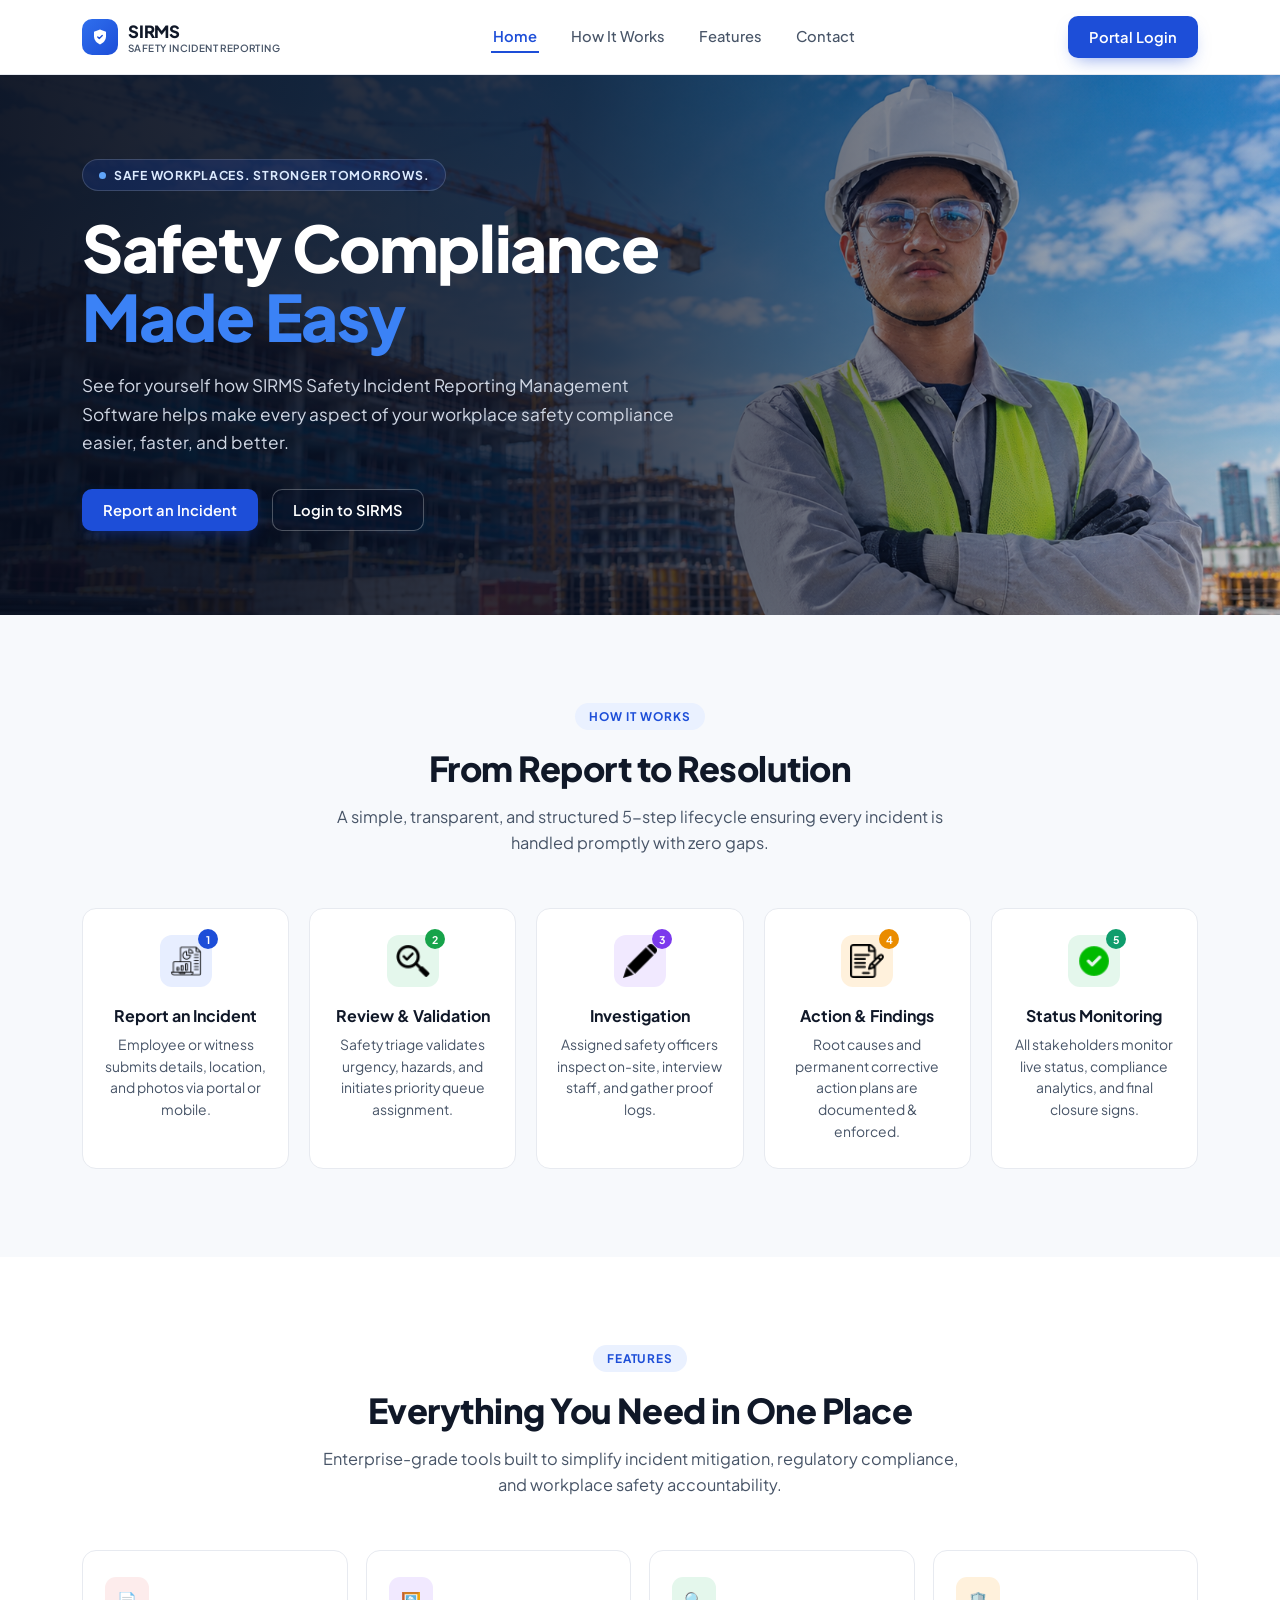
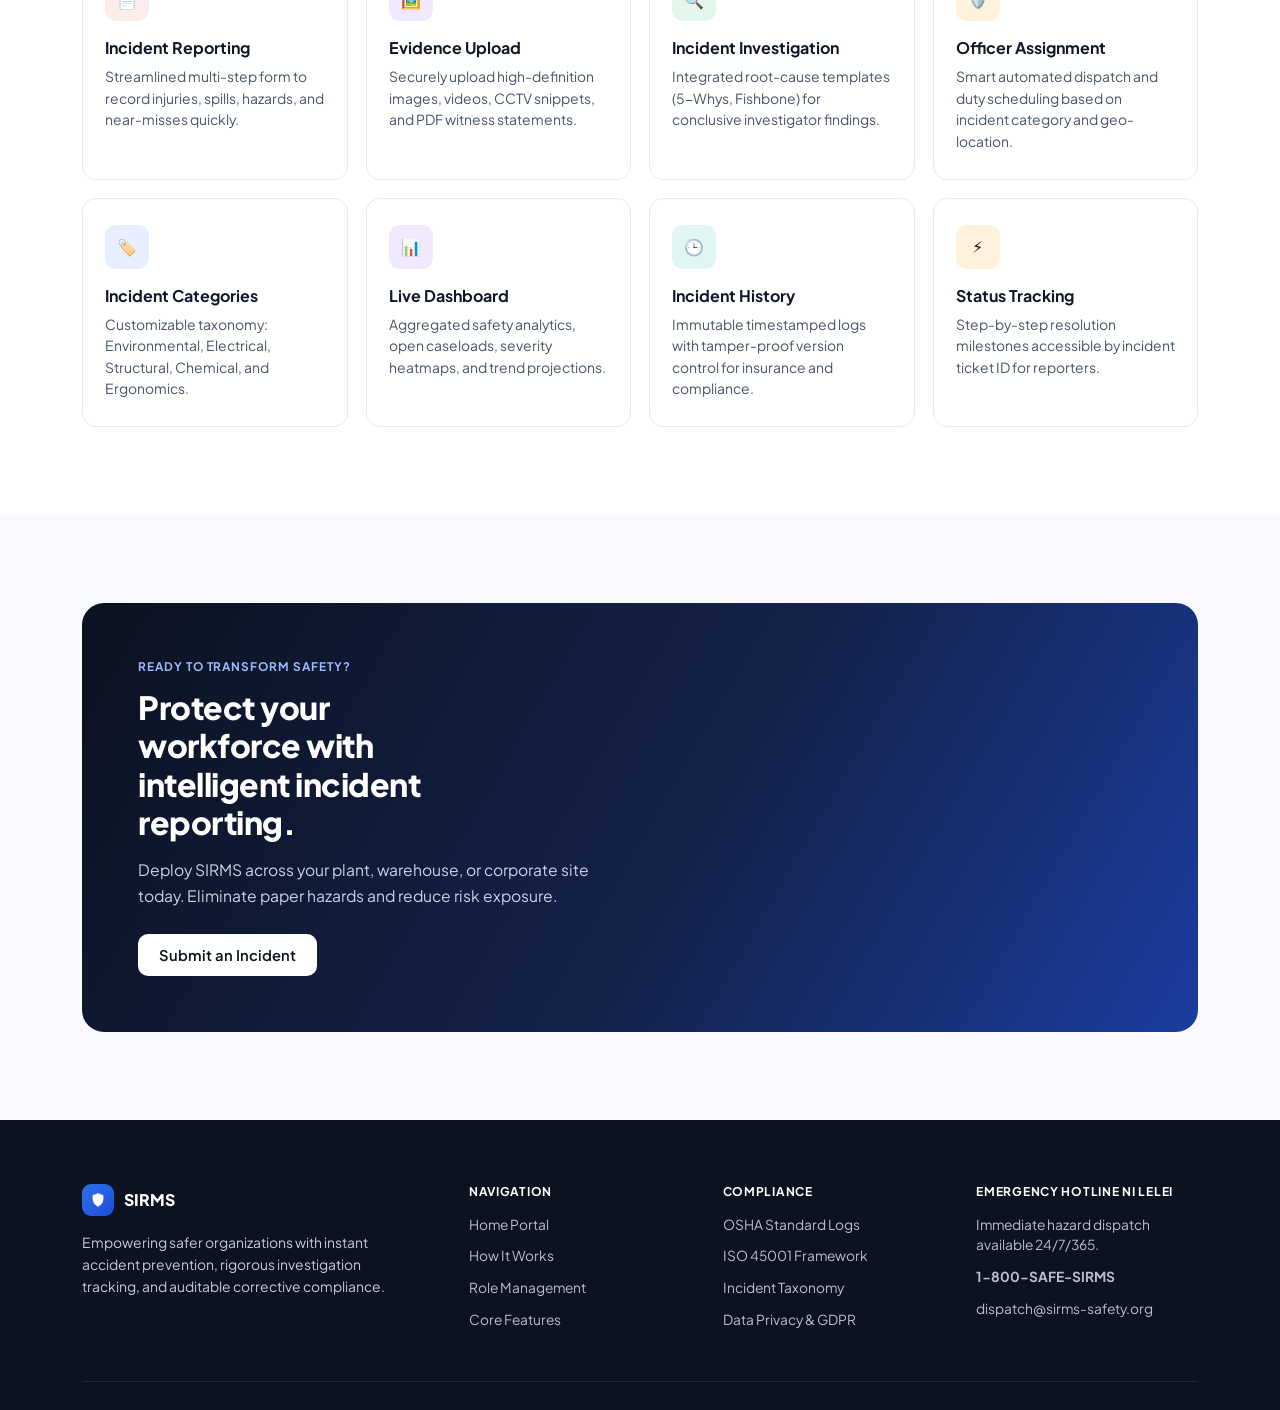
==== frontend/pages/index.html @ 9a95f7da "sdksdasd" ====
﻿<!doctype html>
<html lang="en">
  <head>
    <meta charset="UTF-8" />
    <meta
      name="viewport"
      content="width=device-width, initial-scale=1, viewport-fit=cover"
    />
    <title>SIRMS — Safety Incident Reporting Management System</title>
    <link rel="preconnect" href="https://fonts.googleapis.com" />
    <link rel="preconnect" href="https://fonts.gstatic.com" crossorigin />
    <link
      href="https://fonts.googleapis.com/css2?family=Plus+Jakarta+Sans:wght@400;500;600;700;800&display=swap"
      rel="stylesheet"
    />
    <link rel="stylesheet" href="../assets/css/style.css" />
  </head>

  <body>
    <header class="nav">
      <div class="nav-inner">
        <div class="brand">
          <span class="mark">
            <svg width="18" height="18" viewBox="0 0 24 24" fill="none">
              <path
                d="M12 2L4 5v6c0 5 3.4 9 8 11 4.6-2 8-6 8-11V5l-8-3z"
                fill="#fff"
              />
              <path
                d="M9 12l2 2 4-4"
                stroke="#1D4ED8"
                stroke-width="1.8"
                stroke-linecap="round"
                stroke-linejoin="round"
              />
            </svg>
          </span>
          <span>SIRMS<span class="sub">SAFETY INCIDENT REPORTING</span></span>
        </div>
        <nav class="links">
          <a href="#home" class="active">Home</a>
          <a href="#how">How It Works</a>
          <a href="#features">Features</a>
          <a href="#contact">Contact</a>
        </nav>
        <div class="nav-actions">
          <a class="btn btn-primary" href="login.html">Portal Login</a>
        </div>
      </div>
    </header>

    <section class="hero" id="home">
      <div class="wrap">
        <span class="eyebrow"
          ><span class="dot"></span> SAFE WORKPLACES. STRONGER TOMORROWS.</span
        >
        <h1 class="hero-title">
          Safety Compliance<br /><span class="accent">Made Easy</span>
        </h1>
        <p class="hero-lede">
          See for yourself how SIRMS Safety Incident Reporting Management
          Software helps make every aspect of your workplace safety compliance
          easier, faster, and better.
        </p>
        <div class="hero-ctas">
          <a class="btn btn-primary" href="login.html">Report an Incident</a>
          <a class="btn btn-ghost" href="login.html">Login to SIRMS</a>
        </div>
      </div>
    </section>

    <section class="tinted" id="how">
      <div class="wrap">
        <div class="sec-head">
          <span class="sec-tag">HOW IT WORKS</span>
          <h2 class="sec-title">From Report to Resolution</h2>
          <p class="sec-desc">
            A simple, transparent, and structured 5-step lifecycle ensuring
            every incident is handled promptly with zero gaps.
          </p>
        </div>
        <div class="steps">
          <div class="step">
            <div class="icon-badge ib-1">
              <img
                class="step-icon"
                src="../assets/icons/reporting.png"
                alt=""
              /><span class="num">1</span>
            </div>
            <h3>Report an Incident</h3>
            <p>
              Employee or witness submits details, location, and photos via
              portal or mobile.
            </p>
          </div>
          <div class="step">
            <div class="icon-badge ib-2">
              <img
                class="step-icon"
                src="../assets/icons/quality-control.png"
                alt=""
              /><span class="num">2</span>
            </div>
            <h3>Review &amp; Validation</h3>
            <p>
              Safety triage validates urgency, hazards, and initiates priority
              queue assignment.
            </p>
          </div>
          <div class="step">
            <div class="icon-badge ib-3">
              <img
                class="step-icon"
                src="../assets/icons/pen.png"
                alt=""
              /><span class="num">3</span>
            </div>
            <h3>Investigation</h3>
            <p>
              Assigned safety officers inspect on-site, interview staff, and
              gather proof logs.
            </p>
          </div>
          <div class="step">
            <div class="icon-badge ib-4">
              <img
                class="step-icon"
                src="../assets/icons/contract.png"
                alt=""
              /><span class="num">4</span>
            </div>
            <h3>Action &amp; Findings</h3>
            <p>
              Root causes and permanent corrective action plans are documented
              &amp; enforced.
            </p>
          </div>
          <div class="step">
            <div class="icon-badge ib-5">
              <img
                class="step-icon"
                src="../assets/icons/check.png"
                alt=""
              /><span class="num">5</span>
            </div>
            <h3>Status Monitoring</h3>
            <p>
              All stakeholders monitor live status, compliance analytics, and
              final closure signs.
            </p>
          </div>
        </div>
      </div>
    </section>

    <section id="features">
      <div class="wrap">
        <div class="sec-head">
          <span class="sec-tag">FEATURES</span>
          <h2 class="sec-title">Everything You Need in One Place</h2>
          <p class="sec-desc">
            Enterprise-grade tools built to simplify incident mitigation,
            regulatory compliance, and workplace safety accountability.
          </p>
        </div>
        <div class="feat-grid">
          <div class="feat">
            <div class="fi fi-red">📄</div>
            <h3>Incident Reporting</h3>
            <p>
              Streamlined multi-step form to record injuries, spills, hazards,
              and near-misses quickly.
            </p>
          </div>
          <div class="feat">
            <div class="fi fi-purple">🖼️</div>
            <h3>Evidence Upload</h3>
            <p>
              Securely upload high-definition images, videos, CCTV snippets, and
              PDF witness statements.
            </p>
          </div>
          <div class="feat">
            <div class="fi fi-green">🔍</div>
            <h3>Incident Investigation</h3>
            <p>
              Integrated root-cause templates (5-Whys, Fishbone) for conclusive
              investigator findings.
            </p>
          </div>
          <div class="feat">
            <div class="fi fi-yellow">🛡️</div>
            <h3>Officer Assignment</h3>
            <p>
              Smart automated dispatch and duty scheduling based on incident
              category and geo-location.
            </p>
          </div>
          <div class="feat">
            <div class="fi fi-blue">🏷️</div>
            <h3>Incident Categories</h3>
            <p>
              Customizable taxonomy: Environmental, Electrical, Structural,
              Chemical, and Ergonomics.
            </p>
          </div>
          <div class="feat">
            <div class="fi fi-purple">📊</div>
            <h3>Live Dashboard</h3>
            <p>
              Aggregated safety analytics, open caseloads, severity heatmaps,
              and trend projections.
            </p>
          </div>
          <div class="feat">
            <div class="fi fi-teal">🕒</div>
            <h3>Incident History</h3>
            <p>
              Immutable timestamped logs with tamper-proof version control for
              insurance and compliance.
            </p>
          </div>
          <div class="feat">
            <div class="fi fi-yellow">⚡</div>
            <h3>Status Tracking</h3>
            <p>
              Step-by-step resolution milestones accessible by incident ticket
              ID for reporters.
            </p>
          </div>
        </div>
      </div>
    </section>

    <section class="tinted" id="contact">
      <div class="wrap">
        <div class="cta">
          <div>
            <div class="cta-tag">READY TO TRANSFORM SAFETY?</div>
            <h2>Protect your workforce with intelligent incident reporting.</h2>
            <p>
              Deploy SIRMS across your plant, warehouse, or corporate site
              today. Eliminate paper hazards and reduce risk exposure.
            </p>
            <div class="cta-actions">
              <a class="btn btn-primary" href="login.html"
                >Submit an Incident</a
              >
            </div>
          </div>
        </div>
      </div>
    </section>

    <footer>
      <div class="wrap">
        <div class="foot-grid">
          <div>
            <div class="foot-brand">
              <span class="mark"
                ><svg width="16" height="16" viewBox="0 0 24 24" fill="none">
                  <path
                    d="M12 2L4 5v6c0 5 3.4 9 8 11 4.6-2 8-6 8-11V5l-8-3z"
                    fill="#fff"
                  /></svg
              ></span>
              SIRMS
            </div>
            <p class="foot-desc">
              Empowering safer organizations with instant accident prevention,
              rigorous investigation tracking, and auditable corrective
              compliance.
            </p>
          </div>
          <div class="foot-col">
            <h4>NAVIGATION</h4>
            <a href="#home">Home Portal</a>
            <a href="#how">How It Works</a>
            <a href="#roles">Role Management</a>
            <a href="#features">Core Features</a>
          </div>
          <div class="foot-col">
            <h4>COMPLIANCE</h4>
            <a href="#">OSHA Standard Logs</a>
            <a href="#">ISO 45001 Framework</a>
            <a href="#">Incident Taxonomy</a>
            <a href="#">Data Privacy &amp; GDPR</a>
          </div>
          <div class="foot-col">
            <h4>EMERGENCY HOTLINE NI LELEI</h4>
            <div>Immediate hazard dispatch available 24/7/365.</div>
            <div class="hotline">1-800-SAFE-SIRMS</div>
            <a href="mailto:dispatch@sirms-safety.org"
              >dispatch@sirms-safety.org</a
            >
          </div>
        </div>
      </div>
    </footer>
    <script src="../assets/js/landing.js" defer></script>
  </body>
</html>
---- frontend/assets/css/style.css ----
:root {
    --navy: #0B1220;
    --navy-2: #101A2E;
    --blue: #2F6FED;
    --blue-dark: #1D4ED8;
    --green: #16A34A;
    --ink: #101828;
    --ink-soft: #475467;
    --line: #E7EAF0;
    --bg-soft: #F7F9FC;
    --white: #FFFFFF;
    --radius: 14px;
    --max: 1180px;
}

* {
    box-sizing: border-box;
}

html {
    scroll-padding-top: env(safe-area-inset-top, 0px);
}

body {
    margin: 0;
    font-family: 'Plus Jakarta Sans', system-ui, -apple-system, Segoe UI, Roboto, sans-serif;
    color: var(--ink);
    background: var(--white);
    padding-top: env(safe-area-inset-top, 0px);
    padding-bottom: env(safe-area-inset-bottom, 0px);
    -webkit-font-smoothing: antialiased;
}

img,
svg {
    max-width: 100%;
    display: block;
}

a {
    color: inherit;
    text-decoration: none;
}

.wrap {
    max-width: var(--max);
    margin: 0 auto;
    padding: 0 32px;
}

/* ---------- Nav ---------- */
header.nav {
    position: sticky;
    top: 0;
    top: env(safe-area-inset-top, 0px);
    background: rgba(255, 255, 255, .92);
    backdrop-filter: blur(8px);
    border-bottom: 1px solid var(--line);
    z-index: 50;
}

.nav-inner {
    display: flex;
    align-items: center;
    justify-content: space-between;
    max-width: var(--max);
    margin: 0 auto;
    padding: 16px 32px;
    gap: 24px;
}

.brand {
    display: flex;
    align-items: center;
    gap: 10px;
    font-weight: 800;
    font-size: 1.05rem;
    letter-spacing: -.01em;
}

.brand .mark {
    width: 36px;
    height: 36px;
    border-radius: 10px;
    background: linear-gradient(135deg, var(--blue), var(--blue-dark));
    display: flex;
    align-items: center;
    justify-content: center;
    flex-shrink: 0;
}

.brand .sub {
    display: block;
    font-size: .62rem;
    font-weight: 600;
    color: var(--ink-soft);
    letter-spacing: .04em;
}

nav.links {
    display: flex;
    gap: 30px;
    align-items: center;
}

nav.links a {
    font-size: .92rem;
    font-weight: 500;
    color: var(--ink-soft);
    padding: 6px 2px;
    border-bottom: 2px solid transparent;
    transition: color .15s, border-color .15s, font-weight .15s;
}

nav.links a:hover {
    color: var(--ink);
}

nav.links a.active {
    color: var(--blue-dark);
    border-color: var(--blue-dark);
    font-weight: 600;
}

.nav-actions {
    display: flex;
    align-items: center;
    gap: 18px;
}

.track {
    display: flex;
    align-items: center;
    gap: 6px;
    font-size: .88rem;
    font-weight: 500;
    color: var(--ink-soft);
    white-space: nowrap;
}

.btn {
    display: inline-flex;
    align-items: center;
    gap: 8px;
    padding: 11px 20px;
    border-radius: 10px;
    font-weight: 600;
    font-size: .92rem;
    border: 1px solid transparent;
    cursor: pointer;
    white-space: nowrap;
    transition: transform .15s ease, box-shadow .15s ease, background .15s ease;
}

.btn:active {
    transform: translateY(1px);
}

.btn-primary {
    background: var(--blue-dark);
    color: #fff;
    box-shadow: 0 8px 18px -8px rgba(29, 78, 216, .55);
}

.btn-primary:hover {
    background: #1a45c4;
}

.btn-ghost {
    background: rgba(8, 17, 37, .35);
    color: #fff;
    border-color: rgba(255, 255, 255, .28);
}

.btn-ghost:hover {
    background: rgba(255, 255, 255, .1);
    border-color: rgba(255, 255, 255, .55);
}

.btn-outline-light {
    background: transparent;
    color: #fff;
    border-color: rgba(255, 255, 255, .35);
}

.btn-outline-light:hover {
    background: rgba(255, 255, 255, .08);
}

/* ---------- Hero ---------- */
.hero {
    position: relative;
    isolation: isolate;
    min-height: 540px;
    display: flex;
    align-items: center;
    padding: 64px 0;
    color: #fff;
    background: #101A2E url("../images/lelei_safety.png") center 42% / cover no-repeat;
}

.hero::before {
    content: "";
    position: absolute;
    inset: 0;
    z-index: -1;
    background: linear-gradient(90deg, rgba(6, 13, 29, .94) 0%, rgba(8, 17, 37, .82) 45%, rgba(8, 17, 37, .18) 100%);
}

.hero .wrap {
    width: 100%;
}

.eyebrow {
    display: inline-flex;
    align-items: center;
    gap: 8px;
    background: rgba(29, 78, 216, .18);
    border: 1px solid rgba(255, 255, 255, .16);
    padding: 7px 16px;
    border-radius: 999px;
    font-size: .76rem;
    font-weight: 700;
    letter-spacing: .06em;
    color: #dbeafe;
    box-shadow: none;
}

.eyebrow .dot {
    width: 7px;
    height: 7px;
    border-radius: 50%;
    background: #60a5fa;
}

h1.hero-title {
    font-size: clamp(2.3rem, 4.6vw, 3.6rem);
    line-height: 1.08;
    letter-spacing: -.02em;
    font-weight: 800;
    margin: 22px 0 20px;
    max-width: 15ch;
    font-size: clamp(2.5rem, 5.1vw, 4rem);
}

h1.hero-title .accent {
    color: #3b82f6;
}

p.hero-lede {
    font-size: 1.08rem;
    line-height: 1.65;
    color: #d0d7e4;
    max-width: 46ch;
    margin: 0 0 32px;
}

.hero-ctas {
    display: flex;
    gap: 14px;
    margin-bottom: 0;
    flex-wrap: wrap;
}

.hero-stats {
    display: flex;
    gap: 28px;
    flex-wrap: wrap;
    padding-top: 22px;
    border-top: 1px solid var(--line);
}

.stat {
    display: flex;
    align-items: center;
    gap: 8px;
    font-size: .9rem;
    color: var(--ink-soft);
    font-weight: 500;
}

.stat .ico {
    width: 18px;
    height: 18px;
    flex-shrink: 0;
}

/* ---------- Section shell ---------- */
section {
    padding: 88px 0;
}

section.tinted {
    background: var(--bg-soft);
}

.sec-head {
    text-align: center;
    max-width: 640px;
    margin: 0 auto 52px;
}

.sec-tag {
    display: inline-block;
    font-size: .74rem;
    font-weight: 700;
    letter-spacing: .08em;
    color: var(--blue-dark);
    background: #EAF1FF;
    padding: 6px 14px;
    border-radius: 999px;
    margin-bottom: 16px;
}

h2.sec-title {
    font-size: clamp(1.6rem, 3vw, 2.15rem);
    letter-spacing: -.015em;
    font-weight: 800;
    margin: 0 0 14px;
}

p.sec-desc {
    color: var(--ink-soft);
    font-size: 1.02rem;
    line-height: 1.6;
    margin: 0;
}

/* ---------- How it works ---------- */
.steps {
    display: grid;
    grid-template-columns: repeat(5, 1fr);
    gap: 20px;
}

.step {
    background: #fff;
    border: 1px solid var(--line);
    border-radius: var(--radius);
    padding: 26px 20px;
    text-align: center;
    position: relative;
}

.step .icon-badge {
    width: 52px;
    height: 52px;
    border-radius: 12px;
    margin: 0 auto 18px;
    display: flex;
    align-items: center;
    justify-content: center;
    position: relative;
}

.step .num {
    position: absolute;
    top: -6px;
    right: -6px;
    width: 20px;
    height: 20px;
    border-radius: 50%;
    background: var(--ink);
    color: #fff;
    font-size: .66rem;
    font-weight: 700;
    display: flex;
    align-items: center;
    justify-content: center;
}

.step .step-icon {
    width: 34px;
    height: 34px;
    object-fit: contain;
}

.step h3 {
    font-size: 1rem;
    font-weight: 700;
    margin: 0 0 8px;
}

.step p {
    font-size: .87rem;
    color: var(--ink-soft);
    line-height: 1.55;
    margin: 0;
}

.ib-1 {
    background: #E7EEFF;
}

.ib-1 .num {
    background: var(--blue-dark);
}

.ib-2 {
    background: #E4F7EC;
}

.ib-2 .num {
    background: var(--green);
}

.ib-3 {
    background: #F1E9FF;
}

.ib-3 .num {
    background: #7C3AED;
}

.ib-4 {
    background: #FFF1DC;
}

.ib-4 .num {
    background: #EA8C00;
}

.ib-5 {
    background: #E4F7EC;
}

.ib-5 .num {
    background: #0F9D6C;
}

/* ---------- Features ---------- */
.feat-grid {
    display: grid;
    grid-template-columns: repeat(4, 1fr);
    gap: 18px;
}

.feat {
    background: #fff;
    border: 1px solid var(--line);
    border-radius: var(--radius);
    padding: 26px 22px;
}

.feat .fi {
    width: 44px;
    height: 44px;
    border-radius: 11px;
    margin-bottom: 16px;
    display: flex;
    align-items: center;
    justify-content: center;
}

.feat h3 {
    font-size: 1rem;
    font-weight: 700;
    margin: 0 0 8px;
}

.feat p {
    font-size: .87rem;
    color: var(--ink-soft);
    line-height: 1.55;
    margin: 0;
}

.fi-red {
    background: #FDECEC;
}

.fi-purple {
    background: #F1E9FF;
}

.fi-green {
    background: #E4F7EC;
}

.fi-yellow {
    background: #FFF1DC;
}

.fi-blue {
    background: #E7EEFF;
}

.fi-teal {
    background: #E1F5F3;
}

/* ---------- CTA banner ---------- */
.cta {
    background: linear-gradient(120deg, #0B1220 0%, #14224A 55%, #1D4ED8 130%);
    border-radius: 22px;
    padding: 56px;
    color: #fff;
    display: flex;
    justify-content: space-between;
    align-items: center;
    gap: 40px;
    flex-wrap: wrap;
}

.cta-tag {
    font-size: .74rem;
    font-weight: 700;
    letter-spacing: .08em;
    color: #9DB8FF;
    margin-bottom: 14px;
}

.cta h2 {
    font-size: clamp(1.5rem, 3vw, 2rem);
    font-weight: 800;
    line-height: 1.2;
    letter-spacing: -.015em;
    margin: 0 0 16px;
    max-width: 16ch;
}

.cta p {
    color: #C7D2E8;
    max-width: 42ch;
    line-height: 1.6;
    margin: 0 0 26px;
    font-size: .98rem;
}

.cta-actions {
    display: flex;
    gap: 14px;
    flex-wrap: wrap;
}

.cta .btn-primary {
    background: #fff;
    color: var(--navy);
    box-shadow: none;
}

.cta .btn-primary:hover {
    background: #EDF1FF;
}

/* ---------- Footer ---------- */
footer {
    background: var(--navy);
    color: #C4CBDA;
    padding: 64px 0 28px;
}

.foot-grid {
    display: grid;
    grid-template-columns: 1.6fr 1fr 1fr 1fr;
    gap: 32px;
    padding-bottom: 40px;
    border-bottom: 1px solid rgba(255, 255, 255, .09);
}

.foot-brand {
    display: flex;
    align-items: center;
    gap: 10px;
    color: #fff;
    font-weight: 800;
    margin-bottom: 16px;
}

.foot-brand .mark {
    width: 32px;
    height: 32px;
    border-radius: 9px;
    background: linear-gradient(135deg, var(--blue), var(--blue-dark));
    display: flex;
    align-items: center;
    justify-content: center;
}

.foot-desc {
    font-size: .87rem;
    line-height: 1.6;
    max-width: 32ch;
    margin: 0 0 18px;
}

.status {
    font-size: .8rem;
    font-family: ui-monospace, SFMono-Regular, Menlo, monospace;
}

.status .ok {
    color: #3DD68C;
}

.foot-col h4 {
    color: #fff;
    font-size: .75rem;
    letter-spacing: .06em;
    font-weight: 700;
    margin: 0 0 16px;
}

.foot-col a,
.foot-col div {
    display: block;
    font-size: .86rem;
    color: #B7BFD1;
    margin-bottom: 11px;
    line-height: 1.5;
}

.foot-col a:hover {
    color: #fff;
}

.hotline {
    color: #fff;
    font-weight: 700;
    font-size: .95rem;
}

.foot-bottom {
    display: flex;
    justify-content: space-between;
    align-items: center;
    padding-top: 24px;
    font-size: .82rem;
    color: #8A93A8;
    flex-wrap: wrap;
    gap: 14px;
}

.socials {
    display: flex;
    gap: 14px;
}

.socials a {
    width: 34px;
    height: 34px;
    border-radius: 50%;
    background: rgba(255, 255, 255, .08);
    display: flex;
    align-items: center;
    justify-content: center;
}

.socials a:hover {
    background: rgba(255, 255, 255, .16);
}

/* ---------- Responsive ---------- */
@media (max-width:980px) {
    nav.links {
        display: none;
    }

    .steps {
        grid-template-columns: repeat(3, 1fr);
    }

    .feat-grid {
        grid-template-columns: repeat(2, 1fr);
    }

    .foot-grid {
        grid-template-columns: 1fr 1fr;
    }
}

@media (max-width:640px) {
    .wrap {
        padding: 0 20px;
    }

    .nav-inner {
        padding: 14px 20px;
    }

    .track {
        display: none;
    }

    .hero {
        min-height: 600px;
        padding: 56px 0 48px;
        background-position: 62% center;
    }

    .hero::before {
        background: linear-gradient(90deg, rgba(6, 13, 29, .92) 0%, rgba(8, 17, 37, .76) 65%, rgba(8, 17, 37, .42) 100%);
    }

    .steps {
        grid-template-columns: 1fr 1fr;
    }

    .feat-grid {
        grid-template-columns: 1fr;
    }

    .cta {
        padding: 34px 26px;
        flex-direction: column;
        align-items: flex-start;
    }

    .foot-grid {
        grid-template-columns: 1fr;
        gap: 28px;
    }

    section {
        padding: 60px 0;
    }
}
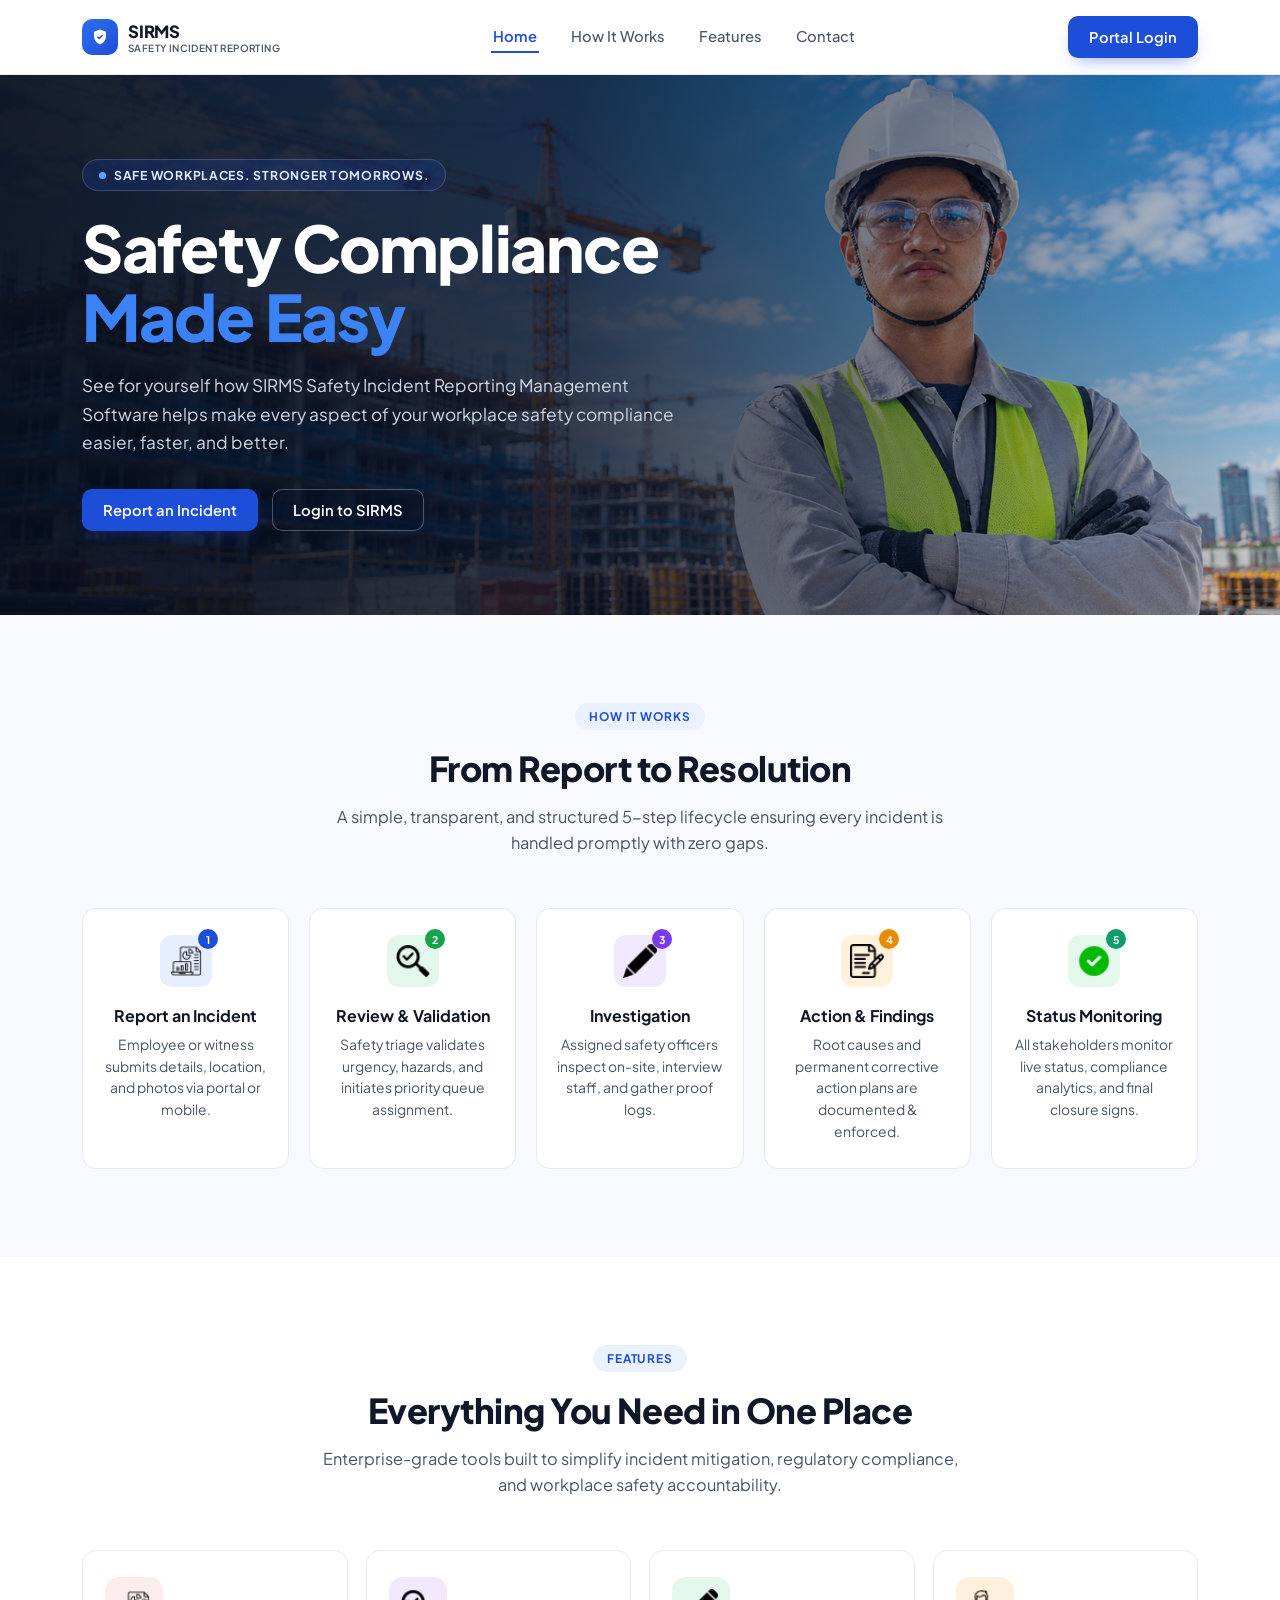
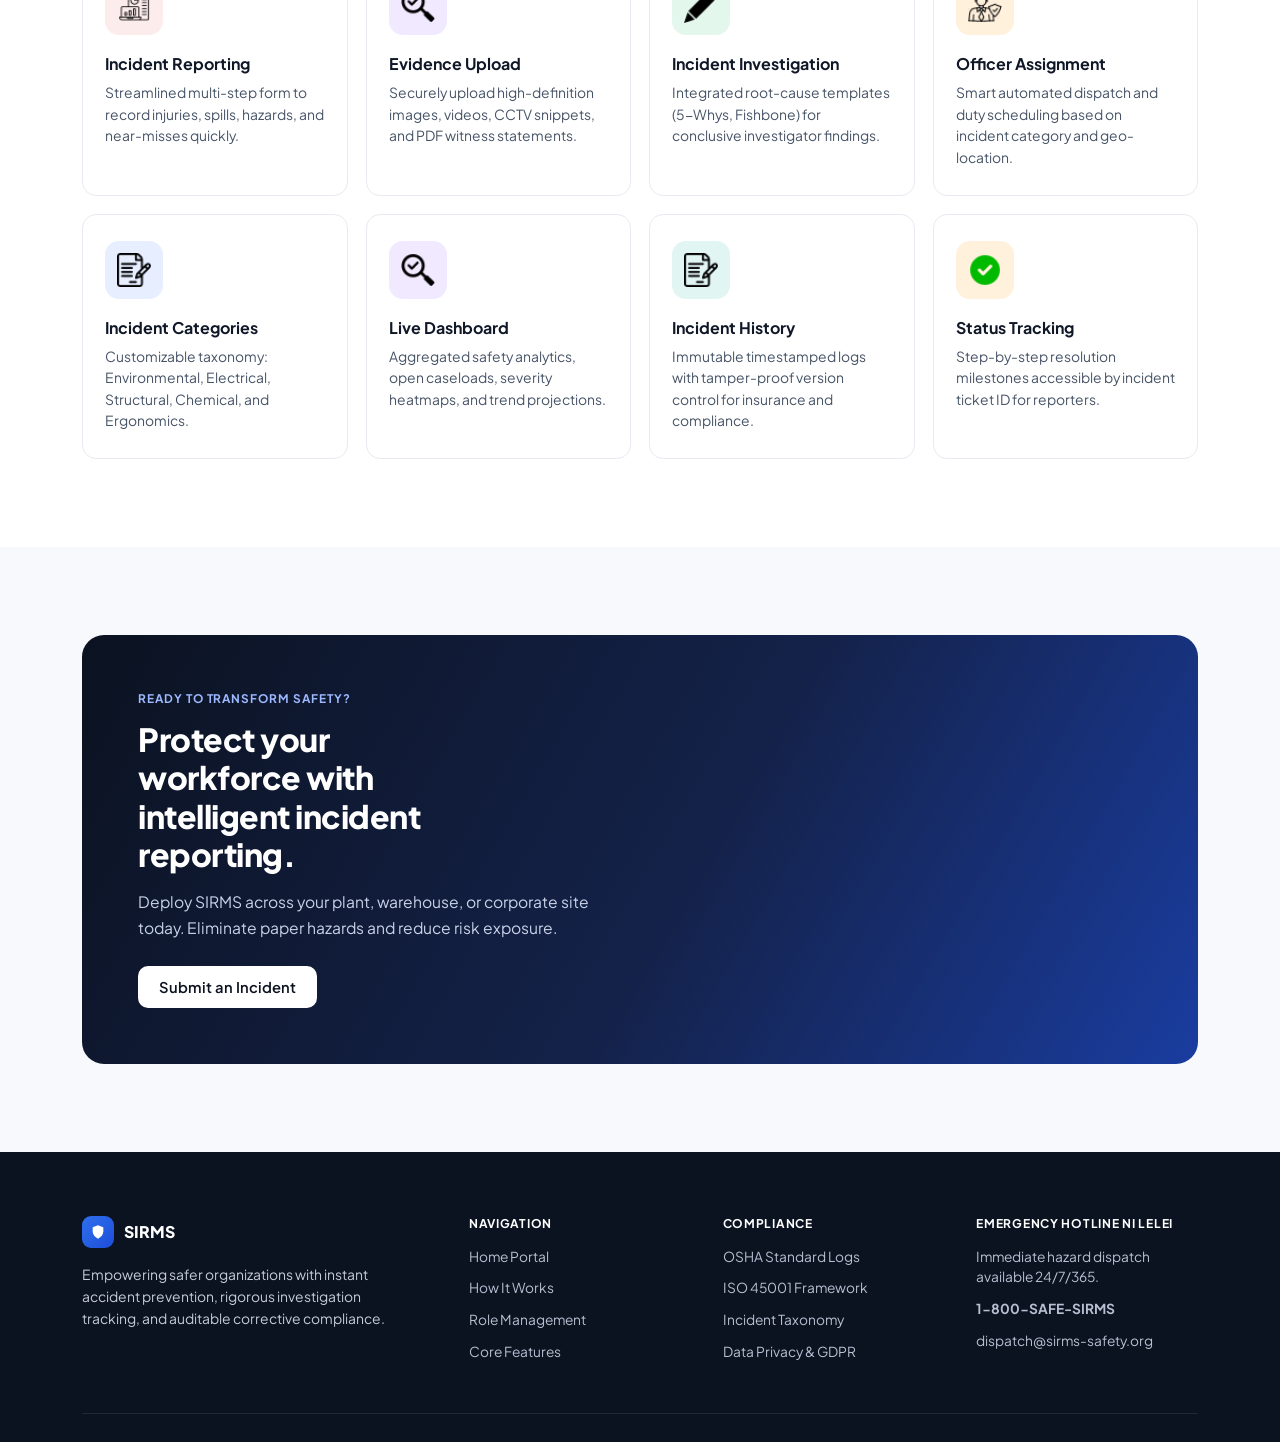
==== commit 6d019a86: "charge muna ako" ====
--- a/frontend/pages/index.html
+++ b/frontend/pages/index.html
@@ -166,7 +166,7 @@
         </div>
         <div class="feat-grid">
           <div class="feat">
-            <div class="fi fi-red">📄</div>
+            <div class="fi fi-red"><img src="../assets/icons/reporting.png" alt="" /></div>
             <h3>Incident Reporting</h3>
             <p>
               Streamlined multi-step form to record injuries, spills, hazards,
@@ -174,7 +174,7 @@
             </p>
           </div>
           <div class="feat">
-            <div class="fi fi-purple">🖼️</div>
+            <div class="fi fi-purple"><img src="../assets/icons/quality-control.png" alt="" /></div>
             <h3>Evidence Upload</h3>
             <p>
               Securely upload high-definition images, videos, CCTV snippets, and
@@ -182,7 +182,7 @@
             </p>
           </div>
           <div class="feat">
-            <div class="fi fi-green">🔍</div>
+            <div class="fi fi-green"><img src="../assets/icons/pen.png" alt="" /></div>
             <h3>Incident Investigation</h3>
             <p>
               Integrated root-cause templates (5-Whys, Fishbone) for conclusive
@@ -190,7 +190,7 @@
             </p>
           </div>
           <div class="feat">
-            <div class="fi fi-yellow">🛡️</div>
+            <div class="fi fi-yellow"><img class="officer-icon" src="../assets/icons/officer.jpg" alt="" /></div>
             <h3>Officer Assignment</h3>
             <p>
               Smart automated dispatch and duty scheduling based on incident
@@ -198,7 +198,7 @@
             </p>
           </div>
           <div class="feat">
-            <div class="fi fi-blue">🏷️</div>
+            <div class="fi fi-blue"><img src="../assets/icons/contract.png" alt="" /></div>
             <h3>Incident Categories</h3>
             <p>
               Customizable taxonomy: Environmental, Electrical, Structural,
@@ -206,7 +206,7 @@
             </p>
           </div>
           <div class="feat">
-            <div class="fi fi-purple">📊</div>
+            <div class="fi fi-purple"><img src="../assets/icons/quality-control.png" alt="" /></div>
             <h3>Live Dashboard</h3>
             <p>
               Aggregated safety analytics, open caseloads, severity heatmaps,
@@ -214,7 +214,7 @@
             </p>
           </div>
           <div class="feat">
-            <div class="fi fi-teal">🕒</div>
+            <div class="fi fi-teal"><img src="../assets/icons/contract.png" alt="" /></div>
             <h3>Incident History</h3>
             <p>
               Immutable timestamped logs with tamper-proof version control for
@@ -222,7 +222,7 @@
             </p>
           </div>
           <div class="feat">
-            <div class="fi fi-yellow">⚡</div>
+            <div class="fi fi-yellow"><img src="../assets/icons/check.png" alt="" /></div>
             <h3>Status Tracking</h3>
             <p>
               Step-by-step resolution milestones accessible by incident ticket
--- a/frontend/assets/css/style.css
+++ b/frontend/assets/css/style.css
@@ -340,6 +340,13 @@
     padding: 26px 20px;
     text-align: center;
     position: relative;
+    transition: transform .22s ease, box-shadow .22s ease, border-color .22s ease;
+}
+
+.step:hover {
+    transform: translateY(-8px);
+    border-color: rgba(29, 78, 216, .22);
+    box-shadow: 0 16px 32px rgba(15, 23, 42, .12);
 }
 
 .step .icon-badge {
@@ -440,16 +447,33 @@
     border: 1px solid var(--line);
     border-radius: var(--radius);
     padding: 26px 22px;
+    transition: transform .22s ease, box-shadow .22s ease, border-color .22s ease;
+}
+
+.feat:hover {
+    transform: translateY(-8px);
+    border-color: rgba(29, 78, 216, .22);
+    box-shadow: 0 16px 32px rgba(15, 23, 42, .12);
 }
 
 .feat .fi {
-    width: 44px;
-    height: 44px;
-    border-radius: 11px;
-    margin-bottom: 16px;
+    width: 58px;
+    height: 58px;
+    border-radius: 14px;
+    margin-bottom: 18px;
     display: flex;
     align-items: center;
     justify-content: center;
+}
+
+.feat .fi img {
+    width: 34px;
+    height: 34px;
+    object-fit: contain;
+}
+
+.feat .fi img.officer-icon {
+    mix-blend-mode: multiply;
 }
 
 .feat h3 {
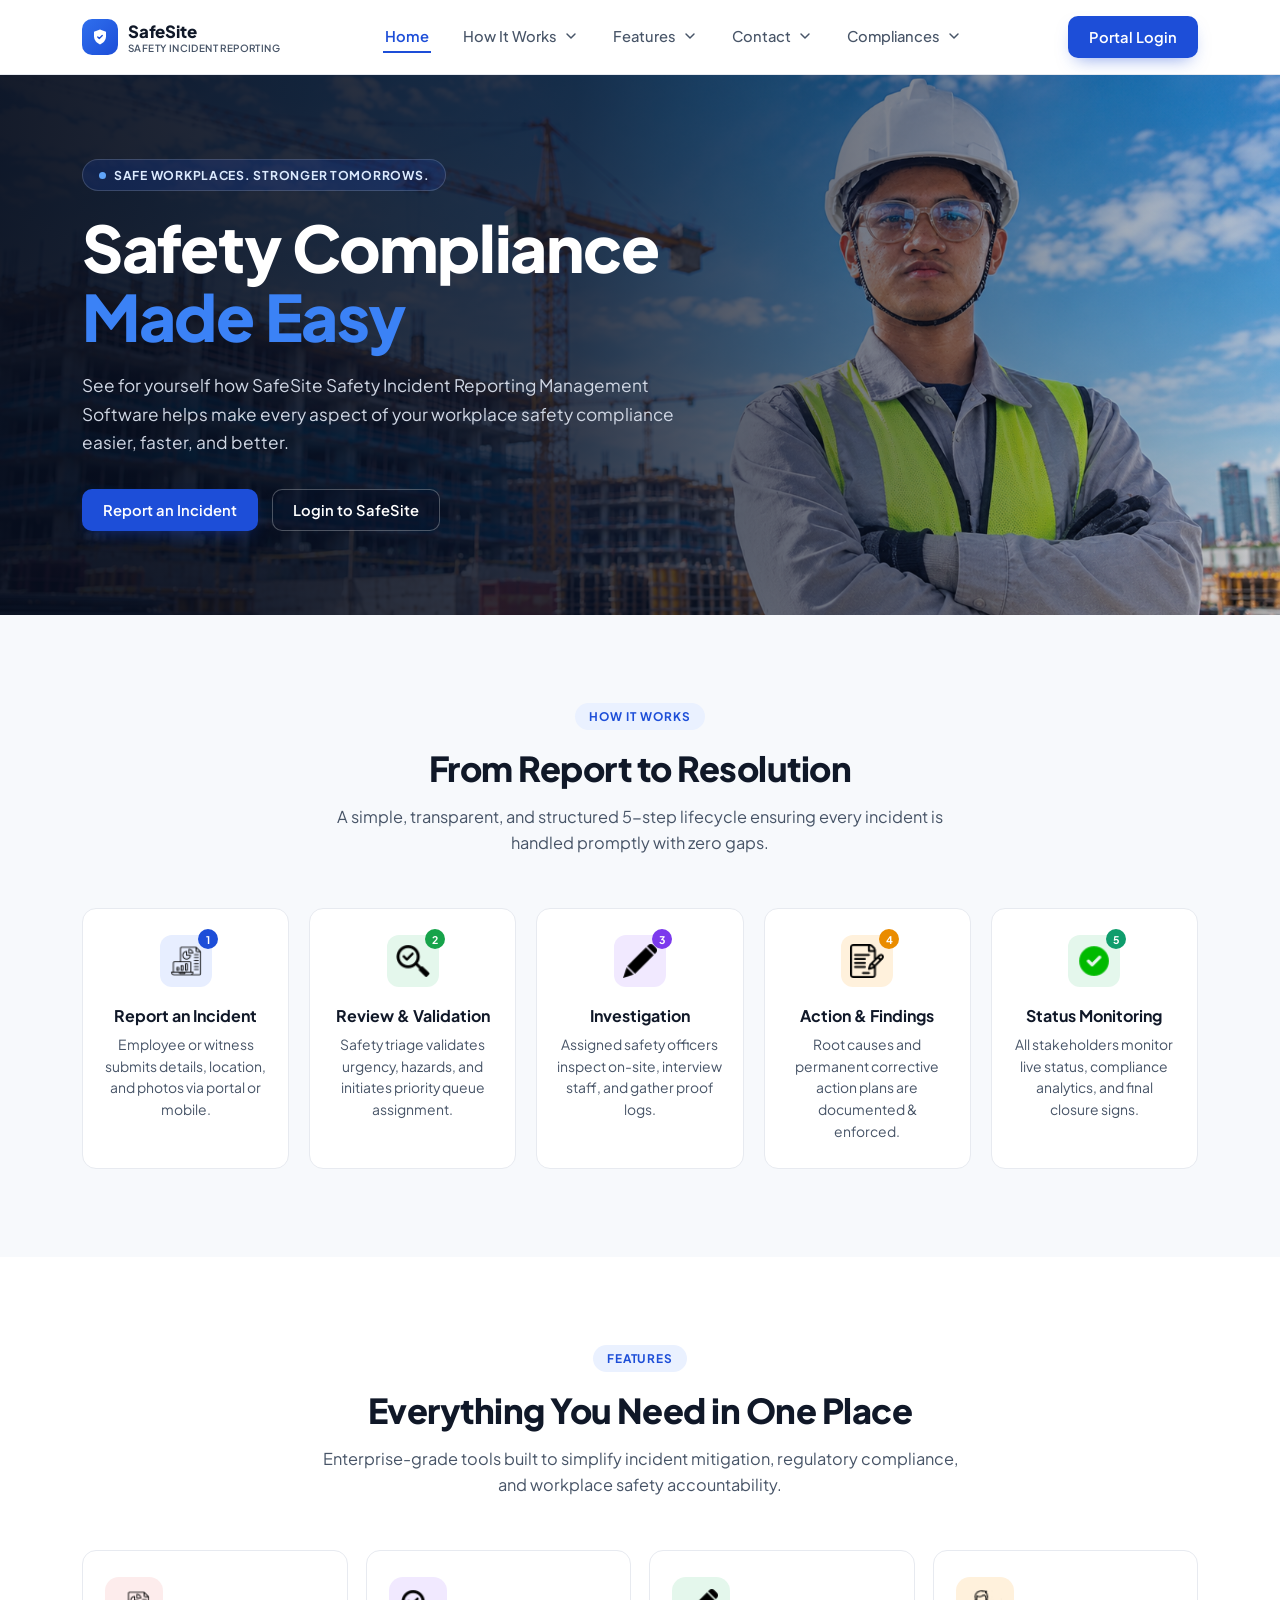
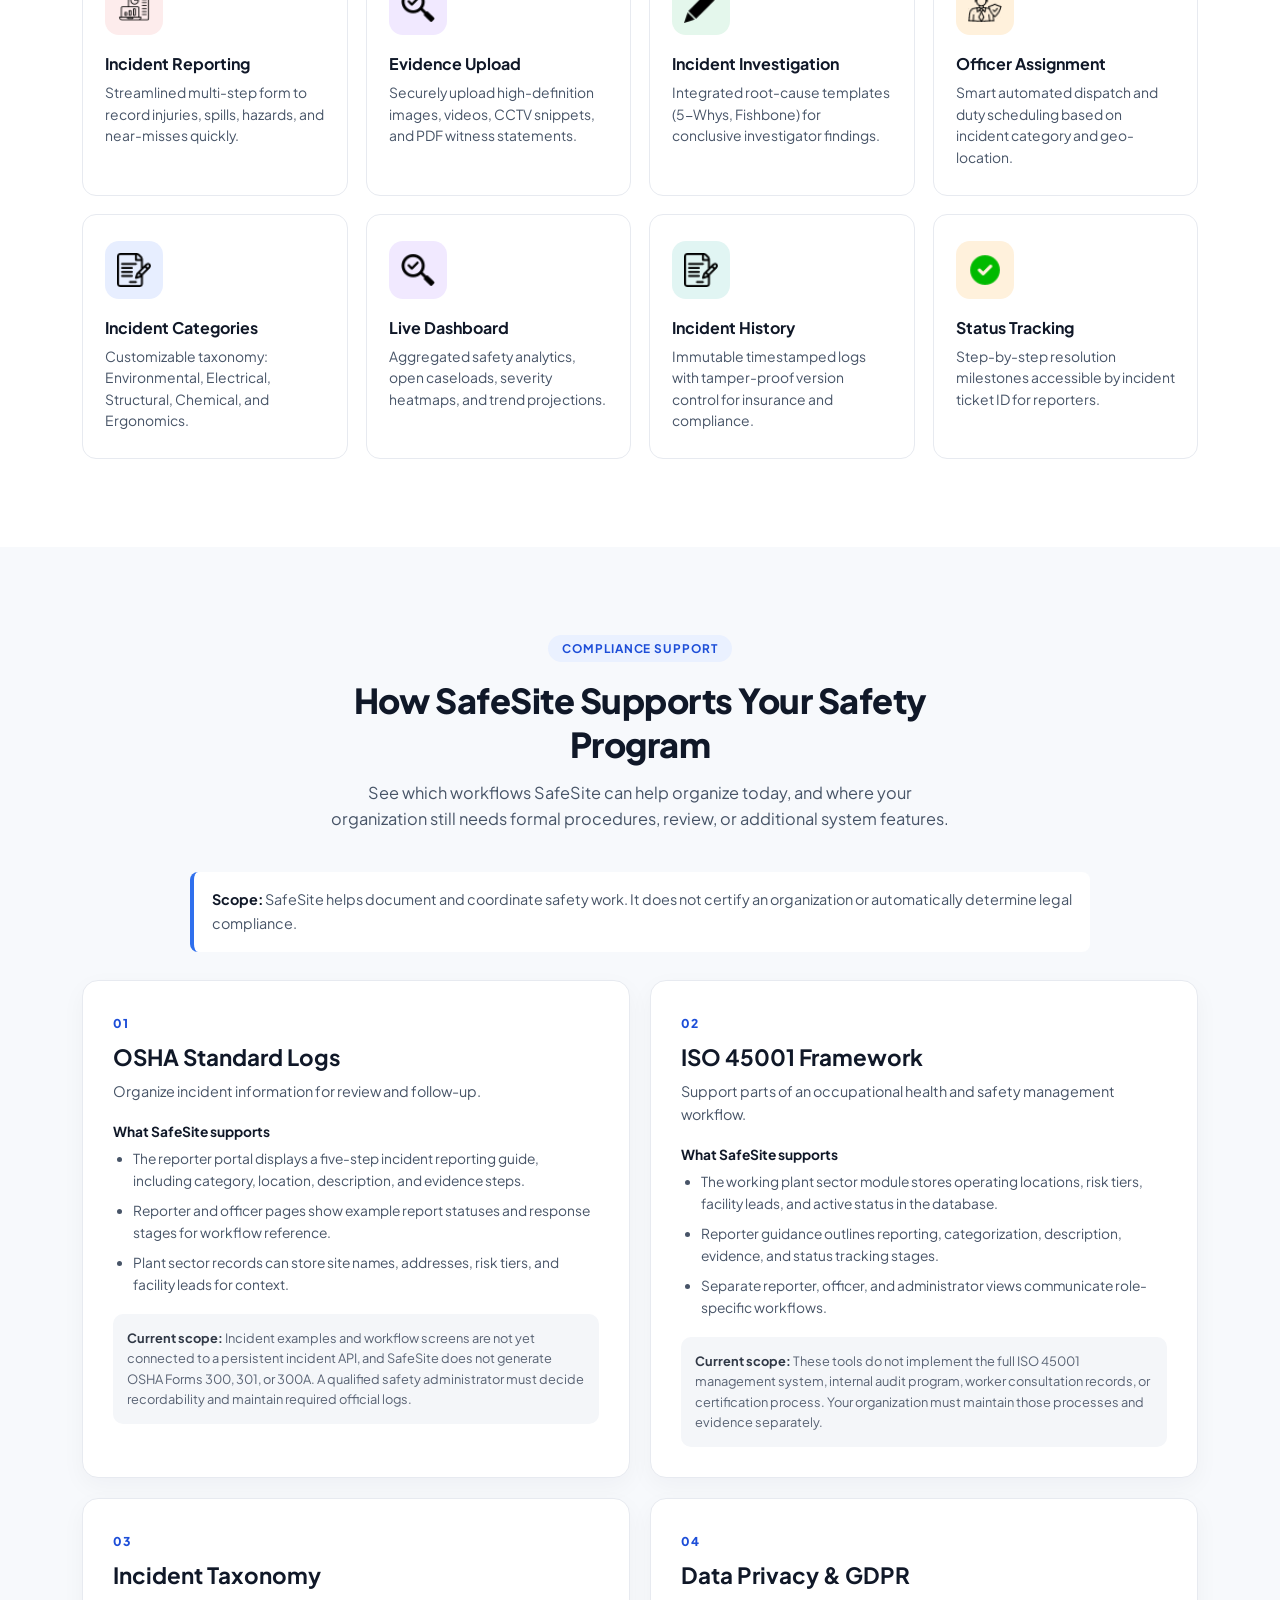
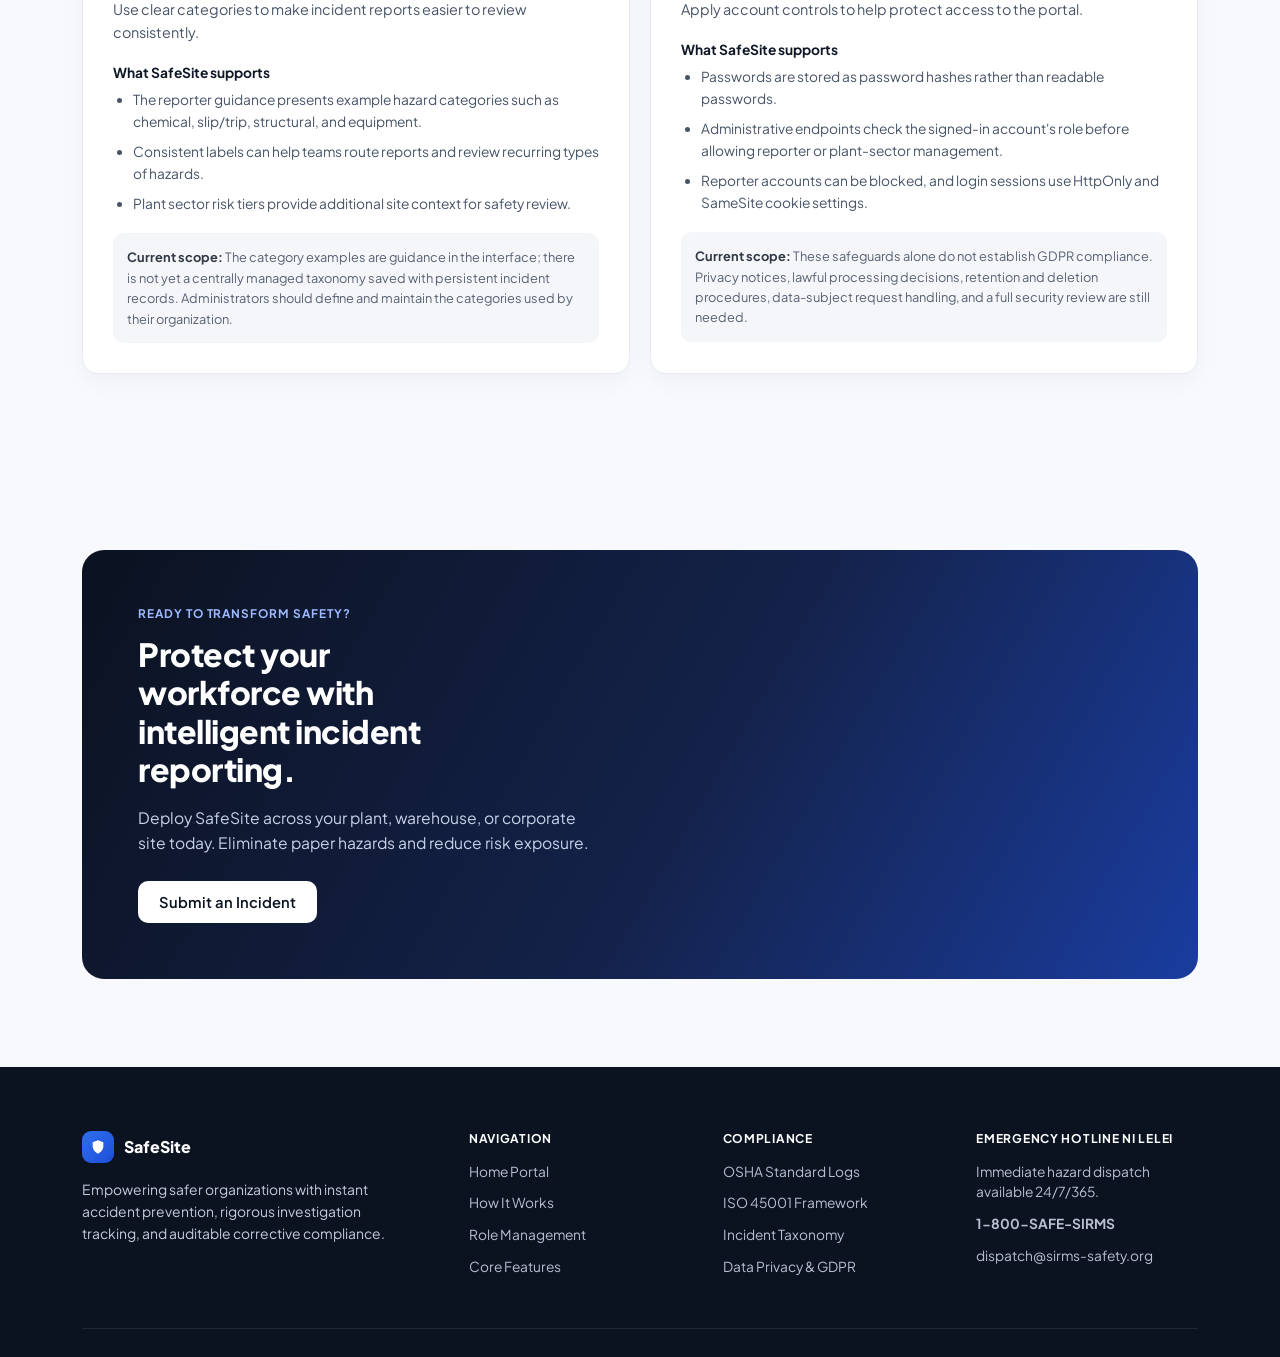
==== commit 759829c0: "pssk" ====
--- a/frontend/pages/index.html
+++ b/frontend/pages/index.html
@@ -6,7 +6,7 @@
       name="viewport"
       content="width=device-width, initial-scale=1, viewport-fit=cover"
     />
-    <title>SIRMS — Safety Incident Reporting Management System</title>
+    <title>SafeSite — Safety Incident Reporting Management System</title>
     <link rel="preconnect" href="https://fonts.googleapis.com" />
     <link rel="preconnect" href="https://fonts.gstatic.com" crossorigin />
     <link
@@ -35,13 +35,53 @@
               />
             </svg>
           </span>
-          <span>SIRMS<span class="sub">SAFETY INCIDENT REPORTING</span></span>
+          <span>SafeSite<span class="sub">SAFETY INCIDENT REPORTING</span></span>
         </div>
         <nav class="links">
           <a href="#home" class="active">Home</a>
-          <a href="#how">How It Works</a>
-          <a href="#features">Features</a>
-          <a href="#contact">Contact</a>
+          <div class="nav-menu">
+            <button class="menu-trigger" type="button" aria-expanded="false" aria-controls="how-menu-panel">
+              How It Works
+              <svg aria-hidden="true" viewBox="0 0 20 20" fill="none"><path d="m5 7.5 5 5 5-5" stroke="currentColor" stroke-width="1.8" stroke-linecap="round" stroke-linejoin="round"/></svg>
+            </button>
+            <div class="mega-menu" id="how-menu-panel" hidden>
+              <div class="mega-grid">
+                <a class="mega-item" href="#how"><span class="mega-icon"><img src="../assets/icons/reporting.png" alt="" /></span><span><strong>Incident Reporting</strong><small>Submit hazards, injuries, and near misses with supporting details.</small></span></a>
+                <a class="mega-item" href="#features"><span class="mega-icon"><img src="../assets/icons/quality-control.png" alt="" /></span><span><strong>Review &amp; Validation</strong><small>Review reports, assess severity, and set response priority.</small></span></a>
+                <a class="mega-item" href="#features"><span class="mega-icon"><img src="../assets/icons/pen.png" alt="" /></span><span><strong>Incident Investigation</strong><small>Assign officers to investigate and document findings.</small></span></a>
+                <a class="mega-item" href="#features"><span class="mega-icon"><img src="../assets/icons/contract.png" alt="" /></span><span><strong>Corrective Actions</strong><small>Record follow-up actions and keep ownership clear.</small></span></a>
+                <a class="mega-item" href="#features"><span class="mega-icon"><img src="../assets/icons/check.png" alt="" /></span><span><strong>Status Tracking</strong><small>Follow each report from submission through closure.</small></span></a>
+                <a class="mega-item" href="#features"><span class="mega-icon"><img src="../assets/icons/security-helmet.png" alt="" /></span><span><strong>Safety Dashboard</strong><small>See incident activity and safety trends in one place.</small></span></a>
+              </div>
+              <div class="mega-footer"><a href="#how">View the 5-step process <span aria-hidden="true">→</span></a><a href="#features">Explore all features <span aria-hidden="true">→</span></a></div>
+            </div>
+          </div>
+          <div class="nav-menu">
+            <button class="menu-trigger" type="button" aria-expanded="false" aria-controls="features-menu-panel">Features <svg aria-hidden="true" viewBox="0 0 20 20" fill="none"><path d="m5 7.5 5 5 5-5" stroke="currentColor" stroke-width="1.8" stroke-linecap="round" stroke-linejoin="round"/></svg></button>
+            <div class="mega-menu" id="features-menu-panel" hidden>
+              <div class="mega-grid">
+                <a class="mega-item" href="#features"><span class="mega-icon"><img src="../assets/icons/reporting.png" alt="" /></span><span><strong>Incident Reporting</strong><small>Capture injuries, hazards, and near misses in one report.</small></span></a>
+                <a class="mega-item" href="#features"><span class="mega-icon"><img src="../assets/icons/quality-control.png" alt="" /></span><span><strong>Evidence &amp; History</strong><small>Keep supporting files and incident records organized.</small></span></a>
+                <a class="mega-item" href="#features"><span class="mega-icon"><img src="../assets/icons/pen.png" alt="" /></span><span><strong>Investigation</strong><small>Document findings, causes, and follow-up actions.</small></span></a>
+                <a class="mega-item" href="#features"><span class="mega-icon"><img src="../assets/icons/businessman.png" alt="" /></span><span><strong>Officer Assignment</strong><small>Coordinate who responds to each incident.</small></span></a>
+                <a class="mega-item" href="#features"><span class="mega-icon"><img src="../assets/icons/check.png" alt="" /></span><span><strong>Status Tracking</strong><small>Monitor progress from report submission to closure.</small></span></a>
+                <a class="mega-item" href="#features"><span class="mega-icon"><img src="../assets/icons/security-helmet.png" alt="" /></span><span><strong>Safety Dashboard</strong><small>Review incident activity and safety trends.</small></span></a>
+              </div>
+              <div class="mega-footer"><a href="#features">See all SafeSite features <span aria-hidden="true">→</span></a></div>
+            </div>
+          </div>
+          <div class="nav-menu">
+            <button class="menu-trigger" type="button" aria-expanded="false" aria-controls="contact-menu-panel">Contact <svg aria-hidden="true" viewBox="0 0 20 20" fill="none"><path d="m5 7.5 5 5 5-5" stroke="currentColor" stroke-width="1.8" stroke-linecap="round" stroke-linejoin="round"/></svg></button>
+            <div class="mega-menu contact-menu" id="contact-menu-panel" hidden>
+              <div class="contact-menu-content"><span class="contact-menu-tag">SAFE SITE SUPPORT</span><h3>How can we help?</h3><p>Contact the SafeSite team for safety reporting and system assistance.</p><a href="mailto:dispatch@sirms-safety.org">dispatch@sirms-safety.org</a><a href="#contact">View contact details <span aria-hidden="true">→</span></a></div>
+            </div>
+          </div>
+          <div class="nav-menu">
+            <button class="menu-trigger" type="button" aria-expanded="false" aria-controls="compliances-menu-panel">Compliances <svg aria-hidden="true" viewBox="0 0 20 20" fill="none"><path d="m5 7.5 5 5 5-5" stroke="currentColor" stroke-width="1.8" stroke-linecap="round" stroke-linejoin="round"/></svg></button>
+            <div class="mega-menu contact-menu compliances-menu" id="compliances-menu-panel" hidden>
+              <div class="contact-menu-content"><span class="contact-menu-tag">SAFETY &amp; RECORD KEEPING</span><h3>Compliances</h3><a href="#osha-standard-logs">OSHA Standard Logs</a><a href="#iso-45001">ISO 45001 Framework</a><a href="#incident-taxonomy">Incident Taxonomy</a><a href="#data-privacy">Data Privacy &amp; GDPR</a></div>
+            </div>
+          </div>
         </nav>
         <div class="nav-actions">
           <a class="btn btn-primary" href="login.html">Portal Login</a>
@@ -58,13 +98,13 @@
           Safety Compliance<br /><span class="accent">Made Easy</span>
         </h1>
         <p class="hero-lede">
-          See for yourself how SIRMS Safety Incident Reporting Management
+          See for yourself how SafeSite Safety Incident Reporting Management
           Software helps make every aspect of your workplace safety compliance
           easier, faster, and better.
         </p>
         <div class="hero-ctas">
           <a class="btn btn-primary" href="login.html">Report an Incident</a>
-          <a class="btn btn-ghost" href="login.html">Login to SIRMS</a>
+          <a class="btn btn-ghost" href="login.html">Login to SafeSite</a>
         </div>
       </div>
     </section>
@@ -233,6 +273,51 @@
       </div>
     </section>
 
+    <section class="tinted compliance-section" id="compliance">
+      <div class="wrap">
+        <div class="sec-head">
+          <span class="sec-tag">COMPLIANCE SUPPORT</span>
+          <h2 class="sec-title">How SafeSite Supports Your Safety Program</h2>
+          <p class="sec-desc">See which workflows SafeSite can help organize today, and where your organization still needs formal procedures, review, or additional system features.</p>
+        </div>
+        <p class="compliance-scope"><strong>Scope:</strong> SafeSite helps document and coordinate safety work. It does not certify an organization or automatically determine legal compliance.</p>
+        <div class="compliance-grid">
+          <article class="compliance-card" id="osha-standard-logs">
+            <span class="compliance-number">01</span>
+            <h3>OSHA Standard Logs</h3>
+            <p class="compliance-summary">Organize incident information for review and follow-up.</p>
+            <h4>What SafeSite supports</h4>
+            <ul><li>The reporter portal displays a five-step incident reporting guide, including category, location, description, and evidence steps.</li><li>Reporter and officer pages show example report statuses and response stages for workflow reference.</li><li>Plant sector records can store site names, addresses, risk tiers, and facility leads for context.</li></ul>
+            <p class="compliance-note"><strong>Current scope:</strong> Incident examples and workflow screens are not yet connected to a persistent incident API, and SafeSite does not generate OSHA Forms 300, 301, or 300A. A qualified safety administrator must decide recordability and maintain required official logs.</p>
+          </article>
+          <article class="compliance-card" id="iso-45001">
+            <span class="compliance-number">02</span>
+            <h3>ISO 45001 Framework</h3>
+            <p class="compliance-summary">Support parts of an occupational health and safety management workflow.</p>
+            <h4>What SafeSite supports</h4>
+            <ul><li>The working plant sector module stores operating locations, risk tiers, facility leads, and active status in the database.</li><li>Reporter guidance outlines reporting, categorization, description, evidence, and status tracking stages.</li><li>Separate reporter, officer, and administrator views communicate role-specific workflows.</li></ul>
+            <p class="compliance-note"><strong>Current scope:</strong> These tools do not implement the full ISO 45001 management system, internal audit program, worker consultation records, or certification process. Your organization must maintain those processes and evidence separately.</p>
+          </article>
+          <article class="compliance-card" id="incident-taxonomy">
+            <span class="compliance-number">03</span>
+            <h3>Incident Taxonomy</h3>
+            <p class="compliance-summary">Use clear categories to make incident reports easier to review consistently.</p>
+            <h4>What SafeSite supports</h4>
+            <ul><li>The reporter guidance presents example hazard categories such as chemical, slip/trip, structural, and equipment.</li><li>Consistent labels can help teams route reports and review recurring types of hazards.</li><li>Plant sector risk tiers provide additional site context for safety review.</li></ul>
+            <p class="compliance-note"><strong>Current scope:</strong> The category examples are guidance in the interface; there is not yet a centrally managed taxonomy saved with persistent incident records. Administrators should define and maintain the categories used by their organization.</p>
+          </article>
+          <article class="compliance-card" id="data-privacy">
+            <span class="compliance-number">04</span>
+            <h3>Data Privacy &amp; GDPR</h3>
+            <p class="compliance-summary">Apply account controls to help protect access to the portal.</p>
+            <h4>What SafeSite supports</h4>
+            <ul><li>Passwords are stored as password hashes rather than readable passwords.</li><li>Administrative endpoints check the signed-in account's role before allowing reporter or plant-sector management.</li><li>Reporter accounts can be blocked, and login sessions use HttpOnly and SameSite cookie settings.</li></ul>
+            <p class="compliance-note"><strong>Current scope:</strong> These safeguards alone do not establish GDPR compliance. Privacy notices, lawful processing decisions, retention and deletion procedures, data-subject request handling, and a full security review are still needed.</p>
+          </article>
+        </div>
+      </div>
+    </section>
+
     <section class="tinted" id="contact">
       <div class="wrap">
         <div class="cta">
@@ -240,7 +325,7 @@
             <div class="cta-tag">READY TO TRANSFORM SAFETY?</div>
             <h2>Protect your workforce with intelligent incident reporting.</h2>
             <p>
-              Deploy SIRMS across your plant, warehouse, or corporate site
+              Deploy SafeSite across your plant, warehouse, or corporate site
               today. Eliminate paper hazards and reduce risk exposure.
             </p>
             <div class="cta-actions">
@@ -265,7 +350,7 @@
                     fill="#fff"
                   /></svg
               ></span>
-              SIRMS
+              SafeSite
             </div>
             <p class="foot-desc">
               Empowering safer organizations with instant accident prevention,
@@ -282,10 +367,10 @@
           </div>
           <div class="foot-col">
             <h4>COMPLIANCE</h4>
-            <a href="#">OSHA Standard Logs</a>
-            <a href="#">ISO 45001 Framework</a>
-            <a href="#">Incident Taxonomy</a>
-            <a href="#">Data Privacy &amp; GDPR</a>
+            <a href="#osha-standard-logs">OSHA Standard Logs</a>
+            <a href="#iso-45001">ISO 45001 Framework</a>
+            <a href="#incident-taxonomy">Incident Taxonomy</a>
+            <a href="#data-privacy">Data Privacy &amp; GDPR</a>
           </div>
           <div class="foot-col">
             <h4>EMERGENCY HOTLINE NI LELEI</h4>
--- a/frontend/assets/css/style.css
+++ b/frontend/assets/css/style.css
@@ -122,6 +122,315 @@
     font-weight: 600;
 }
 
+.nav-menu {
+    position: relative;
+}
+
+.menu-trigger {
+    display: inline-flex;
+    align-items: center;
+    gap: 6px;
+    padding: 6px 2px;
+    border: 0;
+    border-bottom: 2px solid transparent;
+    background: transparent;
+    color: var(--ink-soft);
+    font: inherit;
+    font-size: .92rem;
+    font-weight: 500;
+    cursor: pointer;
+    transition: color .15s ease, border-color .15s ease;
+}
+
+.menu-trigger:hover,
+.menu-trigger[aria-expanded="true"],
+.menu-trigger.active {
+    color: var(--blue-dark);
+}
+
+.menu-trigger.active {
+    border-bottom-color: var(--blue-dark);
+    font-weight: 600;
+}
+
+.menu-trigger svg {
+    width: 16px;
+    transition: transform .18s ease;
+}
+
+.menu-trigger[aria-expanded="true"] svg {
+    transform: rotate(180deg);
+}
+
+.mega-menu {
+    position: absolute;
+    z-index: 60;
+    top: calc(100% + 16px);
+    left: 50%;
+    width: min(920px, calc(100vw - 40px));
+    padding: 28px;
+    transform: translateX(-50%);
+    border: 1px solid var(--line);
+    border-radius: 0 0 16px 16px;
+    background: #fff;
+    box-shadow: 0 22px 55px rgba(16, 24, 40, .18);
+    color: var(--ink);
+}
+
+.mega-menu[hidden] {
+    display: none;
+}
+
+nav.links .mega-menu a {
+    border-bottom: 0;
+}
+
+.mega-grid {
+    display: grid;
+    grid-template-columns: repeat(3, minmax(0, 1fr));
+    gap: clamp(12px, 2vw, 24px) clamp(12px, 2.2vw, 28px);
+}
+
+.mega-item {
+    display: flex;
+    align-items: flex-start;
+    min-width: 0;
+    gap: clamp(8px, 1vw, 12px);
+    padding: 8px;
+    border-radius: 10px;
+    color: inherit;
+    text-decoration: none;
+    transition: background-color .16s ease, transform .16s ease;
+}
+
+.mega-item:hover {
+    background: #f2f6ff;
+    transform: translateY(-1px);
+}
+
+.mega-item:focus-visible,
+.mega-footer a:focus-visible,
+.contact-menu-content a:focus-visible {
+    outline: 2px solid var(--blue-dark);
+    outline-offset: 3px;
+}
+
+.mega-icon {
+    display: grid;
+    width: clamp(24px, 2.4vw, 32px);
+    height: clamp(24px, 2.4vw, 32px);
+    flex: 0 0 clamp(24px, 2.4vw, 32px);
+    place-items: center;
+    overflow: hidden;
+    background: transparent;
+}
+
+.mega-icon img {
+    width: 100%;
+    height: 100%;
+    object-fit: contain;
+    filter: brightness(0) saturate(100%);
+}
+
+.mega-item strong,
+.mega-item small {
+    display: block;
+}
+
+.mega-item strong {
+    margin: 1px 0 5px;
+    color: #202938;
+    font-size: clamp(.82rem, .95vw, .94rem);
+    line-height: 1.35;
+    overflow-wrap: anywhere;
+}
+
+.mega-item small {
+    color: #626d7d;
+    font-size: clamp(.74rem, .82vw, .82rem);
+    line-height: 1.55;
+    overflow-wrap: anywhere;
+}
+
+.mega-footer {
+    display: flex;
+    gap: 12px;
+    margin-top: 24px;
+    padding-top: 20px;
+    border-top: 1px solid var(--line);
+}
+
+.mega-footer a {
+    flex: 1;
+    min-width: 0;
+    padding: 13px 16px;
+    border: 1px solid var(--line);
+    border-radius: 9px;
+    color: var(--ink-soft);
+    font-size: clamp(.78rem, .9vw, .88rem);
+    font-weight: 600;
+    line-height: 1.4;
+    text-align: center;
+    text-decoration: none;
+    overflow-wrap: anywhere;
+    transition: background-color .16s ease, color .16s ease, border-color .16s ease;
+}
+
+.mega-footer a:first-child,
+nav.links .mega-footer a:first-child {
+    border-color: var(--blue-dark);
+    background: var(--blue-dark);
+    color: #fff;
+}
+
+.mega-footer a:hover {
+    border-color: var(--blue-dark);
+    background: #eff4ff;
+    color: var(--blue-dark);
+}
+
+.mega-footer a:first-child:hover,
+nav.links .mega-footer a:first-child:hover {
+    background: #173eb8;
+    color: #fff;
+}
+
+.contact-menu {
+    left: auto;
+    right: -36px;
+    width: min(360px, calc(100vw - 40px));
+    transform: none;
+}
+
+.contact-menu-content h3 {
+    margin: 8px 0;
+    font-size: 1.2rem;
+}
+
+.contact-menu-content p {
+    margin: 0 0 16px;
+    color: var(--ink-soft);
+    font-size: .88rem;
+    line-height: 1.5;
+}
+
+.contact-menu-content > a {
+    display: block;
+    margin-top: 10px;
+    color: var(--blue-dark);
+    font-size: .9rem;
+    font-weight: 600;
+}
+
+.contact-menu-content > a:hover {
+    color: #173eb8;
+    text-decoration: underline;
+    text-underline-offset: 3px;
+}
+
+.contact-menu-tag {
+    color: var(--blue-dark);
+    font-size: .72rem;
+    font-weight: 700;
+    letter-spacing: .07em;
+}
+
+.compliance-section {
+    scroll-margin-top: 90px;
+}
+
+.compliance-scope {
+    max-width: 900px;
+    margin: -12px auto 28px;
+    padding: 16px 18px;
+    border-left: 4px solid var(--blue);
+    border-radius: 8px;
+    background: #fff;
+    color: var(--ink-soft);
+    font-size: .9rem;
+    line-height: 1.65;
+}
+
+.compliance-scope strong {
+    color: var(--ink);
+}
+
+.compliance-grid {
+    display: grid;
+    grid-template-columns: repeat(2, minmax(0, 1fr));
+    gap: 20px;
+}
+
+.compliance-card {
+    min-width: 0;
+    padding: clamp(20px, 3vw, 30px);
+    border: 1px solid var(--line);
+    border-radius: 16px;
+    background: #fff;
+    box-shadow: 0 8px 24px rgba(16, 24, 40, .04);
+    scroll-margin-top: 100px;
+    transition: transform .18s ease, box-shadow .18s ease, border-color .18s ease;
+}
+
+.compliance-card:hover {
+    transform: translateY(-3px);
+    border-color: #c8d7ff;
+    box-shadow: 0 16px 32px rgba(16, 24, 40, .09);
+}
+
+.compliance-number {
+    display: inline-flex;
+    margin-bottom: 12px;
+    color: var(--blue-dark);
+    font-size: .76rem;
+    font-weight: 800;
+    letter-spacing: .08em;
+}
+
+.compliance-card h3 {
+    margin: 0 0 8px;
+    color: var(--ink);
+    font-size: clamp(1.1rem, 2vw, 1.4rem);
+    line-height: 1.3;
+}
+
+.compliance-summary {
+    margin: 0 0 20px;
+    color: var(--ink-soft);
+    font-size: .9rem;
+    line-height: 1.6;
+}
+
+.compliance-card h4 {
+    margin: 0 0 8px;
+    color: var(--ink);
+    font-size: .86rem;
+}
+
+.compliance-card ul {
+    display: grid;
+    gap: 8px;
+    margin: 0;
+    padding-left: 20px;
+    color: var(--ink-soft);
+    font-size: .86rem;
+    line-height: 1.6;
+}
+
+.compliance-note {
+    margin: 18px 0 0;
+    padding: 14px;
+    border-radius: 10px;
+    background: #f4f6f9;
+    color: #586273;
+    font-size: .8rem;
+    line-height: 1.6;
+}
+
+.compliance-note strong {
+    color: #303846;
+}
+
 .nav-actions {
     display: flex;
     align-items: center;
@@ -677,7 +986,28 @@
 /* ---------- Responsive ---------- */
 @media (max-width:980px) {
     nav.links {
-        display: none;
+        gap: 12px;
+    }
+
+    nav.links > a:not([href="#home"]) { display: none; }
+
+    .mega-menu {
+        position: fixed;
+        top: calc(env(safe-area-inset-top, 0px) + 68px);
+        left: 50%;
+        max-height: calc(100dvh - 90px);
+        overflow-y: auto;
+        border-radius: 14px;
+    }
+
+    .mega-grid {
+        grid-template-columns: repeat(2, minmax(0, 1fr));
+    }
+
+    .contact-menu {
+        left: 50%;
+        right: auto;
+        transform: translateX(-50%);
     }
 
     .steps {
@@ -690,6 +1020,10 @@
 
     .foot-grid {
         grid-template-columns: 1fr 1fr;
+    }
+
+    .compliance-grid {
+        grid-template-columns: 1fr;
     }
 }
 
@@ -699,7 +1033,65 @@
     }
 
     .nav-inner {
+        flex-wrap: wrap;
         padding: 14px 20px;
+        gap: 10px;
+    }
+
+    nav.links {
+        order: 3;
+        width: 100%;
+        justify-content: space-between;
+        gap: 8px;
+    }
+
+    nav.links > a[href="#home"] {
+        display: none;
+    }
+
+    .brand {
+        font-size: .9rem;
+    }
+
+    .brand .sub {
+        font-size: .52rem;
+    }
+
+    .nav-actions .btn {
+        padding: 9px 11px;
+        font-size: .78rem;
+    }
+
+    .menu-trigger {
+        font-size: .82rem;
+        white-space: nowrap;
+    }
+
+    .menu-trigger svg {
+        width: 12px;
+    }
+
+    .mega-menu {
+        width: calc(100vw - 24px);
+        top: calc(env(safe-area-inset-top, 0px) + 112px);
+        padding: 18px;
+    }
+
+    .mega-grid {
+        grid-template-columns: 1fr;
+        gap: 12px;
+    }
+
+    .mega-item strong {
+        font-size: .88rem;
+    }
+
+    .mega-item small {
+        font-size: .78rem;
+    }
+
+    .mega-footer {
+        flex-direction: column;
     }
 
     .track {
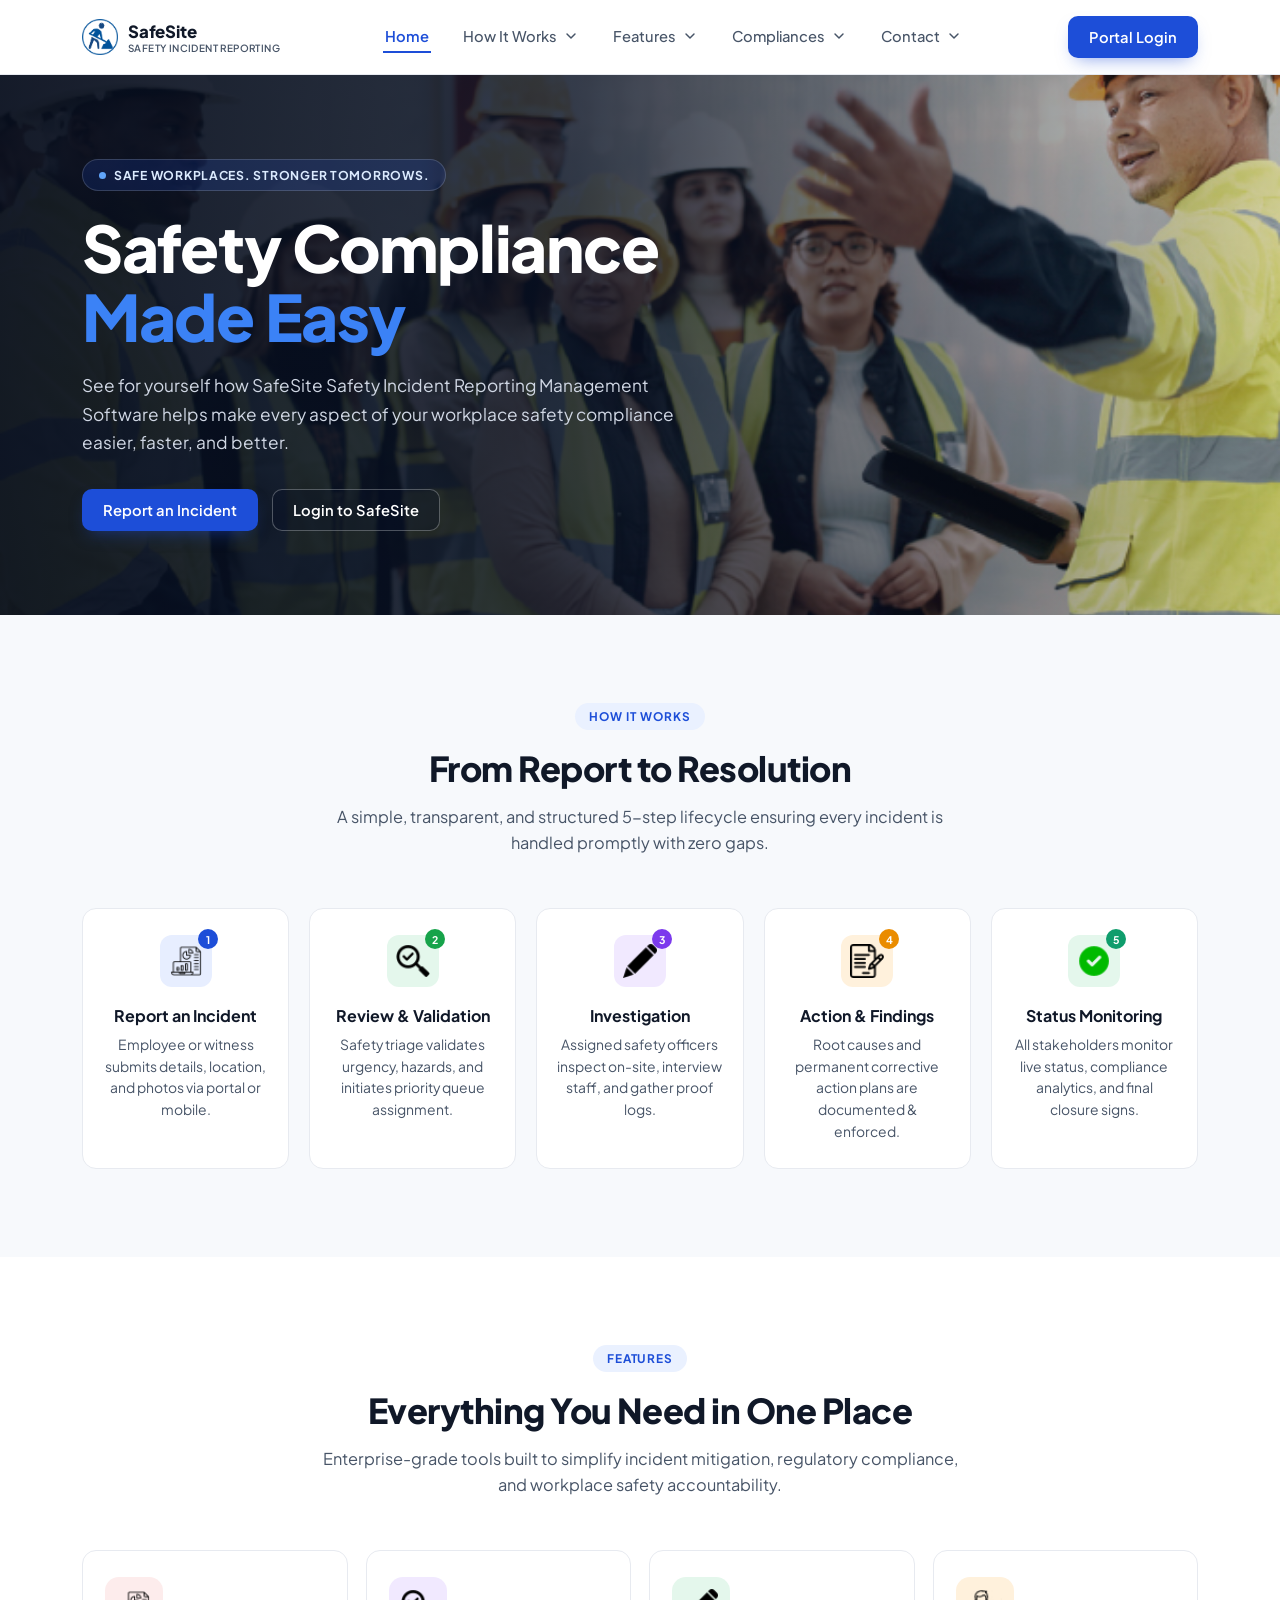
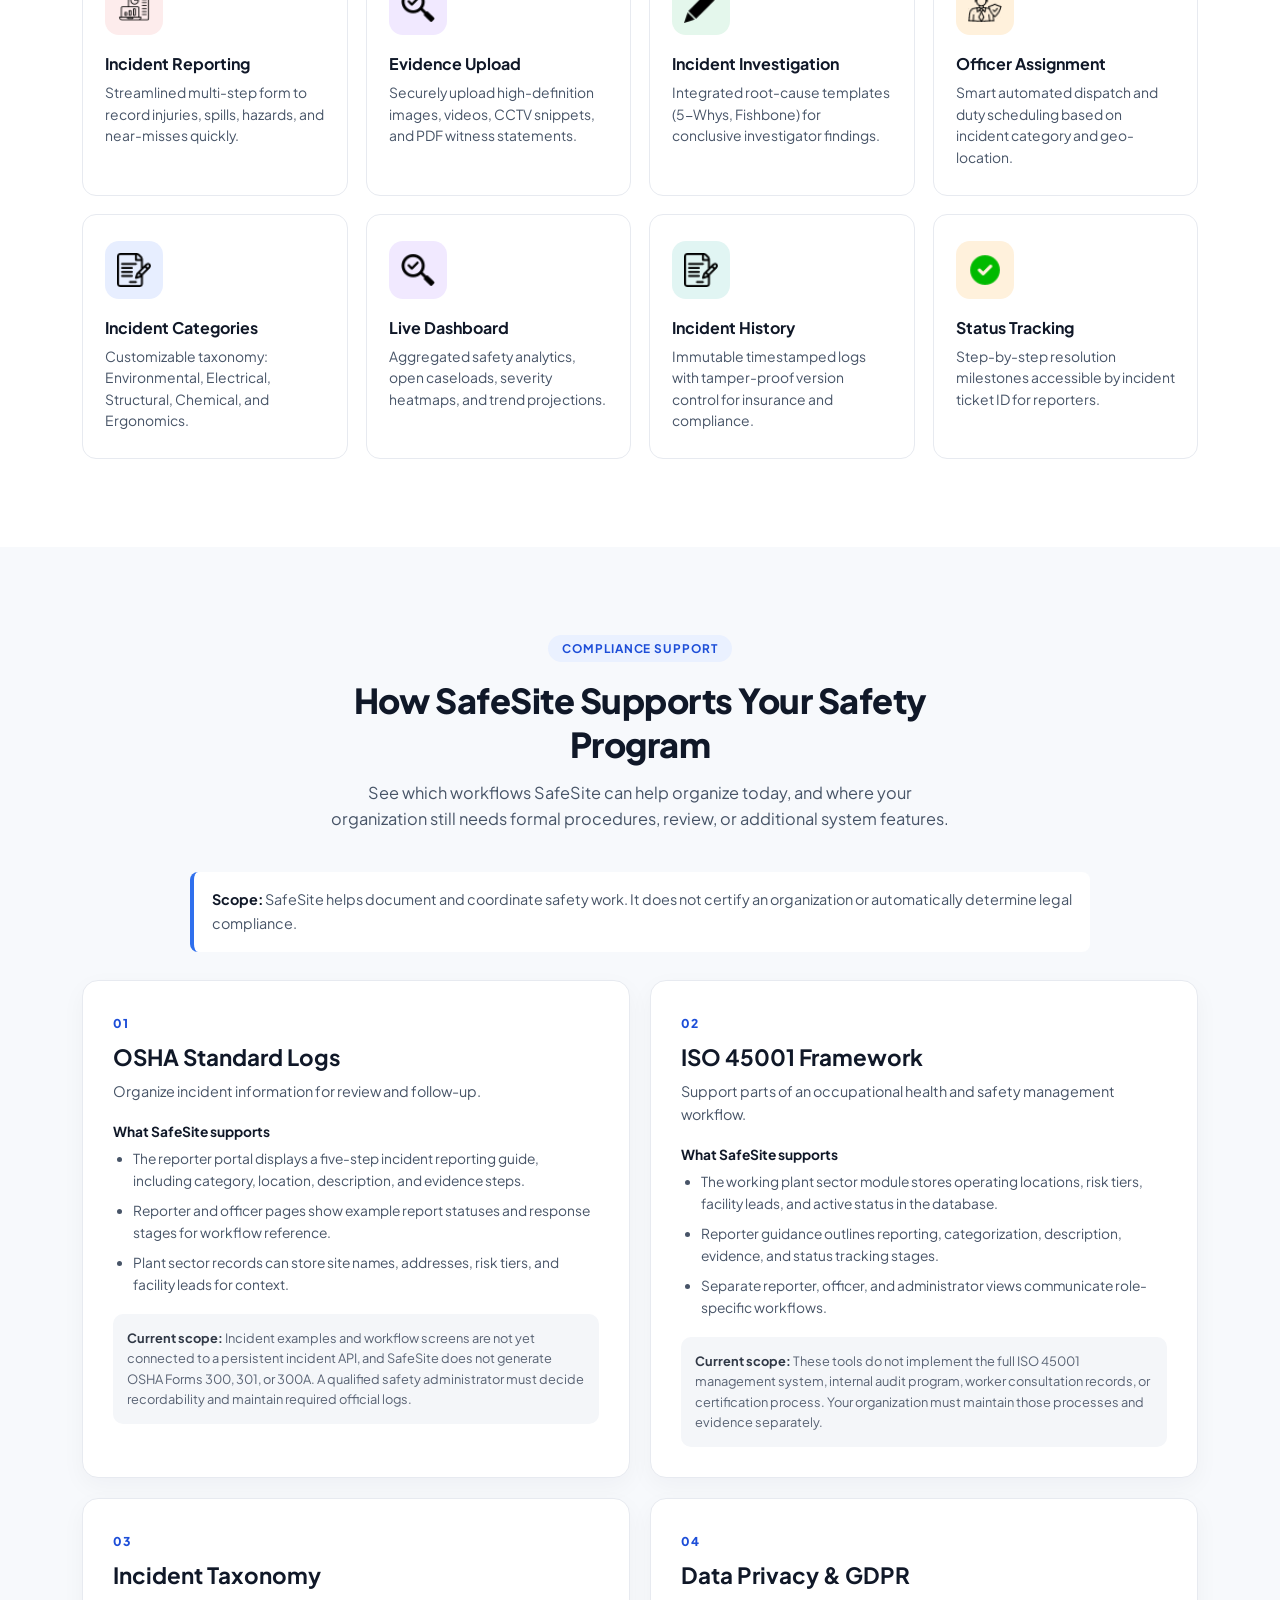
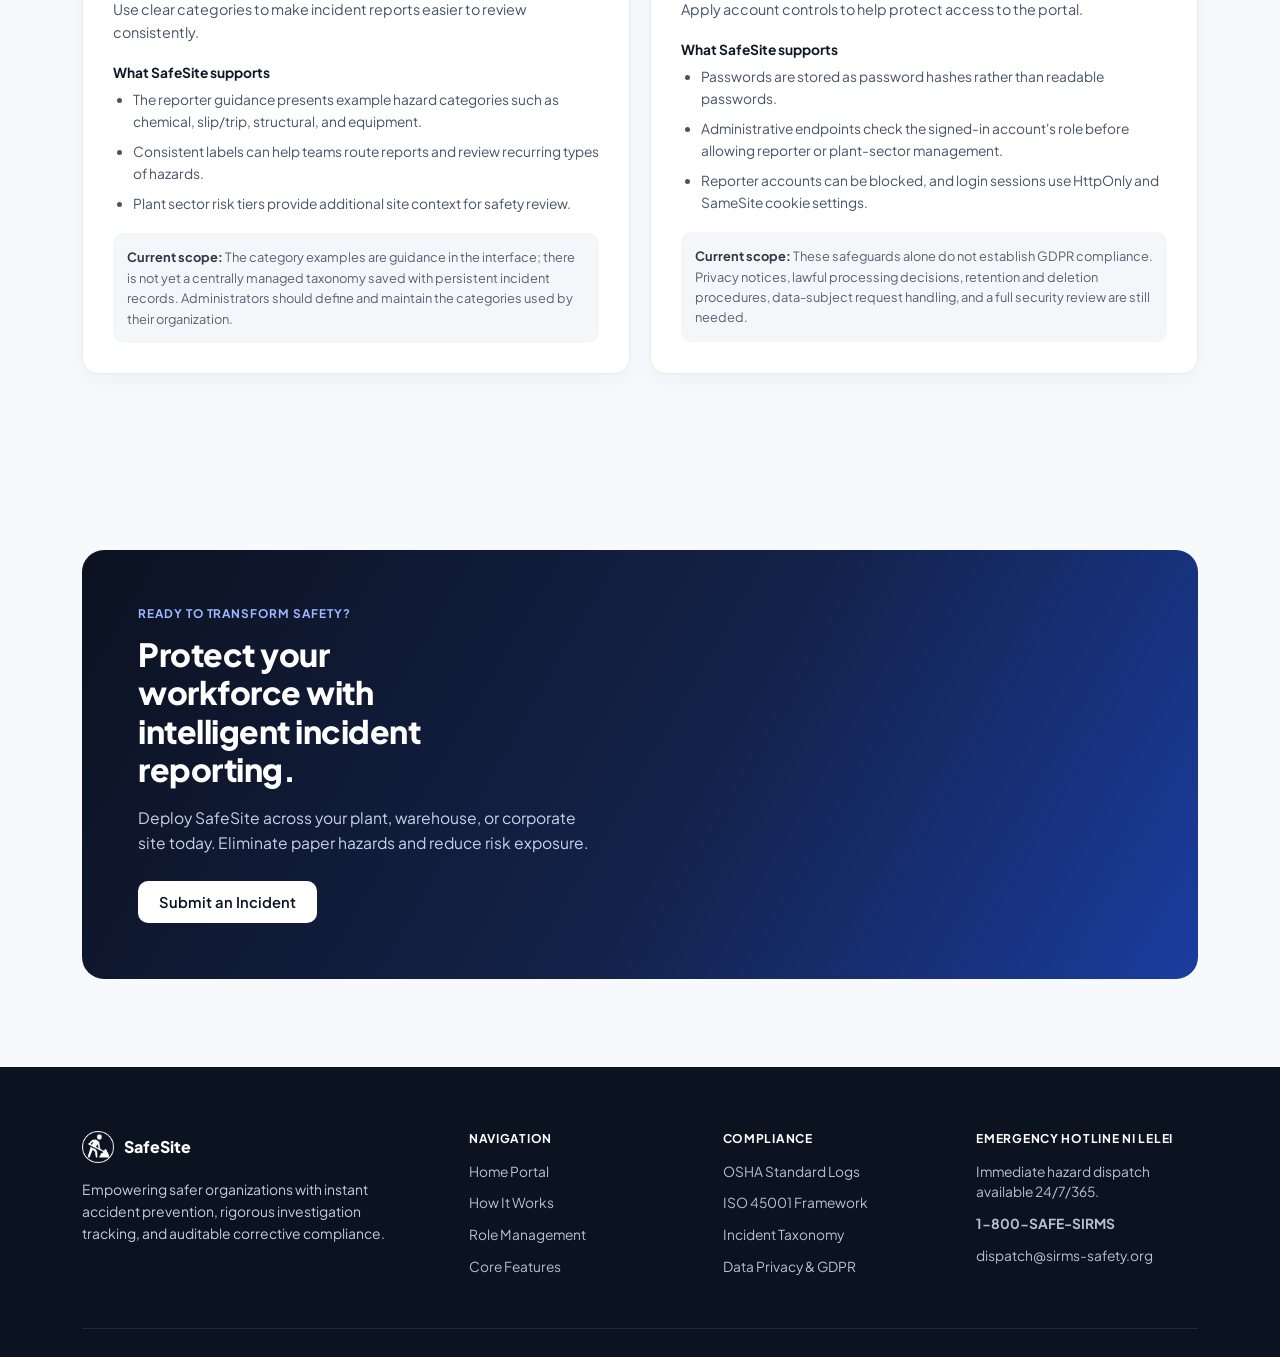
==== commit b49c158c: "lelei" ====
--- a/frontend/pages/index.html
+++ b/frontend/pages/index.html
@@ -20,66 +20,277 @@
     <header class="nav">
       <div class="nav-inner">
         <div class="brand">
-          <span class="mark">
-            <svg width="18" height="18" viewBox="0 0 24 24" fill="none">
-              <path
-                d="M12 2L4 5v6c0 5 3.4 9 8 11 4.6-2 8-6 8-11V5l-8-3z"
-                fill="#fff"
-              />
-              <path
-                d="M9 12l2 2 4-4"
-                stroke="#1D4ED8"
-                stroke-width="1.8"
-                stroke-linecap="round"
-                stroke-linejoin="round"
-              />
-            </svg>
+          <span class="mark"
+            ><img src="../assets/icons/icon_cons.png" alt="" />
           </span>
-          <span>SafeSite<span class="sub">SAFETY INCIDENT REPORTING</span></span>
+          <span
+            >SafeSite<span class="sub">SAFETY INCIDENT REPORTING</span></span
+          >
         </div>
         <nav class="links">
           <a href="#home" class="active">Home</a>
           <div class="nav-menu">
-            <button class="menu-trigger" type="button" aria-expanded="false" aria-controls="how-menu-panel">
+            <button
+              class="menu-trigger"
+              type="button"
+              aria-expanded="false"
+              aria-controls="how-menu-panel"
+            >
               How It Works
-              <svg aria-hidden="true" viewBox="0 0 20 20" fill="none"><path d="m5 7.5 5 5 5-5" stroke="currentColor" stroke-width="1.8" stroke-linecap="round" stroke-linejoin="round"/></svg>
+              <svg aria-hidden="true" viewBox="0 0 20 20" fill="none">
+                <path
+                  d="m5 7.5 5 5 5-5"
+                  stroke="currentColor"
+                  stroke-width="1.8"
+                  stroke-linecap="round"
+                  stroke-linejoin="round"
+                />
+              </svg>
             </button>
             <div class="mega-menu" id="how-menu-panel" hidden>
               <div class="mega-grid">
-                <a class="mega-item" href="#how"><span class="mega-icon"><img src="../assets/icons/reporting.png" alt="" /></span><span><strong>Incident Reporting</strong><small>Submit hazards, injuries, and near misses with supporting details.</small></span></a>
-                <a class="mega-item" href="#features"><span class="mega-icon"><img src="../assets/icons/quality-control.png" alt="" /></span><span><strong>Review &amp; Validation</strong><small>Review reports, assess severity, and set response priority.</small></span></a>
-                <a class="mega-item" href="#features"><span class="mega-icon"><img src="../assets/icons/pen.png" alt="" /></span><span><strong>Incident Investigation</strong><small>Assign officers to investigate and document findings.</small></span></a>
-                <a class="mega-item" href="#features"><span class="mega-icon"><img src="../assets/icons/contract.png" alt="" /></span><span><strong>Corrective Actions</strong><small>Record follow-up actions and keep ownership clear.</small></span></a>
-                <a class="mega-item" href="#features"><span class="mega-icon"><img src="../assets/icons/check.png" alt="" /></span><span><strong>Status Tracking</strong><small>Follow each report from submission through closure.</small></span></a>
-                <a class="mega-item" href="#features"><span class="mega-icon"><img src="../assets/icons/security-helmet.png" alt="" /></span><span><strong>Safety Dashboard</strong><small>See incident activity and safety trends in one place.</small></span></a>
+                <a class="mega-item" href="#how"
+                  ><span class="mega-icon"
+                    ><img src="../assets/icons/reporting.png" alt="" /></span
+                  ><span
+                    ><strong>Incident Reporting</strong
+                    ><small
+                      >Submit hazards, injuries, and near misses with supporting
+                      details.</small
+                    ></span
+                  ></a
+                >
+                <a class="mega-item" href="#features"
+                  ><span class="mega-icon"
+                    ><img
+                      src="../assets/icons/quality-control.png"
+                      alt="" /></span
+                  ><span
+                    ><strong>Review &amp; Validation</strong
+                    ><small
+                      >Review reports, assess severity, and set response
+                      priority.</small
+                    ></span
+                  ></a
+                >
+                <a class="mega-item" href="#features"
+                  ><span class="mega-icon"
+                    ><img src="../assets/icons/pen.png" alt="" /></span
+                  ><span
+                    ><strong>Incident Investigation</strong
+                    ><small
+                      >Assign officers to investigate and document
+                      findings.</small
+                    ></span
+                  ></a
+                >
+                <a class="mega-item" href="#features"
+                  ><span class="mega-icon"
+                    ><img src="../assets/icons/contract.png" alt="" /></span
+                  ><span
+                    ><strong>Corrective Actions</strong
+                    ><small
+                      >Record follow-up actions and keep ownership clear.</small
+                    ></span
+                  ></a
+                >
+                <a class="mega-item" href="#features"
+                  ><span class="mega-icon"
+                    ><img src="../assets/icons/check.png" alt="" /></span
+                  ><span
+                    ><strong>Status Tracking</strong
+                    ><small
+                      >Follow each report from submission through
+                      closure.</small
+                    ></span
+                  ></a
+                >
+                <a class="mega-item" href="#features"
+                  ><span class="mega-icon"
+                    ><img
+                      src="../assets/icons/security-helmet.png"
+                      alt="" /></span
+                  ><span
+                    ><strong>Safety Dashboard</strong
+                    ><small
+                      >See incident activity and safety trends in one
+                      place.</small
+                    ></span
+                  ></a
+                >
               </div>
-              <div class="mega-footer"><a href="#how">View the 5-step process <span aria-hidden="true">→</span></a><a href="#features">Explore all features <span aria-hidden="true">→</span></a></div>
+              <div class="mega-footer">
+                <a href="#how"
+                  >View the 5-step process <span aria-hidden="true">→</span></a
+                ><a href="#features"
+                  >Explore all features <span aria-hidden="true">→</span></a
+                >
+              </div>
             </div>
           </div>
           <div class="nav-menu">
-            <button class="menu-trigger" type="button" aria-expanded="false" aria-controls="features-menu-panel">Features <svg aria-hidden="true" viewBox="0 0 20 20" fill="none"><path d="m5 7.5 5 5 5-5" stroke="currentColor" stroke-width="1.8" stroke-linecap="round" stroke-linejoin="round"/></svg></button>
+            <button
+              class="menu-trigger"
+              type="button"
+              aria-expanded="false"
+              aria-controls="features-menu-panel"
+            >
+              Features
+              <svg aria-hidden="true" viewBox="0 0 20 20" fill="none">
+                <path
+                  d="m5 7.5 5 5 5-5"
+                  stroke="currentColor"
+                  stroke-width="1.8"
+                  stroke-linecap="round"
+                  stroke-linejoin="round"
+                />
+              </svg>
+            </button>
             <div class="mega-menu" id="features-menu-panel" hidden>
               <div class="mega-grid">
-                <a class="mega-item" href="#features"><span class="mega-icon"><img src="../assets/icons/reporting.png" alt="" /></span><span><strong>Incident Reporting</strong><small>Capture injuries, hazards, and near misses in one report.</small></span></a>
-                <a class="mega-item" href="#features"><span class="mega-icon"><img src="../assets/icons/quality-control.png" alt="" /></span><span><strong>Evidence &amp; History</strong><small>Keep supporting files and incident records organized.</small></span></a>
-                <a class="mega-item" href="#features"><span class="mega-icon"><img src="../assets/icons/pen.png" alt="" /></span><span><strong>Investigation</strong><small>Document findings, causes, and follow-up actions.</small></span></a>
-                <a class="mega-item" href="#features"><span class="mega-icon"><img src="../assets/icons/businessman.png" alt="" /></span><span><strong>Officer Assignment</strong><small>Coordinate who responds to each incident.</small></span></a>
-                <a class="mega-item" href="#features"><span class="mega-icon"><img src="../assets/icons/check.png" alt="" /></span><span><strong>Status Tracking</strong><small>Monitor progress from report submission to closure.</small></span></a>
-                <a class="mega-item" href="#features"><span class="mega-icon"><img src="../assets/icons/security-helmet.png" alt="" /></span><span><strong>Safety Dashboard</strong><small>Review incident activity and safety trends.</small></span></a>
+                <a class="mega-item" href="#features"
+                  ><span class="mega-icon"
+                    ><img src="../assets/icons/reporting.png" alt="" /></span
+                  ><span
+                    ><strong>Incident Reporting</strong
+                    ><small
+                      >Capture injuries, hazards, and near misses in one
+                      report.</small
+                    ></span
+                  ></a
+                >
+                <a class="mega-item" href="#features"
+                  ><span class="mega-icon"
+                    ><img
+                      src="../assets/icons/quality-control.png"
+                      alt="" /></span
+                  ><span
+                    ><strong>Evidence &amp; History</strong
+                    ><small
+                      >Keep supporting files and incident records
+                      organized.</small
+                    ></span
+                  ></a
+                >
+                <a class="mega-item" href="#features"
+                  ><span class="mega-icon"
+                    ><img src="../assets/icons/pen.png" alt="" /></span
+                  ><span
+                    ><strong>Investigation</strong
+                    ><small
+                      >Document findings, causes, and follow-up actions.</small
+                    ></span
+                  ></a
+                >
+                <a class="mega-item" href="#features"
+                  ><span class="mega-icon"
+                    ><img src="../assets/icons/businessman.png" alt="" /></span
+                  ><span
+                    ><strong>Officer Assignment</strong
+                    ><small
+                      >Coordinate who responds to each incident.</small
+                    ></span
+                  ></a
+                >
+                <a class="mega-item" href="#features"
+                  ><span class="mega-icon"
+                    ><img src="../assets/icons/check.png" alt="" /></span
+                  ><span
+                    ><strong>Status Tracking</strong
+                    ><small
+                      >Monitor progress from report submission to
+                      closure.</small
+                    ></span
+                  ></a
+                >
+                <a class="mega-item" href="#features"
+                  ><span class="mega-icon"
+                    ><img
+                      src="../assets/icons/security-helmet.png"
+                      alt="" /></span
+                  ><span
+                    ><strong>Safety Dashboard</strong
+                    ><small
+                      >Review incident activity and safety trends.</small
+                    ></span
+                  ></a
+                >
               </div>
-              <div class="mega-footer"><a href="#features">See all SafeSite features <span aria-hidden="true">→</span></a></div>
+              <div class="mega-footer">
+                <a href="#features"
+                  >See all SafeSite features
+                  <span aria-hidden="true">→</span></a
+                >
+              </div>
             </div>
           </div>
           <div class="nav-menu">
-            <button class="menu-trigger" type="button" aria-expanded="false" aria-controls="contact-menu-panel">Contact <svg aria-hidden="true" viewBox="0 0 20 20" fill="none"><path d="m5 7.5 5 5 5-5" stroke="currentColor" stroke-width="1.8" stroke-linecap="round" stroke-linejoin="round"/></svg></button>
+            <button
+              class="menu-trigger"
+              type="button"
+              aria-expanded="false"
+              aria-controls="compliances-menu-panel"
+            >
+              Compliances
+              <svg aria-hidden="true" viewBox="0 0 20 20" fill="none">
+                <path
+                  d="m5 7.5 5 5 5-5"
+                  stroke="currentColor"
+                  stroke-width="1.8"
+                  stroke-linecap="round"
+                  stroke-linejoin="round"
+                />
+              </svg>
+            </button>
+            <div
+              class="mega-menu contact-menu compliances-menu"
+              id="compliances-menu-panel"
+              hidden
+            >
+              <div class="contact-menu-content">
+                <span class="contact-menu-tag"
+                  >SAFETY &amp; RECORD KEEPING</span
+                >
+                <h3>Compliances</h3>
+                <a href="#osha-standard-logs">OSHA Standard Logs</a
+                ><a href="#iso-45001">ISO 45001 Framework</a
+                ><a href="#incident-taxonomy">Incident Taxonomy</a
+                ><a href="#data-privacy">Data Privacy &amp; GDPR</a>
+              </div>
+            </div>
+          </div>
+          <div class="nav-menu">
+            <button
+              class="menu-trigger"
+              type="button"
+              aria-expanded="false"
+              aria-controls="contact-menu-panel"
+            >
+              Contact
+              <svg aria-hidden="true" viewBox="0 0 20 20" fill="none">
+                <path
+                  d="m5 7.5 5 5 5-5"
+                  stroke="currentColor"
+                  stroke-width="1.8"
+                  stroke-linecap="round"
+                  stroke-linejoin="round"
+                />
+              </svg>
+            </button>
             <div class="mega-menu contact-menu" id="contact-menu-panel" hidden>
-              <div class="contact-menu-content"><span class="contact-menu-tag">SAFE SITE SUPPORT</span><h3>How can we help?</h3><p>Contact the SafeSite team for safety reporting and system assistance.</p><a href="mailto:dispatch@sirms-safety.org">dispatch@sirms-safety.org</a><a href="#contact">View contact details <span aria-hidden="true">→</span></a></div>
-            </div>
-          </div>
-          <div class="nav-menu">
-            <button class="menu-trigger" type="button" aria-expanded="false" aria-controls="compliances-menu-panel">Compliances <svg aria-hidden="true" viewBox="0 0 20 20" fill="none"><path d="m5 7.5 5 5 5-5" stroke="currentColor" stroke-width="1.8" stroke-linecap="round" stroke-linejoin="round"/></svg></button>
-            <div class="mega-menu contact-menu compliances-menu" id="compliances-menu-panel" hidden>
-              <div class="contact-menu-content"><span class="contact-menu-tag">SAFETY &amp; RECORD KEEPING</span><h3>Compliances</h3><a href="#osha-standard-logs">OSHA Standard Logs</a><a href="#iso-45001">ISO 45001 Framework</a><a href="#incident-taxonomy">Incident Taxonomy</a><a href="#data-privacy">Data Privacy &amp; GDPR</a></div>
+              <div class="contact-menu-content">
+                <span class="contact-menu-tag">SAFE SITE SUPPORT</span>
+                <h3>How can we help?</h3>
+                <p>
+                  Contact the SafeSite team for safety reporting and system
+                  assistance.
+                </p>
+                <a href="mailto:dispatch@sirms-safety.org"
+                  >dispatch@sirms-safety.org</a
+                ><a href="#contact"
+                  >View contact details <span aria-hidden="true">→</span></a
+                >
+              </div>
             </div>
           </div>
         </nav>
@@ -206,7 +417,9 @@
         </div>
         <div class="feat-grid">
           <div class="feat">
-            <div class="fi fi-red"><img src="../assets/icons/reporting.png" alt="" /></div>
+            <div class="fi fi-red">
+              <img src="../assets/icons/reporting.png" alt="" />
+            </div>
             <h3>Incident Reporting</h3>
             <p>
               Streamlined multi-step form to record injuries, spills, hazards,
@@ -214,7 +427,9 @@
             </p>
           </div>
           <div class="feat">
-            <div class="fi fi-purple"><img src="../assets/icons/quality-control.png" alt="" /></div>
+            <div class="fi fi-purple">
+              <img src="../assets/icons/quality-control.png" alt="" />
+            </div>
             <h3>Evidence Upload</h3>
             <p>
               Securely upload high-definition images, videos, CCTV snippets, and
@@ -222,7 +437,9 @@
             </p>
           </div>
           <div class="feat">
-            <div class="fi fi-green"><img src="../assets/icons/pen.png" alt="" /></div>
+            <div class="fi fi-green">
+              <img src="../assets/icons/pen.png" alt="" />
+            </div>
             <h3>Incident Investigation</h3>
             <p>
               Integrated root-cause templates (5-Whys, Fishbone) for conclusive
@@ -230,7 +447,13 @@
             </p>
           </div>
           <div class="feat">
-            <div class="fi fi-yellow"><img class="officer-icon" src="../assets/icons/officer.jpg" alt="" /></div>
+            <div class="fi fi-yellow">
+              <img
+                class="officer-icon"
+                src="../assets/icons/officer.jpg"
+                alt=""
+              />
+            </div>
             <h3>Officer Assignment</h3>
             <p>
               Smart automated dispatch and duty scheduling based on incident
@@ -238,7 +461,9 @@
             </p>
           </div>
           <div class="feat">
-            <div class="fi fi-blue"><img src="../assets/icons/contract.png" alt="" /></div>
+            <div class="fi fi-blue">
+              <img src="../assets/icons/contract.png" alt="" />
+            </div>
             <h3>Incident Categories</h3>
             <p>
               Customizable taxonomy: Environmental, Electrical, Structural,
@@ -246,7 +471,9 @@
             </p>
           </div>
           <div class="feat">
-            <div class="fi fi-purple"><img src="../assets/icons/quality-control.png" alt="" /></div>
+            <div class="fi fi-purple">
+              <img src="../assets/icons/quality-control.png" alt="" />
+            </div>
             <h3>Live Dashboard</h3>
             <p>
               Aggregated safety analytics, open caseloads, severity heatmaps,
@@ -254,7 +481,9 @@
             </p>
           </div>
           <div class="feat">
-            <div class="fi fi-teal"><img src="../assets/icons/contract.png" alt="" /></div>
+            <div class="fi fi-teal">
+              <img src="../assets/icons/contract.png" alt="" />
+            </div>
             <h3>Incident History</h3>
             <p>
               Immutable timestamped logs with tamper-proof version control for
@@ -262,7 +491,9 @@
             </p>
           </div>
           <div class="feat">
-            <div class="fi fi-yellow"><img src="../assets/icons/check.png" alt="" /></div>
+            <div class="fi fi-yellow">
+              <img src="../assets/icons/check.png" alt="" />
+            </div>
             <h3>Status Tracking</h3>
             <p>
               Step-by-step resolution milestones accessible by incident ticket
@@ -278,41 +509,133 @@
         <div class="sec-head">
           <span class="sec-tag">COMPLIANCE SUPPORT</span>
           <h2 class="sec-title">How SafeSite Supports Your Safety Program</h2>
-          <p class="sec-desc">See which workflows SafeSite can help organize today, and where your organization still needs formal procedures, review, or additional system features.</p>
-        </div>
-        <p class="compliance-scope"><strong>Scope:</strong> SafeSite helps document and coordinate safety work. It does not certify an organization or automatically determine legal compliance.</p>
+          <p class="sec-desc">
+            See which workflows SafeSite can help organize today, and where your
+            organization still needs formal procedures, review, or additional
+            system features.
+          </p>
+        </div>
+        <p class="compliance-scope">
+          <strong>Scope:</strong> SafeSite helps document and coordinate safety
+          work. It does not certify an organization or automatically determine
+          legal compliance.
+        </p>
         <div class="compliance-grid">
           <article class="compliance-card" id="osha-standard-logs">
             <span class="compliance-number">01</span>
             <h3>OSHA Standard Logs</h3>
-            <p class="compliance-summary">Organize incident information for review and follow-up.</p>
+            <p class="compliance-summary">
+              Organize incident information for review and follow-up.
+            </p>
             <h4>What SafeSite supports</h4>
-            <ul><li>The reporter portal displays a five-step incident reporting guide, including category, location, description, and evidence steps.</li><li>Reporter and officer pages show example report statuses and response stages for workflow reference.</li><li>Plant sector records can store site names, addresses, risk tiers, and facility leads for context.</li></ul>
-            <p class="compliance-note"><strong>Current scope:</strong> Incident examples and workflow screens are not yet connected to a persistent incident API, and SafeSite does not generate OSHA Forms 300, 301, or 300A. A qualified safety administrator must decide recordability and maintain required official logs.</p>
+            <ul>
+              <li>
+                The reporter portal displays a five-step incident reporting
+                guide, including category, location, description, and evidence
+                steps.
+              </li>
+              <li>
+                Reporter and officer pages show example report statuses and
+                response stages for workflow reference.
+              </li>
+              <li>
+                Plant sector records can store site names, addresses, risk
+                tiers, and facility leads for context.
+              </li>
+            </ul>
+            <p class="compliance-note">
+              <strong>Current scope:</strong> Incident examples and workflow
+              screens are not yet connected to a persistent incident API, and
+              SafeSite does not generate OSHA Forms 300, 301, or 300A. A
+              qualified safety administrator must decide recordability and
+              maintain required official logs.
+            </p>
           </article>
           <article class="compliance-card" id="iso-45001">
             <span class="compliance-number">02</span>
             <h3>ISO 45001 Framework</h3>
-            <p class="compliance-summary">Support parts of an occupational health and safety management workflow.</p>
+            <p class="compliance-summary">
+              Support parts of an occupational health and safety management
+              workflow.
+            </p>
             <h4>What SafeSite supports</h4>
-            <ul><li>The working plant sector module stores operating locations, risk tiers, facility leads, and active status in the database.</li><li>Reporter guidance outlines reporting, categorization, description, evidence, and status tracking stages.</li><li>Separate reporter, officer, and administrator views communicate role-specific workflows.</li></ul>
-            <p class="compliance-note"><strong>Current scope:</strong> These tools do not implement the full ISO 45001 management system, internal audit program, worker consultation records, or certification process. Your organization must maintain those processes and evidence separately.</p>
+            <ul>
+              <li>
+                The working plant sector module stores operating locations, risk
+                tiers, facility leads, and active status in the database.
+              </li>
+              <li>
+                Reporter guidance outlines reporting, categorization,
+                description, evidence, and status tracking stages.
+              </li>
+              <li>
+                Separate reporter, officer, and administrator views communicate
+                role-specific workflows.
+              </li>
+            </ul>
+            <p class="compliance-note">
+              <strong>Current scope:</strong> These tools do not implement the
+              full ISO 45001 management system, internal audit program, worker
+              consultation records, or certification process. Your organization
+              must maintain those processes and evidence separately.
+            </p>
           </article>
           <article class="compliance-card" id="incident-taxonomy">
             <span class="compliance-number">03</span>
             <h3>Incident Taxonomy</h3>
-            <p class="compliance-summary">Use clear categories to make incident reports easier to review consistently.</p>
+            <p class="compliance-summary">
+              Use clear categories to make incident reports easier to review
+              consistently.
+            </p>
             <h4>What SafeSite supports</h4>
-            <ul><li>The reporter guidance presents example hazard categories such as chemical, slip/trip, structural, and equipment.</li><li>Consistent labels can help teams route reports and review recurring types of hazards.</li><li>Plant sector risk tiers provide additional site context for safety review.</li></ul>
-            <p class="compliance-note"><strong>Current scope:</strong> The category examples are guidance in the interface; there is not yet a centrally managed taxonomy saved with persistent incident records. Administrators should define and maintain the categories used by their organization.</p>
+            <ul>
+              <li>
+                The reporter guidance presents example hazard categories such as
+                chemical, slip/trip, structural, and equipment.
+              </li>
+              <li>
+                Consistent labels can help teams route reports and review
+                recurring types of hazards.
+              </li>
+              <li>
+                Plant sector risk tiers provide additional site context for
+                safety review.
+              </li>
+            </ul>
+            <p class="compliance-note">
+              <strong>Current scope:</strong> The category examples are guidance
+              in the interface; there is not yet a centrally managed taxonomy
+              saved with persistent incident records. Administrators should
+              define and maintain the categories used by their organization.
+            </p>
           </article>
           <article class="compliance-card" id="data-privacy">
             <span class="compliance-number">04</span>
             <h3>Data Privacy &amp; GDPR</h3>
-            <p class="compliance-summary">Apply account controls to help protect access to the portal.</p>
+            <p class="compliance-summary">
+              Apply account controls to help protect access to the portal.
+            </p>
             <h4>What SafeSite supports</h4>
-            <ul><li>Passwords are stored as password hashes rather than readable passwords.</li><li>Administrative endpoints check the signed-in account's role before allowing reporter or plant-sector management.</li><li>Reporter accounts can be blocked, and login sessions use HttpOnly and SameSite cookie settings.</li></ul>
-            <p class="compliance-note"><strong>Current scope:</strong> These safeguards alone do not establish GDPR compliance. Privacy notices, lawful processing decisions, retention and deletion procedures, data-subject request handling, and a full security review are still needed.</p>
+            <ul>
+              <li>
+                Passwords are stored as password hashes rather than readable
+                passwords.
+              </li>
+              <li>
+                Administrative endpoints check the signed-in account's role
+                before allowing reporter or plant-sector management.
+              </li>
+              <li>
+                Reporter accounts can be blocked, and login sessions use
+                HttpOnly and SameSite cookie settings.
+              </li>
+            </ul>
+            <p class="compliance-note">
+              <strong>Current scope:</strong> These safeguards alone do not
+              establish GDPR compliance. Privacy notices, lawful processing
+              decisions, retention and deletion procedures, data-subject request
+              handling, and a full security review are still needed.
+            </p>
           </article>
         </div>
       </div>
@@ -344,12 +667,8 @@
           <div>
             <div class="foot-brand">
               <span class="mark"
-                ><svg width="16" height="16" viewBox="0 0 24 24" fill="none">
-                  <path
-                    d="M12 2L4 5v6c0 5 3.4 9 8 11 4.6-2 8-6 8-11V5l-8-3z"
-                    fill="#fff"
-                  /></svg
-              ></span>
+                ><img src="../assets/icons/icon_cons.png" alt=""
+              /></span>
               SafeSite
             </div>
             <p class="foot-desc">
--- a/frontend/assets/css/style.css
+++ b/frontend/assets/css/style.css
@@ -53,8 +53,8 @@
     position: sticky;
     top: 0;
     top: env(safe-area-inset-top, 0px);
-    background: rgba(255, 255, 255, .92);
-    backdrop-filter: blur(8px);
+    background: #fff;
+    backdrop-filter: none;
     border-bottom: 1px solid var(--line);
     z-index: 50;
 }
@@ -82,11 +82,16 @@
     width: 36px;
     height: 36px;
     border-radius: 10px;
-    background: linear-gradient(135deg, var(--blue), var(--blue-dark));
+    background: #fff;
     display: flex;
     align-items: center;
     justify-content: center;
     flex-shrink: 0;
+}
+.brand .mark img {
+    width: 100%;
+    height: 100%;
+    object-fit: contain;
 }
 
 .brand .sub {
@@ -505,7 +510,7 @@
     align-items: center;
     padding: 64px 0;
     color: #fff;
-    background: #101A2E url("../images/lelei_safety.png") center 42% / cover no-repeat;
+    background: #101A2E url("../images/MGT_Training_01.jpg") center / cover no-repeat;
 }
 
 .hero::before {
@@ -904,10 +909,16 @@
     width: 32px;
     height: 32px;
     border-radius: 9px;
-    background: linear-gradient(135deg, var(--blue), var(--blue-dark));
+    background: transparent;
     display: flex;
     align-items: center;
     justify-content: center;
+}
+.foot-brand .mark img {
+    width: 100%;
+    height: 100%;
+    object-fit: contain;
+    filter: brightness(0) invert(1);
 }
 
 .foot-desc {
@@ -1101,7 +1112,7 @@
     .hero {
         min-height: 600px;
         padding: 56px 0 48px;
-        background-position: 62% center;
+        background-size: cover;
     }
 
     .hero::before {
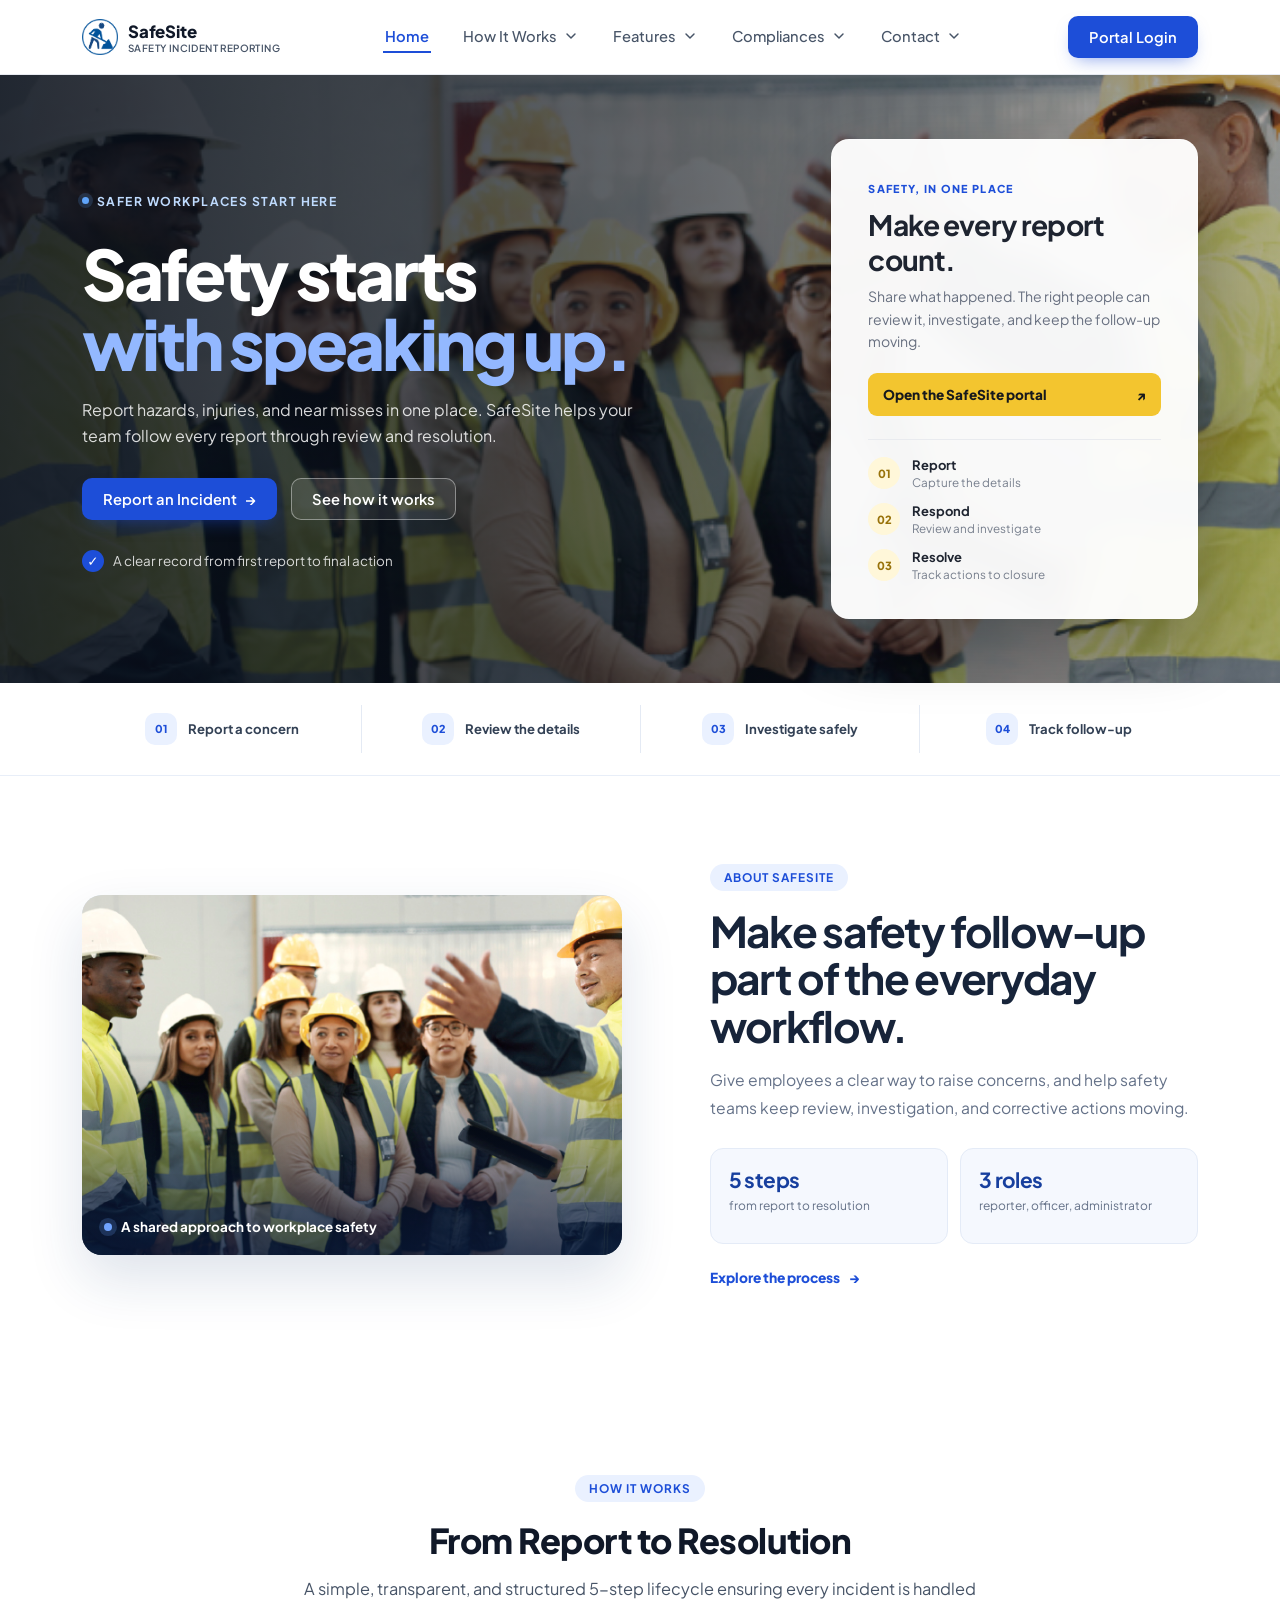
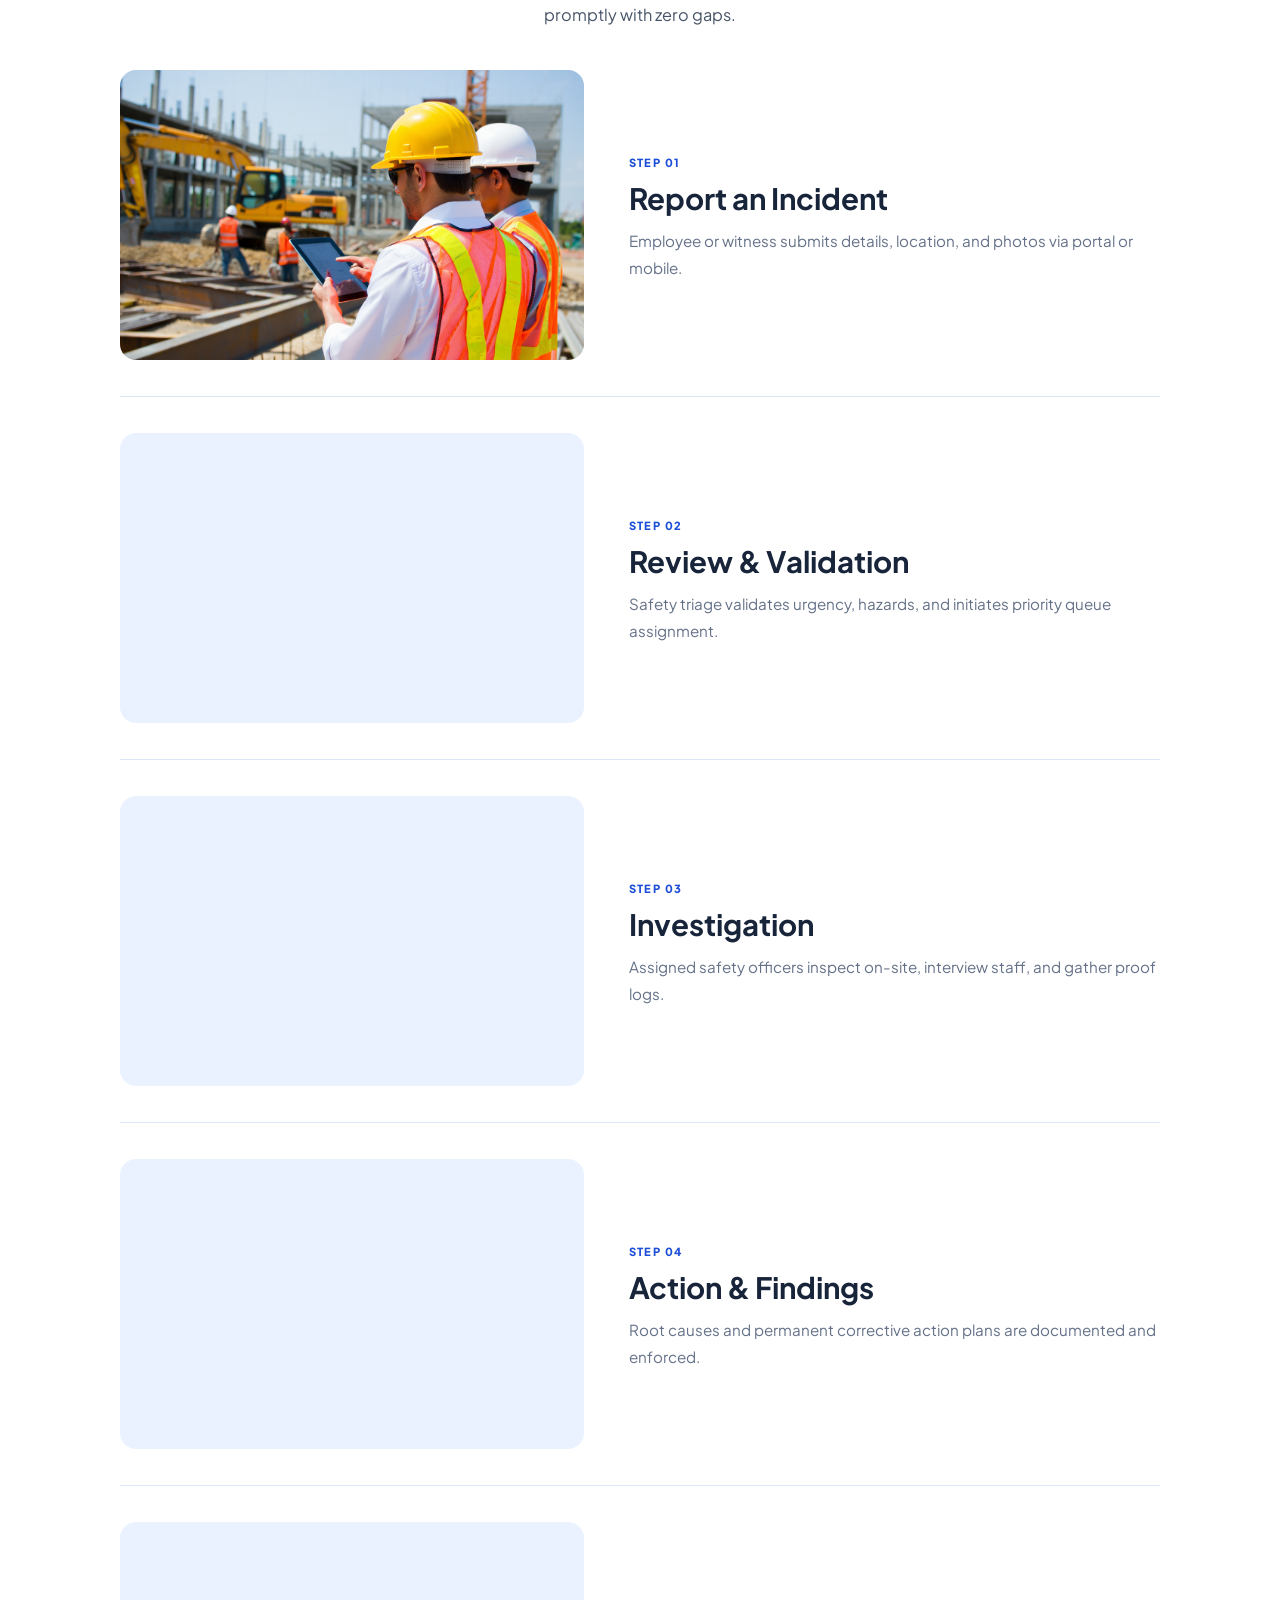
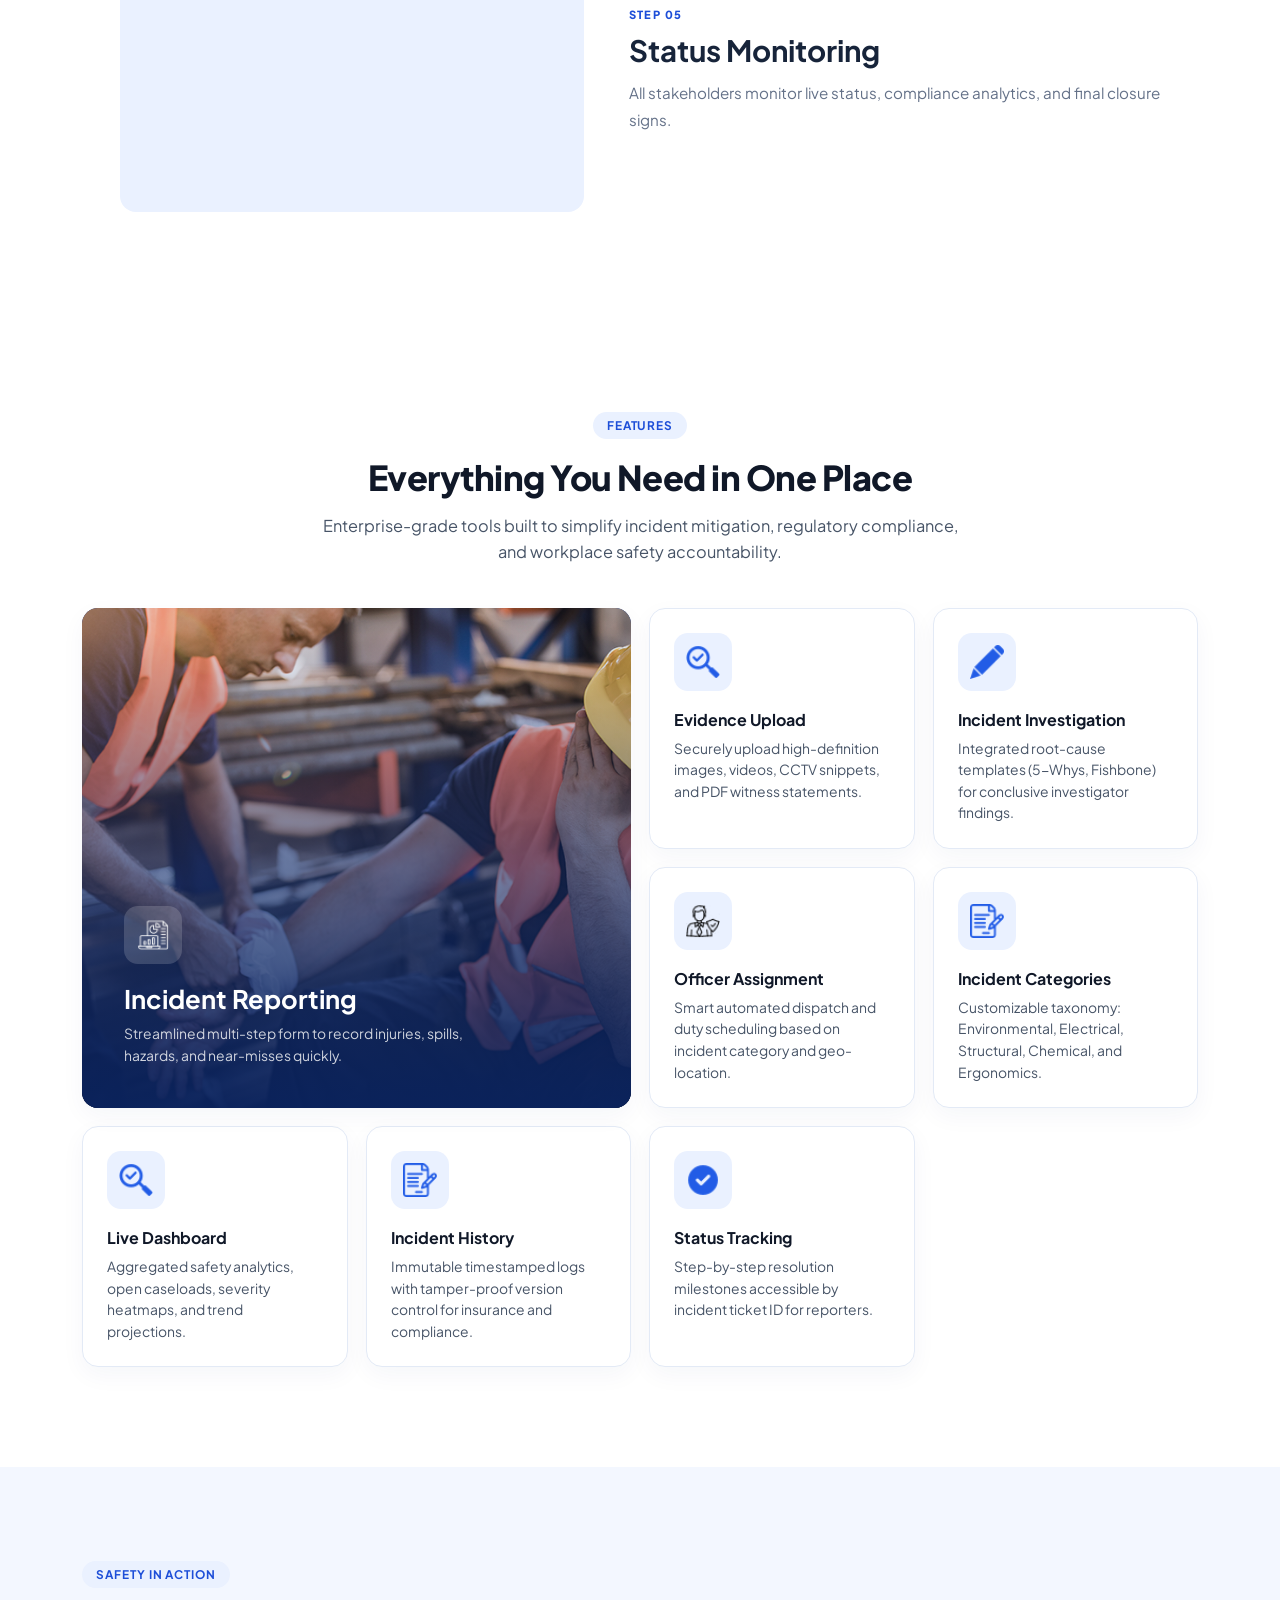
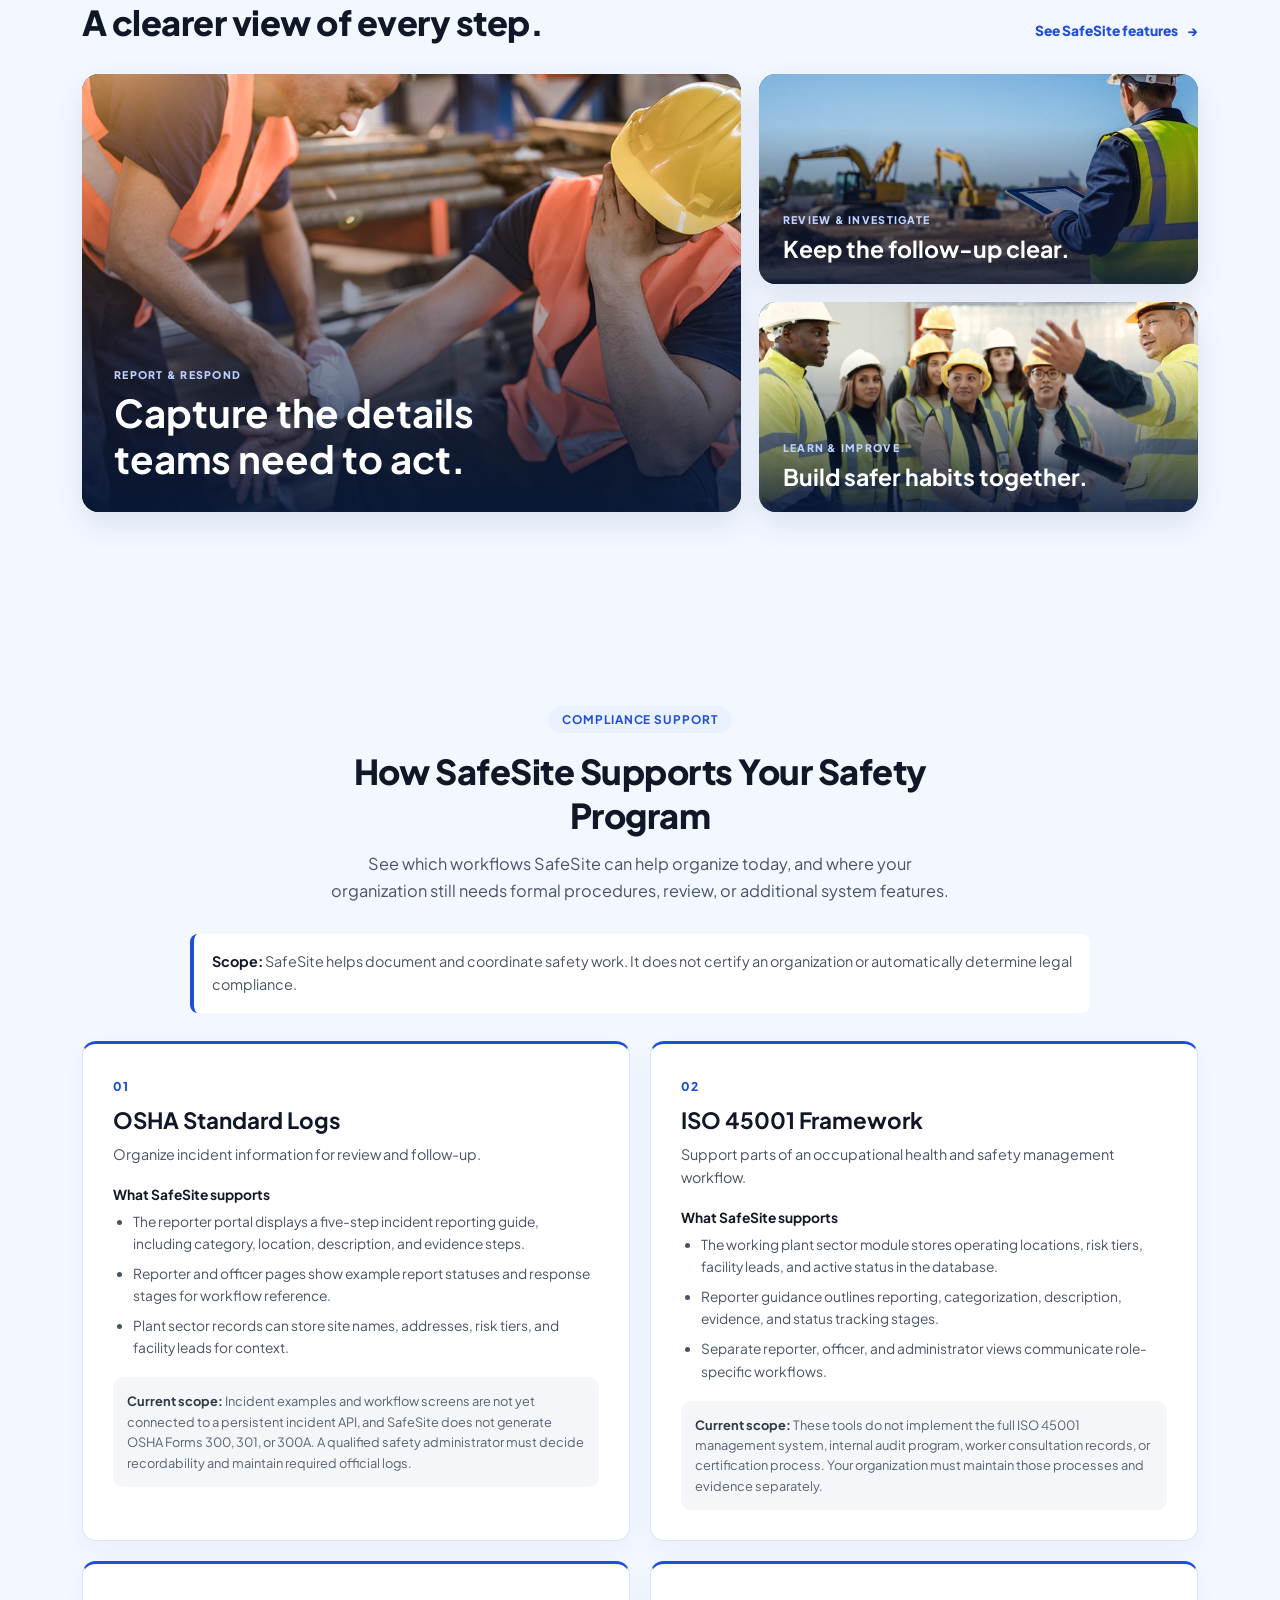
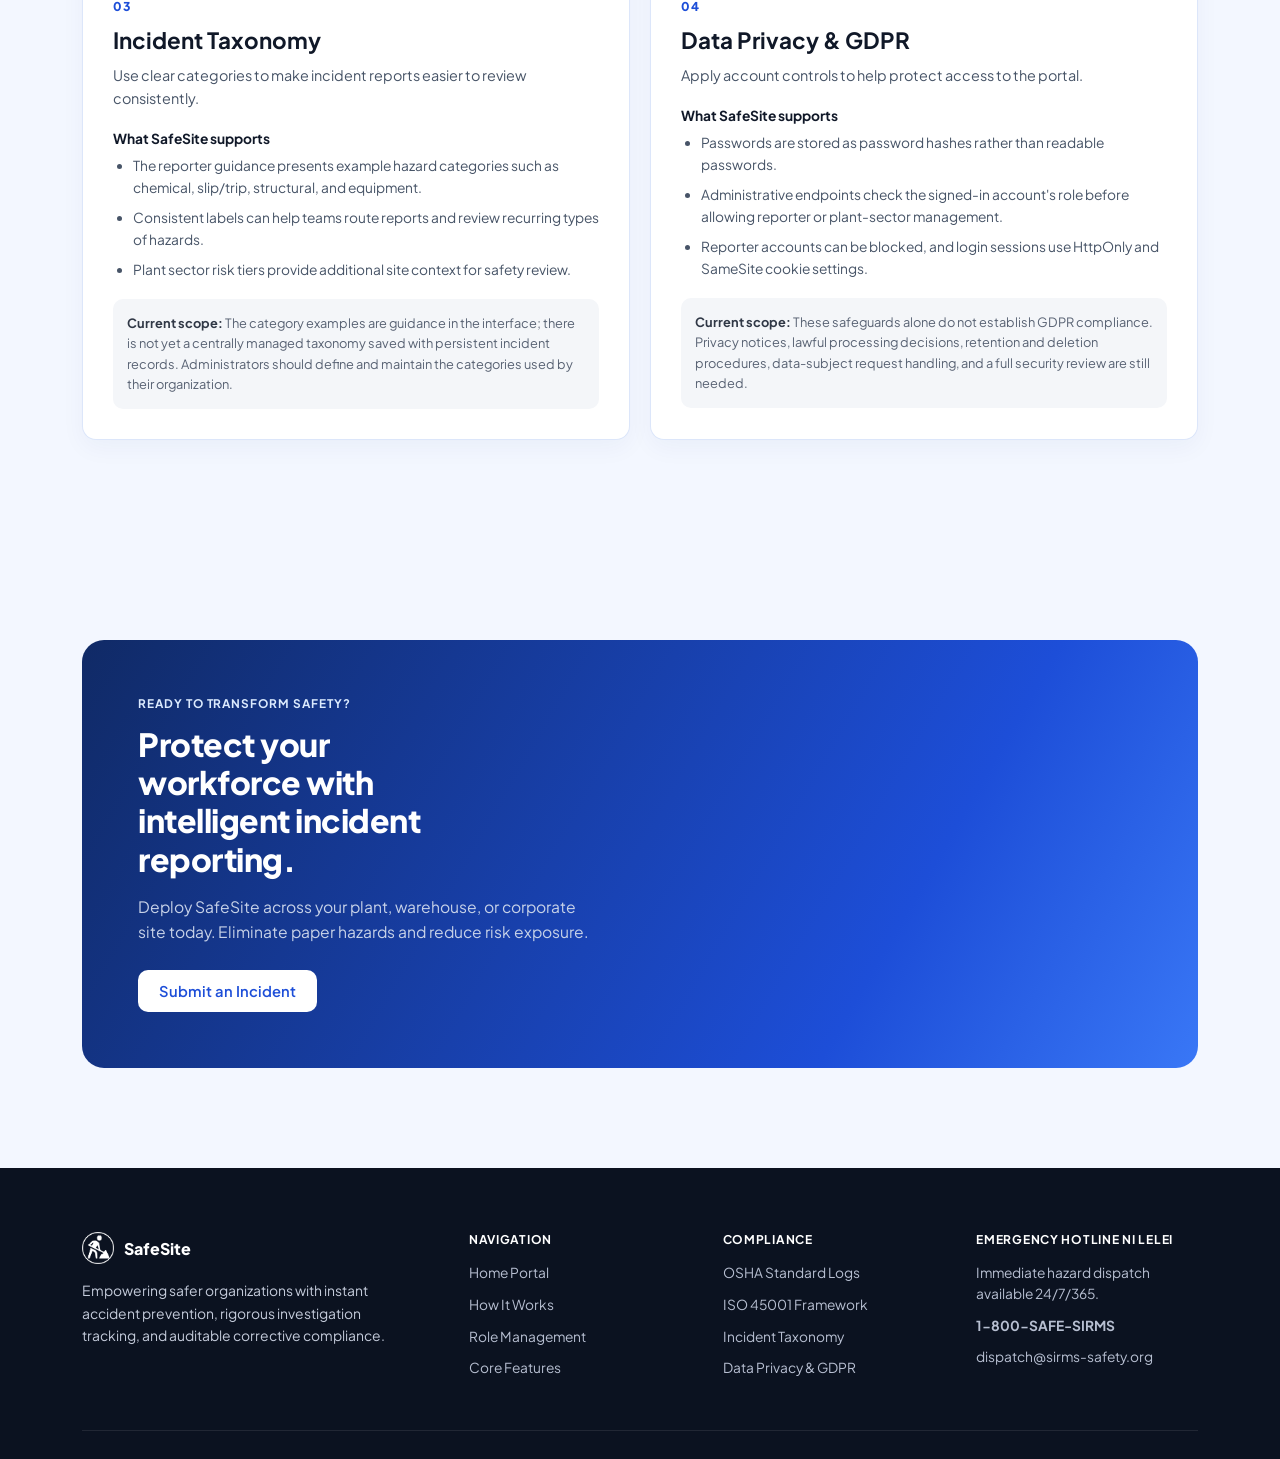
==== commit 2458a4dc: "leleisda" ====
--- a/frontend/pages/index.html
+++ b/frontend/pages/index.html
@@ -302,27 +302,69 @@
 
     <section class="hero" id="home">
       <div class="wrap">
-        <span class="eyebrow"
-          ><span class="dot"></span> SAFE WORKPLACES. STRONGER TOMORROWS.</span
-        >
-        <h1 class="hero-title">
-          Safety Compliance<br /><span class="accent">Made Easy</span>
-        </h1>
-        <p class="hero-lede">
-          See for yourself how SafeSite Safety Incident Reporting Management
-          Software helps make every aspect of your workplace safety compliance
-          easier, faster, and better.
-        </p>
-        <div class="hero-ctas">
-          <a class="btn btn-primary" href="login.html">Report an Incident</a>
-          <a class="btn btn-ghost" href="login.html">Login to SafeSite</a>
+        <div class="hero-copy">
+          <span class="eyebrow"
+            ><span class="dot"></span> SAFER WORKPLACES START HERE</span
+          >
+          <h1 class="hero-title">
+            Safety starts<br /><span class="accent">with speaking up.</span>
+          </h1>
+          <p class="hero-lede">
+            Report hazards, injuries, and near misses in one place. SafeSite
+            helps your team follow every report through review and resolution.
+          </p>
+          <div class="hero-ctas">
+            <a class="btn btn-primary" href="login.html">Report an Incident <span aria-hidden="true">→</span></a>
+            <a class="btn btn-ghost" href="#how">See how it works</a>
+          </div>
+          <div class="hero-proof"><span class="proof-check" aria-hidden="true">✓</span> A clear record from first report to final action</div>
+        </div>
+        <aside class="hero-portal" aria-label="SafeSite portal access">
+          <span class="portal-kicker">SAFETY, IN ONE PLACE</span>
+          <h2>Make every report count.</h2>
+          <p>Share what happened. The right people can review it, investigate, and keep the follow-up moving.</p>
+          <a class="portal-link" href="login.html">Open the SafeSite portal <span aria-hidden="true">↗</span></a>
+          <div class="portal-divider"></div>
+          <div class="portal-points">
+            <div><span class="portal-number">01</span><span><strong>Report</strong><small>Capture the details</small></span></div>
+            <div><span class="portal-number">02</span><span><strong>Respond</strong><small>Review and investigate</small></span></div>
+            <div><span class="portal-number">03</span><span><strong>Resolve</strong><small>Track actions to closure</small></span></div>
+          </div>
+        </div>
+      </div>
+    </section>
+
+    <section class="capability-strip" aria-label="SafeSite capabilities">
+      <div class="wrap capability-list">
+        <div><span class="capability-icon">01</span><span>Report a concern</span></div>
+        <div><span class="capability-icon">02</span><span>Review the details</span></div>
+        <div><span class="capability-icon">03</span><span>Investigate safely</span></div>
+        <div><span class="capability-icon">04</span><span>Track follow-up</span></div>
+      </div>
+    </section>
+
+    <section class="about-showcase" id="about">
+      <div class="wrap about-layout">
+        <div class="about-photo">
+          <img src="../assets/images/MGT_Training_01.jpg" alt="Safety team taking part in a workplace training session" />
+          <span class="photo-caption"><span class="caption-dot"></span> A shared approach to workplace safety</span>
+        </div>
+        <div class="about-copy">
+          <span class="sec-tag">ABOUT SAFESITE</span>
+          <h2>Make safety follow-up part of the everyday workflow.</h2>
+          <p>Give employees a clear way to raise concerns, and help safety teams keep review, investigation, and corrective actions moving.</p>
+          <div class="about-stats">
+            <div><strong>5 steps</strong><span>from report to resolution</span></div>
+            <div><strong>3 roles</strong><span>reporter, officer, administrator</span></div>
+          </div>
+          <a class="text-link" href="#how">Explore the process <span aria-hidden="true">→</span></a>
         </div>
       </div>
     </section>
 
     <section class="tinted" id="how">
       <div class="wrap">
-        <div class="sec-head">
+        <div class="sec-head how-section-head">
           <span class="sec-tag">HOW IT WORKS</span>
           <h2 class="sec-title">From Report to Resolution</h2>
           <p class="sec-desc">
@@ -330,77 +372,27 @@
             every incident is handled promptly with zero gaps.
           </p>
         </div>
-        <div class="steps">
-          <div class="step">
-            <div class="icon-badge ib-1">
-              <img
-                class="step-icon"
-                src="../assets/icons/reporting.png"
-                alt=""
-              /><span class="num">1</span>
-            </div>
-            <h3>Report an Incident</h3>
-            <p>
-              Employee or witness submits details, location, and photos via
-              portal or mobile.
-            </p>
-          </div>
-          <div class="step">
-            <div class="icon-badge ib-2">
-              <img
-                class="step-icon"
-                src="../assets/icons/quality-control.png"
-                alt=""
-              /><span class="num">2</span>
-            </div>
-            <h3>Review &amp; Validation</h3>
-            <p>
-              Safety triage validates urgency, hazards, and initiates priority
-              queue assignment.
-            </p>
-          </div>
-          <div class="step">
-            <div class="icon-badge ib-3">
-              <img
-                class="step-icon"
-                src="../assets/icons/pen.png"
-                alt=""
-              /><span class="num">3</span>
-            </div>
-            <h3>Investigation</h3>
-            <p>
-              Assigned safety officers inspect on-site, interview staff, and
-              gather proof logs.
-            </p>
-          </div>
-          <div class="step">
-            <div class="icon-badge ib-4">
-              <img
-                class="step-icon"
-                src="../assets/icons/contract.png"
-                alt=""
-              /><span class="num">4</span>
-            </div>
-            <h3>Action &amp; Findings</h3>
-            <p>
-              Root causes and permanent corrective action plans are documented
-              &amp; enforced.
-            </p>
-          </div>
-          <div class="step">
-            <div class="icon-badge ib-5">
-              <img
-                class="step-icon"
-                src="../assets/icons/check.png"
-                alt=""
-              /><span class="num">5</span>
-            </div>
-            <h3>Status Monitoring</h3>
-            <p>
-              All stakeholders monitor live status, compliance analytics, and
-              final closure signs.
-            </p>
-          </div>
+        <div class="how-steps">
+          <article class="how-step">
+            <div class="how-step-image"><img src="../assets/images/image.png" alt="Safety officers reviewing a worksite report" loading="lazy" /></div>
+            <div class="how-step-copy"><span class="step-label">STEP 01</span><h3>Report an Incident</h3><p>Employee or witness submits details, location, and photos via portal or mobile.</p></div>
+          </article>
+          <article class="how-step">
+            <div class="how-step-image" aria-hidden="true"></div>
+            <div class="how-step-copy"><span class="step-label">STEP 02</span><h3>Review &amp; Validation</h3><p>Safety triage validates urgency, hazards, and initiates priority queue assignment.</p></div>
+          </article>
+          <article class="how-step">
+            <div class="how-step-image" aria-hidden="true"></div>
+            <div class="how-step-copy"><span class="step-label">STEP 03</span><h3>Investigation</h3><p>Assigned safety officers inspect on-site, interview staff, and gather proof logs.</p></div>
+          </article>
+          <article class="how-step">
+            <div class="how-step-image" aria-hidden="true"></div>
+            <div class="how-step-copy"><span class="step-label">STEP 04</span><h3>Action &amp; Findings</h3><p>Root causes and permanent corrective action plans are documented and enforced.</p></div>
+          </article>
+          <article class="how-step">
+            <div class="how-step-image" aria-hidden="true"></div>
+            <div class="how-step-copy"><span class="step-label">STEP 05</span><h3>Status Monitoring</h3><p>All stakeholders monitor live status, compliance analytics, and final closure signs.</p></div>
+          </article>
         </div>
       </div>
     </section>
@@ -417,6 +409,11 @@
         </div>
         <div class="feat-grid">
           <div class="feat">
+            <img
+              class="feat-image"
+              src="../assets/images/incident.webp"
+              alt="Workplace incident report being reviewed"
+            />
             <div class="fi fi-red">
               <img src="../assets/icons/reporting.png" alt="" />
             </div>
@@ -500,6 +497,32 @@
               ID for reporters.
             </p>
           </div>
+        </div>
+      </div>
+    </section>
+
+    <section class="work-showcase" aria-labelledby="work-showcase-title">
+      <div class="wrap">
+        <div class="showcase-heading">
+          <div>
+            <span class="sec-tag">SAFETY IN ACTION</span>
+            <h2 class="sec-title" id="work-showcase-title">A clearer view of every step.</h2>
+          </div>
+          <a class="text-link" href="#features">See SafeSite features <span aria-hidden="true">→</span></a>
+        </div>
+        <div class="showcase-grid">
+          <article class="showcase-card showcase-card-large">
+            <img src="../assets/images/incident.webp" alt="A worker receives help after a workplace incident" loading="lazy" />
+            <div class="showcase-overlay"><span>REPORT &amp; RESPOND</span><h3>Capture the details teams need to act.</h3></div>
+          </article>
+          <article class="showcase-card">
+            <img src="../assets/images/hero-header.png" alt="A safety officer reviewing a worksite" loading="lazy" />
+            <div class="showcase-overlay"><span>REVIEW &amp; INVESTIGATE</span><h3>Keep the follow-up clear.</h3></div>
+          </article>
+          <article class="showcase-card">
+            <img src="../assets/images/MGT_Training_01.jpg" alt="Colleagues learning about workplace safety" loading="lazy" />
+            <div class="showcase-overlay"><span>LEARN &amp; IMPROVE</span><h3>Build safer habits together.</h3></div>
+          </article>
         </div>
       </div>
     </section>
--- a/frontend/assets/css/style.css
+++ b/frontend/assets/css/style.css
@@ -1142,3 +1142,1184 @@
         padding: 60px 0;
     }
 }
+
+/* ---------- Landing page refresh ---------- */
+
+.capability-strip {
+    padding: 22px 0;
+    border-bottom: 1px solid #e8eef8;
+    background: #fff;
+}
+
+.step-image-slot {
+    position: relative;
+    width: 100%;
+    aspect-ratio: 4 / 3;
+    overflow: hidden;
+    border: 1px dashed #b8c9e8;
+    border-radius: 12px;
+    background: linear-gradient(135deg, #f5f8fe, #eaf1ff);
+}
+
+.step-image-slot > img {
+    position: absolute;
+    inset: 0;
+    width: 100%;
+    height: 100%;
+    object-fit: cover;
+}
+
+.steps {
+    grid-template-columns: repeat(5, minmax(0, 1fr));
+    gap: 16px;
+}
+
+.step {
+    min-width: 0;
+    padding: 14px;
+    border: 1px solid #e1e9f6;
+    border-radius: 16px;
+    background: #93b8ff;
+    text-align: left;
+    box-shadow: 0 10px 26px rgba(20, 56, 115, .12);
+}
+
+.step + .step {
+    border-left: 1px solid #e1e9f6;
+}
+
+.step:hover {
+    transform: translateY(-5px);
+    border-color: #6f9ff5;
+    border-radius: 16px;
+    background: #a9c8ff;
+    box-shadow: 0 18px 34px rgba(29, 78, 216, .11);
+}
+
+.step-label {
+    display: block;
+    margin: 16px 0 7px;
+    color: #12358e;
+    font-size: .65rem;
+    font-weight: 800;
+    letter-spacing: .1em;
+}
+
+.step h3 {
+    min-height: 2.5em;
+    margin-bottom: 8px;
+    color: #102a66;
+    font-size: .95rem;
+    line-height: 1.3;
+}
+
+.step p {
+    color: #173f78;
+    font-size: .79rem;
+    line-height: 1.55;
+}
+
+#how .steps > .step {
+    padding: 16px;
+    border: 1px solid rgba(29, 78, 216, .12);
+    border-radius: 16px;
+    background: #93b8ff;
+    box-shadow: 0 10px 24px rgba(29, 78, 216, .1);
+}
+
+#how .steps > .step:hover {
+    background: #a9c8ff;
+    border-color: #6f9ff5;
+}
+
+#how .steps {
+    gap: 22px;
+}
+
+#how .step-image-slot {
+    margin-bottom: 18px;
+    border-color: rgba(18, 53, 142, .16);
+}
+
+#how .step-label {
+    margin-top: 0;
+}
+
+@media (max-width: 980px) {
+    #how .steps {
+        gap: 18px;
+    }
+}
+
+@media (max-width: 640px) {
+    #how .steps {
+        gap: 16px;
+    }
+
+    #how .steps > .step {
+        padding: 12px;
+    }
+}
+
+.capability-list {
+    display: grid;
+    grid-template-columns: repeat(4, minmax(0, 1fr));
+    align-items: center;
+}
+
+.capability-list > div {
+    display: flex;
+    align-items: center;
+    justify-content: center;
+    gap: 11px;
+    padding: 8px 14px;
+    color: #334155;
+    font-size: .82rem;
+    font-weight: 700;
+}
+
+.capability-list > div + div {
+    border-left: 1px solid #e4eaf4;
+}
+
+.capability-icon {
+    display: grid;
+    width: 32px;
+    height: 32px;
+    place-items: center;
+    flex: 0 0 32px;
+    border-radius: 10px;
+    background: #eaf1ff;
+    color: #1d4ed8;
+    font-size: .68rem;
+    font-weight: 800;
+}
+
+.about-showcase {
+    padding: clamp(58px, 7vw, 88px) 0;
+    background: #fff;
+}
+
+.about-layout {
+    display: grid;
+    grid-template-columns: minmax(0, 1.05fr) minmax(0, .95fr);
+    align-items: center;
+    gap: clamp(38px, 7vw, 88px);
+}
+
+.about-photo {
+    position: relative;
+    min-height: 360px;
+    overflow: hidden;
+    border-radius: 20px;
+    background: #dce8f8;
+    box-shadow: 0 24px 55px rgba(20, 56, 115, .14);
+}
+
+.about-photo::after {
+    content: "";
+    position: absolute;
+    inset: 42% 0 0;
+    background: linear-gradient(transparent, rgba(8, 25, 58, .78));
+}
+
+.about-photo > img {
+    position: absolute;
+    inset: 0;
+    width: 100%;
+    height: 100%;
+    object-fit: cover;
+}
+
+.photo-caption {
+    position: absolute;
+    z-index: 1;
+    right: 22px;
+    bottom: 20px;
+    left: 22px;
+    display: flex;
+    align-items: center;
+    gap: 9px;
+    color: #fff;
+    font-size: .84rem;
+    font-weight: 700;
+}
+
+.caption-dot {
+    width: 8px;
+    height: 8px;
+    border-radius: 50%;
+    background: #70a3ff;
+    box-shadow: 0 0 0 5px rgba(112, 163, 255, .2);
+}
+
+.about-copy .sec-tag {
+    margin-bottom: 16px;
+}
+
+.about-copy h2 {
+    max-width: 17ch;
+    margin: 0 0 16px;
+    color: #17243a;
+    font-size: clamp(1.9rem, 3.4vw, 2.65rem);
+    line-height: 1.13;
+    letter-spacing: -.04em;
+}
+
+.about-copy > p {
+    max-width: 52ch;
+    margin: 0;
+    color: #647188;
+    font-size: .98rem;
+    line-height: 1.75;
+}
+
+.about-stats {
+    display: grid;
+    grid-template-columns: repeat(2, minmax(0, 1fr));
+    gap: 12px;
+    margin: 27px 0 22px;
+}
+
+.about-stats > div {
+    min-height: 96px;
+    padding: 17px 18px;
+    border: 1px solid #e4ebf7;
+    border-radius: 13px;
+    background: #f5f8fe;
+}
+
+.about-stats strong,
+.about-stats span {
+    display: block;
+}
+
+.about-stats strong {
+    color: #173f9e;
+    font-size: 1.3rem;
+    letter-spacing: -.03em;
+}
+
+.about-stats span {
+    margin-top: 5px;
+    color: #647188;
+    font-size: .75rem;
+    line-height: 1.4;
+}
+
+.text-link {
+    display: inline-flex;
+    align-items: center;
+    gap: 9px;
+    color: #1d4ed8;
+    font-size: .86rem;
+    font-weight: 800;
+}
+
+.text-link:hover {
+    color: #12358e;
+    text-decoration: underline;
+    text-underline-offset: 4px;
+}
+
+.work-showcase {
+    padding: clamp(62px, 8vw, 94px) 0;
+    background: #f3f7ff;
+}
+
+.showcase-heading {
+    display: flex;
+    align-items: end;
+    justify-content: space-between;
+    gap: 24px;
+    margin-bottom: 30px;
+}
+
+.showcase-heading .sec-tag {
+    margin-bottom: 12px;
+}
+
+.showcase-heading .sec-title {
+    margin-bottom: 0;
+    text-align: left;
+}
+
+.showcase-heading > .text-link {
+    flex: 0 0 auto;
+    margin-bottom: 5px;
+}
+
+.showcase-grid {
+    display: grid;
+    grid-template-columns: 1.2fr .8fr;
+    grid-template-rows: repeat(2, minmax(190px, 1fr));
+    gap: 18px;
+}
+
+.showcase-card {
+    position: relative;
+    min-height: 210px;
+    overflow: hidden;
+    border-radius: 17px;
+    background: #173f9e;
+    box-shadow: 0 12px 30px rgba(20, 56, 115, .1);
+}
+
+.showcase-card-large {
+    grid-row: span 2;
+    min-height: 430px;
+}
+
+.showcase-card > img {
+    position: absolute;
+    inset: 0;
+    width: 100%;
+    height: 100%;
+    object-fit: cover;
+    transition: transform .45s ease;
+}
+
+.showcase-card:hover > img {
+    transform: scale(1.045);
+}
+
+.showcase-card::after {
+    content: "";
+    position: absolute;
+    inset: 25% 0 0;
+    background: linear-gradient(transparent, rgba(8, 25, 58, .88));
+}
+
+.showcase-overlay {
+    position: absolute;
+    z-index: 1;
+    right: 24px;
+    bottom: 22px;
+    left: 24px;
+    color: #fff;
+}
+
+.showcase-overlay > span {
+    color: #bed3ff;
+    font-size: .66rem;
+    font-weight: 800;
+    letter-spacing: .12em;
+}
+
+.showcase-overlay h3 {
+    max-width: 25ch;
+    margin: 7px 0 0;
+    font-size: clamp(1.05rem, 1.8vw, 1.45rem);
+    line-height: 1.2;
+}
+
+.showcase-card-large .showcase-overlay {
+    right: 32px;
+    bottom: 30px;
+    left: 32px;
+}
+
+.showcase-card-large .showcase-overlay h3 {
+    max-width: 17ch;
+    font-size: clamp(1.6rem, 3.3vw, 2.4rem);
+}
+
+.hero {
+    min-height: 570px;
+    padding: 64px 0;
+    background-position: center 42%;
+}
+
+.hero::before {
+    background: linear-gradient(90deg, rgba(8, 15, 27, .88), rgba(8, 15, 27, .63) 53%, rgba(8, 15, 27, .32));
+}
+
+.hero .wrap {
+    display: grid;
+    grid-template-columns: minmax(0, 1.2fr) minmax(280px, .68fr);
+    align-items: center;
+    gap: clamp(36px, 8vw, 108px);
+}
+
+.hero-copy {
+    max-width: 650px;
+}
+
+.hero .eyebrow,
+.hero .eyebrow .dot {
+    color: #bfdbfe;
+}
+
+.hero .eyebrow .dot {
+    background: #60a5fa;
+    box-shadow: 0 0 0 4px rgba(96, 165, 250, .18);
+}
+
+.hero h1.hero-title .accent {
+    color: #93b8ff;
+}
+
+.hero-ctas .btn-primary {
+    background: #1d4ed8;
+    color: #fff;
+}
+
+.hero-ctas .btn-primary:hover {
+    background: #173eb8;
+}
+
+.eyebrow {
+    padding: 7px 0;
+    border: 0;
+    background: transparent;
+    color: #f4c431;
+    letter-spacing: .12em;
+}
+
+.eyebrow .dot {
+    background: #f4c431;
+    box-shadow: 0 0 0 4px rgba(244, 196, 49, .16);
+}
+
+h1.hero-title {
+    max-width: 12ch;
+    margin: 22px 0 18px;
+    font-size: clamp(2.8rem, 5.4vw, 5rem);
+    line-height: 1.02;
+    letter-spacing: -.045em;
+}
+
+h1.hero-title .accent {
+    color: #f4c431;
+}
+
+p.hero-lede {
+    max-width: 47ch;
+    margin-bottom: 28px;
+    color: rgba(255,255,255,.84);
+    font-size: 1rem;
+}
+
+.hero-ctas .btn-ghost {
+    border-color: rgba(255,255,255,.4);
+    background: rgba(255,255,255,.09);
+}
+
+.hero-proof {
+    display: flex;
+    align-items: center;
+    gap: 9px;
+    margin-top: 30px;
+    color: rgba(255,255,255,.82);
+    font-size: .84rem;
+}
+
+.hero-portal .portal-kicker { color: #1d4ed8; }
+.portal-link { background: #1d4ed8; color: #fff; }
+.portal-link:hover { background: #173eb8; }
+.portal-number { background: #eaf1ff; color: #1d4ed8; }
+
+.proof-check {
+    display: grid;
+    width: 22px;
+    height: 22px;
+    place-items: center;
+    border-radius: 50%;
+    background: #1d4ed8;
+    color: #fff;
+    font-weight: 800;
+}
+
+.hero-portal {
+    padding: clamp(24px, 3vw, 36px);
+    border: 1px solid rgba(255,255,255,.28);
+    border-radius: 18px;
+    background: rgba(255,255,255,.96);
+    color: #1e2430;
+    box-shadow: 0 24px 70px rgba(0,0,0,.24);
+    backdrop-filter: blur(12px);
+}
+
+.portal-kicker {
+    color: #9a7410;
+    font-size: .68rem;
+    font-weight: 800;
+    letter-spacing: .12em;
+}
+
+.hero-portal h2 {
+    margin: 10px 0 8px;
+    font-size: clamp(1.45rem, 2.2vw, 1.8rem);
+    letter-spacing: -.03em;
+}
+
+.hero-portal > p {
+    margin: 0;
+    color: #687080;
+    font-size: .88rem;
+    line-height: 1.6;
+}
+
+.portal-link {
+    display: flex;
+    justify-content: space-between;
+    align-items: center;
+    gap: 12px;
+    margin-top: 20px;
+    padding: 13px 15px;
+    border-radius: 9px;
+    background: #f3c52f;
+    color: #17191d;
+    font-size: .85rem;
+    font-weight: 800;
+}
+
+.portal-link:hover {
+    background: #ffda52;
+}
+
+.portal-divider {
+    height: 1px;
+    margin: 23px 0 17px;
+    background: #e9ebef;
+}
+
+.portal-points {
+    display: grid;
+    gap: 13px;
+}
+
+.portal-points > div {
+    display: flex;
+    align-items: center;
+    gap: 12px;
+}
+
+.portal-number {
+    display: grid;
+    width: 32px;
+    height: 32px;
+    place-items: center;
+    flex: 0 0 32px;
+    border-radius: 50%;
+    background: #fff7d9;
+    color: #98720a;
+    font-size: .7rem;
+    font-weight: 800;
+}
+
+.portal-points strong,
+.portal-points small {
+    display: block;
+}
+
+.portal-points strong {
+    font-size: .81rem;
+}
+
+.portal-points small {
+    margin-top: 2px;
+    color: #777f8d;
+    font-size: .73rem;
+}
+
+section {
+    padding: clamp(64px, 8vw, 100px) 0;
+}
+
+section.tinted {
+    background: #f3f7ff;
+}
+
+.sec-head {
+    margin-bottom: 42px;
+}
+
+.sec-tag {
+    color: #1d4ed8;
+    background: #eaf1ff;
+}
+
+/* Process cards form a connected sequence instead of a row of matching tiles. */
+.steps {
+    gap: 0;
+    align-items: stretch;
+}
+
+.step {
+    padding: 26px 20px 24px;
+    border: 0;
+    border-radius: 0;
+    background: transparent;
+    text-align: left;
+    box-shadow: none;
+}
+
+.step + .step {
+    border-left: 1px solid #dce6fa;
+}
+
+.step:hover {
+    transform: translateY(-4px);
+    border-color: #dce6fa;
+    border-radius: 14px;
+    background: #fff;
+    box-shadow: 0 14px 34px rgba(29, 78, 216, .09);
+}
+
+.step .icon-badge {
+    width: 48px;
+    height: 48px;
+    margin: 0 0 20px;
+    border-radius: 14px;
+    background: #eaf1ff;
+}
+
+.step .num,
+.ib-1 .num,
+.ib-2 .num,
+.ib-3 .num,
+.ib-4 .num,
+.ib-5 .num {
+    background: #1d4ed8;
+    color: #fff;
+}
+
+.ib-1, .ib-2, .ib-3, .ib-4, .ib-5 {
+    background: #eaf1ff;
+}
+
+/* Feature cards use an offset bento layout with blue emphasis. */
+.feat-grid {
+    grid-template-columns: repeat(4, minmax(0, 1fr));
+    grid-auto-rows: minmax(150px, auto);
+    gap: 18px;
+}
+
+.feat {
+    padding: 24px;
+    border: 1px solid #e3eaf6;
+    border-radius: 16px;
+    background: #fff;
+    box-shadow: 0 8px 24px rgba(20, 56, 115, .045);
+}
+
+.feat:hover {
+    transform: translateY(-5px);
+    border-color: #a9c2f4;
+    box-shadow: 0 18px 36px rgba(29, 78, 216, .12);
+}
+
+.feat:first-child {
+    position: relative;
+    isolation: isolate;
+    overflow: hidden;
+    grid-column: span 2;
+    grid-row: span 2;
+    display: flex;
+    flex-direction: column;
+    justify-content: flex-end;
+    min-height: 320px;
+    padding: clamp(28px, 4vw, 42px);
+    border: 0;
+    background: #12358e;
+    color: #fff;
+}
+
+.feat-image {
+    position: absolute;
+    inset: 0;
+    z-index: -2;
+    width: 100%;
+    height: 100%;
+    object-fit: cover;
+    object-position: center;
+}
+
+.feat:first-child::before {
+    content: "";
+    position: absolute;
+    inset: 0;
+    z-index: -1;
+    background: linear-gradient(180deg, rgba(13, 43, 112, .08) 5%, rgba(13, 43, 112, .54) 48%, rgba(10, 35, 94, .96) 100%);
+}
+
+.feat:first-child .fi {
+    background: rgba(255,255,255,.16);
+}
+
+.feat:first-child .fi img {
+    filter: brightness(0) invert(1);
+}
+
+.feat:first-child h3 {
+    font-size: clamp(1.25rem, 2vw, 1.6rem);
+}
+
+.feat:first-child p {
+    max-width: 36ch;
+    color: rgba(255,255,255,.8);
+}
+
+.feat .fi,
+.fi-red, .fi-purple, .fi-green, .fi-yellow, .fi-blue, .fi-teal {
+    background: #eaf1ff;
+}
+
+.feat .fi img {
+    filter: brightness(0) saturate(100%) invert(26%) sepia(94%) saturate(2572%) hue-rotate(218deg) brightness(92%) contrast(96%);
+}
+
+.feat .fi img.officer-icon {
+    filter: none;
+    mix-blend-mode: multiply;
+}
+
+.compliance-card {
+    border: 1px solid #dce6fa;
+    border-top: 3px solid #1d4ed8;
+    border-radius: 14px;
+    background: #fff;
+    box-shadow: 0 8px 24px rgba(20, 56, 115, .045);
+}
+
+.compliance-card:hover {
+    transform: translateY(-4px);
+    border-color: #a9c2f4;
+    box-shadow: 0 16px 34px rgba(29, 78, 216, .1);
+}
+
+.compliance-number {
+    color: #1d4ed8;
+}
+
+.compliance-scope {
+    border-left-color: #1d4ed8;
+    background: #fff;
+}
+
+.cta {
+    background: linear-gradient(120deg, #102a66, #1d4ed8 72%, #3977f6);
+}
+
+.cta-tag,
+.cta .btn-primary {
+    color: #dbeafe;
+}
+
+.cta .btn-primary {
+    background: #fff;
+    color: #1d4ed8;
+}
+
+.cta .btn-primary:hover {
+    background: #eaf1ff;
+}
+
+@media (max-width: 980px) {
+    .steps { grid-template-columns: repeat(3, minmax(0, 1fr)); }
+    .step + .step { border-left: 0; }
+    .feat-grid { grid-template-columns: repeat(2, minmax(0, 1fr)); }
+}
+
+@media (max-width: 640px) {
+    .steps { grid-template-columns: repeat(2, minmax(0, 1fr)); gap: 12px; }
+    .step {
+        padding: 11px;
+    }
+    .step-image-slot { border-radius: 9px; }
+    .step h3 { min-height: 0; font-size: .88rem; }
+    .step p { font-size: .75rem; }
+    .feat-grid { grid-template-columns: 1fr; grid-auto-rows: auto; }
+    .feat:first-child { grid-column: auto; grid-row: auto; min-height: 250px; }
+}
+
+@media (max-width: 760px) {
+    .about-layout { grid-template-columns: 1fr; }
+    .about-photo { min-height: 300px; }
+
+    .hero {
+        min-height: auto;
+        padding: 54px 0;
+    }
+
+    .hero .wrap {
+        grid-template-columns: 1fr;
+        gap: 32px;
+    }
+
+    .hero-portal {
+        max-width: 520px;
+    }
+}
+
+@media (max-width: 640px) {
+    .capability-list { grid-template-columns: repeat(2, minmax(0, 1fr)); }
+    .capability-list > div { justify-content: flex-start; padding: 8px 4px; }
+    .capability-list > div + div { border-left: 0; }
+    .showcase-heading { align-items: flex-start; flex-direction: column; }
+    .showcase-grid { grid-template-columns: 1fr; grid-template-rows: auto; }
+    .showcase-card, .showcase-card-large { grid-row: auto; min-height: 260px; }
+    .about-stats { gap: 9px; }
+
+    .hero {
+        padding: 44px 0;
+        background-position: 58% center;
+    }
+
+    .hero::before {
+        background: linear-gradient(90deg, rgba(8,15,27,.9), rgba(8,15,27,.66));
+    }
+
+    h1.hero-title {
+        font-size: clamp(2.55rem, 13vw, 3.5rem);
+    }
+
+    .hero-proof {
+        align-items: flex-start;
+    }
+}
+
+/* How It Works: stacked image and description rows */
+#how .steps {
+    display: grid;
+    grid-template-columns: minmax(0, 1fr);
+    gap: 0;
+    max-width: 1040px;
+    margin: 0 auto;
+}
+
+#how .steps > .step {
+    display: grid;
+    grid-template-columns: minmax(320px, 44%) minmax(0, 1fr);
+    grid-template-rows: auto auto 1fr;
+    align-items: start;
+    column-gap: clamp(30px, 5vw, 64px);
+    min-height: 250px;
+    padding: 30px 0;
+    border: 1px solid rgba(29, 78, 216, .12);
+    border-radius: 18px;
+    background: #93b8ff;
+    text-align: left;
+    box-shadow: 0 10px 24px rgba(29, 78, 216, .1);
+}
+
+#how .step-image-slot {
+    grid-column: 1;
+    grid-row: 1 / 4;
+    height: 100%;
+    min-height: 220px;
+    margin: 0;
+    aspect-ratio: auto;
+    border: 0;
+    border-radius: 12px;
+    background: rgba(255,255,255,.35);
+}
+
+#how .step-label {
+    grid-column: 2;
+    margin: 7px 0 9px;
+}
+
+#how .step h3 {
+    grid-column: 2;
+    min-height: 0;
+    margin: 0 0 10px;
+    color: #102a66;
+    font-size: clamp(1.1rem, 2vw, 1.4rem);
+}
+
+#how .step p {
+    grid-column: 2;
+    margin: 0;
+    color: #173f78;
+    font-size: .9rem;
+    line-height: 1.7;
+}
+
+#how .steps > .step:hover {
+    background: #a9c8ff;
+    border-color: #6f9ff5;
+    transform: translateY(-2px);
+}
+
+@media (max-width: 640px) {
+    #how .steps { gap: 14px; }
+
+    #how .steps > .step {
+        grid-template-columns: minmax(96px, 34%) minmax(0, 1fr);
+        column-gap: 15px;
+        min-height: 148px;
+        padding: 12px;
+    }
+
+    #how .step-image-slot {
+        min-height: 122px;
+        border-radius: 9px;
+    }
+
+    #how .step-label { margin-top: 2px; }
+    #how .step h3 { font-size: 1rem; }
+    #how .step p { font-size: .78rem; line-height: 1.5; }
+}
+
+/* Open list layout: keep the image and copy, remove the card treatment. */
+#how .steps > .step {
+    padding: 22px 0;
+    border: 0;
+    border-bottom: 1px solid #dce6f6;
+    border-radius: 0;
+    background: transparent;
+    box-shadow: none;
+    transform: none;
+}
+
+#how .steps > .step:first-child {
+    padding-top: 0;
+}
+
+#how .steps > .step:last-child {
+    padding-bottom: 0;
+    border-bottom: 0;
+}
+
+#how .steps > .step:hover {
+    border-color: #dce6f6;
+    border-radius: 0;
+    background: transparent;
+    box-shadow: none;
+    transform: none;
+}
+
+#how .step-image-slot {
+    min-height: 240px;
+    border-radius: 12px;
+    background: #eef4ff;
+}
+
+@media (max-width: 760px) {
+    #how .steps > .step {
+        grid-template-columns: minmax(230px, 38%) minmax(0, 1fr);
+        column-gap: 24px;
+        min-height: 220px;
+    }
+
+    #how .step-image-slot { min-height: 200px; }
+}
+
+@media (max-width: 640px) {
+    #how .steps > .step,
+    #how .steps > .step:first-child,
+    #how .steps > .step:last-child {
+        padding: 18px 0;
+    }
+
+    #how .steps > .step {
+        grid-template-columns: minmax(130px, 42%) minmax(0, 1fr);
+        column-gap: 18px;
+        min-height: 170px;
+    }
+
+    #how .step-image-slot {
+        min-height: 150px;
+    }
+
+    #how .steps > .step:first-child { padding-top: 0; }
+    #how .steps > .step:last-child { padding-bottom: 0; }
+}
+
+/* How It Works: one large photo beside a compact, open step list. */
+#how {
+    background: #fff;
+}
+
+#how .how-layout {
+    display: grid;
+    grid-template-columns: minmax(0, .95fr) minmax(0, 1.05fr);
+    align-items: center;
+    gap: clamp(38px, 6vw, 76px);
+}
+
+.how-photo {
+    min-height: 520px;
+    overflow: hidden;
+    border-radius: 20px;
+    background: #eaf1ff;
+}
+
+.how-photo img {
+    display: block;
+    width: 100%;
+    height: 100%;
+    min-height: 520px;
+    object-fit: cover;
+}
+
+.how-copy .sec-tag {
+    margin-bottom: 14px;
+}
+
+.how-copy .sec-title {
+    margin: 0 0 12px;
+    color: #17243a;
+    font-size: clamp(1.8rem, 3vw, 2.5rem);
+    line-height: 1.12;
+    text-align: left;
+}
+
+.how-copy > .sec-desc {
+    max-width: 52ch;
+    margin-bottom: 24px;
+    color: #647188;
+    font-size: .9rem;
+    line-height: 1.65;
+    text-align: left;
+}
+
+.how-steps {
+    display: grid;
+}
+
+.how-step {
+    display: grid;
+    grid-template-columns: 34px minmax(0, 1fr);
+    gap: 13px;
+    padding: 13px 0;
+    border-bottom: 1px solid #e7edf7;
+}
+
+.how-step:last-child {
+    border-bottom: 0;
+}
+
+.how-step .step-label {
+    display: grid;
+    width: 30px;
+    height: 30px;
+    place-items: center;
+    margin: 1px 0 0;
+    border-radius: 50%;
+    background: #eaf1ff;
+    color: #1d4ed8;
+    font-size: .68rem;
+    letter-spacing: 0;
+}
+
+.how-step h3 {
+    margin: 0 0 4px;
+    color: #17243a;
+    font-size: .94rem;
+    line-height: 1.35;
+}
+
+.how-step p {
+    margin: 0;
+    color: #647188;
+    font-size: .78rem;
+    line-height: 1.5;
+}
+
+@media (max-width: 760px) {
+    #how .how-layout {
+        grid-template-columns: 1fr;
+        gap: 30px;
+    }
+
+    .how-photo,
+    .how-photo img {
+        min-height: 0;
+        height: auto;
+        aspect-ratio: 16 / 10;
+    }
+}
+
+/* Each How It Works step is its own wide row, stacked down the page. */
+#how .how-section-head {
+    max-width: 700px;
+    margin-bottom: 42px;
+}
+
+#how .how-steps {
+    display: grid;
+    max-width: 1040px;
+    margin: 0 auto;
+}
+
+#how .how-step {
+    display: grid;
+    grid-template-columns: minmax(0, 42%) minmax(0, 1fr);
+    align-items: center;
+    gap: clamp(32px, 6vw, 72px);
+    padding: 36px 0;
+    border-bottom: 1px solid #dce6f6;
+}
+
+#how .how-step:first-child { padding-top: 0; }
+#how .how-step:last-child { padding-bottom: 0; border-bottom: 0; }
+
+#how .how-step-image {
+    position: relative;
+    min-height: 290px;
+    overflow: hidden;
+    aspect-ratio: 16 / 10;
+    border-radius: 16px;
+    background: #eaf1ff;
+}
+
+#how .how-step-image img {
+    position: absolute;
+    inset: 0;
+    width: 100%;
+    height: 100%;
+    object-fit: cover;
+}
+
+#how .how-step-copy .step-label {
+    display: inline-block;
+    width: auto;
+    height: auto;
+    margin: 0 0 12px;
+    padding: 0;
+    border-radius: 0;
+    background: transparent;
+    color: #1d4ed8;
+    font-size: .7rem;
+    font-weight: 800;
+    letter-spacing: .12em;
+}
+
+#how .how-step-copy h3 {
+    margin: 0 0 12px;
+    color: #17243a;
+    font-size: clamp(1.35rem, 2.3vw, 1.85rem);
+    line-height: 1.2;
+}
+
+#how .how-step-copy p {
+    max-width: 52ch;
+    margin: 0;
+    color: #647188;
+    font-size: .95rem;
+    line-height: 1.75;
+}
+
+@media (max-width: 760px) {
+    #how .how-step {
+        grid-template-columns: minmax(0, 40%) minmax(0, 1fr);
+        gap: 22px;
+        padding: 26px 0;
+    }
+
+    #how .how-step-image { min-height: 190px; }
+}
+
+@media (max-width: 560px) {
+    #how .how-step {
+        grid-template-columns: 1fr;
+        gap: 18px;
+        padding: 24px 0;
+    }
+
+    #how .how-step-image { min-height: 0; aspect-ratio: 16 / 10; }
+    #how .how-step-copy h3 { font-size: 1.25rem; }
+}
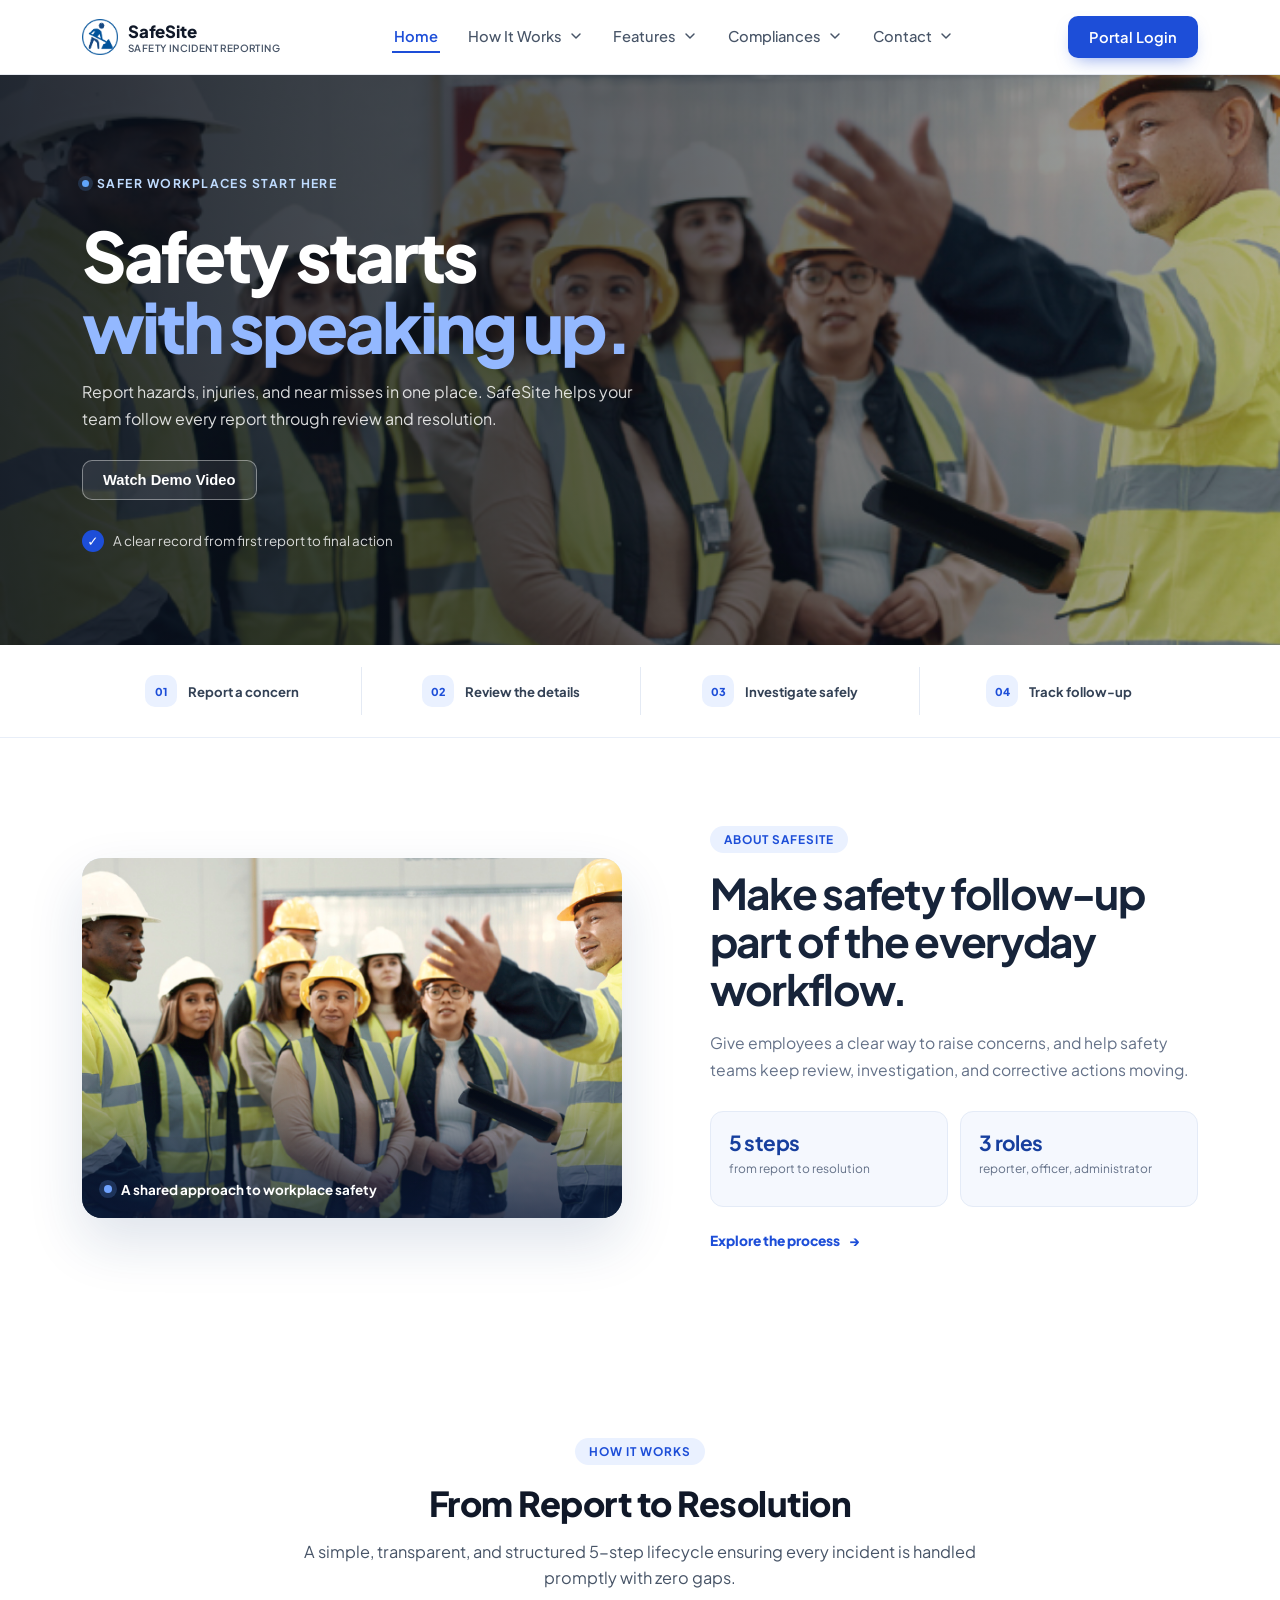
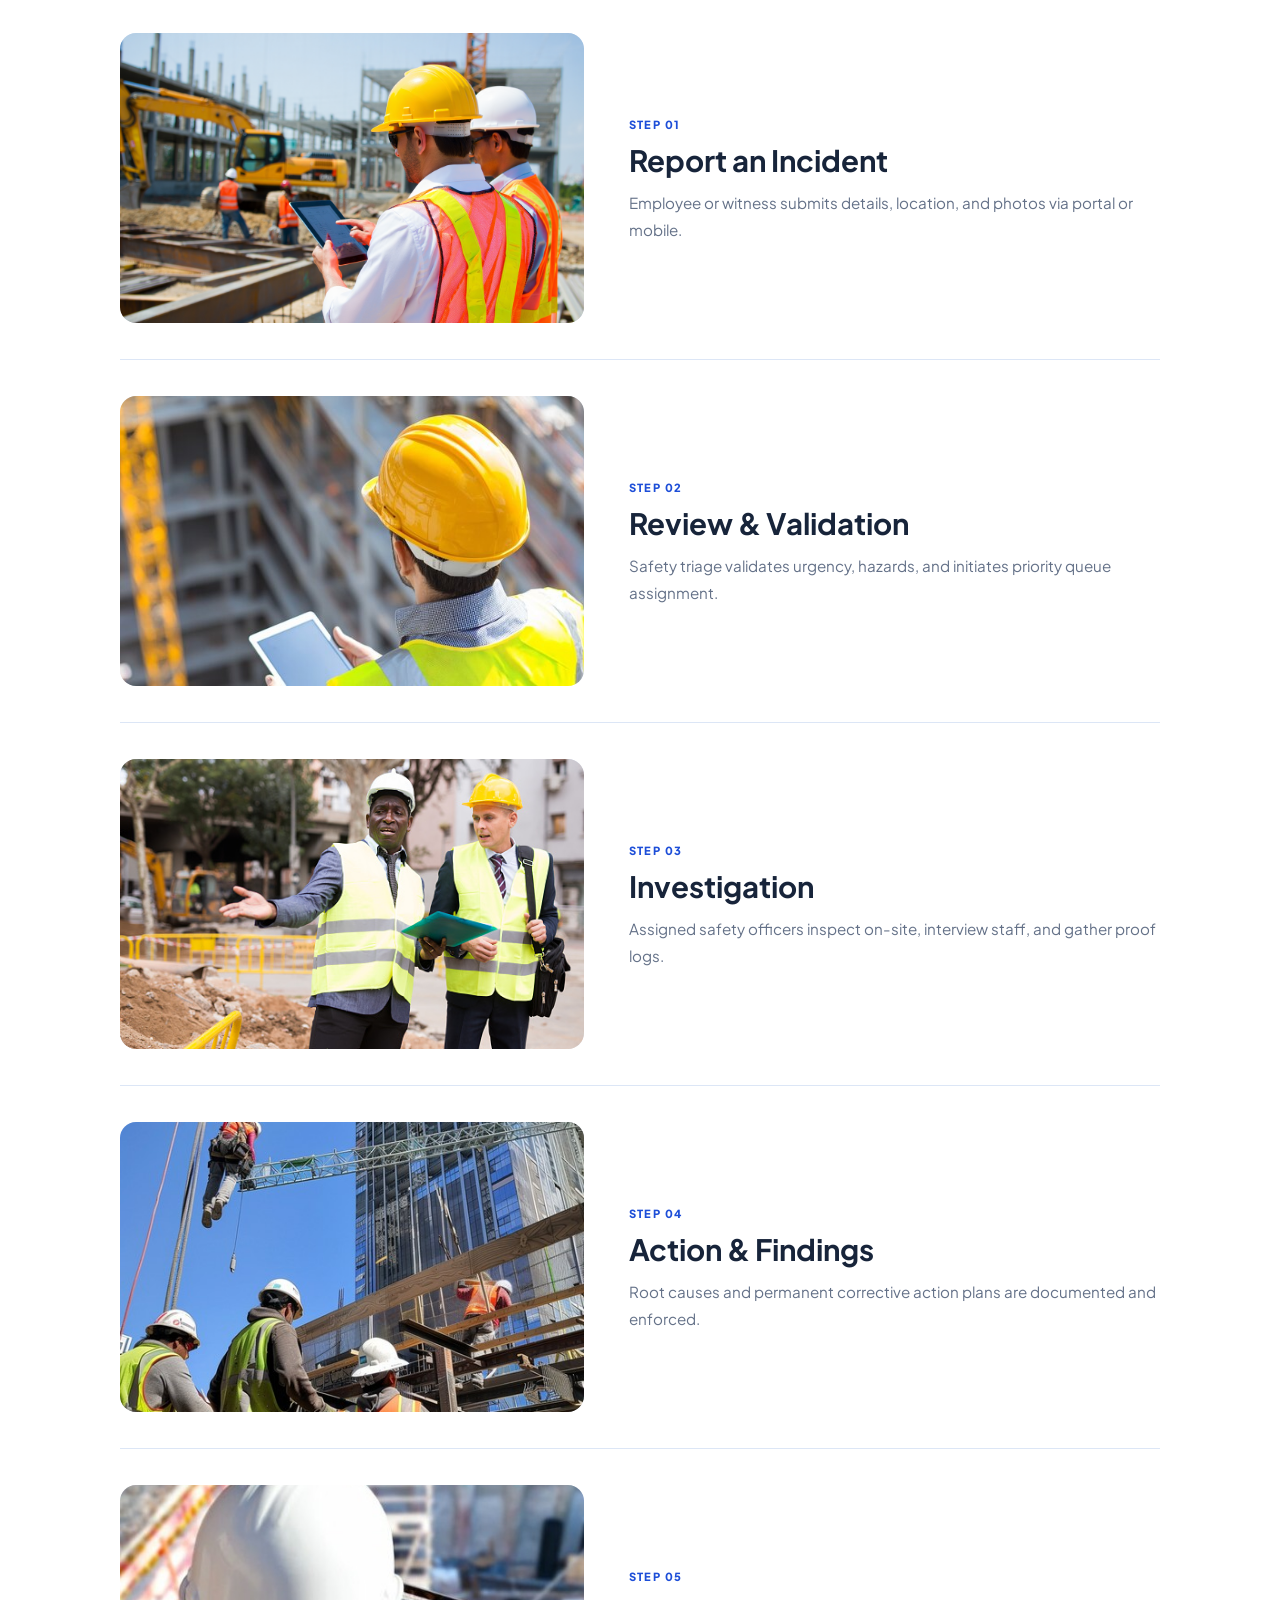
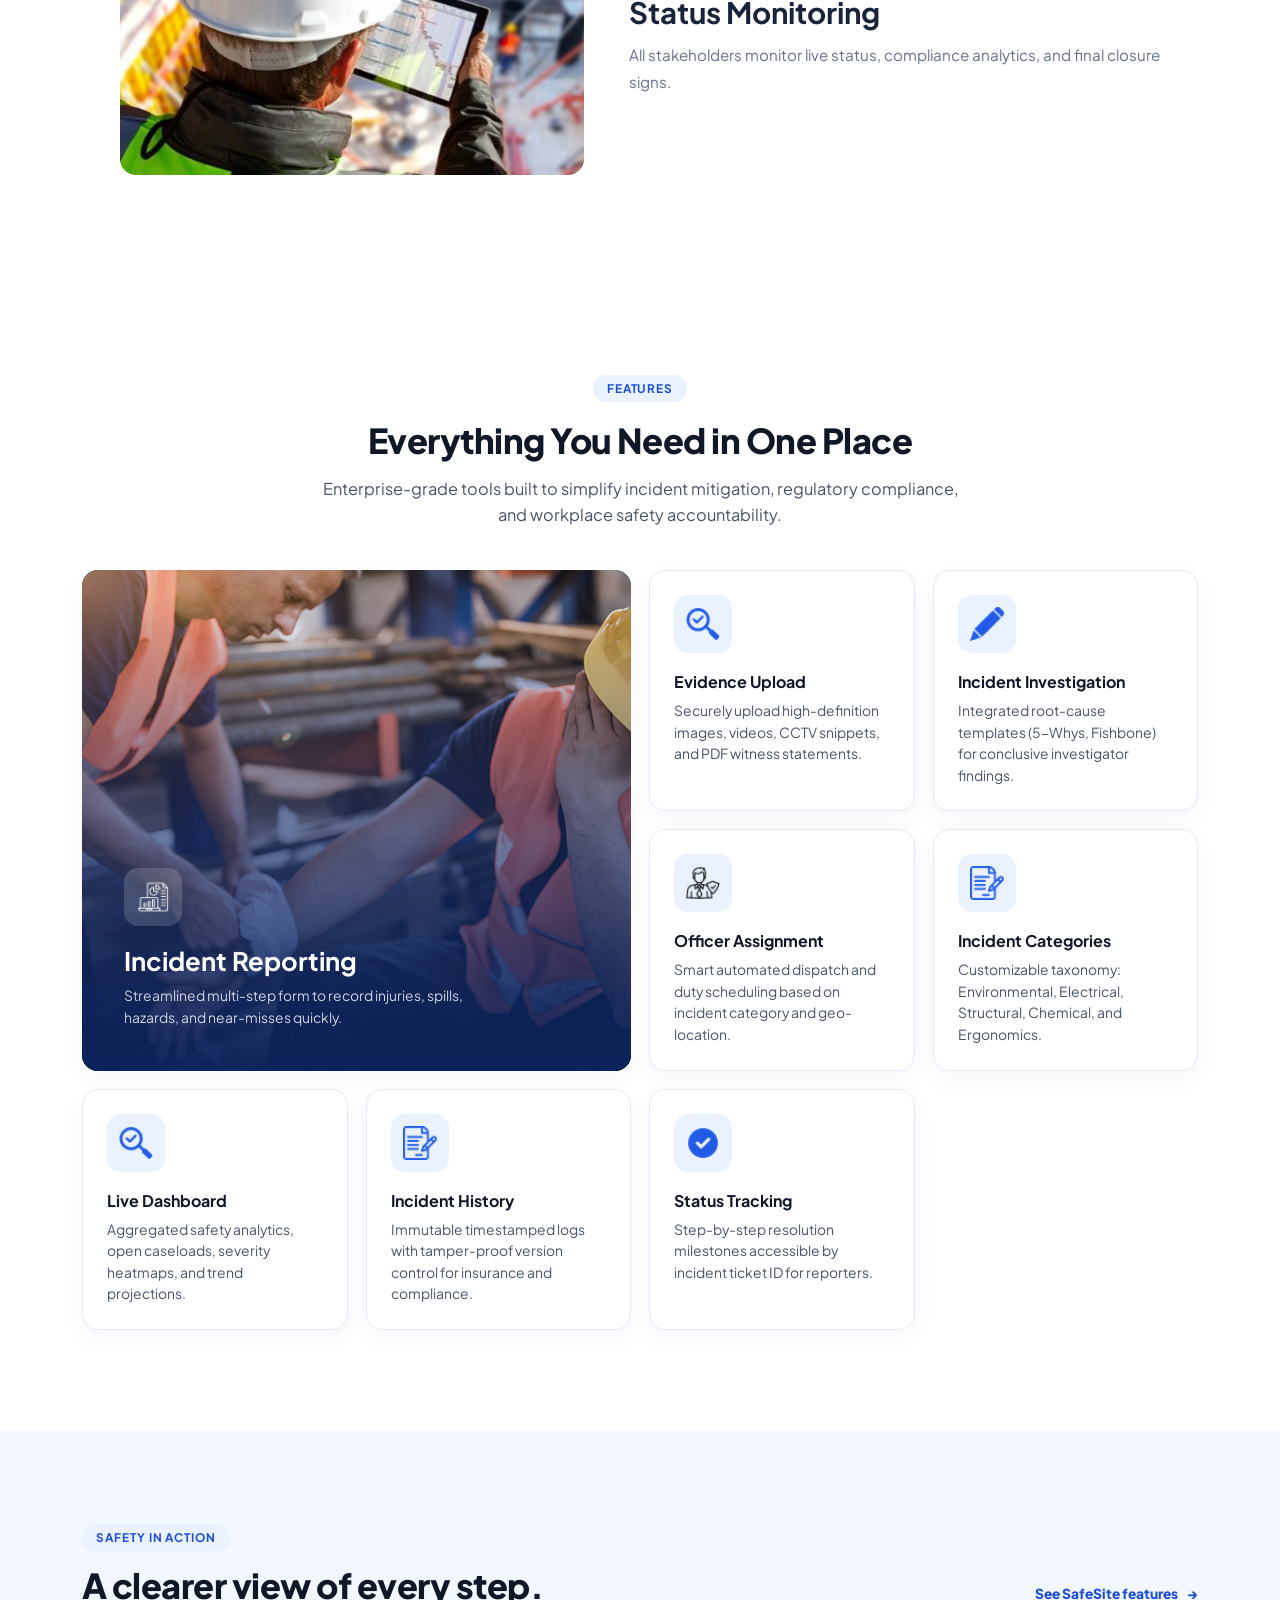
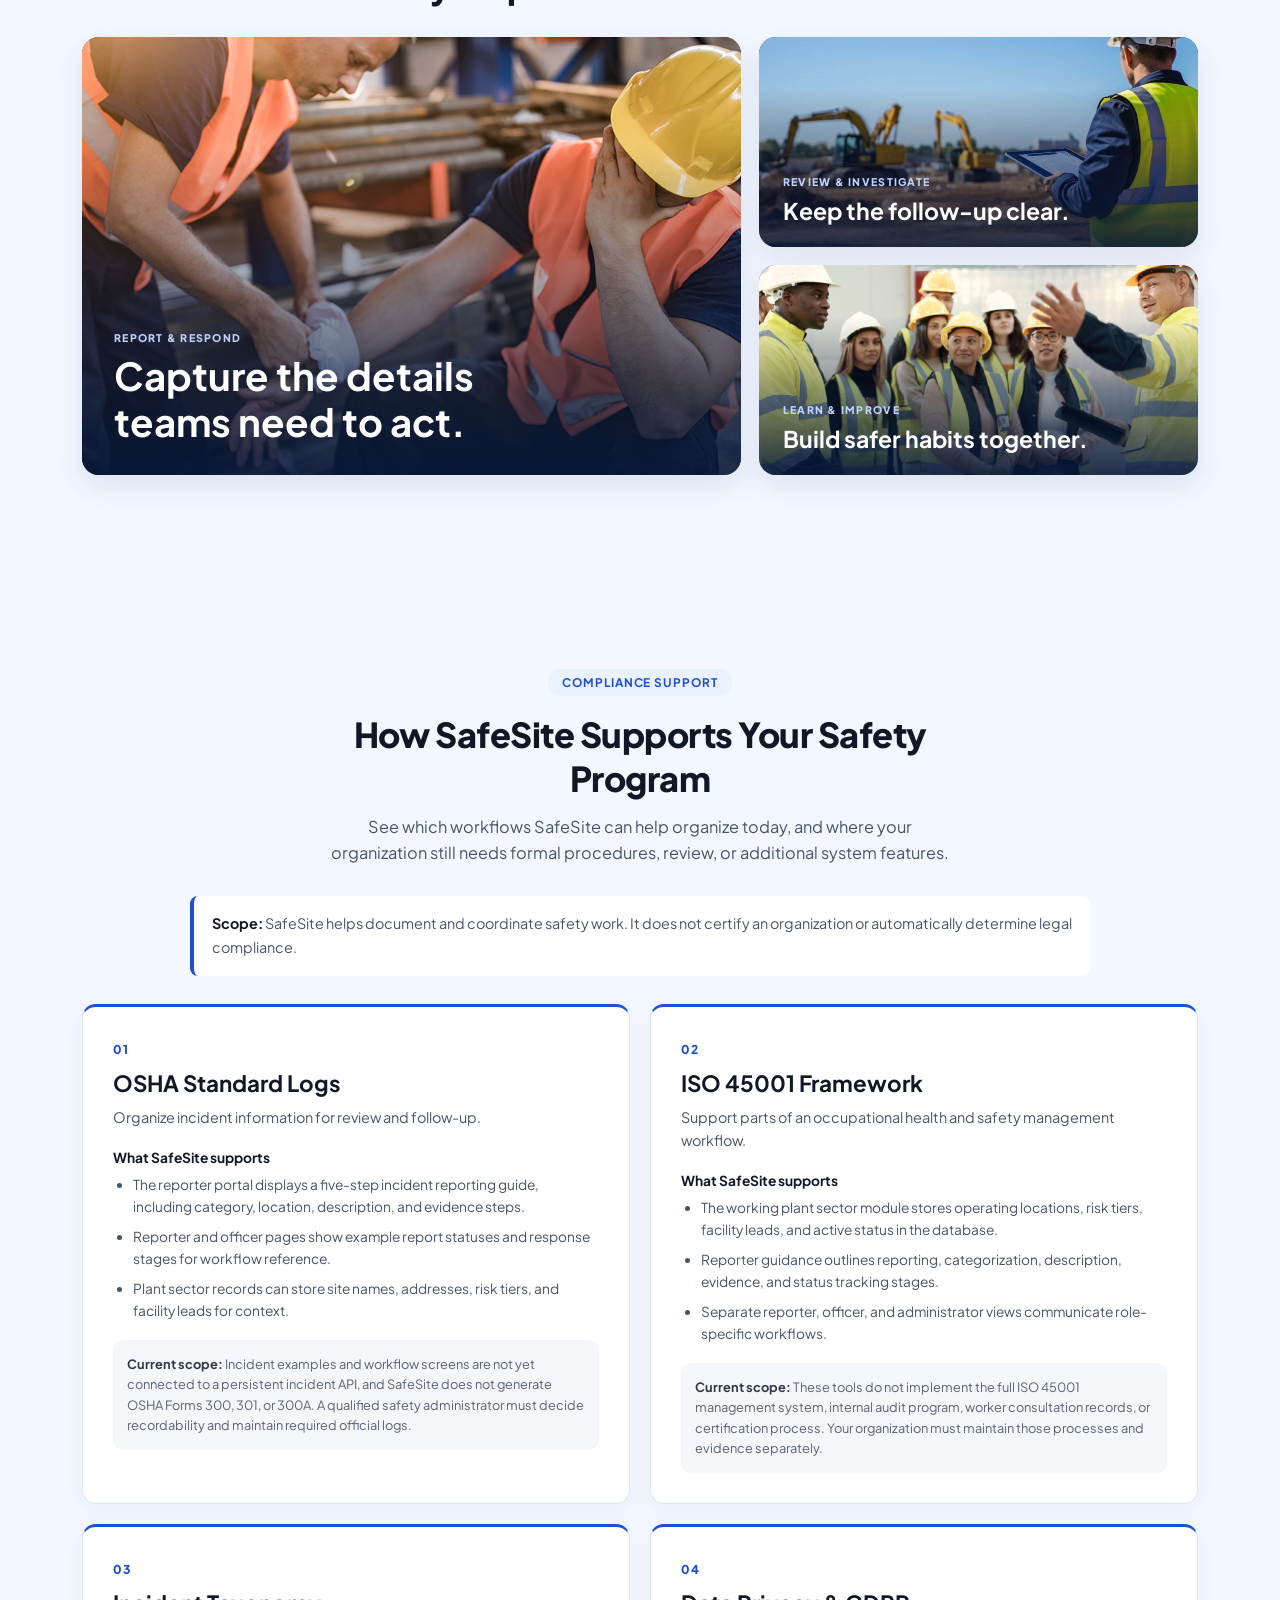
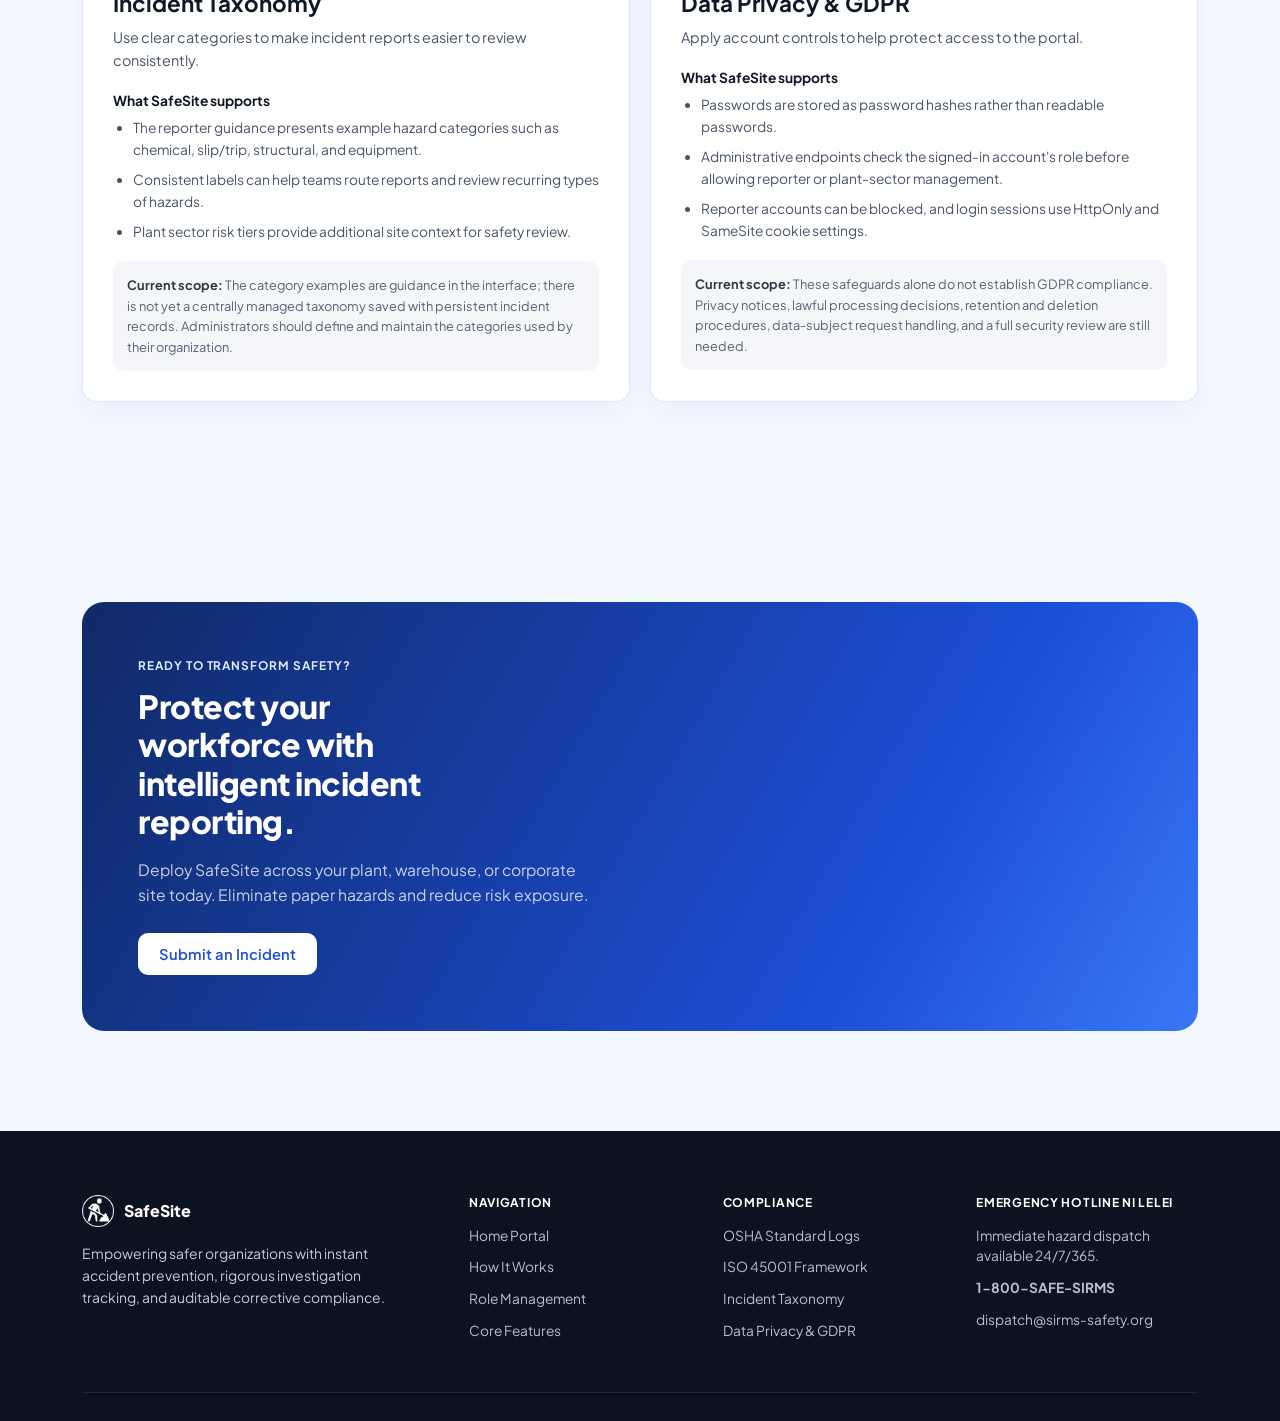
==== commit 640b6d33: "lelei" ====
--- a/frontend/pages/index.html
+++ b/frontend/pages/index.html
@@ -49,18 +49,18 @@
             </button>
             <div class="mega-menu" id="how-menu-panel" hidden>
               <div class="mega-grid">
-                <a class="mega-item" href="#how"
+                <a class="mega-item" href="#process-report"
                   ><span class="mega-icon"
                     ><img src="../assets/icons/reporting.png" alt="" /></span
                   ><span
-                    ><strong>Incident Reporting</strong
+                    ><strong>Report an Incident</strong
                     ><small
                       >Submit hazards, injuries, and near misses with supporting
                       details.</small
                     ></span
                   ></a
                 >
-                <a class="mega-item" href="#features"
+                <a class="mega-item" href="#process-review"
                   ><span class="mega-icon"
                     ><img
                       src="../assets/icons/quality-control.png"
@@ -73,48 +73,35 @@
                     ></span
                   ></a
                 >
-                <a class="mega-item" href="#features"
+                <a class="mega-item" href="#process-investigation"
                   ><span class="mega-icon"
                     ><img src="../assets/icons/pen.png" alt="" /></span
                   ><span
-                    ><strong>Incident Investigation</strong
+                    ><strong>Investigation</strong
                     ><small
                       >Assign officers to investigate and document
                       findings.</small
                     ></span
                   ></a
                 >
-                <a class="mega-item" href="#features"
+                <a class="mega-item" href="#process-actions"
                   ><span class="mega-icon"
                     ><img src="../assets/icons/contract.png" alt="" /></span
                   ><span
-                    ><strong>Corrective Actions</strong
+                    ><strong>Action &amp; Findings</strong
                     ><small
                       >Record follow-up actions and keep ownership clear.</small
                     ></span
                   ></a
                 >
-                <a class="mega-item" href="#features"
+                <a class="mega-item" href="#process-status"
                   ><span class="mega-icon"
                     ><img src="../assets/icons/check.png" alt="" /></span
                   ><span
-                    ><strong>Status Tracking</strong
+                    ><strong>Status Monitoring</strong
                     ><small
                       >Follow each report from submission through
                       closure.</small
-                    ></span
-                  ></a
-                >
-                <a class="mega-item" href="#features"
-                  ><span class="mega-icon"
-                    ><img
-                      src="../assets/icons/security-helmet.png"
-                      alt="" /></span
-                  ><span
-                    ><strong>Safety Dashboard</strong
-                    ><small
-                      >See incident activity and safety trends in one
-                      place.</small
                     ></span
                   ></a
                 >
@@ -148,7 +135,7 @@
             </button>
             <div class="mega-menu" id="features-menu-panel" hidden>
               <div class="mega-grid">
-                <a class="mega-item" href="#features"
+                <a class="mega-item" href="#feature-reporting"
                   ><span class="mega-icon"
                     ><img src="../assets/icons/reporting.png" alt="" /></span
                   ><span
@@ -159,30 +146,30 @@
                     ></span
                   ></a
                 >
-                <a class="mega-item" href="#features"
+                <a class="mega-item" href="#feature-evidence"
                   ><span class="mega-icon"
                     ><img
                       src="../assets/icons/quality-control.png"
                       alt="" /></span
                   ><span
-                    ><strong>Evidence &amp; History</strong
+                    ><strong>Evidence Upload</strong
                     ><small
                       >Keep supporting files and incident records
                       organized.</small
                     ></span
                   ></a
                 >
-                <a class="mega-item" href="#features"
+                <a class="mega-item" href="#feature-investigation"
                   ><span class="mega-icon"
                     ><img src="../assets/icons/pen.png" alt="" /></span
                   ><span
-                    ><strong>Investigation</strong
+                    ><strong>Incident Investigation</strong
                     ><small
                       >Document findings, causes, and follow-up actions.</small
                     ></span
                   ></a
                 >
-                <a class="mega-item" href="#features"
+                <a class="mega-item" href="#feature-assignment"
                   ><span class="mega-icon"
                     ><img src="../assets/icons/businessman.png" alt="" /></span
                   ><span
@@ -192,7 +179,17 @@
                     ></span
                   ></a
                 >
-                <a class="mega-item" href="#features"
+                <a class="mega-item" href="#feature-categories"
+                  ><span class="mega-icon"
+                    ><img src="../assets/icons/contract.png" alt="" /></span
+                  ><span
+                    ><strong>Incident Categories</strong
+                    ><small
+                      >Browse the hazard categories shown in the feature overview.</small
+                    ></span
+                  ></a
+                >
+                <a class="mega-item" href="#feature-status"
                   ><span class="mega-icon"
                     ><img src="../assets/icons/check.png" alt="" /></span
                   ><span
@@ -203,13 +200,23 @@
                     ></span
                   ></a
                 >
-                <a class="mega-item" href="#features"
+                <a class="mega-item" href="#feature-history"
+                  ><span class="mega-icon"
+                    ><img src="../assets/icons/contract.png" alt="" /></span
+                  ><span
+                    ><strong>Incident History</strong
+                    ><small
+                      >Review the incident history feature in the overview.</small
+                    ></span
+                  ></a
+                >
+                <a class="mega-item" href="#feature-dashboard"
                   ><span class="mega-icon"
                     ><img
                       src="../assets/icons/security-helmet.png"
                       alt="" /></span
                   ><span
-                    ><strong>Safety Dashboard</strong
+                    ><strong>Live Dashboard</strong
                     ><small
                       >Review incident activity and safety trends.</small
                     ></span
@@ -314,25 +321,23 @@
             helps your team follow every report through review and resolution.
           </p>
           <div class="hero-ctas">
-            <a class="btn btn-primary" href="login.html">Report an Incident <span aria-hidden="true">→</span></a>
-            <a class="btn btn-ghost" href="#how">See how it works</a>
+            <button class="btn btn-ghost" id="demo-open" type="button" aria-haspopup="dialog">Watch Demo Video</button>
           </div>
           <div class="hero-proof"><span class="proof-check" aria-hidden="true">✓</span> A clear record from first report to final action</div>
         </div>
-        <aside class="hero-portal" aria-label="SafeSite portal access">
-          <span class="portal-kicker">SAFETY, IN ONE PLACE</span>
-          <h2>Make every report count.</h2>
-          <p>Share what happened. The right people can review it, investigate, and keep the follow-up moving.</p>
-          <a class="portal-link" href="login.html">Open the SafeSite portal <span aria-hidden="true">↗</span></a>
-          <div class="portal-divider"></div>
-          <div class="portal-points">
-            <div><span class="portal-number">01</span><span><strong>Report</strong><small>Capture the details</small></span></div>
-            <div><span class="portal-number">02</span><span><strong>Respond</strong><small>Review and investigate</small></span></div>
-            <div><span class="portal-number">03</span><span><strong>Resolve</strong><small>Track actions to closure</small></span></div>
-          </div>
-        </div>
       </div>
     </section>
+
+    <dialog class="demo-dialog" id="demo-dialog" aria-labelledby="demo-dialog-title">
+      <div class="demo-dialog-header">
+        <h2 id="demo-dialog-title">SafeSite Demo Video</h2>
+        <button class="demo-dialog-close" id="demo-close" type="button" aria-label="Close demo">&times;</button>
+      </div>
+      <video id="demo-video" controls playsinline preload="metadata">
+        <source src="../video/SafeSite_Product_Demo_with_voiceover.mp4" type="video/mp4" />
+        Your browser does not support the video player.
+      </video>
+    </dialog>
 
     <section class="capability-strip" aria-label="SafeSite capabilities">
       <div class="wrap capability-list">
@@ -373,24 +378,24 @@
           </p>
         </div>
         <div class="how-steps">
-          <article class="how-step">
+          <article class="how-step" id="process-report">
             <div class="how-step-image"><img src="../assets/images/image.png" alt="Safety officers reviewing a worksite report" loading="lazy" /></div>
             <div class="how-step-copy"><span class="step-label">STEP 01</span><h3>Report an Incident</h3><p>Employee or witness submits details, location, and photos via portal or mobile.</p></div>
           </article>
-          <article class="how-step">
-            <div class="how-step-image" aria-hidden="true"></div>
+          <article class="how-step" id="process-review">
+            <div class="how-step-image"><img src="../assets/images/reviewimg.jpg" alt="Safety worker reviewing a report on a tablet" loading="lazy" /></div>
             <div class="how-step-copy"><span class="step-label">STEP 02</span><h3>Review &amp; Validation</h3><p>Safety triage validates urgency, hazards, and initiates priority queue assignment.</p></div>
           </article>
-          <article class="how-step">
-            <div class="how-step-image" aria-hidden="true"></div>
+          <article class="how-step" id="process-investigation">
+            <div class="how-step-image"><img src="../assets/images/investigateimg.jpg" alt="Safety officers discussing an investigation at a worksite" loading="lazy" /></div>
             <div class="how-step-copy"><span class="step-label">STEP 03</span><h3>Investigation</h3><p>Assigned safety officers inspect on-site, interview staff, and gather proof logs.</p></div>
           </article>
-          <article class="how-step">
-            <div class="how-step-image" aria-hidden="true"></div>
+          <article class="how-step" id="process-actions">
+            <div class="how-step-image"><img src="../assets/images/construction-site-activity-stockcake.jpg" alt="Workers coordinating a safety action at a construction site" loading="lazy" /></div>
             <div class="how-step-copy"><span class="step-label">STEP 04</span><h3>Action &amp; Findings</h3><p>Root causes and permanent corrective action plans are documented and enforced.</p></div>
           </article>
-          <article class="how-step">
-            <div class="how-step-image" aria-hidden="true"></div>
+          <article class="how-step" id="process-status">
+            <div class="how-step-image"><img src="../assets/images/monitoring.jpg" alt="Safety officer monitoring site information on a tablet" loading="lazy" /></div>
             <div class="how-step-copy"><span class="step-label">STEP 05</span><h3>Status Monitoring</h3><p>All stakeholders monitor live status, compliance analytics, and final closure signs.</p></div>
           </article>
         </div>
@@ -417,7 +422,7 @@
             <div class="fi fi-red">
               <img src="../assets/icons/reporting.png" alt="" />
             </div>
-            <h3>Incident Reporting</h3>
+            <h3 id="feature-reporting">Incident Reporting</h3>
             <p>
               Streamlined multi-step form to record injuries, spills, hazards,
               and near-misses quickly.
@@ -427,7 +432,7 @@
             <div class="fi fi-purple">
               <img src="../assets/icons/quality-control.png" alt="" />
             </div>
-            <h3>Evidence Upload</h3>
+            <h3 id="feature-evidence">Evidence Upload</h3>
             <p>
               Securely upload high-definition images, videos, CCTV snippets, and
               PDF witness statements.
@@ -437,7 +442,7 @@
             <div class="fi fi-green">
               <img src="../assets/icons/pen.png" alt="" />
             </div>
-            <h3>Incident Investigation</h3>
+            <h3 id="feature-investigation">Incident Investigation</h3>
             <p>
               Integrated root-cause templates (5-Whys, Fishbone) for conclusive
               investigator findings.
@@ -451,7 +456,7 @@
                 alt=""
               />
             </div>
-            <h3>Officer Assignment</h3>
+            <h3 id="feature-assignment">Officer Assignment</h3>
             <p>
               Smart automated dispatch and duty scheduling based on incident
               category and geo-location.
@@ -461,7 +466,7 @@
             <div class="fi fi-blue">
               <img src="../assets/icons/contract.png" alt="" />
             </div>
-            <h3>Incident Categories</h3>
+            <h3 id="feature-categories">Incident Categories</h3>
             <p>
               Customizable taxonomy: Environmental, Electrical, Structural,
               Chemical, and Ergonomics.
@@ -471,7 +476,7 @@
             <div class="fi fi-purple">
               <img src="../assets/icons/quality-control.png" alt="" />
             </div>
-            <h3>Live Dashboard</h3>
+            <h3 id="feature-dashboard">Live Dashboard</h3>
             <p>
               Aggregated safety analytics, open caseloads, severity heatmaps,
               and trend projections.
@@ -481,7 +486,7 @@
             <div class="fi fi-teal">
               <img src="../assets/icons/contract.png" alt="" />
             </div>
-            <h3>Incident History</h3>
+            <h3 id="feature-history">Incident History</h3>
             <p>
               Immutable timestamped logs with tamper-proof version control for
               insurance and compliance.
@@ -491,7 +496,7 @@
             <div class="fi fi-yellow">
               <img src="../assets/icons/check.png" alt="" />
             </div>
-            <h3>Status Tracking</h3>
+            <h3 id="feature-status">Status Tracking</h3>
             <p>
               Step-by-step resolution milestones accessible by incident ticket
               ID for reporters.
--- a/frontend/assets/css/style.css
+++ b/frontend/assets/css/style.css
@@ -104,7 +104,10 @@
 
 nav.links {
     display: flex;
-    gap: 30px;
+    flex: 1;
+    justify-content: center;
+    min-width: 0;
+    gap: clamp(12px, 2vw, 30px);
     align-items: center;
 }
 
@@ -440,6 +443,7 @@
     display: flex;
     align-items: center;
     gap: 18px;
+    flex-shrink: 0;
 }
 
 .track {
@@ -1038,6 +1042,40 @@
     }
 }
 
+@media (max-width:760px) {
+    .nav-inner {
+        flex-wrap: wrap;
+        padding: 14px 24px;
+        gap: 10px;
+    }
+
+    nav.links {
+        order: 3;
+        width: 100%;
+        flex: 0 0 100%;
+        justify-content: space-between;
+        gap: clamp(2px, .8vw, 8px);
+    }
+
+    nav.links > a[href="#home"] { display: none; }
+
+    .nav-actions .btn {
+        padding: 9px 11px;
+        font-size: .78rem;
+    }
+
+    .menu-trigger {
+        gap: 4px;
+        font-size: clamp(.62rem, 2.1vw, .82rem);
+    }
+
+    .menu-trigger svg { width: 12px; }
+
+    .mega-menu {
+        top: calc(env(safe-area-inset-top, 0px) + 112px);
+    }
+}
+
 @media (max-width:640px) {
     .wrap {
         padding: 0 20px;
@@ -1053,7 +1091,7 @@
         order: 3;
         width: 100%;
         justify-content: space-between;
-        gap: 8px;
+        gap: clamp(2px, .8vw, 6px);
     }
 
     nav.links > a[href="#home"] {
@@ -1074,7 +1112,8 @@
     }
 
     .menu-trigger {
-        font-size: .82rem;
+        gap: 4px;
+        font-size: clamp(.62rem, 2.1vw, .78rem);
         white-space: nowrap;
     }
 
@@ -1536,9 +1575,8 @@
 
 .hero .wrap {
     display: grid;
-    grid-template-columns: minmax(0, 1.2fr) minmax(280px, .68fr);
-    align-items: center;
-    gap: clamp(36px, 8vw, 108px);
+    grid-template-columns: minmax(0, 1fr);
+    align-items: center;
 }
 
 .hero-copy {
@@ -1605,6 +1643,62 @@
     background: rgba(255,255,255,.09);
 }
 
+.demo-dialog {
+    width: min(900px, calc(100% - 32px));
+    max-width: none;
+    padding: 0;
+    overflow: hidden;
+    border: 1px solid rgba(255, 255, 255, .16);
+    border-radius: 18px;
+    background: #0b1220;
+    color: #fff;
+    box-shadow: 0 24px 80px rgba(0, 0, 0, .45);
+}
+
+.demo-dialog::backdrop {
+    background: rgba(4, 10, 20, .78);
+    backdrop-filter: blur(4px);
+}
+
+.demo-dialog-header {
+    display: flex;
+    align-items: center;
+    justify-content: space-between;
+    gap: 16px;
+    padding: 16px 20px;
+}
+
+.demo-dialog-header h2 {
+    margin: 0;
+    color: #fff;
+    font-size: 1.05rem;
+}
+
+.demo-dialog-close {
+    display: grid;
+    width: 36px;
+    height: 36px;
+    place-items: center;
+    border: 1px solid rgba(255, 255, 255, .22);
+    border-radius: 50%;
+    background: transparent;
+    color: #fff;
+    font-size: 1.5rem;
+    line-height: 1;
+    cursor: pointer;
+}
+
+.demo-dialog-close:hover {
+    background: rgba(255, 255, 255, .12);
+}
+
+.demo-dialog video {
+    display: block;
+    width: 100%;
+    max-height: calc(100vh - 110px);
+    background: #000;
+}
+
 .hero-proof {
     display: flex;
     align-items: center;
@@ -1613,11 +1707,6 @@
     color: rgba(255,255,255,.82);
     font-size: .84rem;
 }
-
-.hero-portal .portal-kicker { color: #1d4ed8; }
-.portal-link { background: #1d4ed8; color: #fff; }
-.portal-link:hover { background: #173eb8; }
-.portal-number { background: #eaf1ff; color: #1d4ed8; }
 
 .proof-check {
     display: grid;
@@ -1630,99 +1719,6 @@
     font-weight: 800;
 }
 
-.hero-portal {
-    padding: clamp(24px, 3vw, 36px);
-    border: 1px solid rgba(255,255,255,.28);
-    border-radius: 18px;
-    background: rgba(255,255,255,.96);
-    color: #1e2430;
-    box-shadow: 0 24px 70px rgba(0,0,0,.24);
-    backdrop-filter: blur(12px);
-}
-
-.portal-kicker {
-    color: #9a7410;
-    font-size: .68rem;
-    font-weight: 800;
-    letter-spacing: .12em;
-}
-
-.hero-portal h2 {
-    margin: 10px 0 8px;
-    font-size: clamp(1.45rem, 2.2vw, 1.8rem);
-    letter-spacing: -.03em;
-}
-
-.hero-portal > p {
-    margin: 0;
-    color: #687080;
-    font-size: .88rem;
-    line-height: 1.6;
-}
-
-.portal-link {
-    display: flex;
-    justify-content: space-between;
-    align-items: center;
-    gap: 12px;
-    margin-top: 20px;
-    padding: 13px 15px;
-    border-radius: 9px;
-    background: #f3c52f;
-    color: #17191d;
-    font-size: .85rem;
-    font-weight: 800;
-}
-
-.portal-link:hover {
-    background: #ffda52;
-}
-
-.portal-divider {
-    height: 1px;
-    margin: 23px 0 17px;
-    background: #e9ebef;
-}
-
-.portal-points {
-    display: grid;
-    gap: 13px;
-}
-
-.portal-points > div {
-    display: flex;
-    align-items: center;
-    gap: 12px;
-}
-
-.portal-number {
-    display: grid;
-    width: 32px;
-    height: 32px;
-    place-items: center;
-    flex: 0 0 32px;
-    border-radius: 50%;
-    background: #fff7d9;
-    color: #98720a;
-    font-size: .7rem;
-    font-weight: 800;
-}
-
-.portal-points strong,
-.portal-points small {
-    display: block;
-}
-
-.portal-points strong {
-    font-size: .81rem;
-}
-
-.portal-points small {
-    margin-top: 2px;
-    color: #777f8d;
-    font-size: .73rem;
-}
-
 section {
     padding: clamp(64px, 8vw, 100px) 0;
 }
@@ -1943,14 +1939,7 @@
         padding: 54px 0;
     }
 
-    .hero .wrap {
-        grid-template-columns: 1fr;
-        gap: 32px;
-    }
-
-    .hero-portal {
-        max-width: 520px;
-    }
+    .hero .wrap { grid-template-columns: 1fr; }
 }
 
 @media (max-width: 640px) {
@@ -2245,6 +2234,11 @@
     margin: 0 auto;
 }
 
+#how .how-step[id],
+#features .feat h3[id^="feature-"] {
+    scroll-margin-top: 130px;
+}
+
 #how .how-step {
     display: grid;
     grid-template-columns: minmax(0, 42%) minmax(0, 1fr);
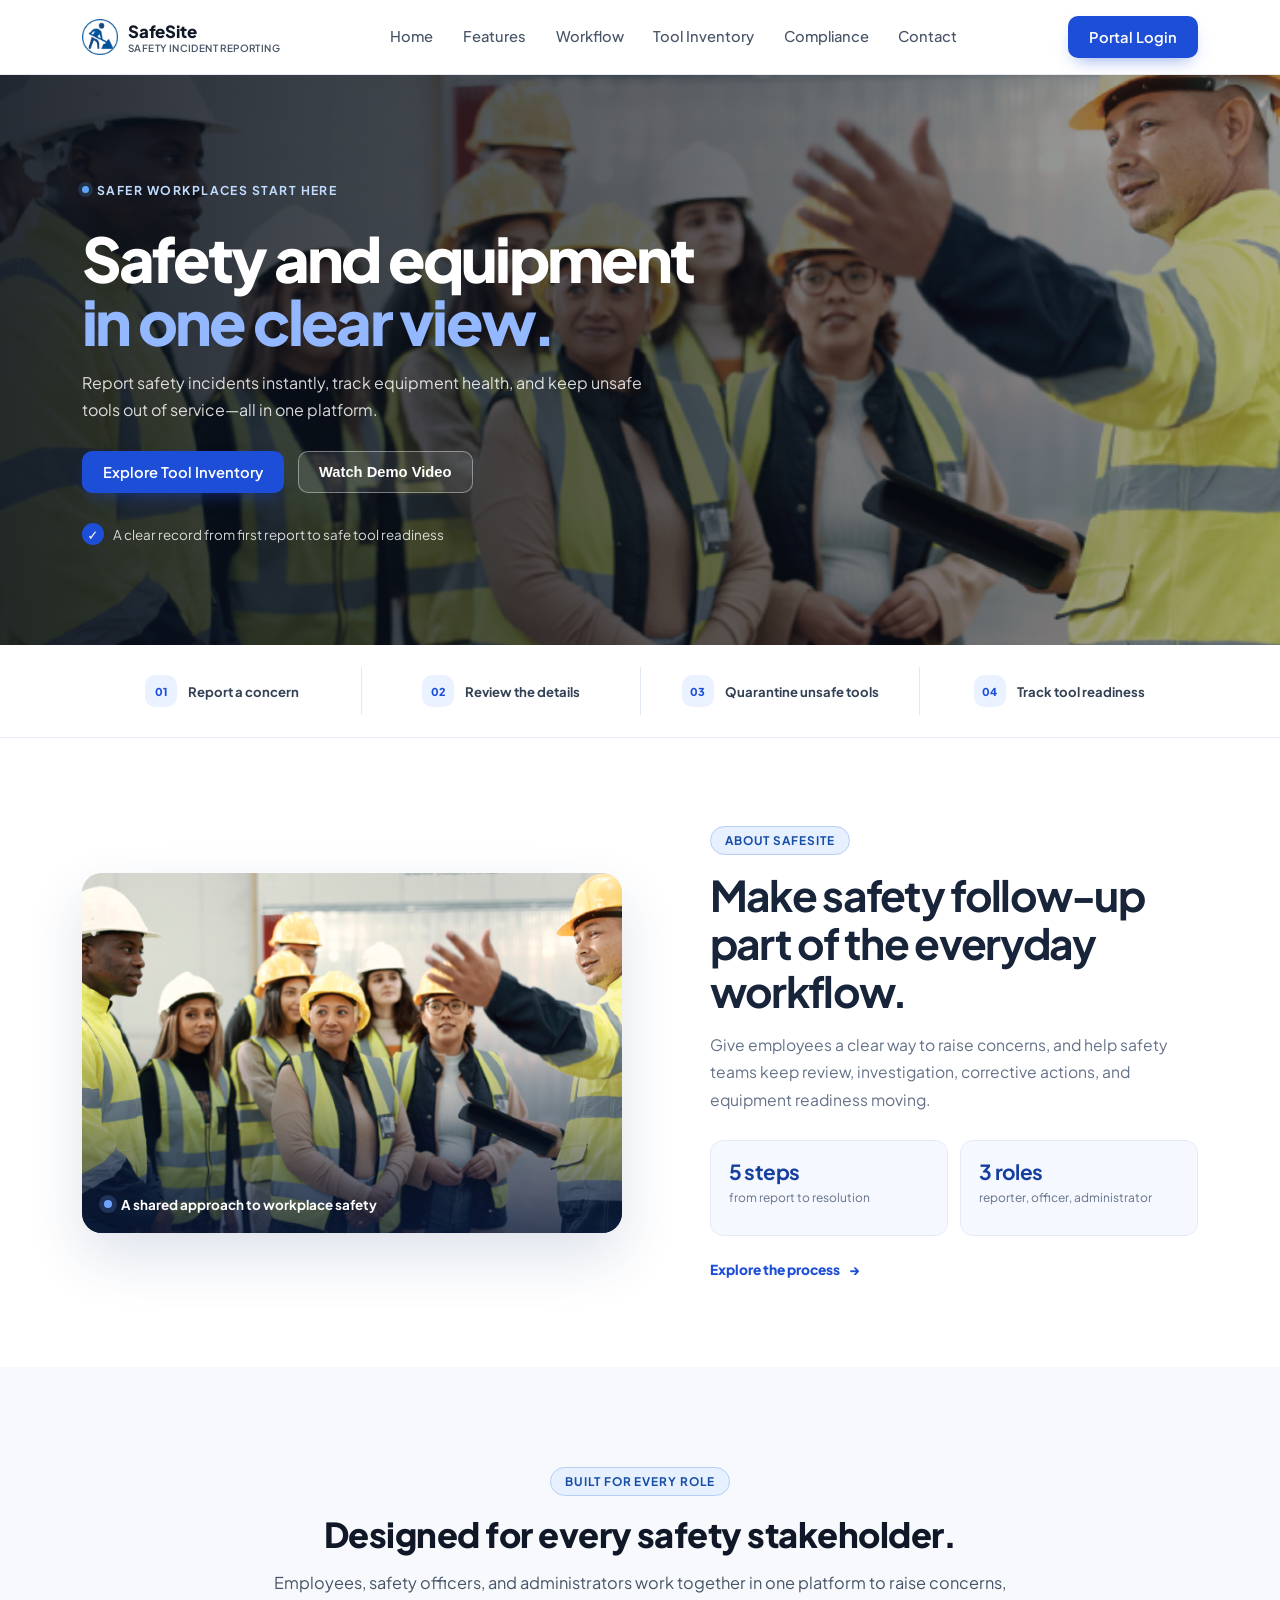
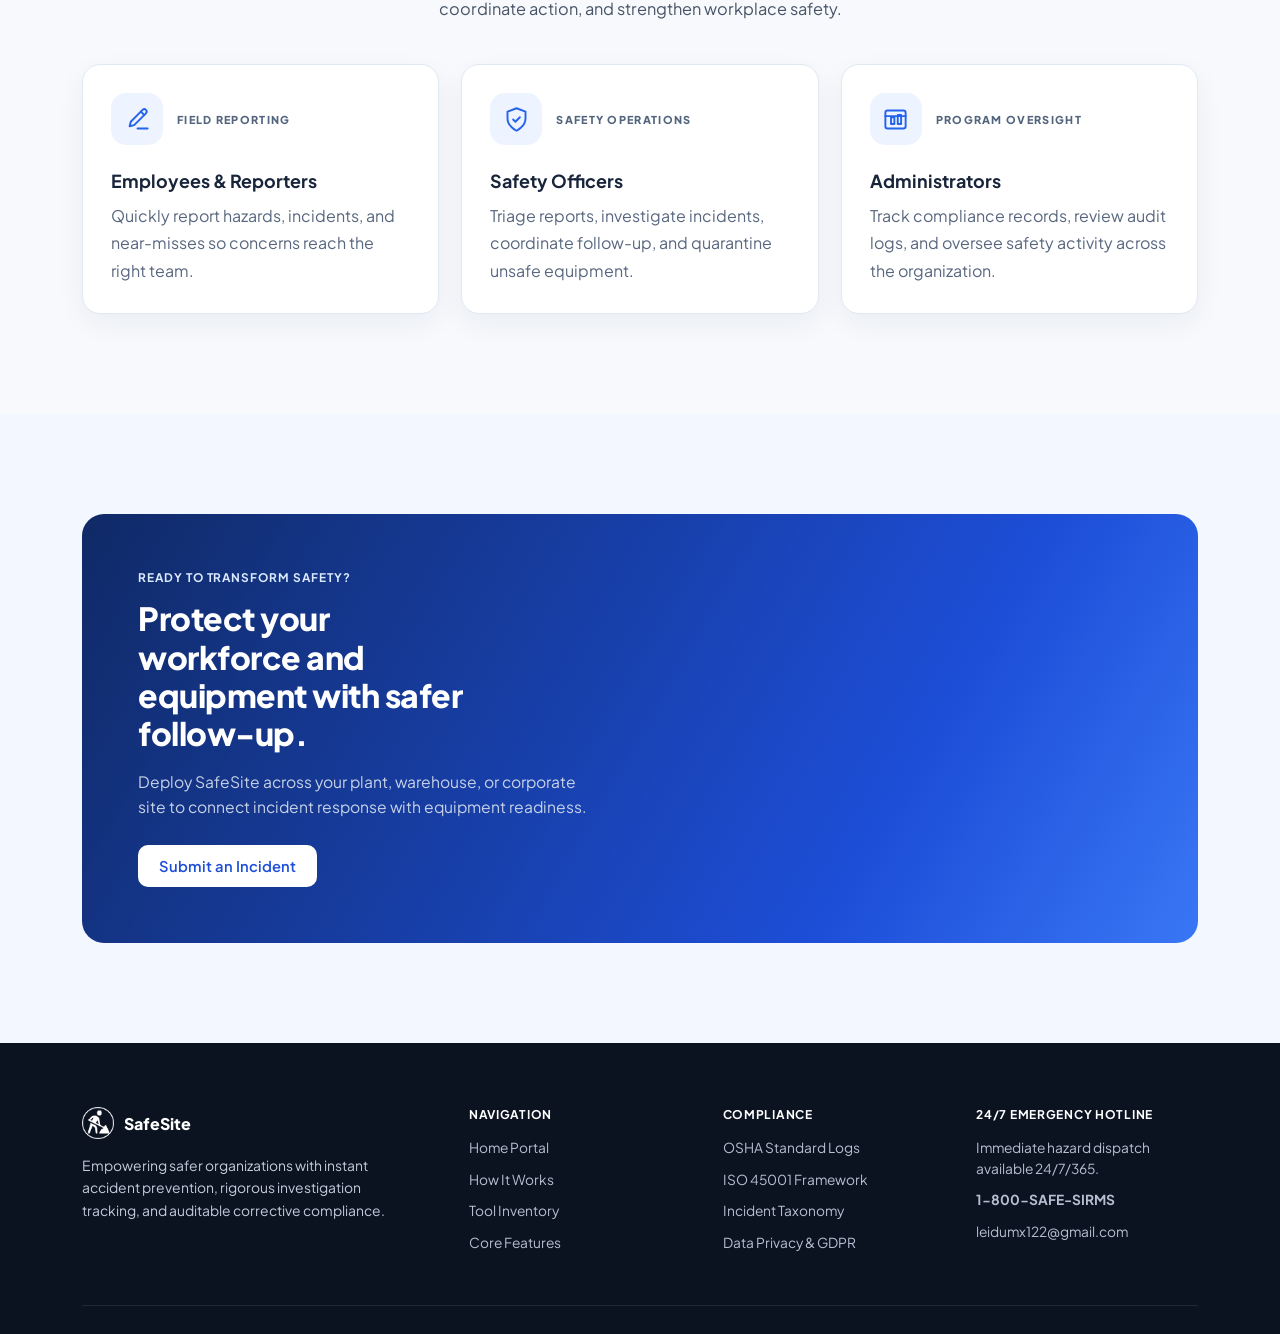
==== commit 413a4e8f: "lelei" ====
--- a/frontend/pages/index.html
+++ b/frontend/pages/index.html
@@ -27,7 +27,18 @@
             >SafeSite<span class="sub">SAFETY INCIDENT REPORTING</span></span
           >
         </div>
-        <nav class="links">
+        <button
+          class="nav-toggle"
+          type="button"
+          aria-expanded="false"
+          aria-controls="primary-navigation"
+        >
+          <span class="sr-only">Toggle navigation</span>
+          <span aria-hidden="true"></span>
+          <span aria-hidden="true"></span>
+          <span aria-hidden="true"></span>
+        </button>
+        <nav class="links legacy-navigation" hidden>
           <a href="#home" class="active">Home</a>
           <div class="nav-menu">
             <button
@@ -49,7 +60,7 @@
             </button>
             <div class="mega-menu" id="how-menu-panel" hidden>
               <div class="mega-grid">
-                <a class="mega-item" href="#process-report"
+                <a class="mega-item" href="workflow.html#process-report"
                   ><span class="mega-icon"
                     ><img src="../assets/icons/reporting.png" alt="" /></span
                   ><span
@@ -60,7 +71,7 @@
                     ></span
                   ></a
                 >
-                <a class="mega-item" href="#process-review"
+                <a class="mega-item" href="workflow.html#process-review"
                   ><span class="mega-icon"
                     ><img
                       src="../assets/icons/quality-control.png"
@@ -73,43 +84,43 @@
                     ></span
                   ></a
                 >
-                <a class="mega-item" href="#process-investigation"
+                <a class="mega-item" href="workflow.html#process-quarantine"
+                  ><span class="mega-icon"
+                    ><img src="../assets/icons/warning.png" alt="" /></span
+                  ><span
+                    ><strong>Link &amp; Quarantine Equipment</strong
+                    ><small
+                      >Tag affected tools and remove unsafe equipment from
+                      service.</small
+                    ></span
+                  ></a
+                >
+                <a class="mega-item" href="workflow.html#process-investigation"
                   ><span class="mega-icon"
                     ><img src="../assets/icons/pen.png" alt="" /></span
                   ><span
-                    ><strong>Investigation</strong
-                    ><small
-                      >Assign officers to investigate and document
-                      findings.</small
-                    ></span
-                  ></a
-                >
-                <a class="mega-item" href="#process-actions"
-                  ><span class="mega-icon"
-                    ><img src="../assets/icons/contract.png" alt="" /></span
-                  ><span
-                    ><strong>Action &amp; Findings</strong
-                    ><small
-                      >Record follow-up actions and keep ownership clear.</small
-                    ></span
-                  ></a
-                >
-                <a class="mega-item" href="#process-status"
+                    ><strong>Investigate &amp; Correct</strong
+                    ><small
+                      >Inspect the details and record corrective actions.</small
+                    ></span
+                  ></a
+                >
+                <a class="mega-item" href="workflow.html#process-status"
                   ><span class="mega-icon"
                     ><img src="../assets/icons/check.png" alt="" /></span
                   ><span
-                    ><strong>Status Monitoring</strong
-                    ><small
-                      >Follow each report from submission through
-                      closure.</small
+                    ><strong>Monitor Resolution &amp; Readiness</strong
+                    ><small
+                      >Follow the report and tool status through safe
+                      clearance.</small
                     ></span
                   ></a
                 >
               </div>
               <div class="mega-footer">
-                <a href="#how"
+                <a href="workflow.html"
                   >View the 5-step process <span aria-hidden="true">→</span></a
-                ><a href="#features"
+                ><a href="features.html"
                   >Explore all features <span aria-hidden="true">→</span></a
                 >
               </div>
@@ -135,7 +146,7 @@
             </button>
             <div class="mega-menu" id="features-menu-panel" hidden>
               <div class="mega-grid">
-                <a class="mega-item" href="#feature-reporting"
+                <a class="mega-item" href="features.html"
                   ><span class="mega-icon"
                     ><img src="../assets/icons/reporting.png" alt="" /></span
                   ><span
@@ -146,7 +157,7 @@
                     ></span
                   ></a
                 >
-                <a class="mega-item" href="#feature-evidence"
+                <a class="mega-item" href="features.html"
                   ><span class="mega-icon"
                     ><img
                       src="../assets/icons/quality-control.png"
@@ -159,7 +170,7 @@
                     ></span
                   ></a
                 >
-                <a class="mega-item" href="#feature-investigation"
+                <a class="mega-item" href="features.html"
                   ><span class="mega-icon"
                     ><img src="../assets/icons/pen.png" alt="" /></span
                   ><span
@@ -169,7 +180,7 @@
                     ></span
                   ></a
                 >
-                <a class="mega-item" href="#feature-assignment"
+                <a class="mega-item" href="features.html"
                   ><span class="mega-icon"
                     ><img src="../assets/icons/businessman.png" alt="" /></span
                   ><span
@@ -179,17 +190,18 @@
                     ></span
                   ></a
                 >
-                <a class="mega-item" href="#feature-categories"
+                <a class="mega-item" href="features.html"
                   ><span class="mega-icon"
                     ><img src="../assets/icons/contract.png" alt="" /></span
                   ><span
                     ><strong>Incident Categories</strong
                     ><small
-                      >Browse the hazard categories shown in the feature overview.</small
-                    ></span
-                  ></a
-                >
-                <a class="mega-item" href="#feature-status"
+                      >Browse the hazard categories shown in the feature
+                      overview.</small
+                    ></span
+                  ></a
+                >
+                <a class="mega-item" href="features.html"
                   ><span class="mega-icon"
                     ><img src="../assets/icons/check.png" alt="" /></span
                   ><span
@@ -200,17 +212,18 @@
                     ></span
                   ></a
                 >
-                <a class="mega-item" href="#feature-history"
+                <a class="mega-item" href="features.html"
                   ><span class="mega-icon"
                     ><img src="../assets/icons/contract.png" alt="" /></span
                   ><span
                     ><strong>Incident History</strong
                     ><small
-                      >Review the incident history feature in the overview.</small
-                    ></span
-                  ></a
-                >
-                <a class="mega-item" href="#feature-dashboard"
+                      >Review the incident history feature in the
+                      overview.</small
+                    ></span
+                  ></a
+                >
+                <a class="mega-item" href="features.html"
                   ><span class="mega-icon"
                     ><img
                       src="../assets/icons/security-helmet.png"
@@ -224,9 +237,12 @@
                 >
               </div>
               <div class="mega-footer">
-                <a href="#features"
+                <a href="features.html"
                   >See all SafeSite features
                   <span aria-hidden="true">→</span></a
+                >
+                <a href="inventory.html"
+                  >Explore tool inventory <span aria-hidden="true">→</span></a
                 >
               </div>
             </div>
@@ -259,47 +275,21 @@
                   >SAFETY &amp; RECORD KEEPING</span
                 >
                 <h3>Compliances</h3>
-                <a href="#osha-standard-logs">OSHA Standard Logs</a
-                ><a href="#iso-45001">ISO 45001 Framework</a
-                ><a href="#incident-taxonomy">Incident Taxonomy</a
-                ><a href="#data-privacy">Data Privacy &amp; GDPR</a>
+              <a href="compliance.html">OSHA Standard Logs</a
+              ><a href="compliance.html">ISO 45001 Framework</a
+              ><a href="compliance.html">Incident Taxonomy</a
+              ><a href="compliance.html">Data Privacy &amp; GDPR</a>
               </div>
             </div>
           </div>
-          <div class="nav-menu">
-            <button
-              class="menu-trigger"
-              type="button"
-              aria-expanded="false"
-              aria-controls="contact-menu-panel"
-            >
-              Contact
-              <svg aria-hidden="true" viewBox="0 0 20 20" fill="none">
-                <path
-                  d="m5 7.5 5 5 5-5"
-                  stroke="currentColor"
-                  stroke-width="1.8"
-                  stroke-linecap="round"
-                  stroke-linejoin="round"
-                />
-              </svg>
-            </button>
-            <div class="mega-menu contact-menu" id="contact-menu-panel" hidden>
-              <div class="contact-menu-content">
-                <span class="contact-menu-tag">SAFE SITE SUPPORT</span>
-                <h3>How can we help?</h3>
-                <p>
-                  Contact the SafeSite team for safety reporting and system
-                  assistance.
-                </p>
-                <a href="mailto:dispatch@sirms-safety.org"
-                  >dispatch@sirms-safety.org</a
-                ><a href="#contact"
-                  >View contact details <span aria-hidden="true">→</span></a
-                >
-              </div>
-            </div>
-          </div>
+        </nav>
+        <nav class="links page-nav landing-page-nav" id="primary-navigation" aria-label="Primary navigation">
+          <a href="#home" class="active">Home</a>
+          <a href="features.html">Features</a>
+          <a href="workflow.html">Workflow</a>
+          <a href="inventory.html">Tool Inventory</a>
+          <a href="compliance.html">Compliance</a>
+          <a href="contact.html">Contact</a>
         </nav>
         <div class="nav-actions">
           <a class="btn btn-primary" href="login.html">Portal Login</a>
@@ -314,225 +304,301 @@
             ><span class="dot"></span> SAFER WORKPLACES START HERE</span
           >
           <h1 class="hero-title">
-            Safety starts<br /><span class="accent">with speaking up.</span>
+            Safety and equipment<br /><span class="accent">in one clear view.</span>
           </h1>
           <p class="hero-lede">
-            Report hazards, injuries, and near misses in one place. SafeSite
-            helps your team follow every report through review and resolution.
+            Report safety incidents instantly, track equipment health, and keep
+            unsafe tools out of service—all in one platform.
           </p>
           <div class="hero-ctas">
-            <button class="btn btn-ghost" id="demo-open" type="button" aria-haspopup="dialog">Watch Demo Video</button>
-          </div>
-          <div class="hero-proof"><span class="proof-check" aria-hidden="true">✓</span> A clear record from first report to final action</div>
+            <a class="btn btn-primary" href="inventory.html">Explore Tool Inventory</a>
+            <button
+              class="btn btn-ghost"
+              id="demo-open"
+              type="button"
+              aria-haspopup="dialog"
+            >
+              Watch Demo Video
+            </button>
+          </div>
+          <div class="hero-proof">
+            <span class="proof-check" aria-hidden="true">✓</span> A clear record
+            from first report to safe tool readiness
+          </div>
         </div>
       </div>
     </section>
 
-    <dialog class="demo-dialog" id="demo-dialog" aria-labelledby="demo-dialog-title">
+    <dialog
+      class="demo-dialog"
+      id="demo-dialog"
+      aria-labelledby="demo-dialog-title"
+    >
       <div class="demo-dialog-header">
         <h2 id="demo-dialog-title">SafeSite Demo Video</h2>
-        <button class="demo-dialog-close" id="demo-close" type="button" aria-label="Close demo">&times;</button>
+        <button
+          class="demo-dialog-close"
+          id="demo-close"
+          type="button"
+          aria-label="Close demo"
+        >
+          &times;
+        </button>
       </div>
       <video id="demo-video" controls playsinline preload="metadata">
-        <source src="../video/SafeSite_Product_Demo_with_voiceover.mp4" type="video/mp4" />
+        <source
+          src="../video/SafeSite_Product_Demo_with_voiceover.mp4"
+          type="video/mp4"
+        />
         Your browser does not support the video player.
       </video>
     </dialog>
 
     <section class="capability-strip" aria-label="SafeSite capabilities">
       <div class="wrap capability-list">
-        <div><span class="capability-icon">01</span><span>Report a concern</span></div>
-        <div><span class="capability-icon">02</span><span>Review the details</span></div>
-        <div><span class="capability-icon">03</span><span>Investigate safely</span></div>
-        <div><span class="capability-icon">04</span><span>Track follow-up</span></div>
+        <div>
+          <span class="capability-icon">01</span><span>Report a concern</span>
+        </div>
+        <div>
+          <span class="capability-icon">02</span><span>Review the details</span>
+        </div>
+        <div>
+          <span class="capability-icon">03</span><span>Quarantine unsafe tools</span>
+        </div>
+        <div>
+          <span class="capability-icon">04</span><span>Track tool readiness</span>
+        </div>
       </div>
     </section>
 
     <section class="about-showcase" id="about">
       <div class="wrap about-layout">
         <div class="about-photo">
-          <img src="../assets/images/MGT_Training_01.jpg" alt="Safety team taking part in a workplace training session" />
-          <span class="photo-caption"><span class="caption-dot"></span> A shared approach to workplace safety</span>
+          <img
+            src="../assets/images/MGT_Training_01.jpg"
+            alt="Safety team taking part in a workplace training session"
+          />
+          <span class="photo-caption"
+            ><span class="caption-dot"></span> A shared approach to workplace
+            safety</span
+          >
         </div>
         <div class="about-copy">
           <span class="sec-tag">ABOUT SAFESITE</span>
           <h2>Make safety follow-up part of the everyday workflow.</h2>
-          <p>Give employees a clear way to raise concerns, and help safety teams keep review, investigation, and corrective actions moving.</p>
+          <p>
+            Give employees a clear way to raise concerns, and help safety teams
+            keep review, investigation, corrective actions, and equipment
+            readiness moving.
+          </p>
           <div class="about-stats">
-            <div><strong>5 steps</strong><span>from report to resolution</span></div>
-            <div><strong>3 roles</strong><span>reporter, officer, administrator</span></div>
-          </div>
-          <a class="text-link" href="#how">Explore the process <span aria-hidden="true">→</span></a>
+            <div>
+              <strong>5 steps</strong><span>from report to resolution</span>
+            </div>
+            <div>
+              <strong>3 roles</strong
+              ><span>reporter, officer, administrator</span>
+            </div>
+          </div>
+          <a class="text-link" href="workflow.html"
+            >Explore the process <span aria-hidden="true">→</span></a
+          >
         </div>
       </div>
     </section>
 
-    <section class="tinted" id="how">
+    <section class="tinted" id="how" hidden>
       <div class="wrap">
         <div class="sec-head how-section-head">
           <span class="sec-tag">HOW IT WORKS</span>
           <h2 class="sec-title">From Report to Resolution</h2>
           <p class="sec-desc">
-            A simple, transparent, and structured 5-step lifecycle ensuring
-            every incident is handled promptly with zero gaps.
+            A simple, transparent, and structured 5-step lifecycle that keeps
+            every incident and affected tool moving toward safe resolution.
           </p>
         </div>
         <div class="how-steps">
           <article class="how-step" id="process-report">
-            <div class="how-step-image"><img src="../assets/images/image.png" alt="Safety officers reviewing a worksite report" loading="lazy" /></div>
-            <div class="how-step-copy"><span class="step-label">STEP 01</span><h3>Report an Incident</h3><p>Employee or witness submits details, location, and photos via portal or mobile.</p></div>
+            <div class="how-step-image">
+              <img
+                src="../assets/images/image.png"
+                alt="Safety officers reviewing a worksite report"
+                loading="lazy"
+              />
+            </div>
+            <div class="how-step-copy">
+              <span class="step-label">STEP 01</span>
+              <h3>Report an Incident</h3>
+              <p>
+                Employee or witness submits details, location, and photos via
+                portal or mobile.
+              </p>
+            </div>
           </article>
           <article class="how-step" id="process-review">
-            <div class="how-step-image"><img src="../assets/images/reviewimg.jpg" alt="Safety worker reviewing a report on a tablet" loading="lazy" /></div>
-            <div class="how-step-copy"><span class="step-label">STEP 02</span><h3>Review &amp; Validation</h3><p>Safety triage validates urgency, hazards, and initiates priority queue assignment.</p></div>
+            <div class="how-step-image">
+              <img
+                src="../assets/images/reviewimg.jpg"
+                alt="Safety worker reviewing a report on a tablet"
+                loading="lazy"
+              />
+            </div>
+            <div class="how-step-copy">
+              <span class="step-label">STEP 02</span>
+              <h3>Review &amp; Validation</h3>
+              <p>
+                Safety triage validates urgency, hazards, and initiates priority
+                queue assignment.
+              </p>
+            </div>
+          </article>
+          <article class="how-step" id="process-quarantine">
+            <div class="how-step-image">
+              <img
+                src="../assets/images/construction-site-activity-stockcake.jpg"
+                alt="Workers coordinating a safety action at a construction site"
+                loading="lazy"
+              />
+            </div>
+            <div class="how-step-copy">
+              <span class="step-label">STEP 03</span>
+              <h3>Link &amp; Quarantine Equipment</h3>
+              <p>
+                Tag the affected Tool ID or serial number, then flag defective
+                equipment for quarantine or maintenance.
+              </p>
+            </div>
           </article>
           <article class="how-step" id="process-investigation">
-            <div class="how-step-image"><img src="../assets/images/investigateimg.jpg" alt="Safety officers discussing an investigation at a worksite" loading="lazy" /></div>
-            <div class="how-step-copy"><span class="step-label">STEP 03</span><h3>Investigation</h3><p>Assigned safety officers inspect on-site, interview staff, and gather proof logs.</p></div>
-          </article>
-          <article class="how-step" id="process-actions">
-            <div class="how-step-image"><img src="../assets/images/construction-site-activity-stockcake.jpg" alt="Workers coordinating a safety action at a construction site" loading="lazy" /></div>
-            <div class="how-step-copy"><span class="step-label">STEP 04</span><h3>Action &amp; Findings</h3><p>Root causes and permanent corrective action plans are documented and enforced.</p></div>
+            <div class="how-step-image">
+              <img
+                src="../assets/images/investigateimg.jpg"
+                alt="Safety officers discussing an investigation at a worksite"
+                loading="lazy"
+              />
+            </div>
+            <div class="how-step-copy">
+              <span class="step-label">STEP 04</span>
+              <h3>Investigate &amp; Correct</h3>
+              <p>
+                Assigned safety officers inspect the worksite, document root
+                causes, and record corrective action plans.
+              </p>
+            </div>
           </article>
           <article class="how-step" id="process-status">
-            <div class="how-step-image"><img src="../assets/images/monitoring.jpg" alt="Safety officer monitoring site information on a tablet" loading="lazy" /></div>
-            <div class="how-step-copy"><span class="step-label">STEP 05</span><h3>Status Monitoring</h3><p>All stakeholders monitor live status, compliance analytics, and final closure signs.</p></div>
+            <div class="how-step-image">
+              <img
+                src="../assets/images/monitoring.jpg"
+                alt="Safety officer monitoring site information on a tablet"
+                loading="lazy"
+              />
+            </div>
+            <div class="how-step-copy">
+              <span class="step-label">STEP 05</span>
+              <h3>Monitor Resolution &amp; Readiness</h3>
+              <p>
+                Track incident closure and equipment status until the tool is
+                cleared for safe use.
+              </p>
+            </div>
           </article>
         </div>
       </div>
     </section>
 
-    <section id="features">
+    <section id="roles" class="role-section">
       <div class="wrap">
         <div class="sec-head">
-          <span class="sec-tag">FEATURES</span>
-          <h2 class="sec-title">Everything You Need in One Place</h2>
+          <span class="sec-tag">BUILT FOR EVERY ROLE</span>
+          <h2 class="sec-title">Designed for every safety stakeholder.</h2>
           <p class="sec-desc">
-            Enterprise-grade tools built to simplify incident mitigation,
-            regulatory compliance, and workplace safety accountability.
+            Employees, safety officers, and administrators work together in one
+            platform to raise concerns, coordinate action, and strengthen
+            workplace safety.
           </p>
         </div>
-        <div class="feat-grid">
-          <div class="feat">
-            <img
-              class="feat-image"
-              src="../assets/images/incident.webp"
-              alt="Workplace incident report being reviewed"
-            />
-            <div class="fi fi-red">
-              <img src="../assets/icons/reporting.png" alt="" />
-            </div>
-            <h3 id="feature-reporting">Incident Reporting</h3>
-            <p>
-              Streamlined multi-step form to record injuries, spills, hazards,
-              and near-misses quickly.
-            </p>
-          </div>
-          <div class="feat">
-            <div class="fi fi-purple">
-              <img src="../assets/icons/quality-control.png" alt="" />
-            </div>
-            <h3 id="feature-evidence">Evidence Upload</h3>
-            <p>
-              Securely upload high-definition images, videos, CCTV snippets, and
-              PDF witness statements.
-            </p>
-          </div>
-          <div class="feat">
-            <div class="fi fi-green">
-              <img src="../assets/icons/pen.png" alt="" />
-            </div>
-            <h3 id="feature-investigation">Incident Investigation</h3>
-            <p>
-              Integrated root-cause templates (5-Whys, Fishbone) for conclusive
-              investigator findings.
-            </p>
-          </div>
-          <div class="feat">
-            <div class="fi fi-yellow">
-              <img
-                class="officer-icon"
-                src="../assets/icons/officer.jpg"
-                alt=""
-              />
-            </div>
-            <h3 id="feature-assignment">Officer Assignment</h3>
-            <p>
-              Smart automated dispatch and duty scheduling based on incident
-              category and geo-location.
-            </p>
-          </div>
-          <div class="feat">
-            <div class="fi fi-blue">
-              <img src="../assets/icons/contract.png" alt="" />
-            </div>
-            <h3 id="feature-categories">Incident Categories</h3>
-            <p>
-              Customizable taxonomy: Environmental, Electrical, Structural,
-              Chemical, and Ergonomics.
-            </p>
-          </div>
-          <div class="feat">
-            <div class="fi fi-purple">
-              <img src="../assets/icons/quality-control.png" alt="" />
-            </div>
-            <h3 id="feature-dashboard">Live Dashboard</h3>
-            <p>
-              Aggregated safety analytics, open caseloads, severity heatmaps,
-              and trend projections.
-            </p>
-          </div>
-          <div class="feat">
-            <div class="fi fi-teal">
-              <img src="../assets/icons/contract.png" alt="" />
-            </div>
-            <h3 id="feature-history">Incident History</h3>
-            <p>
-              Immutable timestamped logs with tamper-proof version control for
-              insurance and compliance.
-            </p>
-          </div>
-          <div class="feat">
-            <div class="fi fi-yellow">
-              <img src="../assets/icons/check.png" alt="" />
-            </div>
-            <h3 id="feature-status">Status Tracking</h3>
-            <p>
-              Step-by-step resolution milestones accessible by incident ticket
-              ID for reporters.
-            </p>
-          </div>
+        <div class="role-grid">
+          <article class="role-card">
+            <div class="role-card-top">
+              <span class="role-icon" aria-hidden="true"><svg viewBox="0 0 24 24" fill="none"><path d="M12 20h9" /><path d="M16.5 3.5a2.12 2.12 0 0 1 3 3L9 17l-4 1 1-4Z" /><path d="M15 5l3 3" /></svg></span>
+              <span class="role-label">FIELD REPORTING</span>
+            </div>
+            <h3>Employees &amp; Reporters</h3>
+            <p>Quickly report hazards, incidents, and near-misses so concerns reach the right team.</p>
+          </article>
+          <article class="role-card">
+            <div class="role-card-top">
+              <span class="role-icon" aria-hidden="true"><svg viewBox="0 0 24 24" fill="none"><path d="M12 22s8-4 8-11V5l-8-3-8 3v6c0 7 8 11 8 11Z" /><path d="m9 12 2 2 4-4" /></svg></span>
+              <span class="role-label">SAFETY OPERATIONS</span>
+            </div>
+            <h3>Safety Officers</h3>
+            <p>Triage reports, investigate incidents, coordinate follow-up, and quarantine unsafe equipment.</p>
+          </article>
+          <article class="role-card">
+            <div class="role-card-top">
+              <span class="role-icon" aria-hidden="true"><svg viewBox="0 0 24 24" fill="none"><rect x="3" y="4" width="18" height="16" rx="2" /><path d="M8 10h3v6H8zM14 8h3v8h-3zM3 9h18" /></svg></span>
+              <span class="role-label">PROGRAM OVERSIGHT</span>
+            </div>
+            <h3>Administrators</h3>
+            <p>Track compliance records, review audit logs, and oversee safety activity across the organization.</p>
+          </article>
         </div>
       </div>
     </section>
 
-    <section class="work-showcase" aria-labelledby="work-showcase-title">
+    <section class="work-showcase" aria-labelledby="work-showcase-title" hidden>
       <div class="wrap">
         <div class="showcase-heading">
           <div>
             <span class="sec-tag">SAFETY IN ACTION</span>
-            <h2 class="sec-title" id="work-showcase-title">A clearer view of every step.</h2>
-          </div>
-          <a class="text-link" href="#features">See SafeSite features <span aria-hidden="true">→</span></a>
+            <h2 class="sec-title" id="work-showcase-title">
+              A clearer view of every step.
+            </h2>
+          </div>
+          <a class="text-link" href="features.html"
+            >See SafeSite features <span aria-hidden="true">→</span></a
+          >
         </div>
         <div class="showcase-grid">
           <article class="showcase-card showcase-card-large">
-            <img src="../assets/images/incident.webp" alt="A worker receives help after a workplace incident" loading="lazy" />
-            <div class="showcase-overlay"><span>REPORT &amp; RESPOND</span><h3>Capture the details teams need to act.</h3></div>
+            <img
+              src="../assets/images/incident.webp"
+              alt="A worker receives help after a workplace incident"
+              loading="lazy"
+            />
+            <div class="showcase-overlay">
+              <span>REPORT &amp; RESPOND</span>
+              <h3>Capture the details teams need to act.</h3>
+            </div>
           </article>
           <article class="showcase-card">
-            <img src="../assets/images/hero-header.png" alt="A safety officer reviewing a worksite" loading="lazy" />
-            <div class="showcase-overlay"><span>REVIEW &amp; INVESTIGATE</span><h3>Keep the follow-up clear.</h3></div>
+            <img
+              src="../assets/images/hero-header.png"
+              alt="A safety officer reviewing a worksite"
+              loading="lazy"
+            />
+            <div class="showcase-overlay">
+              <span>REVIEW &amp; INVESTIGATE</span>
+              <h3>Keep the follow-up clear.</h3>
+            </div>
           </article>
           <article class="showcase-card">
-            <img src="../assets/images/MGT_Training_01.jpg" alt="Colleagues learning about workplace safety" loading="lazy" />
-            <div class="showcase-overlay"><span>LEARN &amp; IMPROVE</span><h3>Build safer habits together.</h3></div>
+            <img
+              src="../assets/images/MGT_Training_01.jpg"
+              alt="Colleagues learning about workplace safety"
+              loading="lazy"
+            />
+            <div class="showcase-overlay">
+              <span>LEARN &amp; IMPROVE</span>
+              <h3>Build safer habits together.</h3>
+            </div>
           </article>
         </div>
       </div>
     </section>
 
-    <section class="tinted compliance-section" id="compliance">
+    <section class="tinted compliance-section" id="compliance" hidden>
       <div class="wrap">
         <div class="sec-head">
           <span class="sec-tag">COMPLIANCE SUPPORT</span>
@@ -674,10 +740,10 @@
         <div class="cta">
           <div>
             <div class="cta-tag">READY TO TRANSFORM SAFETY?</div>
-            <h2>Protect your workforce with intelligent incident reporting.</h2>
+            <h2>Protect your workforce and equipment with safer follow-up.</h2>
             <p>
               Deploy SafeSite across your plant, warehouse, or corporate site
-              today. Eliminate paper hazards and reduce risk exposure.
+              to connect incident response with equipment readiness.
             </p>
             <div class="cta-actions">
               <a class="btn btn-primary" href="login.html"
@@ -708,23 +774,23 @@
           <div class="foot-col">
             <h4>NAVIGATION</h4>
             <a href="#home">Home Portal</a>
-            <a href="#how">How It Works</a>
-            <a href="#roles">Role Management</a>
-            <a href="#features">Core Features</a>
+            <a href="workflow.html">How It Works</a>
+            <a href="inventory.html">Tool Inventory</a>
+            <a href="features.html">Core Features</a>
           </div>
           <div class="foot-col">
             <h4>COMPLIANCE</h4>
-            <a href="#osha-standard-logs">OSHA Standard Logs</a>
-            <a href="#iso-45001">ISO 45001 Framework</a>
-            <a href="#incident-taxonomy">Incident Taxonomy</a>
-            <a href="#data-privacy">Data Privacy &amp; GDPR</a>
+            <a href="compliance.html">OSHA Standard Logs</a>
+            <a href="compliance.html">ISO 45001 Framework</a>
+            <a href="compliance.html">Incident Taxonomy</a>
+            <a href="compliance.html">Data Privacy &amp; GDPR</a>
           </div>
           <div class="foot-col">
-            <h4>EMERGENCY HOTLINE NI LELEI</h4>
+            <h4>24/7 EMERGENCY HOTLINE</h4>
             <div>Immediate hazard dispatch available 24/7/365.</div>
             <div class="hotline">1-800-SAFE-SIRMS</div>
             <a href="mailto:dispatch@sirms-safety.org"
-              >dispatch@sirms-safety.org</a
+              >leidumx122@gmail.com</a
             >
           </div>
         </div>
--- a/frontend/assets/css/style.css
+++ b/frontend/assets/css/style.css
@@ -1,1774 +1,1986 @@
 :root {
-    --navy: #0B1220;
-    --navy-2: #101A2E;
-    --blue: #2F6FED;
-    --blue-dark: #1D4ED8;
-    --green: #16A34A;
-    --ink: #101828;
-    --ink-soft: #475467;
-    --line: #E7EAF0;
-    --bg-soft: #F7F9FC;
-    --white: #FFFFFF;
-    --radius: 14px;
-    --max: 1180px;
+  --navy: #0b1220;
+  --navy-2: #101a2e;
+  --blue: #2f6fed;
+  --blue-dark: #1d4ed8;
+  --green: #16a34a;
+  --ink: #101828;
+  --ink-soft: #475467;
+  --line: #e7eaf0;
+  --bg-soft: #f7f9fc;
+  --white: #ffffff;
+  --radius: 14px;
+  --max: 1180px;
 }
 
 * {
-    box-sizing: border-box;
+  box-sizing: border-box;
 }
 
 html {
-    scroll-padding-top: env(safe-area-inset-top, 0px);
+  scroll-padding-top: env(safe-area-inset-top, 0px);
 }
 
 body {
-    margin: 0;
-    font-family: 'Plus Jakarta Sans', system-ui, -apple-system, Segoe UI, Roboto, sans-serif;
-    color: var(--ink);
-    background: var(--white);
-    padding-top: env(safe-area-inset-top, 0px);
-    padding-bottom: env(safe-area-inset-bottom, 0px);
-    -webkit-font-smoothing: antialiased;
+  margin: 0;
+  font-family:
+    "Plus Jakarta Sans",
+    system-ui,
+    -apple-system,
+    Segoe UI,
+    Roboto,
+    sans-serif;
+  color: var(--ink);
+  background: var(--white);
+  padding-top: env(safe-area-inset-top, 0px);
+  padding-bottom: env(safe-area-inset-bottom, 0px);
+  -webkit-font-smoothing: antialiased;
 }
 
 img,
 svg {
-    max-width: 100%;
-    display: block;
+  max-width: 100%;
+  display: block;
 }
 
 a {
-    color: inherit;
-    text-decoration: none;
+  color: inherit;
+  text-decoration: none;
 }
 
 .wrap {
-    max-width: var(--max);
-    margin: 0 auto;
-    padding: 0 32px;
+  max-width: var(--max);
+  margin: 0 auto;
+  padding: 0 32px;
 }
 
 /* ---------- Nav ---------- */
 header.nav {
-    position: sticky;
-    top: 0;
-    top: env(safe-area-inset-top, 0px);
-    background: #fff;
-    backdrop-filter: none;
-    border-bottom: 1px solid var(--line);
-    z-index: 50;
+  position: sticky;
+  top: 0;
+  top: env(safe-area-inset-top, 0px);
+  background: #fff;
+  backdrop-filter: none;
+  border-bottom: 1px solid var(--line);
+  z-index: 50;
 }
 
 .nav-inner {
-    display: flex;
-    align-items: center;
-    justify-content: space-between;
-    max-width: var(--max);
-    margin: 0 auto;
-    padding: 16px 32px;
-    gap: 24px;
+  display: flex;
+  align-items: center;
+  justify-content: space-between;
+  max-width: var(--max);
+  margin: 0 auto;
+  padding: 16px 32px;
+  gap: 24px;
 }
 
 .brand {
-    display: flex;
-    align-items: center;
-    gap: 10px;
-    font-weight: 800;
-    font-size: 1.05rem;
-    letter-spacing: -.01em;
+  display: flex;
+  align-items: center;
+  gap: 10px;
+  font-weight: 800;
+  font-size: 1.05rem;
+  letter-spacing: -0.01em;
 }
 
 .brand .mark {
-    width: 36px;
-    height: 36px;
-    border-radius: 10px;
-    background: #fff;
-    display: flex;
-    align-items: center;
-    justify-content: center;
-    flex-shrink: 0;
+  width: 36px;
+  height: 36px;
+  border-radius: 10px;
+  background: #fff;
+  display: flex;
+  align-items: center;
+  justify-content: center;
+  flex-shrink: 0;
 }
 .brand .mark img {
-    width: 100%;
-    height: 100%;
-    object-fit: contain;
+  width: 100%;
+  height: 100%;
+  object-fit: contain;
 }
 
 .brand .sub {
-    display: block;
-    font-size: .62rem;
-    font-weight: 600;
-    color: var(--ink-soft);
-    letter-spacing: .04em;
+  display: block;
+  font-size: 0.62rem;
+  font-weight: 600;
+  color: var(--ink-soft);
+  letter-spacing: 0.04em;
 }
 
 nav.links {
-    display: flex;
-    flex: 1;
-    justify-content: center;
-    min-width: 0;
-    gap: clamp(12px, 2vw, 30px);
-    align-items: center;
+  display: flex;
+  flex: 1;
+  justify-content: center;
+  min-width: 0;
+  gap: clamp(12px, 2vw, 30px);
+  align-items: center;
 }
 
 nav.links a {
-    font-size: .92rem;
-    font-weight: 500;
-    color: var(--ink-soft);
-    padding: 6px 2px;
-    border-bottom: 2px solid transparent;
-    transition: color .15s, border-color .15s, font-weight .15s;
+  font-size: 0.92rem;
+  font-weight: 500;
+  color: var(--ink-soft);
+  padding: 6px 2px;
+  border-bottom: 2px solid transparent;
+  transition:
+    color 0.15s,
+    border-color 0.15s,
+    font-weight 0.15s;
 }
 
 nav.links a:hover {
-    color: var(--ink);
+  color: var(--ink);
 }
 
 nav.links a.active {
-    color: var(--blue-dark);
-    border-color: var(--blue-dark);
-    font-weight: 600;
+  color: var(--blue-dark);
+  border-color: var(--blue-dark);
+  font-weight: 600;
 }
 
 .nav-menu {
-    position: relative;
+  position: relative;
 }
 
 .menu-trigger {
-    display: inline-flex;
-    align-items: center;
-    gap: 6px;
-    padding: 6px 2px;
-    border: 0;
-    border-bottom: 2px solid transparent;
-    background: transparent;
-    color: var(--ink-soft);
-    font: inherit;
-    font-size: .92rem;
-    font-weight: 500;
-    cursor: pointer;
-    transition: color .15s ease, border-color .15s ease;
+  display: inline-flex;
+  align-items: center;
+  gap: 6px;
+  padding: 6px 2px;
+  border: 0;
+  border-bottom: 2px solid transparent;
+  background: transparent;
+  color: var(--ink-soft);
+  font: inherit;
+  font-size: 0.92rem;
+  font-weight: 500;
+  cursor: pointer;
+  transition:
+    color 0.15s ease,
+    border-color 0.15s ease;
 }
 
 .menu-trigger:hover,
 .menu-trigger[aria-expanded="true"],
 .menu-trigger.active {
-    color: var(--blue-dark);
+  color: var(--blue-dark);
 }
 
 .menu-trigger.active {
-    border-bottom-color: var(--blue-dark);
-    font-weight: 600;
+  border-bottom-color: var(--blue-dark);
+  font-weight: 600;
 }
 
 .menu-trigger svg {
-    width: 16px;
-    transition: transform .18s ease;
+  width: 16px;
+  transition: transform 0.18s ease;
 }
 
 .menu-trigger[aria-expanded="true"] svg {
-    transform: rotate(180deg);
+  transform: rotate(180deg);
 }
 
 .mega-menu {
-    position: absolute;
-    z-index: 60;
-    top: calc(100% + 16px);
-    left: 50%;
-    width: min(920px, calc(100vw - 40px));
-    padding: 28px;
-    transform: translateX(-50%);
-    border: 1px solid var(--line);
-    border-radius: 0 0 16px 16px;
-    background: #fff;
-    box-shadow: 0 22px 55px rgba(16, 24, 40, .18);
-    color: var(--ink);
+  position: absolute;
+  z-index: 60;
+  top: calc(100% + 16px);
+  left: 50%;
+  width: min(920px, calc(100vw - 40px));
+  padding: 28px;
+  transform: translateX(-50%);
+  border: 1px solid var(--line);
+  border-radius: 0 0 16px 16px;
+  background: #fff;
+  box-shadow: 0 22px 55px rgba(16, 24, 40, 0.18);
+  color: var(--ink);
 }
 
 .mega-menu[hidden] {
-    display: none;
+  display: none;
 }
 
 nav.links .mega-menu a {
-    border-bottom: 0;
+  border-bottom: 0;
 }
 
 .mega-grid {
-    display: grid;
-    grid-template-columns: repeat(3, minmax(0, 1fr));
-    gap: clamp(12px, 2vw, 24px) clamp(12px, 2.2vw, 28px);
+  display: grid;
+  grid-template-columns: repeat(3, minmax(0, 1fr));
+  gap: clamp(12px, 2vw, 24px) clamp(12px, 2.2vw, 28px);
 }
 
 .mega-item {
-    display: flex;
-    align-items: flex-start;
-    min-width: 0;
-    gap: clamp(8px, 1vw, 12px);
-    padding: 8px;
-    border-radius: 10px;
-    color: inherit;
-    text-decoration: none;
-    transition: background-color .16s ease, transform .16s ease;
+  display: flex;
+  align-items: flex-start;
+  min-width: 0;
+  gap: clamp(8px, 1vw, 12px);
+  padding: 8px;
+  border-radius: 10px;
+  color: inherit;
+  text-decoration: none;
+  transition:
+    background-color 0.16s ease,
+    transform 0.16s ease;
 }
 
 .mega-item:hover {
-    background: #f2f6ff;
-    transform: translateY(-1px);
+  background: #f2f6ff;
+  transform: translateY(-1px);
 }
 
 .mega-item:focus-visible,
 .mega-footer a:focus-visible,
 .contact-menu-content a:focus-visible {
-    outline: 2px solid var(--blue-dark);
-    outline-offset: 3px;
+  outline: 2px solid var(--blue-dark);
+  outline-offset: 3px;
 }
 
 .mega-icon {
-    display: grid;
-    width: clamp(24px, 2.4vw, 32px);
-    height: clamp(24px, 2.4vw, 32px);
-    flex: 0 0 clamp(24px, 2.4vw, 32px);
-    place-items: center;
-    overflow: hidden;
-    background: transparent;
+  display: grid;
+  width: clamp(24px, 2.4vw, 32px);
+  height: clamp(24px, 2.4vw, 32px);
+  flex: 0 0 clamp(24px, 2.4vw, 32px);
+  place-items: center;
+  overflow: hidden;
+  background: transparent;
 }
 
 .mega-icon img {
-    width: 100%;
-    height: 100%;
-    object-fit: contain;
-    filter: brightness(0) saturate(100%);
+  width: 100%;
+  height: 100%;
+  object-fit: contain;
+  filter: brightness(0) saturate(100%);
 }
 
 .mega-item strong,
 .mega-item small {
-    display: block;
+  display: block;
 }
 
 .mega-item strong {
-    margin: 1px 0 5px;
-    color: #202938;
-    font-size: clamp(.82rem, .95vw, .94rem);
-    line-height: 1.35;
-    overflow-wrap: anywhere;
+  margin: 1px 0 5px;
+  color: #202938;
+  font-size: clamp(0.82rem, 0.95vw, 0.94rem);
+  line-height: 1.35;
+  overflow-wrap: anywhere;
 }
 
 .mega-item small {
-    color: #626d7d;
-    font-size: clamp(.74rem, .82vw, .82rem);
-    line-height: 1.55;
-    overflow-wrap: anywhere;
+  color: #626d7d;
+  font-size: clamp(0.74rem, 0.82vw, 0.82rem);
+  line-height: 1.55;
+  overflow-wrap: anywhere;
 }
 
 .mega-footer {
-    display: flex;
-    gap: 12px;
-    margin-top: 24px;
-    padding-top: 20px;
-    border-top: 1px solid var(--line);
+  display: flex;
+  gap: 12px;
+  margin-top: 24px;
+  padding-top: 20px;
+  border-top: 1px solid var(--line);
 }
 
 .mega-footer a {
-    flex: 1;
-    min-width: 0;
-    padding: 13px 16px;
-    border: 1px solid var(--line);
-    border-radius: 9px;
-    color: var(--ink-soft);
-    font-size: clamp(.78rem, .9vw, .88rem);
-    font-weight: 600;
-    line-height: 1.4;
-    text-align: center;
-    text-decoration: none;
-    overflow-wrap: anywhere;
-    transition: background-color .16s ease, color .16s ease, border-color .16s ease;
+  flex: 1;
+  min-width: 0;
+  padding: 13px 16px;
+  border: 1px solid var(--line);
+  border-radius: 9px;
+  color: var(--ink-soft);
+  font-size: clamp(0.78rem, 0.9vw, 0.88rem);
+  font-weight: 600;
+  line-height: 1.4;
+  text-align: center;
+  text-decoration: none;
+  overflow-wrap: anywhere;
+  transition:
+    background-color 0.16s ease,
+    color 0.16s ease,
+    border-color 0.16s ease;
 }
 
 .mega-footer a:first-child,
 nav.links .mega-footer a:first-child {
-    border-color: var(--blue-dark);
-    background: var(--blue-dark);
-    color: #fff;
+  border-color: var(--blue-dark);
+  background: var(--blue-dark);
+  color: #fff;
 }
 
 .mega-footer a:hover {
-    border-color: var(--blue-dark);
-    background: #eff4ff;
-    color: var(--blue-dark);
+  border-color: var(--blue-dark);
+  background: #eff4ff;
+  color: var(--blue-dark);
 }
 
 .mega-footer a:first-child:hover,
 nav.links .mega-footer a:first-child:hover {
-    background: #173eb8;
-    color: #fff;
+  background: #173eb8;
+  color: #fff;
 }
 
 .contact-menu {
-    left: auto;
-    right: -36px;
-    width: min(360px, calc(100vw - 40px));
-    transform: none;
+  left: auto;
+  right: -36px;
+  width: min(360px, calc(100vw - 40px));
+  transform: none;
 }
 
 .contact-menu-content h3 {
-    margin: 8px 0;
-    font-size: 1.2rem;
+  margin: 8px 0;
+  font-size: 1.2rem;
 }
 
 .contact-menu-content p {
-    margin: 0 0 16px;
-    color: var(--ink-soft);
-    font-size: .88rem;
-    line-height: 1.5;
+  margin: 0 0 16px;
+  color: var(--ink-soft);
+  font-size: 0.88rem;
+  line-height: 1.5;
 }
 
 .contact-menu-content > a {
-    display: block;
-    margin-top: 10px;
-    color: var(--blue-dark);
-    font-size: .9rem;
-    font-weight: 600;
+  display: block;
+  margin-top: 10px;
+  color: var(--blue-dark);
+  font-size: 0.9rem;
+  font-weight: 600;
 }
 
 .contact-menu-content > a:hover {
-    color: #173eb8;
-    text-decoration: underline;
-    text-underline-offset: 3px;
+  color: #173eb8;
+  text-decoration: underline;
+  text-underline-offset: 3px;
 }
 
 .contact-menu-tag {
-    color: var(--blue-dark);
-    font-size: .72rem;
-    font-weight: 700;
-    letter-spacing: .07em;
+  color: var(--blue-dark);
+  font-size: 0.72rem;
+  font-weight: 700;
+  letter-spacing: 0.07em;
 }
 
 .compliance-section {
-    scroll-margin-top: 90px;
+  scroll-margin-top: 90px;
 }
 
 .compliance-scope {
-    max-width: 900px;
-    margin: -12px auto 28px;
-    padding: 16px 18px;
-    border-left: 4px solid var(--blue);
-    border-radius: 8px;
-    background: #fff;
-    color: var(--ink-soft);
-    font-size: .9rem;
-    line-height: 1.65;
+  max-width: 900px;
+  margin: -12px auto 28px;
+  padding: 16px 18px;
+  border: 1px solid #cddcf9;
+  border-left: 4px solid var(--blue);
+  border-radius: 8px;
+  background: #fff;
+  color: var(--ink-soft);
+  font-size: 0.9rem;
+  line-height: 1.65;
 }
 
 .compliance-scope strong {
-    color: var(--ink);
+  color: var(--ink);
 }
 
 .compliance-grid {
-    display: grid;
-    grid-template-columns: repeat(2, minmax(0, 1fr));
-    gap: 20px;
+  display: grid;
+  grid-template-columns: repeat(2, minmax(0, 1fr));
+  gap: 20px;
 }
 
 .compliance-card {
-    min-width: 0;
-    padding: clamp(20px, 3vw, 30px);
-    border: 1px solid var(--line);
-    border-radius: 16px;
-    background: #fff;
-    box-shadow: 0 8px 24px rgba(16, 24, 40, .04);
-    scroll-margin-top: 100px;
-    transition: transform .18s ease, box-shadow .18s ease, border-color .18s ease;
+  min-width: 0;
+  padding: clamp(20px, 3vw, 30px);
+  border: 1px solid var(--line);
+  border-radius: 16px;
+  background: #fff;
+  box-shadow: 0 8px 24px rgba(16, 24, 40, 0.04);
+  scroll-margin-top: 100px;
+  transition:
+    transform 0.18s ease,
+    box-shadow 0.18s ease,
+    border-color 0.18s ease;
 }
 
 .compliance-card:hover {
-    transform: translateY(-3px);
-    border-color: #c8d7ff;
-    box-shadow: 0 16px 32px rgba(16, 24, 40, .09);
+  transform: translateY(-3px);
+  border-color: #c8d7ff;
+  box-shadow: 0 16px 32px rgba(16, 24, 40, 0.09);
 }
 
 .compliance-number {
-    display: inline-flex;
-    margin-bottom: 12px;
-    color: var(--blue-dark);
-    font-size: .76rem;
-    font-weight: 800;
-    letter-spacing: .08em;
+  display: inline-flex;
+  margin-bottom: 12px;
+  color: var(--blue-dark);
+  font-size: 0.76rem;
+  font-weight: 800;
+  letter-spacing: 0.08em;
 }
 
 .compliance-card h3 {
-    margin: 0 0 8px;
-    color: var(--ink);
-    font-size: clamp(1.1rem, 2vw, 1.4rem);
-    line-height: 1.3;
+  margin: 0 0 8px;
+  color: var(--ink);
+  font-size: clamp(1.1rem, 2vw, 1.4rem);
+  line-height: 1.3;
 }
 
 .compliance-summary {
-    margin: 0 0 20px;
-    color: var(--ink-soft);
-    font-size: .9rem;
-    line-height: 1.6;
+  margin: 0 0 20px;
+  color: var(--ink-soft);
+  font-size: 0.9rem;
+  line-height: 1.6;
 }
 
 .compliance-card h4 {
-    margin: 0 0 8px;
-    color: var(--ink);
-    font-size: .86rem;
+  margin: 0 0 8px;
+  color: var(--ink);
+  font-size: 0.86rem;
 }
 
 .compliance-card ul {
-    display: grid;
-    gap: 8px;
-    margin: 0;
-    padding-left: 20px;
-    color: var(--ink-soft);
-    font-size: .86rem;
-    line-height: 1.6;
+  display: grid;
+  gap: 8px;
+  margin: 0;
+  padding-left: 20px;
+  color: var(--ink-soft);
+  font-size: 0.86rem;
+  line-height: 1.6;
 }
 
 .compliance-note {
-    margin: 18px 0 0;
-    padding: 14px;
-    border-radius: 10px;
-    background: #f4f6f9;
-    color: #586273;
-    font-size: .8rem;
-    line-height: 1.6;
+  margin: 18px 0 0;
+  padding: 14px;
+  border-radius: 10px;
+  border: 1px solid #dbe5f5;
+  border-left: 3px solid #7aa2ea;
+  background: #f7faff;
+  color: #586273;
+  font-size: 0.8rem;
+  line-height: 1.6;
 }
 
 .compliance-note strong {
-    color: #303846;
+  color: #1e4292;
 }
 
 .nav-actions {
-    display: flex;
-    align-items: center;
-    gap: 18px;
-    flex-shrink: 0;
+  display: flex;
+  align-items: center;
+  gap: 18px;
+  flex-shrink: 0;
 }
 
 .track {
-    display: flex;
-    align-items: center;
-    gap: 6px;
-    font-size: .88rem;
-    font-weight: 500;
-    color: var(--ink-soft);
-    white-space: nowrap;
+  display: flex;
+  align-items: center;
+  gap: 6px;
+  font-size: 0.88rem;
+  font-weight: 500;
+  color: var(--ink-soft);
+  white-space: nowrap;
 }
 
 .btn {
-    display: inline-flex;
-    align-items: center;
-    gap: 8px;
-    padding: 11px 20px;
-    border-radius: 10px;
-    font-weight: 600;
-    font-size: .92rem;
-    border: 1px solid transparent;
-    cursor: pointer;
-    white-space: nowrap;
-    transition: transform .15s ease, box-shadow .15s ease, background .15s ease;
+  display: inline-flex;
+  align-items: center;
+  gap: 8px;
+  padding: 11px 20px;
+  border-radius: 10px;
+  font-weight: 600;
+  font-size: 0.92rem;
+  border: 1px solid transparent;
+  cursor: pointer;
+  white-space: nowrap;
+  transition:
+    transform 0.15s ease,
+    box-shadow 0.15s ease,
+    background 0.15s ease;
 }
 
 .btn:active {
-    transform: translateY(1px);
+  transform: translateY(1px);
 }
 
 .btn-primary {
-    background: var(--blue-dark);
-    color: #fff;
-    box-shadow: 0 8px 18px -8px rgba(29, 78, 216, .55);
+  background: var(--blue-dark);
+  color: #fff;
+  box-shadow: 0 8px 18px -8px rgba(29, 78, 216, 0.55);
 }
 
 .btn-primary:hover {
-    background: #1a45c4;
+  background: #1a45c4;
 }
 
 .btn-ghost {
-    background: rgba(8, 17, 37, .35);
-    color: #fff;
-    border-color: rgba(255, 255, 255, .28);
+  background: rgba(8, 17, 37, 0.35);
+  color: #fff;
+  border-color: rgba(255, 255, 255, 0.28);
 }
 
 .btn-ghost:hover {
-    background: rgba(255, 255, 255, .1);
-    border-color: rgba(255, 255, 255, .55);
+  background: rgba(255, 255, 255, 0.1);
+  border-color: rgba(255, 255, 255, 0.55);
 }
 
 .btn-outline-light {
-    background: transparent;
-    color: #fff;
-    border-color: rgba(255, 255, 255, .35);
+  background: transparent;
+  color: #fff;
+  border-color: rgba(255, 255, 255, 0.35);
 }
 
 .btn-outline-light:hover {
-    background: rgba(255, 255, 255, .08);
+  background: rgba(255, 255, 255, 0.08);
 }
 
 /* ---------- Hero ---------- */
 .hero {
-    position: relative;
-    isolation: isolate;
-    min-height: 540px;
-    display: flex;
-    align-items: center;
-    padding: 64px 0;
-    color: #fff;
-    background: #101A2E url("../images/MGT_Training_01.jpg") center / cover no-repeat;
+  position: relative;
+  isolation: isolate;
+  min-height: 540px;
+  display: flex;
+  align-items: center;
+  padding: 64px 0;
+  color: #fff;
+  background: #101a2e url("../images/MGT_Training_01.jpg") center / cover
+    no-repeat;
 }
 
 .hero::before {
-    content: "";
-    position: absolute;
-    inset: 0;
-    z-index: -1;
-    background: linear-gradient(90deg, rgba(6, 13, 29, .94) 0%, rgba(8, 17, 37, .82) 45%, rgba(8, 17, 37, .18) 100%);
+  content: "";
+  position: absolute;
+  inset: 0;
+  z-index: -1;
+  background: linear-gradient(
+    90deg,
+    rgba(6, 13, 29, 0.94) 0%,
+    rgba(8, 17, 37, 0.82) 45%,
+    rgba(8, 17, 37, 0.18) 100%
+  );
 }
 
 .hero .wrap {
-    width: 100%;
+  width: 100%;
+}
+
+.landing-page-nav {
+  gap: clamp(14px, 1.8vw, 26px);
+}
+
+.legacy-navigation[hidden] {
+  display: none !important;
+}
+
+.landing-page-nav > a {
+  white-space: nowrap;
+}
+
+.page-nav > a[aria-current="page"],
+.landing-page-nav > a.active {
+  position: relative;
+  color: #1d4ed8;
+  font-weight: 700;
+}
+
+.page-nav > a[aria-current="page"]::after,
+.landing-page-nav > a.active::after {
+  content: "";
+  position: absolute;
+  right: 0;
+  bottom: -7px;
+  left: 0;
+  height: 2px;
+  border-radius: 999px;
+  background: #2563eb;
+  box-shadow: 0 0 10px rgba(37, 99, 235, 0.65);
 }
 
 .eyebrow {
-    display: inline-flex;
-    align-items: center;
-    gap: 8px;
-    background: rgba(29, 78, 216, .18);
-    border: 1px solid rgba(255, 255, 255, .16);
-    padding: 7px 16px;
-    border-radius: 999px;
-    font-size: .76rem;
-    font-weight: 700;
-    letter-spacing: .06em;
-    color: #dbeafe;
-    box-shadow: none;
+  display: inline-flex;
+  align-items: center;
+  gap: 8px;
+  background: rgba(29, 78, 216, 0.18);
+  border: 1px solid rgba(255, 255, 255, 0.16);
+  padding: 7px 16px;
+  border-radius: 999px;
+  font-size: 0.76rem;
+  font-weight: 700;
+  letter-spacing: 0.06em;
+  color: #dbeafe;
+  box-shadow: none;
 }
 
 .eyebrow .dot {
-    width: 7px;
-    height: 7px;
-    border-radius: 50%;
-    background: #60a5fa;
+  width: 7px;
+  height: 7px;
+  border-radius: 50%;
+  background: #60a5fa;
 }
 
 h1.hero-title {
-    font-size: clamp(2.3rem, 4.6vw, 3.6rem);
-    line-height: 1.08;
-    letter-spacing: -.02em;
-    font-weight: 800;
-    margin: 22px 0 20px;
-    max-width: 15ch;
-    font-size: clamp(2.5rem, 5.1vw, 4rem);
+  font-size: clamp(2.3rem, 4.6vw, 3.6rem);
+  line-height: 1.08;
+  letter-spacing: -0.02em;
+  font-weight: 800;
+  margin: 22px 0 20px;
+  max-width: 15ch;
+  font-size: clamp(2.5rem, 5.1vw, 4rem);
 }
 
 h1.hero-title .accent {
-    color: #3b82f6;
+  color: #3b82f6;
 }
 
 p.hero-lede {
-    font-size: 1.08rem;
-    line-height: 1.65;
-    color: #d0d7e4;
-    max-width: 46ch;
-    margin: 0 0 32px;
+  font-size: 1.08rem;
+  line-height: 1.65;
+  color: #d0d7e4;
+  max-width: 46ch;
+  margin: 0 0 32px;
 }
 
 .hero-ctas {
-    display: flex;
-    gap: 14px;
-    margin-bottom: 0;
-    flex-wrap: wrap;
+  display: flex;
+  gap: 14px;
+  margin-bottom: 0;
+  flex-wrap: wrap;
 }
 
 .hero-stats {
-    display: flex;
-    gap: 28px;
-    flex-wrap: wrap;
-    padding-top: 22px;
-    border-top: 1px solid var(--line);
+  display: flex;
+  gap: 28px;
+  flex-wrap: wrap;
+  padding-top: 22px;
+  border-top: 1px solid var(--line);
 }
 
 .stat {
-    display: flex;
-    align-items: center;
-    gap: 8px;
-    font-size: .9rem;
-    color: var(--ink-soft);
-    font-weight: 500;
+  display: flex;
+  align-items: center;
+  gap: 8px;
+  font-size: 0.9rem;
+  color: var(--ink-soft);
+  font-weight: 500;
 }
 
 .stat .ico {
-    width: 18px;
-    height: 18px;
-    flex-shrink: 0;
+  width: 18px;
+  height: 18px;
+  flex-shrink: 0;
 }
 
 /* ---------- Section shell ---------- */
 section {
-    padding: 88px 0;
+  padding: 88px 0;
 }
 
 section.tinted {
-    background: var(--bg-soft);
+  background: var(--bg-soft);
 }
 
 .sec-head {
-    text-align: center;
-    max-width: 640px;
-    margin: 0 auto 52px;
+  text-align: center;
+  max-width: 640px;
+  margin: 0 auto 52px;
 }
 
 .sec-tag {
-    display: inline-block;
-    font-size: .74rem;
-    font-weight: 700;
-    letter-spacing: .08em;
-    color: var(--blue-dark);
-    background: #EAF1FF;
-    padding: 6px 14px;
-    border-radius: 999px;
-    margin-bottom: 16px;
+  display: inline-block;
+  font-size: 0.74rem;
+  font-weight: 700;
+  letter-spacing: 0.08em;
+  color: #174ea6;
+  background: #e7f0ff;
+  border: 1px solid #b7cef7;
+  padding: 6px 14px;
+  border-radius: 999px;
+  margin-bottom: 16px;
 }
 
 h2.sec-title {
-    font-size: clamp(1.6rem, 3vw, 2.15rem);
-    letter-spacing: -.015em;
-    font-weight: 800;
-    margin: 0 0 14px;
+  font-size: clamp(1.6rem, 3vw, 2.15rem);
+  letter-spacing: -0.015em;
+  font-weight: 800;
+  margin: 0 0 14px;
 }
 
 p.sec-desc {
-    color: var(--ink-soft);
-    font-size: 1.02rem;
-    line-height: 1.6;
-    margin: 0;
+  color: var(--ink-soft);
+  font-size: 1.02rem;
+  line-height: 1.6;
+  margin: 0;
 }
 
 /* ---------- How it works ---------- */
 .steps {
-    display: grid;
-    grid-template-columns: repeat(5, 1fr);
-    gap: 20px;
+  display: grid;
+  grid-template-columns: repeat(5, 1fr);
+  gap: 20px;
 }
 
 .step {
-    background: #fff;
-    border: 1px solid var(--line);
-    border-radius: var(--radius);
-    padding: 26px 20px;
-    text-align: center;
-    position: relative;
-    transition: transform .22s ease, box-shadow .22s ease, border-color .22s ease;
+  background: #fff;
+  border: 1px solid var(--line);
+  border-radius: var(--radius);
+  padding: 26px 20px;
+  text-align: center;
+  position: relative;
+  transition:
+    transform 0.22s ease,
+    box-shadow 0.22s ease,
+    border-color 0.22s ease;
 }
 
 .step:hover {
-    transform: translateY(-8px);
-    border-color: rgba(29, 78, 216, .22);
-    box-shadow: 0 16px 32px rgba(15, 23, 42, .12);
+  transform: translateY(-8px);
+  border-color: rgba(29, 78, 216, 0.22);
+  box-shadow: 0 16px 32px rgba(15, 23, 42, 0.12);
 }
 
 .step .icon-badge {
-    width: 52px;
-    height: 52px;
-    border-radius: 12px;
-    margin: 0 auto 18px;
-    display: flex;
-    align-items: center;
-    justify-content: center;
-    position: relative;
+  width: 52px;
+  height: 52px;
+  border-radius: 12px;
+  margin: 0 auto 18px;
+  display: flex;
+  align-items: center;
+  justify-content: center;
+  position: relative;
 }
 
 .step .num {
-    position: absolute;
-    top: -6px;
-    right: -6px;
-    width: 20px;
-    height: 20px;
-    border-radius: 50%;
-    background: var(--ink);
-    color: #fff;
-    font-size: .66rem;
-    font-weight: 700;
-    display: flex;
-    align-items: center;
-    justify-content: center;
+  position: absolute;
+  top: -6px;
+  right: -6px;
+  width: 20px;
+  height: 20px;
+  border-radius: 50%;
+  background: var(--ink);
+  color: #fff;
+  font-size: 0.66rem;
+  font-weight: 700;
+  display: flex;
+  align-items: center;
+  justify-content: center;
 }
 
 .step .step-icon {
-    width: 34px;
-    height: 34px;
-    object-fit: contain;
+  width: 34px;
+  height: 34px;
+  object-fit: contain;
 }
 
 .step h3 {
-    font-size: 1rem;
-    font-weight: 700;
-    margin: 0 0 8px;
+  font-size: 1rem;
+  font-weight: 700;
+  margin: 0 0 8px;
 }
 
 .step p {
-    font-size: .87rem;
-    color: var(--ink-soft);
-    line-height: 1.55;
-    margin: 0;
+  font-size: 0.87rem;
+  color: var(--ink-soft);
+  line-height: 1.55;
+  margin: 0;
 }
 
 .ib-1 {
-    background: #E7EEFF;
+  background: #e7eeff;
 }
 
 .ib-1 .num {
-    background: var(--blue-dark);
+  background: var(--blue-dark);
 }
 
 .ib-2 {
-    background: #E4F7EC;
+  background: #e4f7ec;
 }
 
 .ib-2 .num {
-    background: var(--green);
+  background: var(--green);
 }
 
 .ib-3 {
-    background: #F1E9FF;
+  background: #f1e9ff;
 }
 
 .ib-3 .num {
-    background: #7C3AED;
+  background: #7c3aed;
 }
 
 .ib-4 {
-    background: #FFF1DC;
+  background: #fff1dc;
 }
 
 .ib-4 .num {
-    background: #EA8C00;
+  background: #ea8c00;
 }
 
 .ib-5 {
-    background: #E4F7EC;
+  background: #e4f7ec;
 }
 
 .ib-5 .num {
-    background: #0F9D6C;
+  background: #0f9d6c;
 }
 
 /* ---------- Features ---------- */
 .feat-grid {
-    display: grid;
-    grid-template-columns: repeat(4, 1fr);
-    gap: 18px;
+  display: grid;
+  grid-template-columns: repeat(4, 1fr);
+  gap: 18px;
 }
 
 .feat {
-    background: #fff;
-    border: 1px solid var(--line);
-    border-radius: var(--radius);
-    padding: 26px 22px;
-    transition: transform .22s ease, box-shadow .22s ease, border-color .22s ease;
+  background: #fff;
+  border: 1px solid var(--line);
+  border-radius: var(--radius);
+  padding: 26px 22px;
+  transition:
+    transform 0.22s ease,
+    box-shadow 0.22s ease,
+    border-color 0.22s ease;
 }
 
 .feat:hover {
-    transform: translateY(-8px);
-    border-color: rgba(29, 78, 216, .22);
-    box-shadow: 0 16px 32px rgba(15, 23, 42, .12);
+  transform: translateY(-8px);
+  border-color: rgba(29, 78, 216, 0.22);
+  box-shadow: 0 16px 32px rgba(15, 23, 42, 0.12);
 }
 
 .feat .fi {
-    width: 58px;
-    height: 58px;
-    border-radius: 14px;
-    margin-bottom: 18px;
-    display: flex;
-    align-items: center;
-    justify-content: center;
+  width: 58px;
+  height: 58px;
+  border-radius: 14px;
+  margin-bottom: 18px;
+  display: flex;
+  align-items: center;
+  justify-content: center;
 }
 
 .feat .fi img {
-    width: 34px;
-    height: 34px;
-    object-fit: contain;
+  width: 34px;
+  height: 34px;
+  object-fit: contain;
 }
 
 .feat .fi img.officer-icon {
-    mix-blend-mode: multiply;
+  mix-blend-mode: multiply;
 }
 
 .feat h3 {
-    font-size: 1rem;
-    font-weight: 700;
-    margin: 0 0 8px;
+  font-size: 1rem;
+  font-weight: 700;
+  margin: 0 0 8px;
 }
 
 .feat p {
-    font-size: .87rem;
-    color: var(--ink-soft);
-    line-height: 1.55;
-    margin: 0;
+  font-size: 0.87rem;
+  color: var(--ink-soft);
+  line-height: 1.55;
+  margin: 0;
 }
 
 .fi-red {
-    background: #FDECEC;
+  background: #fdecec;
 }
 
 .fi-purple {
-    background: #F1E9FF;
+  background: #f1e9ff;
 }
 
 .fi-green {
-    background: #E4F7EC;
+  background: #e4f7ec;
 }
 
 .fi-yellow {
-    background: #FFF1DC;
+  background: #fff1dc;
 }
 
 .fi-blue {
-    background: #E7EEFF;
+  background: #e7eeff;
 }
 
 .fi-teal {
-    background: #E1F5F3;
+  background: #e1f5f3;
 }
 
 /* ---------- CTA banner ---------- */
 .cta {
-    background: linear-gradient(120deg, #0B1220 0%, #14224A 55%, #1D4ED8 130%);
-    border-radius: 22px;
-    padding: 56px;
-    color: #fff;
-    display: flex;
-    justify-content: space-between;
-    align-items: center;
-    gap: 40px;
-    flex-wrap: wrap;
+  background: linear-gradient(120deg, #0b1220 0%, #14224a 55%, #1d4ed8 130%);
+  border-radius: 22px;
+  padding: 56px;
+  color: #fff;
+  display: flex;
+  justify-content: space-between;
+  align-items: center;
+  gap: 40px;
+  flex-wrap: wrap;
 }
 
 .cta-tag {
-    font-size: .74rem;
-    font-weight: 700;
-    letter-spacing: .08em;
-    color: #9DB8FF;
-    margin-bottom: 14px;
+  font-size: 0.74rem;
+  font-weight: 700;
+  letter-spacing: 0.08em;
+  color: #9db8ff;
+  margin-bottom: 14px;
 }
 
 .cta h2 {
-    font-size: clamp(1.5rem, 3vw, 2rem);
-    font-weight: 800;
-    line-height: 1.2;
-    letter-spacing: -.015em;
-    margin: 0 0 16px;
-    max-width: 16ch;
+  font-size: clamp(1.5rem, 3vw, 2rem);
+  font-weight: 800;
+  line-height: 1.2;
+  letter-spacing: -0.015em;
+  margin: 0 0 16px;
+  max-width: 16ch;
 }
 
 .cta p {
-    color: #C7D2E8;
-    max-width: 42ch;
-    line-height: 1.6;
-    margin: 0 0 26px;
-    font-size: .98rem;
+  color: #c7d2e8;
+  max-width: 42ch;
+  line-height: 1.6;
+  margin: 0 0 26px;
+  font-size: 0.98rem;
 }
 
 .cta-actions {
-    display: flex;
-    gap: 14px;
-    flex-wrap: wrap;
+  display: flex;
+  gap: 14px;
+  flex-wrap: wrap;
 }
 
 .cta .btn-primary {
-    background: #fff;
-    color: var(--navy);
-    box-shadow: none;
+  background: #fff;
+  color: var(--navy);
+  box-shadow: none;
 }
 
 .cta .btn-primary:hover {
-    background: #EDF1FF;
+  background: #edf1ff;
 }
 
 /* ---------- Footer ---------- */
 footer {
-    background: var(--navy);
-    color: #C4CBDA;
-    padding: 64px 0 28px;
+  background: var(--navy);
+  color: #c4cbda;
+  padding: 64px 0 28px;
 }
 
 .foot-grid {
-    display: grid;
-    grid-template-columns: 1.6fr 1fr 1fr 1fr;
-    gap: 32px;
-    padding-bottom: 40px;
-    border-bottom: 1px solid rgba(255, 255, 255, .09);
+  display: grid;
+  grid-template-columns: 1.6fr 1fr 1fr 1fr;
+  gap: 32px;
+  padding-bottom: 40px;
+  border-bottom: 1px solid rgba(255, 255, 255, 0.09);
 }
 
 .foot-brand {
-    display: flex;
-    align-items: center;
-    gap: 10px;
-    color: #fff;
-    font-weight: 800;
-    margin-bottom: 16px;
+  display: flex;
+  align-items: center;
+  gap: 10px;
+  color: #fff;
+  font-weight: 800;
+  margin-bottom: 16px;
 }
 
 .foot-brand .mark {
-    width: 32px;
-    height: 32px;
-    border-radius: 9px;
-    background: transparent;
-    display: flex;
-    align-items: center;
-    justify-content: center;
+  width: 32px;
+  height: 32px;
+  border-radius: 9px;
+  background: transparent;
+  display: flex;
+  align-items: center;
+  justify-content: center;
 }
 .foot-brand .mark img {
-    width: 100%;
-    height: 100%;
-    object-fit: contain;
-    filter: brightness(0) invert(1);
+  width: 100%;
+  height: 100%;
+  object-fit: contain;
+  filter: brightness(0) invert(1);
 }
 
 .foot-desc {
-    font-size: .87rem;
-    line-height: 1.6;
-    max-width: 32ch;
-    margin: 0 0 18px;
+  font-size: 0.87rem;
+  line-height: 1.6;
+  max-width: 32ch;
+  margin: 0 0 18px;
 }
 
 .status {
-    font-size: .8rem;
-    font-family: ui-monospace, SFMono-Regular, Menlo, monospace;
+  font-size: 0.8rem;
+  font-family: ui-monospace, SFMono-Regular, Menlo, monospace;
 }
 
 .status .ok {
-    color: #3DD68C;
+  color: #3dd68c;
 }
 
 .foot-col h4 {
-    color: #fff;
-    font-size: .75rem;
-    letter-spacing: .06em;
-    font-weight: 700;
-    margin: 0 0 16px;
+  color: #fff;
+  font-size: 0.75rem;
+  letter-spacing: 0.06em;
+  font-weight: 700;
+  margin: 0 0 16px;
 }
 
 .foot-col a,
 .foot-col div {
-    display: block;
-    font-size: .86rem;
-    color: #B7BFD1;
-    margin-bottom: 11px;
-    line-height: 1.5;
+  display: block;
+  font-size: 0.86rem;
+  color: #b7bfd1;
+  margin-bottom: 11px;
+  line-height: 1.5;
 }
 
 .foot-col a:hover {
-    color: #fff;
+  color: #fff;
 }
 
 .hotline {
-    color: #fff;
-    font-weight: 700;
-    font-size: .95rem;
+  color: #fff;
+  font-weight: 700;
+  font-size: 0.95rem;
 }
 
 .foot-bottom {
-    display: flex;
+  display: flex;
+  justify-content: space-between;
+  align-items: center;
+  padding-top: 24px;
+  font-size: 0.82rem;
+  color: #8a93a8;
+  flex-wrap: wrap;
+  gap: 14px;
+}
+
+.socials {
+  display: flex;
+  gap: 14px;
+}
+
+.socials a {
+  width: 34px;
+  height: 34px;
+  border-radius: 50%;
+  background: rgba(255, 255, 255, 0.08);
+  display: flex;
+  align-items: center;
+  justify-content: center;
+}
+
+.socials a:hover {
+  background: rgba(255, 255, 255, 0.16);
+}
+
+/* ---------- Responsive ---------- */
+@media (max-width: 980px) {
+  nav.links {
+    gap: 12px;
+  }
+
+  nav.links > a:not([href="#home"]) {
+    display: none;
+  }
+
+  .mega-menu {
+    position: fixed;
+    top: calc(env(safe-area-inset-top, 0px) + 68px);
+    left: 50%;
+    max-height: calc(100dvh - 90px);
+    overflow-y: auto;
+    border-radius: 14px;
+  }
+
+  .mega-grid {
+    grid-template-columns: repeat(2, minmax(0, 1fr));
+  }
+
+  .contact-menu {
+    left: 50%;
+    right: auto;
+    transform: translateX(-50%);
+  }
+
+  .steps {
+    grid-template-columns: repeat(3, 1fr);
+  }
+
+  .feat-grid {
+    grid-template-columns: repeat(2, 1fr);
+  }
+
+  .foot-grid {
+    grid-template-columns: 1fr 1fr;
+  }
+
+  .compliance-grid {
+    grid-template-columns: 1fr;
+  }
+}
+
+@media (max-width: 760px) {
+  .nav-inner {
+    flex-wrap: wrap;
+    padding: 14px 24px;
+    gap: 10px;
+  }
+
+  nav.links {
+    order: 3;
+    width: 100%;
+    flex: 0 0 100%;
     justify-content: space-between;
-    align-items: center;
-    padding-top: 24px;
-    font-size: .82rem;
-    color: #8A93A8;
+    gap: clamp(2px, 0.8vw, 8px);
+  }
+
+  nav.links > a[href="#home"] {
+    display: none;
+  }
+
+  .nav-actions .btn {
+    padding: 9px 11px;
+    font-size: 0.78rem;
+  }
+
+  .menu-trigger {
+    gap: 4px;
+    font-size: clamp(0.62rem, 2.1vw, 0.82rem);
+  }
+
+  .menu-trigger svg {
+    width: 12px;
+  }
+
+  .mega-menu {
+    top: calc(env(safe-area-inset-top, 0px) + 112px);
+  }
+}
+
+/* Two-column feature page hero and dashboard illustration. */
+.features-page .feature-page-hero {
+  position: relative;
+  isolation: isolate;
+  overflow: hidden;
+  padding: clamp(68px, 8vw, 104px) 0;
+  background: linear-gradient(125deg, #081323 0%, #103563 58%, #174b80 100%);
+}
+
+.features-page .feature-page-hero::before {
+  position: absolute;
+  z-index: -1;
+  top: -220px;
+  right: -90px;
+  width: 680px;
+  height: 680px;
+  border-radius: 50%;
+  background: radial-gradient(circle, rgba(59, 130, 246, .25), transparent 68%);
+  content: "";
+}
+
+.hero-container {
+  display: grid;
+  grid-template-columns: minmax(0, .9fr) minmax(0, 1.1fr);
+  align-items: center;
+  gap: clamp(38px, 6vw, 78px);
+}
+
+.features-hero-copy .sec-title {
+  max-width: 14ch;
+  margin: 17px 0 18px;
+  color: #fff;
+  font-size: clamp(2.35rem, 4.5vw, 4rem);
+  letter-spacing: -.045em;
+  line-height: 1.08;
+}
+
+.features-hero-copy p {
+  max-width: 54ch;
+  margin: 0;
+  color: #d7e4ff;
+  font-size: 1rem;
+  line-height: 1.75;
+}
+
+.hero-image-wrapper {
+  min-width: 0;
+  padding: 10px;
+  border: 1px solid rgba(219, 234, 254, .3);
+  border-radius: 23px;
+  background: rgba(255, 255, 255, .09);
+  box-shadow: 0 28px 76px rgba(0, 0, 0, .34), 0 0 42px rgba(59, 130, 246, .13);
+  backdrop-filter: blur(12px);
+}
+
+.hero-dashboard {
+  overflow: hidden;
+  border: 1px solid rgba(226, 232, 240, .9);
+  border-radius: 15px;
+  background: #fff;
+  color: #17243a;
+  box-shadow: 0 12px 34px rgba(5, 20, 44, .18);
+}
+
+.hero-dashboard-topbar { display: flex; min-height: 58px; align-items: center; justify-content: space-between; gap: 16px; padding: 10px 18px; border-bottom: 1px solid #e9eef5; }
+.hero-dashboard-brand { display: flex; align-items: center; gap: 9px; font-size: .78rem; font-weight: 800; }
+.hero-dashboard-brand > span:last-child { display: flex; flex-direction: column; gap: 2px; }
+.hero-dashboard-brand small { color: #8190a4; font-size: .48rem; font-weight: 700; letter-spacing: .1em; }
+.hero-dashboard-mark { display: grid; width: 28px; height: 28px; place-items: center; border-radius: 8px; background: #eaf1ff; color: #2563eb; font-size: .78rem; }
+.hero-dashboard-sample { padding: 6px 9px; border: 1px solid #dce7f8; border-radius: 999px; background: #f5f8ff; color: #5270a1; font-size: .52rem; font-weight: 800; letter-spacing: .08em; }
+.hero-dashboard-body { display: grid; grid-template-columns: 130px minmax(0, 1fr); min-height: 288px; }
+.hero-dashboard-sidebar { display: flex; flex-direction: column; gap: 7px; padding: 18px 10px; border-right: 1px solid #edf1f6; background: #fbfcfe; }
+.hero-dashboard-sidebar > span { display: flex; min-height: 32px; align-items: center; gap: 8px; padding: 0 9px; border-radius: 7px; color: #75839a; font-size: .57rem; white-space: nowrap; }
+.hero-dashboard-sidebar i { width: 7px; height: 7px; border: 1.5px solid #9aa8ba; border-radius: 2px; }
+.hero-dashboard-sidebar .hero-sidebar-active { background: #edf3ff; color: #2453a6; font-weight: 700; }
+.hero-dashboard-sidebar .hero-sidebar-active i { border-color: #3478f6; background: #3478f6; }
+.hero-dashboard-main { min-width: 0; padding: 20px; }
+.hero-dashboard-title { display: flex; align-items: end; justify-content: space-between; gap: 12px; margin-bottom: 16px; }
+.hero-dashboard-title small { color: #8a98ac; font-size: .48rem; font-weight: 800; letter-spacing: .1em; }
+.hero-dashboard-title h2 { margin: 5px 0 0; color: #1b2a41; font-size: .96rem; letter-spacing: -.02em; }
+.hero-dashboard-date { padding: 6px 8px; border: 1px solid #e4eaf2; border-radius: 6px; color: #65748b; font-size: .52rem; white-space: nowrap; }
+.hero-dashboard-stats { display: grid; grid-template-columns: 1fr 1fr; gap: 10px; }
+.hero-dashboard-stats > div { display: flex; min-width: 0; flex-direction: column; gap: 4px; padding: 11px 12px; border: 1px solid #e9eef5; border-radius: 9px; background: #fff; }
+.hero-dashboard-stats > div > span { color: #8491a4; font-size: .48rem; font-weight: 800; letter-spacing: .07em; }
+.hero-dashboard-stats strong { color: #182b47; font-size: 1.32rem; line-height: 1.1; }
+.hero-dashboard-stats small { display: flex; align-items: center; gap: 5px; color: #718097; font-size: .52rem; }
+.stat-dot { width: 6px; height: 6px; border-radius: 50%; }
+.stat-dot-blue { background: #3478f6; }
+.stat-dot-amber { background: #e9a52b; }
+.hero-dashboard-activity { margin-top: 13px; padding: 12px; border: 1px solid #e9eef5; border-radius: 9px; }
+.hero-activity-heading { display: flex; align-items: center; justify-content: space-between; gap: 8px; margin-bottom: 7px; }
+.hero-activity-heading strong { color: #314159; font-size: .62rem; }
+.hero-activity-heading > span { color: #3478f6; font-size: .52rem; font-weight: 700; white-space: nowrap; }
+.hero-activity-row { display: flex; align-items: center; gap: 8px; padding: 8px 0; }
+.hero-activity-row + .hero-activity-row { border-top: 1px solid #f0f3f7; }
+.activity-icon { width: 23px; height: 23px; flex: 0 0 23px; border-radius: 7px; }
+.activity-icon-blue { background: #eaf1ff; }
+.activity-icon-amber { background: #fff4df; }
+.hero-activity-row > span { display: flex; min-width: 0; flex: 1; flex-direction: column; gap: 3px; }
+.hero-activity-row b { overflow: hidden; color: #35455d; font-size: .54rem; text-overflow: ellipsis; white-space: nowrap; }
+.hero-activity-row small { color: #8794a7; font-size: .48rem; }
+.hero-activity-row em { padding: 4px 6px; border-radius: 5px; background: #edf3ff; color: #3267bc; font-size: .47rem; font-style: normal; font-weight: 700; }
+
+@media (max-width: 980px) {
+  .hero-container { grid-template-columns: minmax(0, .85fr) minmax(0, 1.15fr); gap: 30px; }
+  .hero-dashboard-body { grid-template-columns: 108px minmax(0, 1fr); }
+  .hero-dashboard-main { padding: 15px; }
+}
+
+@media (max-width: 768px) {
+  .features-page .feature-page-hero { padding: 62px 0 54px; }
+  .hero-container { grid-template-columns: 1fr; gap: 34px; }
+  .features-hero-copy .sec-title { max-width: 16ch; font-size: clamp(2.2rem, 9vw, 3.2rem); }
+  .hero-image-wrapper { width: 100%; max-width: 620px; margin: 0 auto; }
+}
+
+@media (max-width: 520px) {
+  .hero-dashboard-sidebar { display: none; }
+  .hero-dashboard-body { grid-template-columns: 1fr; min-height: 0; }
+  .hero-dashboard-main { padding: 14px; }
+  .hero-dashboard-topbar { min-height: 52px; padding: 9px 12px; }
+  .hero-dashboard-sample { font-size: .46rem; }
+  .hero-activity-row b { white-space: normal; }
+}
+
+@media (max-width: 640px) {
+  .wrap {
+    padding: 0 20px;
+  }
+
+  .nav-inner {
     flex-wrap: wrap;
-    gap: 14px;
-}
-
-.socials {
-    display: flex;
-    gap: 14px;
-}
-
-.socials a {
-    width: 34px;
-    height: 34px;
-    border-radius: 50%;
-    background: rgba(255, 255, 255, .08);
-    display: flex;
-    align-items: center;
-    justify-content: center;
-}
-
-.socials a:hover {
-    background: rgba(255, 255, 255, .16);
-}
-
-/* ---------- Responsive ---------- */
-@media (max-width:980px) {
-    nav.links {
-        gap: 12px;
-    }
-
-    nav.links > a:not([href="#home"]) { display: none; }
-
-    .mega-menu {
-        position: fixed;
-        top: calc(env(safe-area-inset-top, 0px) + 68px);
-        left: 50%;
-        max-height: calc(100dvh - 90px);
-        overflow-y: auto;
-        border-radius: 14px;
-    }
-
-    .mega-grid {
-        grid-template-columns: repeat(2, minmax(0, 1fr));
-    }
-
-    .contact-menu {
-        left: 50%;
-        right: auto;
-        transform: translateX(-50%);
-    }
-
-    .steps {
-        grid-template-columns: repeat(3, 1fr);
-    }
-
-    .feat-grid {
-        grid-template-columns: repeat(2, 1fr);
-    }
-
-    .foot-grid {
-        grid-template-columns: 1fr 1fr;
-    }
-
-    .compliance-grid {
-        grid-template-columns: 1fr;
-    }
-}
-
-@media (max-width:760px) {
-    .nav-inner {
-        flex-wrap: wrap;
-        padding: 14px 24px;
-        gap: 10px;
-    }
-
-    nav.links {
-        order: 3;
-        width: 100%;
-        flex: 0 0 100%;
-        justify-content: space-between;
-        gap: clamp(2px, .8vw, 8px);
-    }
-
-    nav.links > a[href="#home"] { display: none; }
-
-    .nav-actions .btn {
-        padding: 9px 11px;
-        font-size: .78rem;
-    }
-
-    .menu-trigger {
-        gap: 4px;
-        font-size: clamp(.62rem, 2.1vw, .82rem);
-    }
-
-    .menu-trigger svg { width: 12px; }
-
-    .mega-menu {
-        top: calc(env(safe-area-inset-top, 0px) + 112px);
-    }
-}
-
-@media (max-width:640px) {
-    .wrap {
-        padding: 0 20px;
-    }
-
-    .nav-inner {
-        flex-wrap: wrap;
-        padding: 14px 20px;
-        gap: 10px;
-    }
-
-    nav.links {
-        order: 3;
-        width: 100%;
-        justify-content: space-between;
-        gap: clamp(2px, .8vw, 6px);
-    }
-
-    nav.links > a[href="#home"] {
-        display: none;
-    }
-
-    .brand {
-        font-size: .9rem;
-    }
-
-    .brand .sub {
-        font-size: .52rem;
-    }
-
-    .nav-actions .btn {
-        padding: 9px 11px;
-        font-size: .78rem;
-    }
-
-    .menu-trigger {
-        gap: 4px;
-        font-size: clamp(.62rem, 2.1vw, .78rem);
-        white-space: nowrap;
-    }
-
-    .menu-trigger svg {
-        width: 12px;
-    }
-
-    .mega-menu {
-        width: calc(100vw - 24px);
-        top: calc(env(safe-area-inset-top, 0px) + 112px);
-        padding: 18px;
-    }
-
-    .mega-grid {
-        grid-template-columns: 1fr;
-        gap: 12px;
-    }
-
-    .mega-item strong {
-        font-size: .88rem;
-    }
-
-    .mega-item small {
-        font-size: .78rem;
-    }
-
-    .mega-footer {
-        flex-direction: column;
-    }
-
-    .track {
-        display: none;
-    }
-
-    .hero {
-        min-height: 600px;
-        padding: 56px 0 48px;
-        background-size: cover;
-    }
-
-    .hero::before {
-        background: linear-gradient(90deg, rgba(6, 13, 29, .92) 0%, rgba(8, 17, 37, .76) 65%, rgba(8, 17, 37, .42) 100%);
-    }
-
-    .steps {
-        grid-template-columns: 1fr 1fr;
-    }
-
-    .feat-grid {
-        grid-template-columns: 1fr;
-    }
-
-    .cta {
-        padding: 34px 26px;
-        flex-direction: column;
-        align-items: flex-start;
-    }
-
-    .foot-grid {
-        grid-template-columns: 1fr;
-        gap: 28px;
-    }
-
-    section {
-        padding: 60px 0;
-    }
+    padding: 14px 20px;
+    gap: 10px;
+  }
+
+  nav.links {
+    order: 3;
+    width: 100%;
+    justify-content: space-between;
+    gap: clamp(2px, 0.8vw, 6px);
+  }
+
+  nav.links > a[href="#home"] {
+    display: none;
+  }
+
+  .brand {
+    font-size: 0.9rem;
+  }
+
+  .brand .sub {
+    font-size: 0.52rem;
+  }
+
+  .nav-actions .btn {
+    padding: 9px 11px;
+    font-size: 0.78rem;
+  }
+
+  .menu-trigger {
+    gap: 4px;
+    font-size: clamp(0.62rem, 2.1vw, 0.78rem);
+    white-space: nowrap;
+  }
+
+  .menu-trigger svg {
+    width: 12px;
+  }
+
+  .mega-menu {
+    width: calc(100vw - 24px);
+    top: calc(env(safe-area-inset-top, 0px) + 112px);
+    padding: 18px;
+  }
+
+  .mega-grid {
+    grid-template-columns: 1fr;
+    gap: 12px;
+  }
+
+  .mega-item strong {
+    font-size: 0.88rem;
+  }
+
+  .mega-item small {
+    font-size: 0.78rem;
+  }
+
+  .mega-footer {
+    flex-direction: column;
+  }
+
+  .track {
+    display: none;
+  }
+
+  .hero {
+    min-height: 600px;
+    padding: 56px 0 48px;
+    background-size: cover;
+  }
+
+  .hero::before {
+    background: linear-gradient(
+      90deg,
+      rgba(6, 13, 29, 0.92) 0%,
+      rgba(8, 17, 37, 0.76) 65%,
+      rgba(8, 17, 37, 0.42) 100%
+    );
+  }
+
+  .steps {
+    grid-template-columns: 1fr 1fr;
+  }
+
+  .feat-grid {
+    grid-template-columns: 1fr;
+  }
+
+  .cta {
+    padding: 34px 26px;
+    flex-direction: column;
+    align-items: flex-start;
+  }
+
+  .foot-grid {
+    grid-template-columns: 1fr;
+    gap: 28px;
+  }
+
+  section {
+    padding: 60px 0;
+  }
 }
 
 /* ---------- Landing page refresh ---------- */
 
 .capability-strip {
-    padding: 22px 0;
-    border-bottom: 1px solid #e8eef8;
-    background: #fff;
+  padding: 22px 0;
+  border-bottom: 1px solid #e8eef8;
+  background: #fff;
 }
 
 .step-image-slot {
-    position: relative;
-    width: 100%;
-    aspect-ratio: 4 / 3;
-    overflow: hidden;
-    border: 1px dashed #b8c9e8;
-    border-radius: 12px;
-    background: linear-gradient(135deg, #f5f8fe, #eaf1ff);
+  position: relative;
+  width: 100%;
+  aspect-ratio: 4 / 3;
+  overflow: hidden;
+  border: 1px dashed #b8c9e8;
+  border-radius: 12px;
+  background: linear-gradient(135deg, #f5f8fe, #eaf1ff);
 }
 
 .step-image-slot > img {
-    position: absolute;
-    inset: 0;
-    width: 100%;
-    height: 100%;
-    object-fit: cover;
+  position: absolute;
+  inset: 0;
+  width: 100%;
+  height: 100%;
+  object-fit: cover;
 }
 
 .steps {
-    grid-template-columns: repeat(5, minmax(0, 1fr));
+  grid-template-columns: repeat(5, minmax(0, 1fr));
+  gap: 16px;
+}
+
+.step {
+  min-width: 0;
+  padding: 14px;
+  border: 1px solid #e1e9f6;
+  border-radius: 16px;
+  background: #93b8ff;
+  text-align: left;
+  box-shadow: 0 10px 26px rgba(20, 56, 115, 0.12);
+}
+
+.step + .step {
+  border-left: 1px solid #e1e9f6;
+}
+
+.step:hover {
+  transform: translateY(-5px);
+  border-color: #6f9ff5;
+  border-radius: 16px;
+  background: #a9c8ff;
+  box-shadow: 0 18px 34px rgba(29, 78, 216, 0.11);
+}
+
+.step-label {
+  display: block;
+  margin: 16px 0 7px;
+  color: #12358e;
+  font-size: 0.65rem;
+  font-weight: 800;
+  letter-spacing: 0.1em;
+}
+
+.step h3 {
+  min-height: 2.5em;
+  margin-bottom: 8px;
+  color: #102a66;
+  font-size: 0.95rem;
+  line-height: 1.3;
+}
+
+.step p {
+  color: #173f78;
+  font-size: 0.79rem;
+  line-height: 1.55;
+}
+
+#how .steps > .step {
+  padding: 16px;
+  border: 1px solid rgba(29, 78, 216, 0.12);
+  border-radius: 16px;
+  background: #93b8ff;
+  box-shadow: 0 10px 24px rgba(29, 78, 216, 0.1);
+}
+
+#how .steps > .step:hover {
+  background: #a9c8ff;
+  border-color: #6f9ff5;
+}
+
+#how .steps {
+  gap: 22px;
+}
+
+#how .step-image-slot {
+  margin-bottom: 18px;
+  border-color: rgba(18, 53, 142, 0.16);
+}
+
+#how .step-label {
+  margin-top: 0;
+}
+
+@media (max-width: 980px) {
+  #how .steps {
+    gap: 18px;
+  }
+}
+
+@media (max-width: 640px) {
+  #how .steps {
     gap: 16px;
-}
-
-.step {
-    min-width: 0;
-    padding: 14px;
-    border: 1px solid #e1e9f6;
-    border-radius: 16px;
-    background: #93b8ff;
-    text-align: left;
-    box-shadow: 0 10px 26px rgba(20, 56, 115, .12);
-}
-
-.step + .step {
-    border-left: 1px solid #e1e9f6;
-}
-
-.step:hover {
-    transform: translateY(-5px);
-    border-color: #6f9ff5;
-    border-radius: 16px;
-    background: #a9c8ff;
-    box-shadow: 0 18px 34px rgba(29, 78, 216, .11);
-}
-
-.step-label {
-    display: block;
-    margin: 16px 0 7px;
-    color: #12358e;
-    font-size: .65rem;
-    font-weight: 800;
-    letter-spacing: .1em;
-}
-
-.step h3 {
-    min-height: 2.5em;
-    margin-bottom: 8px;
-    color: #102a66;
-    font-size: .95rem;
-    line-height: 1.3;
-}
-
-.step p {
-    color: #173f78;
-    font-size: .79rem;
-    line-height: 1.55;
-}
-
-#how .steps > .step {
-    padding: 16px;
-    border: 1px solid rgba(29, 78, 216, .12);
-    border-radius: 16px;
-    background: #93b8ff;
-    box-shadow: 0 10px 24px rgba(29, 78, 216, .1);
-}
-
-#how .steps > .step:hover {
-    background: #a9c8ff;
-    border-color: #6f9ff5;
-}
-
-#how .steps {
-    gap: 22px;
-}
-
-#how .step-image-slot {
-    margin-bottom: 18px;
-    border-color: rgba(18, 53, 142, .16);
-}
-
-#how .step-label {
-    margin-top: 0;
-}
-
-@media (max-width: 980px) {
-    #how .steps {
-        gap: 18px;
-    }
-}
-
-@media (max-width: 640px) {
-    #how .steps {
-        gap: 16px;
-    }
-
-    #how .steps > .step {
-        padding: 12px;
-    }
+  }
+
+  #how .steps > .step {
+    padding: 12px;
+  }
 }
 
 .capability-list {
-    display: grid;
-    grid-template-columns: repeat(4, minmax(0, 1fr));
-    align-items: center;
+  display: grid;
+  grid-template-columns: repeat(4, minmax(0, 1fr));
+  align-items: center;
 }
 
 .capability-list > div {
-    display: flex;
-    align-items: center;
-    justify-content: center;
-    gap: 11px;
-    padding: 8px 14px;
-    color: #334155;
-    font-size: .82rem;
-    font-weight: 700;
+  display: flex;
+  align-items: center;
+  justify-content: center;
+  gap: 11px;
+  padding: 8px 14px;
+  color: #334155;
+  font-size: 0.82rem;
+  font-weight: 700;
 }
 
 .capability-list > div + div {
-    border-left: 1px solid #e4eaf4;
+  border-left: 1px solid #e4eaf4;
 }
 
 .capability-icon {
-    display: grid;
-    width: 32px;
-    height: 32px;
-    place-items: center;
-    flex: 0 0 32px;
-    border-radius: 10px;
-    background: #eaf1ff;
-    color: #1d4ed8;
-    font-size: .68rem;
-    font-weight: 800;
+  display: grid;
+  width: 32px;
+  height: 32px;
+  place-items: center;
+  flex: 0 0 32px;
+  border-radius: 10px;
+  background: #eaf1ff;
+  color: #1d4ed8;
+  font-size: 0.68rem;
+  font-weight: 800;
 }
 
 .about-showcase {
-    padding: clamp(58px, 7vw, 88px) 0;
-    background: #fff;
+  padding: clamp(58px, 7vw, 88px) 0;
+  background: #fff;
 }
 
 .about-layout {
-    display: grid;
-    grid-template-columns: minmax(0, 1.05fr) minmax(0, .95fr);
-    align-items: center;
-    gap: clamp(38px, 7vw, 88px);
+  display: grid;
+  grid-template-columns: minmax(0, 1.05fr) minmax(0, 0.95fr);
+  align-items: center;
+  gap: clamp(38px, 7vw, 88px);
 }
 
 .about-photo {
-    position: relative;
-    min-height: 360px;
-    overflow: hidden;
-    border-radius: 20px;
-    background: #dce8f8;
-    box-shadow: 0 24px 55px rgba(20, 56, 115, .14);
+  position: relative;
+  min-height: 360px;
+  overflow: hidden;
+  border-radius: 20px;
+  background: #dce8f8;
+  box-shadow: 0 24px 55px rgba(20, 56, 115, 0.14);
 }
 
 .about-photo::after {
-    content: "";
-    position: absolute;
-    inset: 42% 0 0;
-    background: linear-gradient(transparent, rgba(8, 25, 58, .78));
+  content: "";
+  position: absolute;
+  inset: 42% 0 0;
+  background: linear-gradient(transparent, rgba(8, 25, 58, 0.78));
 }
 
 .about-photo > img {
-    position: absolute;
-    inset: 0;
-    width: 100%;
-    height: 100%;
-    object-fit: cover;
+  position: absolute;
+  inset: 0;
+  width: 100%;
+  height: 100%;
+  object-fit: cover;
 }
 
 .photo-caption {
-    position: absolute;
-    z-index: 1;
-    right: 22px;
-    bottom: 20px;
-    left: 22px;
-    display: flex;
-    align-items: center;
-    gap: 9px;
-    color: #fff;
-    font-size: .84rem;
-    font-weight: 700;
+  position: absolute;
+  z-index: 1;
+  right: 22px;
+  bottom: 20px;
+  left: 22px;
+  display: flex;
+  align-items: center;
+  gap: 9px;
+  color: #fff;
+  font-size: 0.84rem;
+  font-weight: 700;
 }
 
 .caption-dot {
-    width: 8px;
-    height: 8px;
-    border-radius: 50%;
-    background: #70a3ff;
-    box-shadow: 0 0 0 5px rgba(112, 163, 255, .2);
+  width: 8px;
+  height: 8px;
+  border-radius: 50%;
+  background: #70a3ff;
+  box-shadow: 0 0 0 5px rgba(112, 163, 255, 0.2);
 }
 
 .about-copy .sec-tag {
-    margin-bottom: 16px;
+  margin-bottom: 16px;
 }
 
 .about-copy h2 {
-    max-width: 17ch;
-    margin: 0 0 16px;
-    color: #17243a;
-    font-size: clamp(1.9rem, 3.4vw, 2.65rem);
-    line-height: 1.13;
-    letter-spacing: -.04em;
+  max-width: 17ch;
+  margin: 0 0 16px;
+  color: #17243a;
+  font-size: clamp(1.9rem, 3.4vw, 2.65rem);
+  line-height: 1.13;
+  letter-spacing: -0.04em;
 }
 
 .about-copy > p {
-    max-width: 52ch;
-    margin: 0;
-    color: #647188;
-    font-size: .98rem;
-    line-height: 1.75;
+  max-width: 52ch;
+  margin: 0;
+  color: #647188;
+  font-size: 0.98rem;
+  line-height: 1.75;
 }
 
 .about-stats {
-    display: grid;
-    grid-template-columns: repeat(2, minmax(0, 1fr));
-    gap: 12px;
-    margin: 27px 0 22px;
+  display: grid;
+  grid-template-columns: repeat(2, minmax(0, 1fr));
+  gap: 12px;
+  margin: 27px 0 22px;
 }
 
 .about-stats > div {
-    min-height: 96px;
-    padding: 17px 18px;
-    border: 1px solid #e4ebf7;
-    border-radius: 13px;
-    background: #f5f8fe;
+  min-height: 96px;
+  padding: 17px 18px;
+  border: 1px solid #e4ebf7;
+  border-radius: 13px;
+  background: #f5f8fe;
 }
 
 .about-stats strong,
 .about-stats span {
-    display: block;
+  display: block;
 }
 
 .about-stats strong {
-    color: #173f9e;
-    font-size: 1.3rem;
-    letter-spacing: -.03em;
+  color: #173f9e;
+  font-size: 1.3rem;
+  letter-spacing: -0.03em;
 }
 
 .about-stats span {
-    margin-top: 5px;
-    color: #647188;
-    font-size: .75rem;
-    line-height: 1.4;
+  margin-top: 5px;
+  color: #647188;
+  font-size: 0.75rem;
+  line-height: 1.4;
 }
 
 .text-link {
-    display: inline-flex;
-    align-items: center;
-    gap: 9px;
-    color: #1d4ed8;
-    font-size: .86rem;
-    font-weight: 800;
+  display: inline-flex;
+  align-items: center;
+  gap: 9px;
+  color: #1d4ed8;
+  font-size: 0.86rem;
+  font-weight: 800;
 }
 
 .text-link:hover {
-    color: #12358e;
-    text-decoration: underline;
-    text-underline-offset: 4px;
+  color: #12358e;
+  text-decoration: underline;
+  text-underline-offset: 4px;
 }
 
 .work-showcase {
-    padding: clamp(62px, 8vw, 94px) 0;
-    background: #f3f7ff;
+  padding: clamp(62px, 8vw, 94px) 0;
+  background: #f3f7ff;
 }
 
 .showcase-heading {
-    display: flex;
-    align-items: end;
-    justify-content: space-between;
-    gap: 24px;
-    margin-bottom: 30px;
+  display: flex;
+  align-items: end;
+  justify-content: space-between;
+  gap: 24px;
+  margin-bottom: 30px;
 }
 
 .showcase-heading .sec-tag {
-    margin-bottom: 12px;
+  margin-bottom: 12px;
 }
 
 .showcase-heading .sec-title {
-    margin-bottom: 0;
-    text-align: left;
+  margin-bottom: 0;
+  text-align: left;
 }
 
 .showcase-heading > .text-link {
-    flex: 0 0 auto;
-    margin-bottom: 5px;
+  flex: 0 0 auto;
+  margin-bottom: 5px;
 }
 
 .showcase-grid {
-    display: grid;
-    grid-template-columns: 1.2fr .8fr;
-    grid-template-rows: repeat(2, minmax(190px, 1fr));
-    gap: 18px;
+  display: grid;
+  grid-template-columns: 1.2fr 0.8fr;
+  grid-template-rows: repeat(2, minmax(190px, 1fr));
+  gap: 18px;
 }
 
 .showcase-card {
-    position: relative;
-    min-height: 210px;
-    overflow: hidden;
-    border-radius: 17px;
-    background: #173f9e;
-    box-shadow: 0 12px 30px rgba(20, 56, 115, .1);
+  position: relative;
+  min-height: 210px;
+  overflow: hidden;
+  border-radius: 17px;
+  background: #173f9e;
+  box-shadow: 0 12px 30px rgba(20, 56, 115, 0.1);
 }
 
 .showcase-card-large {
-    grid-row: span 2;
-    min-height: 430px;
+  grid-row: span 2;
+  min-height: 430px;
 }
 
 .showcase-card > img {
-    position: absolute;
-    inset: 0;
-    width: 100%;
-    height: 100%;
-    object-fit: cover;
-    transition: transform .45s ease;
+  position: absolute;
+  inset: 0;
+  width: 100%;
+  height: 100%;
+  object-fit: cover;
+  transition: transform 0.45s ease;
 }
 
 .showcase-card:hover > img {
-    transform: scale(1.045);
+  transform: scale(1.045);
 }
 
 .showcase-card::after {
-    content: "";
-    position: absolute;
-    inset: 25% 0 0;
-    background: linear-gradient(transparent, rgba(8, 25, 58, .88));
+  content: "";
+  position: absolute;
+  inset: 25% 0 0;
+  background: linear-gradient(transparent, rgba(8, 25, 58, 0.88));
 }
 
 .showcase-overlay {
-    position: absolute;
-    z-index: 1;
-    right: 24px;
-    bottom: 22px;
-    left: 24px;
-    color: #fff;
+  position: absolute;
+  z-index: 1;
+  right: 24px;
+  bottom: 22px;
+  left: 24px;
+  color: #fff;
 }
 
 .showcase-overlay > span {
-    color: #bed3ff;
-    font-size: .66rem;
-    font-weight: 800;
-    letter-spacing: .12em;
+  color: #bed3ff;
+  font-size: 0.66rem;
+  font-weight: 800;
+  letter-spacing: 0.12em;
 }
 
 .showcase-overlay h3 {
-    max-width: 25ch;
-    margin: 7px 0 0;
-    font-size: clamp(1.05rem, 1.8vw, 1.45rem);
-    line-height: 1.2;
+  max-width: 25ch;
+  margin: 7px 0 0;
+  font-size: clamp(1.05rem, 1.8vw, 1.45rem);
+  line-height: 1.2;
 }
 
 .showcase-card-large .showcase-overlay {
-    right: 32px;
-    bottom: 30px;
-    left: 32px;
+  right: 32px;
+  bottom: 30px;
+  left: 32px;
 }
 
 .showcase-card-large .showcase-overlay h3 {
-    max-width: 17ch;
-    font-size: clamp(1.6rem, 3.3vw, 2.4rem);
+  max-width: 17ch;
+  font-size: clamp(1.6rem, 3.3vw, 2.4rem);
 }
 
 .hero {
-    min-height: 570px;
-    padding: 64px 0;
-    background-position: center 42%;
+  min-height: 570px;
+  padding: 64px 0;
+  background-position: center 42%;
 }
 
 .hero::before {
-    background: linear-gradient(90deg, rgba(8, 15, 27, .88), rgba(8, 15, 27, .63) 53%, rgba(8, 15, 27, .32));
+  background: linear-gradient(
+    90deg,
+    rgba(8, 15, 27, 0.88),
+    rgba(8, 15, 27, 0.63) 53%,
+    rgba(8, 15, 27, 0.32)
+  );
 }
 
 .hero .wrap {
-    display: grid;
-    grid-template-columns: minmax(0, 1fr);
-    align-items: center;
+  display: grid;
+  grid-template-columns: minmax(0, 1fr);
+  align-items: center;
 }
 
 .hero-copy {
-    max-width: 650px;
+  max-width: 760px;
 }
 
 .hero .eyebrow,
 .hero .eyebrow .dot {
-    color: #bfdbfe;
+  color: #bfdbfe;
 }
 
 .hero .eyebrow .dot {
-    background: #60a5fa;
-    box-shadow: 0 0 0 4px rgba(96, 165, 250, .18);
+  background: #60a5fa;
+  box-shadow: 0 0 0 4px rgba(96, 165, 250, 0.18);
 }
 
 .hero h1.hero-title .accent {
-    color: #93b8ff;
+  color: #93b8ff;
 }
 
 .hero-ctas .btn-primary {
-    background: #1d4ed8;
-    color: #fff;
+  background: #1d4ed8;
+  color: #fff;
 }
 
 .hero-ctas .btn-primary:hover {
-    background: #173eb8;
+  background: #173eb8;
 }
 
 .eyebrow {
-    padding: 7px 0;
-    border: 0;
-    background: transparent;
-    color: #f4c431;
-    letter-spacing: .12em;
+  padding: 7px 0;
+  border: 0;
+  background: transparent;
+  color: #f4c431;
+  letter-spacing: 0.12em;
 }
 
 .eyebrow .dot {
-    background: #f4c431;
-    box-shadow: 0 0 0 4px rgba(244, 196, 49, .16);
+  background: #f4c431;
+  box-shadow: 0 0 0 4px rgba(244, 196, 49, 0.16);
 }
 
 h1.hero-title {
-    max-width: 12ch;
-    margin: 22px 0 18px;
-    font-size: clamp(2.8rem, 5.4vw, 5rem);
-    line-height: 1.02;
-    letter-spacing: -.045em;
+  max-width: 18ch;
+  margin: 22px 0 18px;
+  font-size: clamp(2.7rem, 4.8vw, 4.4rem);
+  line-height: 1.02;
+  letter-spacing: -0.045em;
 }
 
 h1.hero-title .accent {
-    color: #f4c431;
+  color: #f4c431;
 }
 
 p.hero-lede {
-    max-width: 47ch;
-    margin-bottom: 28px;
-    color: rgba(255,255,255,.84);
-    font-size: 1rem;
+  max-width: 47ch;
+  margin-bottom: 28px;
+  color: rgba(255, 255, 255, 0.84);
+  font-size: 1rem;
 }
 
 .hero-ctas .btn-ghost {
-    border-color: rgba(255,255,255,.4);
-    background: rgba(255,255,255,.09);
+  border-color: rgba(255, 255, 255, 0.4);
+  background: rgba(255, 255, 255, 0.09);
 }
 
 .demo-dialog {
-    width: min(900px, calc(100% - 32px));
-    max-width: none;
-    padding: 0;
-    overflow: hidden;
-    border: 1px solid rgba(255, 255, 255, .16);
-    border-radius: 18px;
-    background: #0b1220;
-    color: #fff;
-    box-shadow: 0 24px 80px rgba(0, 0, 0, .45);
+  width: min(900px, calc(100% - 32px));
+  max-width: none;
+  padding: 0;
+  overflow: hidden;
+  border: 1px solid rgba(255, 255, 255, 0.16);
+  border-radius: 18px;
+  background: #0b1220;
+  color: #fff;
+  box-shadow: 0 24px 80px rgba(0, 0, 0, 0.45);
 }
 
 .demo-dialog::backdrop {
-    background: rgba(4, 10, 20, .78);
-    backdrop-filter: blur(4px);
+  background: rgba(4, 10, 20, 0.78);
+  backdrop-filter: blur(4px);
 }
 
 .demo-dialog-header {
-    display: flex;
-    align-items: center;
-    justify-content: space-between;
-    gap: 16px;
-    padding: 16px 20px;
+  display: flex;
+  align-items: center;
+  justify-content: space-between;
+  gap: 16px;
+  padding: 16px 20px;
 }
 
 .demo-dialog-header h2 {
-    margin: 0;
-    color: #fff;
-    font-size: 1.05rem;
+  margin: 0;
+  color: #fff;
+  font-size: 1.05rem;
 }
 
 .demo-dialog-close {
-    display: grid;
-    width: 36px;
-    height: 36px;
-    place-items: center;
-    border: 1px solid rgba(255, 255, 255, .22);
-    border-radius: 50%;
-    background: transparent;
-    color: #fff;
-    font-size: 1.5rem;
-    line-height: 1;
-    cursor: pointer;
+  display: grid;
+  width: 36px;
+  height: 36px;
+  place-items: center;
+  border: 1px solid rgba(255, 255, 255, 0.22);
+  border-radius: 50%;
+  background: transparent;
+  color: #fff;
+  font-size: 1.5rem;
+  line-height: 1;
+  cursor: pointer;
 }
 
 .demo-dialog-close:hover {
-    background: rgba(255, 255, 255, .12);
+  background: rgba(255, 255, 255, 0.12);
 }
 
 .demo-dialog video {
-    display: block;
-    width: 100%;
-    max-height: calc(100vh - 110px);
-    background: #000;
+  display: block;
+  width: 100%;
+  max-height: calc(100vh - 110px);
+  background: #000;
 }
 
 .hero-proof {
-    display: flex;
-    align-items: center;
-    gap: 9px;
-    margin-top: 30px;
-    color: rgba(255,255,255,.82);
-    font-size: .84rem;
+  display: flex;
+  align-items: center;
+  gap: 9px;
+  margin-top: 30px;
+  color: rgba(255, 255, 255, 0.82);
+  font-size: 0.84rem;
 }
 
 .proof-check {
-    display: grid;
-    width: 22px;
-    height: 22px;
-    place-items: center;
-    border-radius: 50%;
-    background: #1d4ed8;
-    color: #fff;
-    font-weight: 800;
+  display: grid;
+  width: 22px;
+  height: 22px;
+  place-items: center;
+  border-radius: 50%;
+  background: #1d4ed8;
+  color: #fff;
+  font-weight: 800;
 }
 
 section {
-    padding: clamp(64px, 8vw, 100px) 0;
+  padding: clamp(64px, 8vw, 100px) 0;
 }
 
 section.tinted {
-    background: #f3f7ff;
+  background: #f3f7ff;
 }
 
 .sec-head {
-    margin-bottom: 42px;
+  margin-bottom: 42px;
 }
 
 .sec-tag {
-    color: #1d4ed8;
-    background: #eaf1ff;
+  color: #174ea6;
+  background: #e7f0ff;
+  border-color: #b7cef7;
 }
 
 /* Process cards form a connected sequence instead of a row of matching tiles. */
 .steps {
-    gap: 0;
-    align-items: stretch;
+  gap: 0;
+  align-items: stretch;
 }
 
 .step {
-    padding: 26px 20px 24px;
-    border: 0;
-    border-radius: 0;
-    background: transparent;
-    text-align: left;
-    box-shadow: none;
+  padding: 26px 20px 24px;
+  border: 0;
+  border-radius: 0;
+  background: transparent;
+  text-align: left;
+  box-shadow: none;
 }
 
 .step + .step {
-    border-left: 1px solid #dce6fa;
+  border-left: 1px solid #dce6fa;
 }
 
 .step:hover {
-    transform: translateY(-4px);
-    border-color: #dce6fa;
-    border-radius: 14px;
-    background: #fff;
-    box-shadow: 0 14px 34px rgba(29, 78, 216, .09);
+  transform: translateY(-4px);
+  border-color: #dce6fa;
+  border-radius: 14px;
+  background: #fff;
+  box-shadow: 0 14px 34px rgba(29, 78, 216, 0.09);
 }
 
 .step .icon-badge {
-    width: 48px;
-    height: 48px;
-    margin: 0 0 20px;
-    border-radius: 14px;
-    background: #eaf1ff;
+  width: 48px;
+  height: 48px;
+  margin: 0 0 20px;
+  border-radius: 14px;
+  background: #eaf1ff;
 }
 
 .step .num,
@@ -1777,543 +1989,1923 @@
 .ib-3 .num,
 .ib-4 .num,
 .ib-5 .num {
-    background: #1d4ed8;
-    color: #fff;
-}
-
-.ib-1, .ib-2, .ib-3, .ib-4, .ib-5 {
-    background: #eaf1ff;
+  background: #1d4ed8;
+  color: #fff;
+}
+
+.ib-1,
+.ib-2,
+.ib-3,
+.ib-4,
+.ib-5 {
+  background: #eaf1ff;
 }
 
 /* Feature cards use an offset bento layout with blue emphasis. */
 .feat-grid {
-    grid-template-columns: repeat(4, minmax(0, 1fr));
-    grid-auto-rows: minmax(150px, auto);
-    gap: 18px;
+  grid-template-columns: repeat(4, minmax(0, 1fr));
+  grid-auto-rows: minmax(150px, auto);
+  gap: 18px;
 }
 
 .feat {
-    padding: 24px;
-    border: 1px solid #e3eaf6;
-    border-radius: 16px;
-    background: #fff;
-    box-shadow: 0 8px 24px rgba(20, 56, 115, .045);
+  padding: 24px;
+  border: 1px solid #e3eaf6;
+  border-radius: 16px;
+  background: #fff;
+  box-shadow: 0 8px 24px rgba(20, 56, 115, 0.045);
 }
 
 .feat:hover {
-    transform: translateY(-5px);
-    border-color: #a9c2f4;
-    box-shadow: 0 18px 36px rgba(29, 78, 216, .12);
+  transform: translateY(-5px);
+  border-color: #a9c2f4;
+  box-shadow: 0 18px 36px rgba(29, 78, 216, 0.12);
 }
 
 .feat:first-child {
-    position: relative;
-    isolation: isolate;
-    overflow: hidden;
-    grid-column: span 2;
-    grid-row: span 2;
-    display: flex;
-    flex-direction: column;
-    justify-content: flex-end;
-    min-height: 320px;
-    padding: clamp(28px, 4vw, 42px);
-    border: 0;
-    background: #12358e;
-    color: #fff;
+  position: relative;
+  isolation: isolate;
+  overflow: hidden;
+  grid-column: span 2;
+  grid-row: span 2;
+  display: flex;
+  flex-direction: column;
+  justify-content: flex-end;
+  min-height: 320px;
+  padding: clamp(28px, 4vw, 42px);
+  border: 0;
+  background: #12358e;
+  color: #fff;
 }
 
 .feat-image {
-    position: absolute;
-    inset: 0;
-    z-index: -2;
-    width: 100%;
-    height: 100%;
-    object-fit: cover;
-    object-position: center;
+  position: absolute;
+  inset: 0;
+  z-index: -2;
+  width: 100%;
+  height: 100%;
+  object-fit: cover;
+  object-position: center;
 }
 
 .feat:first-child::before {
-    content: "";
-    position: absolute;
-    inset: 0;
-    z-index: -1;
-    background: linear-gradient(180deg, rgba(13, 43, 112, .08) 5%, rgba(13, 43, 112, .54) 48%, rgba(10, 35, 94, .96) 100%);
+  content: "";
+  position: absolute;
+  inset: 0;
+  z-index: -1;
+  background: linear-gradient(
+    180deg,
+    rgba(13, 43, 112, 0.08) 5%,
+    rgba(13, 43, 112, 0.54) 48%,
+    rgba(10, 35, 94, 0.96) 100%
+  );
 }
 
 .feat:first-child .fi {
-    background: rgba(255,255,255,.16);
+  background: rgba(255, 255, 255, 0.16);
 }
 
 .feat:first-child .fi img {
-    filter: brightness(0) invert(1);
+  filter: brightness(0) invert(1);
 }
 
 .feat:first-child h3 {
-    font-size: clamp(1.25rem, 2vw, 1.6rem);
+  font-size: clamp(1.25rem, 2vw, 1.6rem);
 }
 
 .feat:first-child p {
-    max-width: 36ch;
-    color: rgba(255,255,255,.8);
+  max-width: 36ch;
+  color: rgba(255, 255, 255, 0.8);
 }
 
 .feat .fi,
-.fi-red, .fi-purple, .fi-green, .fi-yellow, .fi-blue, .fi-teal {
-    background: #eaf1ff;
+.fi-red,
+.fi-purple,
+.fi-green,
+.fi-yellow,
+.fi-blue,
+.fi-teal {
+  background: #eaf1ff;
 }
 
 .feat .fi img {
-    filter: brightness(0) saturate(100%) invert(26%) sepia(94%) saturate(2572%) hue-rotate(218deg) brightness(92%) contrast(96%);
+  filter: brightness(0) saturate(100%) invert(26%) sepia(94%) saturate(2572%)
+    hue-rotate(218deg) brightness(92%) contrast(96%);
 }
 
 .feat .fi img.officer-icon {
-    filter: none;
-    mix-blend-mode: multiply;
+  filter: none;
+  mix-blend-mode: multiply;
 }
 
 .compliance-card {
-    border: 1px solid #dce6fa;
-    border-top: 3px solid #1d4ed8;
-    border-radius: 14px;
-    background: #fff;
-    box-shadow: 0 8px 24px rgba(20, 56, 115, .045);
+  border: 1px solid #dce6fa;
+  border-top: 3px solid #1d4ed8;
+  border-radius: 14px;
+  background: #fff;
+  box-shadow: 0 8px 24px rgba(20, 56, 115, 0.045);
 }
 
 .compliance-card:hover {
-    transform: translateY(-4px);
-    border-color: #a9c2f4;
-    box-shadow: 0 16px 34px rgba(29, 78, 216, .1);
+  transform: translateY(-4px);
+  border-color: #a9c2f4;
+  box-shadow: 0 16px 34px rgba(29, 78, 216, 0.1);
 }
 
 .compliance-number {
-    color: #1d4ed8;
+  color: #1d4ed8;
 }
 
 .compliance-scope {
-    border-left-color: #1d4ed8;
-    background: #fff;
+  border-left-color: #1d4ed8;
+  background: #fff;
 }
 
 .cta {
-    background: linear-gradient(120deg, #102a66, #1d4ed8 72%, #3977f6);
+  background: linear-gradient(120deg, #102a66, #1d4ed8 72%, #3977f6);
 }
 
 .cta-tag,
 .cta .btn-primary {
-    color: #dbeafe;
+  color: #dbeafe;
 }
 
 .cta .btn-primary {
-    background: #fff;
-    color: #1d4ed8;
+  background: #fff;
+  color: #1d4ed8;
 }
 
 .cta .btn-primary:hover {
-    background: #eaf1ff;
+  background: #eaf1ff;
 }
 
 @media (max-width: 980px) {
-    .steps { grid-template-columns: repeat(3, minmax(0, 1fr)); }
-    .step + .step { border-left: 0; }
-    .feat-grid { grid-template-columns: repeat(2, minmax(0, 1fr)); }
+  .steps {
+    grid-template-columns: repeat(3, minmax(0, 1fr));
+  }
+  .step + .step {
+    border-left: 0;
+  }
+  .feat-grid {
+    grid-template-columns: repeat(2, minmax(0, 1fr));
+  }
 }
 
 @media (max-width: 640px) {
-    .steps { grid-template-columns: repeat(2, minmax(0, 1fr)); gap: 12px; }
-    .step {
-        padding: 11px;
-    }
-    .step-image-slot { border-radius: 9px; }
-    .step h3 { min-height: 0; font-size: .88rem; }
-    .step p { font-size: .75rem; }
-    .feat-grid { grid-template-columns: 1fr; grid-auto-rows: auto; }
-    .feat:first-child { grid-column: auto; grid-row: auto; min-height: 250px; }
+  .steps {
+    grid-template-columns: repeat(2, minmax(0, 1fr));
+    gap: 12px;
+  }
+  .step {
+    padding: 11px;
+  }
+  .step-image-slot {
+    border-radius: 9px;
+  }
+  .step h3 {
+    min-height: 0;
+    font-size: 0.88rem;
+  }
+  .step p {
+    font-size: 0.75rem;
+  }
+  .feat-grid {
+    grid-template-columns: 1fr;
+    grid-auto-rows: auto;
+  }
+  .feat:first-child {
+    grid-column: auto;
+    grid-row: auto;
+    min-height: 250px;
+  }
 }
 
 @media (max-width: 760px) {
-    .about-layout { grid-template-columns: 1fr; }
-    .about-photo { min-height: 300px; }
-
-    .hero {
-        min-height: auto;
-        padding: 54px 0;
-    }
-
-    .hero .wrap { grid-template-columns: 1fr; }
+  .about-layout {
+    grid-template-columns: 1fr;
+  }
+  .about-photo {
+    min-height: 300px;
+  }
+
+  .hero {
+    min-height: auto;
+    padding: 54px 0;
+  }
+
+  .hero .wrap {
+    grid-template-columns: 1fr;
+  }
 }
 
 @media (max-width: 640px) {
-    .capability-list { grid-template-columns: repeat(2, minmax(0, 1fr)); }
-    .capability-list > div { justify-content: flex-start; padding: 8px 4px; }
-    .capability-list > div + div { border-left: 0; }
-    .showcase-heading { align-items: flex-start; flex-direction: column; }
-    .showcase-grid { grid-template-columns: 1fr; grid-template-rows: auto; }
-    .showcase-card, .showcase-card-large { grid-row: auto; min-height: 260px; }
-    .about-stats { gap: 9px; }
-
-    .hero {
-        padding: 44px 0;
-        background-position: 58% center;
-    }
-
-    .hero::before {
-        background: linear-gradient(90deg, rgba(8,15,27,.9), rgba(8,15,27,.66));
-    }
-
-    h1.hero-title {
-        font-size: clamp(2.55rem, 13vw, 3.5rem);
-    }
-
-    .hero-proof {
-        align-items: flex-start;
-    }
+  .capability-list {
+    grid-template-columns: repeat(2, minmax(0, 1fr));
+  }
+  .capability-list > div {
+    justify-content: flex-start;
+    padding: 8px 4px;
+  }
+  .capability-list > div + div {
+    border-left: 0;
+  }
+  .showcase-heading {
+    align-items: flex-start;
+    flex-direction: column;
+  }
+  .showcase-grid {
+    grid-template-columns: 1fr;
+    grid-template-rows: auto;
+  }
+  .showcase-card,
+  .showcase-card-large {
+    grid-row: auto;
+    min-height: 260px;
+  }
+  .about-stats {
+    gap: 9px;
+  }
+
+  .hero {
+    padding: 44px 0;
+    background-position: 58% center;
+  }
+
+  .hero::before {
+    background: linear-gradient(
+      90deg,
+      rgba(8, 15, 27, 0.9),
+      rgba(8, 15, 27, 0.66)
+    );
+  }
+
+  h1.hero-title {
+    font-size: clamp(2.55rem, 13vw, 3.5rem);
+  }
+
+  .hero-proof {
+    align-items: flex-start;
+  }
 }
 
 /* How It Works: stacked image and description rows */
 #how .steps {
-    display: grid;
-    grid-template-columns: minmax(0, 1fr);
-    gap: 0;
-    max-width: 1040px;
-    margin: 0 auto;
+  display: grid;
+  grid-template-columns: minmax(0, 1fr);
+  gap: 0;
+  max-width: 1040px;
+  margin: 0 auto;
 }
 
 #how .steps > .step {
-    display: grid;
-    grid-template-columns: minmax(320px, 44%) minmax(0, 1fr);
-    grid-template-rows: auto auto 1fr;
-    align-items: start;
-    column-gap: clamp(30px, 5vw, 64px);
-    min-height: 250px;
-    padding: 30px 0;
-    border: 1px solid rgba(29, 78, 216, .12);
-    border-radius: 18px;
-    background: #93b8ff;
-    text-align: left;
-    box-shadow: 0 10px 24px rgba(29, 78, 216, .1);
+  display: grid;
+  grid-template-columns: minmax(320px, 44%) minmax(0, 1fr);
+  grid-template-rows: auto auto 1fr;
+  align-items: start;
+  column-gap: clamp(30px, 5vw, 64px);
+  min-height: 250px;
+  padding: 30px 0;
+  border: 1px solid rgba(29, 78, 216, 0.12);
+  border-radius: 18px;
+  background: #93b8ff;
+  text-align: left;
+  box-shadow: 0 10px 24px rgba(29, 78, 216, 0.1);
 }
 
 #how .step-image-slot {
-    grid-column: 1;
-    grid-row: 1 / 4;
-    height: 100%;
-    min-height: 220px;
-    margin: 0;
-    aspect-ratio: auto;
-    border: 0;
-    border-radius: 12px;
-    background: rgba(255,255,255,.35);
+  grid-column: 1;
+  grid-row: 1 / 4;
+  height: 100%;
+  min-height: 220px;
+  margin: 0;
+  aspect-ratio: auto;
+  border: 0;
+  border-radius: 12px;
+  background: rgba(255, 255, 255, 0.35);
 }
 
 #how .step-label {
-    grid-column: 2;
-    margin: 7px 0 9px;
+  grid-column: 2;
+  margin: 7px 0 9px;
 }
 
 #how .step h3 {
-    grid-column: 2;
-    min-height: 0;
-    margin: 0 0 10px;
-    color: #102a66;
-    font-size: clamp(1.1rem, 2vw, 1.4rem);
+  grid-column: 2;
+  min-height: 0;
+  margin: 0 0 10px;
+  color: #102a66;
+  font-size: clamp(1.1rem, 2vw, 1.4rem);
 }
 
 #how .step p {
-    grid-column: 2;
-    margin: 0;
-    color: #173f78;
-    font-size: .9rem;
-    line-height: 1.7;
+  grid-column: 2;
+  margin: 0;
+  color: #173f78;
+  font-size: 0.9rem;
+  line-height: 1.7;
 }
 
 #how .steps > .step:hover {
-    background: #a9c8ff;
-    border-color: #6f9ff5;
-    transform: translateY(-2px);
+  background: #a9c8ff;
+  border-color: #6f9ff5;
+  transform: translateY(-2px);
 }
 
 @media (max-width: 640px) {
-    #how .steps { gap: 14px; }
-
-    #how .steps > .step {
-        grid-template-columns: minmax(96px, 34%) minmax(0, 1fr);
-        column-gap: 15px;
-        min-height: 148px;
-        padding: 12px;
-    }
-
-    #how .step-image-slot {
-        min-height: 122px;
-        border-radius: 9px;
-    }
-
-    #how .step-label { margin-top: 2px; }
-    #how .step h3 { font-size: 1rem; }
-    #how .step p { font-size: .78rem; line-height: 1.5; }
+  #how .steps {
+    gap: 14px;
+  }
+
+  #how .steps > .step {
+    grid-template-columns: minmax(96px, 34%) minmax(0, 1fr);
+    column-gap: 15px;
+    min-height: 148px;
+    padding: 12px;
+  }
+
+  #how .step-image-slot {
+    min-height: 122px;
+    border-radius: 9px;
+  }
+
+  #how .step-label {
+    margin-top: 2px;
+  }
+  #how .step h3 {
+    font-size: 1rem;
+  }
+  #how .step p {
+    font-size: 0.78rem;
+    line-height: 1.5;
+  }
 }
 
 /* Open list layout: keep the image and copy, remove the card treatment. */
 #how .steps > .step {
-    padding: 22px 0;
-    border: 0;
-    border-bottom: 1px solid #dce6f6;
-    border-radius: 0;
-    background: transparent;
-    box-shadow: none;
-    transform: none;
+  padding: 22px 0;
+  border: 0;
+  border-bottom: 1px solid #dce6f6;
+  border-radius: 0;
+  background: transparent;
+  box-shadow: none;
+  transform: none;
 }
 
 #how .steps > .step:first-child {
+  padding-top: 0;
+}
+
+#how .steps > .step:last-child {
+  padding-bottom: 0;
+  border-bottom: 0;
+}
+
+#how .steps > .step:hover {
+  border-color: #dce6f6;
+  border-radius: 0;
+  background: transparent;
+  box-shadow: none;
+  transform: none;
+}
+
+#how .step-image-slot {
+  min-height: 240px;
+  border-radius: 12px;
+  background: #eef4ff;
+}
+
+@media (max-width: 760px) {
+  #how .steps > .step {
+    grid-template-columns: minmax(230px, 38%) minmax(0, 1fr);
+    column-gap: 24px;
+    min-height: 220px;
+  }
+
+  #how .step-image-slot {
+    min-height: 200px;
+  }
+}
+
+@media (max-width: 640px) {
+  #how .steps > .step,
+  #how .steps > .step:first-child,
+  #how .steps > .step:last-child {
+    padding: 18px 0;
+  }
+
+  #how .steps > .step {
+    grid-template-columns: minmax(130px, 42%) minmax(0, 1fr);
+    column-gap: 18px;
+    min-height: 170px;
+  }
+
+  #how .step-image-slot {
+    min-height: 150px;
+  }
+
+  #how .steps > .step:first-child {
     padding-top: 0;
-}
-
-#how .steps > .step:last-child {
+  }
+  #how .steps > .step:last-child {
     padding-bottom: 0;
-    border-bottom: 0;
-}
-
-#how .steps > .step:hover {
-    border-color: #dce6f6;
-    border-radius: 0;
-    background: transparent;
-    box-shadow: none;
-    transform: none;
-}
-
-#how .step-image-slot {
-    min-height: 240px;
-    border-radius: 12px;
-    background: #eef4ff;
-}
-
-@media (max-width: 760px) {
-    #how .steps > .step {
-        grid-template-columns: minmax(230px, 38%) minmax(0, 1fr);
-        column-gap: 24px;
-        min-height: 220px;
-    }
-
-    #how .step-image-slot { min-height: 200px; }
-}
-
-@media (max-width: 640px) {
-    #how .steps > .step,
-    #how .steps > .step:first-child,
-    #how .steps > .step:last-child {
-        padding: 18px 0;
-    }
-
-    #how .steps > .step {
-        grid-template-columns: minmax(130px, 42%) minmax(0, 1fr);
-        column-gap: 18px;
-        min-height: 170px;
-    }
-
-    #how .step-image-slot {
-        min-height: 150px;
-    }
-
-    #how .steps > .step:first-child { padding-top: 0; }
-    #how .steps > .step:last-child { padding-bottom: 0; }
+  }
 }
 
 /* How It Works: one large photo beside a compact, open step list. */
 #how {
+  background: #fff;
+}
+
+#how .how-layout {
+  display: grid;
+  grid-template-columns: minmax(0, 0.95fr) minmax(0, 1.05fr);
+  align-items: center;
+  gap: clamp(38px, 6vw, 76px);
+}
+
+.how-photo {
+  min-height: 520px;
+  overflow: hidden;
+  border-radius: 20px;
+  background: #eaf1ff;
+}
+
+.how-photo img {
+  display: block;
+  width: 100%;
+  height: 100%;
+  min-height: 520px;
+  object-fit: cover;
+}
+
+.how-copy .sec-tag {
+  margin-bottom: 14px;
+}
+
+.how-copy .sec-title {
+  margin: 0 0 12px;
+  color: #17243a;
+  font-size: clamp(1.8rem, 3vw, 2.5rem);
+  line-height: 1.12;
+  text-align: left;
+}
+
+.how-copy > .sec-desc {
+  max-width: 52ch;
+  margin-bottom: 24px;
+  color: #647188;
+  font-size: 0.9rem;
+  line-height: 1.65;
+  text-align: left;
+}
+
+.how-steps {
+  display: grid;
+}
+
+.how-step {
+  display: grid;
+  grid-template-columns: 34px minmax(0, 1fr);
+  gap: 13px;
+  padding: 13px 0;
+  border-bottom: 1px solid #e7edf7;
+}
+
+.how-step:last-child {
+  border-bottom: 0;
+}
+
+.how-step .step-label {
+  display: grid;
+  width: 30px;
+  height: 30px;
+  place-items: center;
+  margin: 1px 0 0;
+  border-radius: 50%;
+  background: #eaf1ff;
+  color: #1d4ed8;
+  font-size: 0.68rem;
+  letter-spacing: 0;
+}
+
+.how-step h3 {
+  margin: 0 0 4px;
+  color: #17243a;
+  font-size: 0.94rem;
+  line-height: 1.35;
+}
+
+.how-step p {
+  margin: 0;
+  color: #647188;
+  font-size: 0.78rem;
+  line-height: 1.5;
+}
+
+@media (max-width: 760px) {
+  #how .how-layout {
+    grid-template-columns: 1fr;
+    gap: 30px;
+  }
+
+  .how-photo,
+  .how-photo img {
+    min-height: 0;
+    height: auto;
+    aspect-ratio: 16 / 10;
+  }
+}
+
+/* Each How It Works step is its own wide row, stacked down the page. */
+#how .how-section-head {
+  max-width: 700px;
+  margin-bottom: 42px;
+}
+
+#how .how-steps {
+  display: grid;
+  max-width: 1040px;
+  margin: 0 auto;
+}
+
+#how .how-step[id],
+#features .feat h3[id^="feature-"] {
+  scroll-margin-top: 130px;
+}
+
+#how .how-step {
+  display: grid;
+  grid-template-columns: minmax(0, 42%) minmax(0, 1fr);
+  align-items: center;
+  gap: clamp(32px, 6vw, 72px);
+  padding: 36px 0;
+  border-bottom: 1px solid #dce6f6;
+}
+
+#how .how-step:first-child {
+  padding-top: 0;
+}
+#how .how-step:last-child {
+  padding-bottom: 0;
+  border-bottom: 0;
+}
+
+#how .how-step:nth-child(even) .how-step-image {
+  grid-column: 2;
+  grid-row: 1;
+}
+#how .how-step:nth-child(even) .how-step-copy {
+  grid-column: 1;
+  grid-row: 1;
+}
+
+#how .how-step-image {
+  position: relative;
+  min-height: 290px;
+  overflow: hidden;
+  aspect-ratio: 16 / 10;
+  border-radius: 16px;
+  background: #eaf1ff;
+}
+
+#how .how-step-image img {
+  position: absolute;
+  inset: 0;
+  width: 100%;
+  height: 100%;
+  object-fit: cover;
+}
+
+#how .how-step-copy .step-label {
+  display: inline-block;
+  width: auto;
+  height: auto;
+  margin: 0 0 12px;
+  padding: 0;
+  border-radius: 0;
+  background: transparent;
+  color: #1d4ed8;
+  font-size: 0.7rem;
+  font-weight: 800;
+  letter-spacing: 0.12em;
+}
+
+#how .how-step-copy h3 {
+  margin: 0 0 12px;
+  color: #17243a;
+  font-size: clamp(1.35rem, 2.3vw, 1.85rem);
+  line-height: 1.2;
+}
+
+#how .how-step-copy p {
+  max-width: 52ch;
+  margin: 0;
+  color: #647188;
+  font-size: 0.95rem;
+  line-height: 1.75;
+}
+
+@media (max-width: 760px) {
+  #how .how-step {
+    grid-template-columns: minmax(0, 40%) minmax(0, 1fr);
+    gap: 22px;
+    padding: 26px 0;
+  }
+
+  #how .how-step-image {
+    min-height: 190px;
+  }
+}
+
+@media (max-width: 560px) {
+  #how .how-step {
+    grid-template-columns: 1fr;
+    gap: 18px;
+    padding: 24px 0;
+  }
+
+  #how .how-step:nth-child(even) .how-step-image,
+  #how .how-step:nth-child(even) .how-step-copy {
+    grid-column: 1;
+    grid-row: auto;
+  }
+  #how .how-step-image {
+    min-height: 0;
+    aspect-ratio: 16 / 10;
+  }
+  #how .how-step-copy h3 {
+    font-size: 1.25rem;
+  }
+}
+
+/* Small-screen polish shared across the public landing page sections. */
+@media (max-width: 480px) {
+  .wrap {
+    padding-right: 16px;
+    padding-left: 16px;
+  }
+  .nav-inner {
+    padding-right: 16px;
+    padding-left: 16px;
+  }
+  nav.links {
+    justify-content: flex-start;
+    gap: 14px;
+    overflow-x: auto;
+    scrollbar-width: none;
+  }
+  nav.links::-webkit-scrollbar {
+    display: none;
+  }
+  .menu-trigger {
+    font-size: 0.72rem;
+  }
+  .sec-head {
+    margin-bottom: 30px;
+  }
+  .sec-title {
+    font-size: clamp(1.6rem, 8vw, 2.1rem);
+  }
+  .sec-desc {
+    font-size: 0.9rem;
+  }
+  .hero {
+    min-height: 0;
+  }
+  .hero-ctas {
+    flex-wrap: wrap;
+  }
+  .hero-ctas .btn {
+    min-height: 44px;
+  }
+  .about-photo {
+    min-height: 245px;
+  }
+  .about-stats {
+    grid-template-columns: 1fr 1fr;
+  }
+  .showcase-overlay {
+    right: 18px;
+    bottom: 18px;
+    left: 18px;
+  }
+}
+
+/* Keep the feature overview balanced after removing its decorative photo. */
+#features .feat-grid {
+  grid-template-columns: repeat(4, minmax(0, 1fr));
+  grid-auto-rows: minmax(205px, auto);
+  gap: 18px;
+}
+
+#features .feat,
+#features .feat:first-child {
+  position: relative;
+  display: block;
+  min-height: 0;
+  grid-column: auto;
+  grid-row: auto;
+  padding: 25px;
+  overflow: visible;
+  border: 1px solid #e3eaf6;
+  border-radius: 18px;
+  background: #fff;
+  color: #14213a;
+  box-shadow: 0 8px 26px rgba(20, 56, 115, 0.055);
+}
+
+#features .feat:hover {
+  transform: translateY(-4px);
+  border-color: #b8cdf5;
+  box-shadow: 0 16px 34px rgba(29, 78, 216, 0.11);
+}
+
+#features .feat::before {
+  content: none;
+}
+#features .feat .fi {
+  margin-bottom: 20px;
+}
+#features .feat:first-child .fi {
+  background: #eaf1ff;
+}
+#features .feat .fi img {
+  filter: brightness(0) saturate(100%) invert(26%) sepia(94%) saturate(2572%)
+    hue-rotate(218deg) brightness(92%) contrast(96%);
+}
+#features .feat .fi .officer-icon {
+  width: 34px;
+  height: 34px;
+  color: #2563eb;
+}
+#features .feat h3 {
+  margin-bottom: 10px;
+  font-size: 1.08rem;
+}
+#features .feat p {
+  max-width: 38ch;
+  margin: 0;
+  color: #58677f;
+  line-height: 1.65;
+}
+
+#features.landing-preview .feat:nth-child(2),
+#features.landing-preview .feat:nth-child(3),
+#features.landing-preview .feat:nth-child(5),
+#features.landing-preview .feat:nth-child(6),
+#features.landing-preview .feat:nth-child(7) {
+  display: none;
+}
+
+/* Role overview on the homepage. */
+.role-section {
+  padding: clamp(64px, 8vw, 100px) 0;
+  background: #f7f9fc;
+}
+
+.role-section .sec-head {
+  max-width: 760px;
+  margin: 0 auto 42px;
+  text-align: center;
+}
+
+.role-section .sec-title {
+  max-width: none;
+}
+.role-section .sec-desc {
+  max-width: 66ch;
+  margin-inline: auto;
+}
+
+.role-grid {
+  display: grid;
+  grid-template-columns: repeat(3, minmax(0, 1fr));
+  gap: 22px;
+}
+
+.role-card {
+  min-height: 250px;
+  padding: 28px;
+  border: 1px solid #e1e8f2;
+  border-radius: 18px;
+  background: #fff;
+  box-shadow: 0 10px 28px rgba(16, 42, 82, 0.055);
+  transition:
+    transform 0.2s ease,
+    border-color 0.2s ease,
+    box-shadow 0.2s ease;
+}
+
+.role-card:hover {
+  transform: translateY(-4px);
+  border-color: #b8cdf5;
+  box-shadow: 0 18px 38px rgba(29, 78, 216, 0.1);
+}
+
+.role-card-top {
+  display: flex;
+  align-items: center;
+  gap: 14px;
+  margin-bottom: 24px;
+}
+
+.role-icon {
+  display: grid;
+  width: 52px;
+  height: 52px;
+  flex: 0 0 52px;
+  place-items: center;
+  border-radius: 15px;
+  background: #edf3ff;
+}
+
+.role-icon svg {
+  width: 27px;
+  height: 27px;
+  stroke: #2563eb;
+  stroke-width: 1.7;
+  stroke-linecap: round;
+  stroke-linejoin: round;
+}
+
+.role-label {
+  color: #52647e;
+  font-size: 0.68rem;
+  font-weight: 800;
+  letter-spacing: 0.12em;
+}
+
+.role-card h3 {
+  margin: 0 0 10px;
+  color: #17243a;
+  font-size: 1.12rem;
+}
+
+.role-card p {
+  max-width: 38ch;
+  margin: 0;
+  color: #58677f;
+  line-height: 1.7;
+}
+
+@media (max-width: 900px) {
+  .role-grid {
+    grid-template-columns: repeat(2, minmax(0, 1fr));
+  }
+  .role-card:last-child {
+    grid-column: 1 / -1;
+  }
+}
+
+@media (max-width: 600px) {
+  .role-grid {
+    grid-template-columns: 1fr;
+  }
+  .role-card:last-child {
+    grid-column: auto;
+  }
+  .role-card {
+    min-height: 0;
+    padding: 24px;
+  }
+}
+
+/* Features page bento layout. */
+.features-section {
+  background: #f7f9fc;
+}
+.features-intro {
+  max-width: 760px;
+  margin: 0 auto 42px;
+  text-align: center;
+}
+.features-intro .sec-title {
+  max-width: none;
+}
+.features-intro .sec-desc {
+  max-width: 62ch;
+  margin: 0 auto;
+}
+
+.features-bento {
+  display: grid;
+  grid-template-columns: repeat(3, minmax(0, 1fr));
+  grid-auto-rows: minmax(174px, auto);
+  gap: 18px;
+}
+
+.feature-card {
+  display: flex;
+  min-width: 0;
+  flex-direction: column;
+  gap: 18px;
+  padding: 25px;
+  overflow: hidden;
+  border: 1px solid #e1e8f2;
+  border-radius: 18px;
+  background: #fff;
+  box-shadow: 0 8px 24px rgba(16, 42, 82, 0.045);
+  transition:
+    transform 0.2s ease,
+    border-color 0.2s ease,
+    box-shadow 0.2s ease;
+}
+
+.feature-card:hover {
+  transform: translateY(-4px);
+  border-color: #a9c2f4;
+  box-shadow: 0 17px 36px rgba(29, 78, 216, 0.11);
+}
+
+.feature-card-meta {
+  display: flex;
+  align-items: center;
+  gap: 12px;
+}
+.feature-icon {
+  display: grid;
+  width: 48px;
+  height: 48px;
+  flex: 0 0 48px;
+  place-items: center;
+  border: 1px solid #e1eaff;
+  border-radius: 14px;
+  background: #edf3ff;
+  color: #2563eb;
+}
+
+.feature-icon svg {
+  width: 24px;
+  height: 24px;
+  stroke: currentColor;
+  stroke-width: 1.7;
+  stroke-linecap: round;
+  stroke-linejoin: round;
+}
+.feature-index {
+  display: inline-flex;
+  align-items: center;
+  gap: 9px;
+  color: #64748b;
+  font-size: 0.66rem;
+  font-weight: 800;
+  letter-spacing: 0.12em;
+}
+.feature-index i {
+  width: 4px;
+  height: 4px;
+  border-radius: 50%;
+  background: #60a5fa;
+}
+.feature-card h3 {
+  margin: 0 0 8px;
+  color: #17243a;
+  font-size: 1.05rem;
+  line-height: 1.35;
+}
+.feature-card p {
+  max-width: 42ch;
+  margin: 0;
+  color: #58677f;
+  font-size: 0.9rem;
+  line-height: 1.65;
+}
+.feature-card-copy {
+  min-width: 0;
+}
+
+.feature-card--reporting {
+  grid-column: 1 / 3;
+  grid-row: 1 / 3;
+  display: grid;
+  grid-template-columns: minmax(0, 1fr) minmax(250px, 0.9fr);
+  align-items: center;
+  gap: 28px;
+  padding: clamp(26px, 3vw, 36px);
+  border-color: #d5e2fb;
+  background: linear-gradient(135deg, #fff 38%, #f2f7ff 100%);
+}
+
+.feature-card--reporting h3,
+.feature-card--dashboard h3 {
+  font-size: clamp(1.2rem, 1.7vw, 1.45rem);
+}
+.feature-card--reporting .feature-card-meta,
+.feature-card--dashboard .feature-card-meta {
+  margin-bottom: 22px;
+}
+
+.report-demo {
+  padding: 20px;
+  border: 1px solid #e2eaf7;
+  border-radius: 15px;
+  background: rgba(255, 255, 255, 0.94);
+  box-shadow: 0 14px 30px rgba(33, 70, 130, 0.1);
+}
+
+.report-demo-head,
+.report-demo-row,
+.report-demo-foot {
+  display: flex;
+  align-items: center;
+  justify-content: space-between;
+  gap: 10px;
+}
+.report-demo-head {
+  padding-bottom: 16px;
+  border-bottom: 1px solid #edf1f7;
+  color: #52647e;
+  font-size: 0.61rem;
+  font-weight: 800;
+  letter-spacing: 0.09em;
+}
+.report-demo-dot {
+  width: 8px;
+  height: 8px;
+  border-radius: 50%;
+  background: #2563eb;
+  box-shadow: 0 0 0 4px #eaf1ff;
+}
+.report-demo-state {
+  margin-left: auto;
+  padding: 5px 8px;
+  border-radius: 999px;
+  background: #eaf7ef;
+  color: #16804a;
+  font-size: 0.58rem;
+  letter-spacing: 0;
+}
+.report-demo-row {
+  padding-top: 15px;
+  color: #7b8798;
+  font-size: 0.68rem;
+}
+.report-demo-row strong {
+  color: #26364e;
+  font-size: 0.68rem;
+  font-weight: 700;
+}
+.report-demo-progress {
+  height: 5px;
+  margin: 17px 0 12px;
+  overflow: hidden;
+  border-radius: 99px;
+  background: #e9eef6;
+}
+.report-demo-progress span {
+  display: block;
+  width: 68%;
+  height: 100%;
+  border-radius: inherit;
+  background: linear-gradient(90deg, #2563eb, #48a6ff);
+}
+.report-demo-foot {
+  color: #77859a;
+  font-size: 0.62rem;
+}
+.report-demo-foot strong {
+  color: #2563eb;
+  font-size: 0.62rem;
+}
+
+.feature-card--dashboard {
+  grid-column: 3;
+  grid-row: 1 / 3;
+  justify-content: space-between;
+  border-color: #d5e2fb;
+  background: linear-gradient(155deg, #f3f7ff, #fff 68%);
+}
+
+.dashboard-demo {
+  padding: 17px;
+  border: 1px solid #e1e8f3;
+  border-radius: 15px;
+  background: #fff;
+  box-shadow: 0 10px 24px rgba(33, 70, 130, 0.07);
+}
+.dashboard-demo-heading {
+  display: flex;
+  align-items: center;
+  justify-content: space-between;
+  color: #66768e;
+  font-size: 0.58rem;
+  font-weight: 800;
+  letter-spacing: 0.09em;
+}
+.dashboard-demo-live {
+  display: inline-flex;
+  align-items: center;
+  gap: 5px;
+  color: #16804a;
+  font-size: 0.55rem;
+}
+.dashboard-demo-live i {
+  width: 6px;
+  height: 6px;
+  border-radius: 50%;
+  background: #22c55e;
+}
+.dashboard-demo-metrics {
+  display: grid;
+  grid-template-columns: 1fr 1fr;
+  gap: 10px;
+  margin-top: 15px;
+}
+.dashboard-demo-metrics > div {
+  display: flex;
+  min-width: 0;
+  flex-direction: column;
+  gap: 3px;
+  padding: 10px;
+  border-radius: 10px;
+  background: #f7f9fc;
+}
+.dashboard-demo-metrics small {
+  color: #77859a;
+  font-size: 0.48rem;
+  font-weight: 800;
+  letter-spacing: 0.04em;
+}
+.dashboard-demo-metrics strong {
+  color: #17243a;
+  font-size: 1.12rem;
+  line-height: 1.2;
+}
+.dashboard-demo-metrics span {
+  color: #8190a4;
+  font-size: 0.52rem;
+}
+.dashboard-sparkline {
+  display: block;
+  width: 100%;
+  height: 45px;
+  margin-top: 13px;
+  color: #3478f6;
+}
+
+.feature-card--evidence {
+  grid-column: 1;
+  grid-row: 3;
+}
+.feature-card--investigation {
+  grid-column: 2;
+  grid-row: 3;
+}
+.feature-card--status {
+  grid-column: 3;
+  grid-row: 3;
+}
+.feature-card--equipment {
+  grid-column: 1;
+  grid-row: 4;
+}
+.feature-card--linking {
+  grid-column: 2;
+  grid-row: 4;
+}
+.feature-card--maintenance {
+  grid-column: 3;
+  grid-row: 4;
+}
+
+@media (max-width: 980px) {
+  .features-bento {
+    grid-template-columns: repeat(2, minmax(0, 1fr));
+    grid-auto-rows: minmax(180px, auto);
+  }
+  .feature-card--reporting,
+  .feature-card--dashboard,
+  .feature-card--evidence,
+  .feature-card--investigation,
+  .feature-card--status,
+  .feature-card--equipment,
+  .feature-card--linking,
+  .feature-card--maintenance {
+    grid-column: auto;
+    grid-row: auto;
+  }
+  .feature-card--reporting,
+  .feature-card--dashboard {
+    grid-column: 1 / -1;
+  }
+}
+
+@media (max-width: 600px) {
+  .features-bento {
+    grid-template-columns: 1fr;
+    gap: 14px;
+  }
+  .feature-card--reporting,
+  .feature-card--dashboard {
+    grid-column: auto;
+  }
+  .feature-card--reporting {
+    grid-template-columns: 1fr;
+  }
+  .report-demo {
+    max-width: 440px;
+  }
+}
+
+.section-link {
+  display: inline-flex;
+  margin-top: 28px;
+}
+
+.page-hero {
+  padding: clamp(72px, 11vw, 130px) 0 68px;
+  background: linear-gradient(115deg, #0b1220, #173b7c);
+  color: #fff;
+}
+
+.page-hero .sec-tag {
+  color: #eff6ff;
+  background: rgba(37, 99, 235, 0.28);
+  border-color: rgba(191, 219, 254, 0.58);
+  box-shadow: 0 0 18px rgba(96, 165, 250, 0.16);
+}
+.page-hero .sec-title {
+  max-width: 18ch;
+  margin: 14px 0 18px;
+  color: #fff;
+}
+.page-hero p {
+  max-width: 62ch;
+  margin: 0;
+  color: #d7e4ff;
+  line-height: 1.7;
+}
+
+.page-section {
+  padding: clamp(60px, 8vw, 100px) 0;
+}
+.page-section.tinted {
+  background: var(--bg-soft);
+}
+.info-grid {
+  display: grid;
+  grid-template-columns: repeat(3, minmax(0, 1fr));
+  gap: 20px;
+}
+.info-card {
+  padding: 28px;
+  border: 1px solid #e3eaf6;
+  border-radius: 18px;
+  background: #fff;
+  box-shadow: 0 8px 26px rgba(20, 56, 115, 0.055);
+}
+.info-card .fi {
+  margin-bottom: 18px;
+}
+.info-card h3 {
+  margin: 0 0 10px;
+  color: #17243a;
+  font-size: 1.08rem;
+}
+.info-card p {
+  margin: 0;
+  color: #58677f;
+  line-height: 1.65;
+}
+.workflow-list {
+  display: grid;
+  gap: 16px;
+  max-width: 900px;
+  margin: 0 auto;
+}
+.workflow-item {
+  display: grid;
+  grid-template-columns: 64px 1fr;
+  gap: 22px;
+  padding: 24px;
+  border: 1px solid #e3eaf6;
+  border-radius: 16px;
+  background: #fff;
+}
+.workflow-number {
+  display: grid;
+  width: 48px;
+  height: 48px;
+  place-items: center;
+  border-radius: 50%;
+  background: #eaf1ff;
+  color: #1d4ed8;
+  font-weight: 800;
+}
+.workflow-item h3 {
+  margin: 0 0 7px;
+  color: #17243a;
+}
+.workflow-item p {
+  margin: 0;
+  color: #58677f;
+  line-height: 1.65;
+}
+
+/* Connected safety workflow timeline. */
+.workflow-page .page-hero {
+  background:
+    linear-gradient(
+      90deg,
+      rgba(8, 19, 35, 0.88) 0%,
+      rgba(18, 60, 112, 0.68) 55%,
+      rgba(18, 60, 112, 0.3) 100%
+    ),
+    url("../images/sige.png") center 52% / cover no-repeat;
+}
+.workflow-page .page-section {
+  background: #f6f9ff;
+}
+.workflow-page .workflow-list {
+  position: relative;
+  gap: 20px;
+}
+.workflow-page .workflow-list::before {
+  content: "";
+  position: absolute;
+  top: 50px;
+  bottom: 50px;
+  left: 37px;
+  width: 2px;
+  background: linear-gradient(#2563eb, #19b7a7 55%, #f59e0b);
+  box-shadow: 0 0 18px rgba(37, 99, 235, 0.35);
+}
+.workflow-page .workflow-item {
+  position: relative;
+  grid-template-columns: 76px 1fr;
+  gap: 24px;
+  padding: 26px 30px 26px 18px;
+  border: 1px solid #dce7f8;
+  border-radius: 18px;
+  background: #fff;
+  box-shadow: 0 10px 30px rgba(16, 48, 96, 0.06);
+  transition:
+    transform 0.2s ease,
+    border-color 0.2s ease,
+    box-shadow 0.2s ease;
+}
+.workflow-page .workflow-item:hover {
+  transform: translateY(-4px);
+  border-color: #8ab1f3;
+  box-shadow: 0 18px 40px rgba(16, 48, 96, 0.13);
+}
+.workflow-page .workflow-marker {
+  position: relative;
+  z-index: 1;
+  display: grid;
+  width: 58px;
+  height: 58px;
+  place-items: center;
+  border: 5px solid #f6f9ff;
+  border-radius: 50%;
+  background: #1d4ed8;
+  color: #fff;
+  box-shadow: 0 0 0 4px rgba(37, 99, 235, 0.12);
+}
+.workflow-page .workflow-number {
+  position: absolute;
+  top: -12px;
+  right: -19px;
+  display: grid;
+  width: 34px;
+  height: 24px;
+  place-items: center;
+  border-radius: 999px;
+  background: #eaf1ff;
+  color: #1d4ed8;
+  font-size: 0.68rem;
+  font-weight: 800;
+  letter-spacing: 0.06em;
+}
+.workflow-page .workflow-icon,
+.workflow-page .workflow-icon svg {
+  display: grid;
+  width: 24px;
+  height: 24px;
+  place-items: center;
+}
+.workflow-page .workflow-copy {
+  padding: 3px 0;
+}
+.workflow-page .workflow-label {
+  display: block;
+  margin-bottom: 7px;
+  color: #2563eb;
+  font-size: 0.69rem;
+  font-weight: 800;
+  letter-spacing: 0.14em;
+}
+.workflow-page .workflow-item h3 {
+  margin-bottom: 8px;
+  font-size: clamp(1.1rem, 2vw, 1.3rem);
+}
+.workflow-page .workflow-item:nth-child(3) .workflow-marker {
+  background: #0f9488;
+  box-shadow: 0 0 0 4px rgba(15, 148, 136, 0.13);
+}
+.workflow-page .workflow-item:nth-child(3) .workflow-label {
+  color: #0f766e;
+}
+.workflow-page .workflow-item:nth-child(5) .workflow-marker {
+  background: #d97706;
+  box-shadow: 0 0 0 4px rgba(217, 119, 6, 0.13);
+}
+.workflow-page .workflow-item:nth-child(5) .workflow-label {
+  color: #b45309;
+}
+.workflow-actions {
+  display: flex;
+  justify-content: center;
+  gap: 14px;
+  margin-top: 38px;
+  flex-wrap: wrap;
+}
+.workflow-actions .btn {
+  min-height: 46px;
+}
+.workflow-actions .btn-outline {
+  border-color: #9db7e4;
+  color: #174ea6;
+  background: #fff;
+}
+.workflow-actions .btn-outline:hover {
+  border-color: #2563eb;
+  background: #edf4ff;
+}
+
+.page-nav.links > a {
+  display: inline-flex !important;
+}
+
+@media (max-width: 980px) {
+  #features .feat-grid {
+    grid-template-columns: repeat(2, minmax(0, 1fr));
+  }
+}
+
+@media (max-width: 560px) {
+  #features .feat-grid {
+    grid-template-columns: 1fr;
+    grid-auto-rows: auto;
+  }
+  .info-grid {
+    grid-template-columns: 1fr;
+  }
+  .workflow-item {
+    grid-template-columns: 48px 1fr;
+    gap: 14px;
+    padding: 20px;
+  }
+  .workflow-page .workflow-list {
+    gap: 14px;
+  }
+  .workflow-page .workflow-list::before {
+    top: 42px;
+    bottom: 42px;
+    left: 29px;
+  }
+  .workflow-page .workflow-item {
+    grid-template-columns: 58px 1fr;
+    gap: 13px;
+    padding: 20px 18px 20px 10px;
+  }
+  .workflow-page .workflow-marker {
+    width: 48px;
+    height: 48px;
+    border-width: 4px;
+  }
+  .workflow-page .workflow-icon,
+  .workflow-page .workflow-icon svg {
+    width: 21px;
+    height: 21px;
+  }
+  .workflow-page .workflow-number {
+    top: -11px;
+    right: -17px;
+    width: 31px;
+    height: 22px;
+    font-size: 0.62rem;
+  }
+}
+
+/* Compact navigation for touch screens. */
+.sr-only {
+  position: absolute;
+  width: 1px;
+  height: 1px;
+  padding: 0;
+  margin: -1px;
+  overflow: hidden;
+  clip: rect(0, 0, 0, 0);
+  white-space: nowrap;
+  border: 0;
+}
+
+.nav-toggle {
+  display: none;
+}
+
+@media (max-width: 760px) {
+  .nav-inner {
+    position: relative;
+    flex-wrap: nowrap;
+    padding: 12px 20px;
+  }
+
+  .nav-toggle {
+    display: grid;
+    width: 44px;
+    height: 44px;
+    padding: 11px;
+    place-content: center;
+    gap: 5px;
+    margin-left: auto;
+    border: 1px solid var(--line);
+    border-radius: 10px;
     background: #fff;
-}
-
-#how .how-layout {
+    color: var(--ink);
+    cursor: pointer;
+  }
+
+  .nav-toggle span[aria-hidden="true"] {
+    display: block;
+    width: 20px;
+    height: 2px;
+    border-radius: 2px;
+    background: currentColor;
+    transition:
+      transform 0.18s ease,
+      opacity 0.18s ease;
+  }
+
+  .nav-toggle[aria-expanded="true"] span[aria-hidden="true"]:nth-child(2) {
+    transform: translateY(7px) rotate(45deg);
+  }
+
+  .nav-toggle[aria-expanded="true"] span[aria-hidden="true"]:nth-child(3) {
+    opacity: 0;
+  }
+
+  .nav-toggle[aria-expanded="true"] span[aria-hidden="true"]:nth-child(4) {
+    transform: translateY(-7px) rotate(-45deg);
+  }
+
+  .nav-inner nav.links {
+    position: absolute;
+    top: calc(100% + 1px);
+    right: 0;
+    left: 0;
+    z-index: 5;
+    display: none;
+    width: 100%;
+    padding: 12px 20px 18px;
+    border-bottom: 1px solid var(--line);
+    background: #fff;
+    box-shadow: 0 12px 24px rgba(16, 24, 40, 0.08);
+  }
+
+  .nav-inner nav.links.is-open {
     display: grid;
-    grid-template-columns: minmax(0, .95fr) minmax(0, 1.05fr);
-    align-items: center;
-    gap: clamp(38px, 6vw, 76px);
-}
-
-.how-photo {
-    min-height: 520px;
-    overflow: hidden;
-    border-radius: 20px;
-    background: #eaf1ff;
-}
-
-.how-photo img {
+    gap: 4px;
+  }
+
+  .nav-inner nav.links > a,
+  .nav-inner .nav-menu {
     display: block;
     width: 100%;
-    height: 100%;
-    min-height: 520px;
-    object-fit: cover;
-}
-
-.how-copy .sec-tag {
-    margin-bottom: 14px;
-}
-
-.how-copy .sec-title {
-    margin: 0 0 12px;
-    color: #17243a;
-    font-size: clamp(1.8rem, 3vw, 2.5rem);
-    line-height: 1.12;
+  }
+
+  .nav-inner nav.links > a[href="#home"],
+  .nav-inner .menu-trigger {
+    display: flex;
+    width: 100%;
+    min-height: 44px;
+    padding: 10px 4px;
+    align-items: center;
+    justify-content: space-between;
+    font-size: 0.9rem;
     text-align: left;
-}
-
-.how-copy > .sec-desc {
-    max-width: 52ch;
-    margin-bottom: 24px;
-    color: #647188;
-    font-size: .9rem;
-    line-height: 1.65;
-    text-align: left;
-}
-
-.how-steps {
-    display: grid;
-}
-
-.how-step {
-    display: grid;
-    grid-template-columns: 34px minmax(0, 1fr);
-    gap: 13px;
-    padding: 13px 0;
-    border-bottom: 1px solid #e7edf7;
-}
-
-.how-step:last-child {
-    border-bottom: 0;
-}
-
-.how-step .step-label {
-    display: grid;
-    width: 30px;
-    height: 30px;
-    place-items: center;
-    margin: 1px 0 0;
-    border-radius: 50%;
-    background: #eaf1ff;
-    color: #1d4ed8;
-    font-size: .68rem;
-    letter-spacing: 0;
-}
-
-.how-step h3 {
-    margin: 0 0 4px;
-    color: #17243a;
-    font-size: .94rem;
-    line-height: 1.35;
-}
-
-.how-step p {
-    margin: 0;
-    color: #647188;
-    font-size: .78rem;
-    line-height: 1.5;
-}
-
+  }
+
+  .nav-inner .mega-menu {
+    position: static;
+    width: 100%;
+    max-height: none;
+    margin: 0 0 8px;
+    padding: 14px;
+    transform: none;
+    box-shadow: none;
+  }
+
+  .nav-inner .mega-grid {
+    grid-template-columns: 1fr;
+  }
+
+  .nav-actions .btn {
+    display: inline-flex;
+    min-height: 44px;
+    align-items: center;
+  }
+
+  .demo-dialog {
+    width: min(100% - 20px, 900px);
+  }
+}
+
+/* Match the hero dashboard preview to the real SafeSite admin overview. */
+.hero-dashboard-title { align-items: center; }
+.hero-dashboard-title > div { min-width: 0; }
+.hero-dashboard-title small { line-height: 1.4; }
+.hero-dashboard-avatar { display: grid; width: 28px; height: 28px; flex: 0 0 28px; place-items: center; border-radius: 50%; background: #eaf1ff; color: #2453a6; font-size: .58rem; font-weight: 800; }
+.hero-admin-panels { display: grid; grid-template-columns: 1fr 1fr; gap: 9px; }
+.hero-admin-panel { min-width: 0; padding: 11px; border: 1px solid #e7edf5; border-radius: 9px; background: #fff; }
+.hero-admin-panel > strong { display: block; color: #314159; font-size: .57rem; line-height: 1.4; }
+.hero-severity-content { display: flex; align-items: center; gap: 10px; margin-top: 10px; }
+.hero-severity-donut { position: relative; display: grid; width: 57px; height: 57px; flex: 0 0 57px; place-items: center; border-radius: 50%; background: conic-gradient(#3b82f6 0 27%, #e9a52b 27% 52%, #f97373 52% 76%, #b83b4b 76% 100%); }
+.hero-severity-donut::before { position: absolute; inset: 7px; border-radius: 50%; background: #fff; content: ""; }
+.hero-severity-donut b { position: relative; z-index: 1; display: flex; flex-direction: column; align-items: center; color: #26364e; font-size: .7rem; line-height: 1.1; }
+.hero-severity-donut b small { color: #8794a7; font-size: .38rem; font-weight: 500; }
+.hero-severity-legend { display: grid; grid-template-columns: 1fr 1fr; gap: 6px 8px; color: #64748b; font-size: .46rem; }
+.hero-severity-legend span { display: flex; align-items: center; gap: 4px; }
+.hero-severity-legend i { width: 5px; height: 5px; flex: 0 0 5px; border-radius: 50%; }
+.severity-low { background: #3b82f6; }
+.severity-moderate { background: #e9a52b; }
+.severity-high { background: #f97373; }
+.severity-critical { background: #b83b4b; }
+.hero-status-list { display: grid; gap: 9px; margin-top: 11px; }
+.hero-status-list > span { display: grid; grid-template-columns: 67px minmax(0, 1fr); align-items: center; gap: 7px; color: #718097; font-size: .46rem; white-space: nowrap; }
+.hero-status-list > span > i { height: 5px; overflow: hidden; border-radius: 99px; background: #edf1f6; }
+.hero-status-list > span > i > b { display: block; height: 100%; border-radius: inherit; background: #3478f6; }
+.hero-status-list > span:nth-child(2) > i > b { background: #e9a52b; }
+.hero-status-list > span:nth-child(3) > i > b { background: #8b6ee8; }
+.hero-status-list > span:nth-child(4) > i > b { background: #20a36a; }
+.hero-dashboard-stats { margin-top: 9px; }
+.hero-dashboard-stats > div { gap: 3px; padding: 8px 9px; }
+.hero-dashboard-stats strong { font-size: .95rem; }
+.hero-dashboard-stats small { color: #8190a4; font-size: .44rem; }
+.hero-admin-recent { margin-top: 9px; padding: 9px 10px; border: 1px solid #e9eef5; border-radius: 9px; }
+.hero-admin-recent > strong { display: block; margin-bottom: 7px; color: #314159; font-size: .56rem; }
+.hero-admin-recent > div { display: flex; align-items: center; justify-content: space-between; gap: 7px; color: #66768e; font-size: .48rem; }
+.hero-admin-recent em { padding: 4px 6px; border-radius: 5px; background: #fff4df; color: #98630d; font-size: .44rem; font-style: normal; font-weight: 700; white-space: nowrap; }
+
+@media (max-width: 520px) {
+  .hero-admin-panels { grid-template-columns: 1fr; }
+  .hero-severity-content { justify-content: flex-start; }
+}
+/* Fine-tune the preview to mirror the current Admin Dashboard screen. */
+.hero-dashboard-body { grid-template-columns: 150px minmax(0, 1fr); min-height: 0; }
+.hero-dashboard-sidebar { gap: 0; padding: 16px 9px; background: #fff; }
+.hero-dashboard-brand { align-items: flex-start; gap: 8px; padding: 0 3px 20px; border-bottom: 1px solid #edf1f6; color: #111827; font-size: .78rem; }
+.hero-dashboard-brand img { width: 30px; height: 30px; flex: 0 0 30px; object-fit: contain; }
+.hero-dashboard-brand small { color: #182335; font-size: .51rem; font-weight: 500; letter-spacing: 0; line-height: 1.55; }
+.hero-admin-nav { display: grid; gap: 4px; margin-top: 15px; }
+.hero-dashboard-sidebar .hero-admin-nav > span { min-height: 30px; padding: 5px 7px; font-size: .51rem; line-height: 1.3; white-space: normal; }
+.hero-dashboard-sidebar .hero-admin-nav > span > img { width: 15px; height: 15px; flex: 0 0 15px; object-fit: contain; }
+.hero-dashboard-sidebar .hero-admin-nav .hero-sidebar-active { background: #eaf1ff; color: #182335; }
+.hero-dashboard-sidebar .hero-admin-logout { margin-top: 5px; color: #26364e; }
+.hero-dashboard-main { padding: 14px; }
+.hero-admin-topbar { display: flex; align-items: center; justify-content: space-between; gap: 8px; margin-bottom: 12px; }
+.hero-admin-topbar > div { min-width: 0; }
+.hero-admin-topbar h2 { margin: 0 0 3px; color: #182335; font-size: .82rem; letter-spacing: -.025em; }
+.hero-admin-topbar p { margin: 0; color: #66768e; font-size: .49rem; line-height: 1.35; }
+.hero-dashboard-sample { flex: 0 0 auto; font-size: .42rem; }
+.hero-dashboard-stats { grid-template-columns: repeat(4, minmax(0, 1fr)); gap: 7px; margin: 0 0 10px; }
+.hero-dashboard-stats > div { gap: 4px; padding: 8px; border-top: 2px solid #0f8a83; }
+.hero-dashboard-stats .admin-stat-officers { border-top-color: #667a98; }
+.hero-dashboard-stats .admin-stat-reporters { border-top-color: #853cf5; }
+.hero-dashboard-stats .admin-stat-sectors { border-top-color: #2563eb; }
+.hero-dashboard-stats > div > span { min-height: 20px; color: #64748b; font-size: .42rem; line-height: 1.25; letter-spacing: 0; }
+.hero-dashboard-stats strong { font-size: 1rem; }
+.hero-dashboard-stats small { width: fit-content; padding: 4px 6px; border-radius: 999px; background: #eaf1ff; color: #2563eb; font-size: .4rem; white-space: nowrap; }
+.admin-stat-officers small { background: #e2f7f1; color: #12806f; }
+.admin-stat-reporters small { background: #eef0f3; color: #5b6678; }
+.admin-stat-sectors small { background: #fff0f1; color: #d93445; }
+.hero-admin-panels { gap: 8px; }
+.hero-admin-panel { padding: 9px; }
+.hero-admin-panel > strong { font-size: .53rem; }
+.hero-admin-panel > small { display: block; margin-top: 3px; color: #70809a; font-size: .42rem; line-height: 1.3; }
+.hero-severity-content { align-items: flex-start; gap: 8px; margin-top: 8px; }
+.hero-severity-donut { width: 50px; height: 50px; flex-basis: 50px; background: conic-gradient(#3478f6 0 50%, #e9a52b 50% 50%, #f97373 50% 50%, #e8444c 50% 100%); }
+.hero-severity-donut::before { inset: 7px; }
+.hero-severity-legend { flex: 1; grid-template-columns: 1fr; gap: 4px; font-size: .43rem; }
+.hero-severity-legend span { width: 100%; gap: 4px; }
+.hero-severity-legend span b { margin-left: auto; color: #1f2937; font-size: .45rem; }
+.hero-status-list { gap: 8px; margin-top: 11px; }
+.hero-status-list > span { grid-template-columns: 58px minmax(0, 1fr) 8px; gap: 5px; font-size: .42rem; }
+.hero-status-list > span > b { color: #1f2937; font-size: .45rem; text-align: right; }
+.hero-status-list > span:nth-child(2) > i > b,
+.hero-status-list > span:nth-child(4) > i > b { background: transparent; }
+.hero-status-list > span:nth-child(3) > i > b { background: #3478f6; }
+.hero-status-list > span:nth-child(4) > i > b { background: #0f9d8e; }
+.hero-admin-recent { margin-top: 9px; padding: 9px; }
+.hero-admin-recent-heading { display: flex; align-items: center; justify-content: space-between; gap: 8px; margin-bottom: 8px; }
+.hero-admin-recent-heading > span { display: flex; min-width: 0; flex-direction: column; gap: 2px; }
+.hero-admin-recent-heading strong { color: #182335; font-size: .55rem; }
+.hero-admin-recent-heading small { color: #718097; font-size: .42rem; }
+.hero-admin-recent-heading > b { padding: 5px 7px; border: 1px solid #e2eaf2; border-radius: 6px; color: #40516b; font-size: .42rem; font-weight: 600; white-space: nowrap; }
+.hero-admin-table-head,
+.hero-admin-table-row { display: grid; grid-template-columns: 1fr 1.1fr 1fr .8fr; align-items: center; gap: 5px; }
+.hero-admin-table-head { padding: 6px 5px; background: #f7f9fc; color: #66768e; font-size: .39rem; font-weight: 700; }
+.hero-admin-table-row { padding: 7px 5px 2px; color: #4c5d75; font-size: .4rem; }
+.hero-admin-table-row > span:first-child { color: #2563eb; }
+.hero-admin-table-row em { padding: 3px 4px; border-radius: 999px; background: #eaf1ff; color: #2563eb; font-size: .38rem; font-style: normal; text-align: center; white-space: nowrap; }
+
+@media (max-width: 980px) {
+  .hero-dashboard-body { grid-template-columns: 120px minmax(0, 1fr); }
+}
+
+@media (max-width: 520px) {
+  .hero-dashboard-sidebar { display: none; }
+  .hero-dashboard-body { grid-template-columns: 1fr; }
+  .hero-dashboard-stats { grid-template-columns: repeat(2, minmax(0, 1fr)); }
+  .hero-admin-panels { grid-template-columns: 1fr; }
+}
+/* Keep the hero preview focused on the dashboard content, without portal navigation. */
+.hero-dashboard-body { display: block; min-height: 0; }
+.hero-dashboard-main { padding: 17px; }
+/* Workflow page hero and five-step bento section. */
+.workflow-page .workflow-hero {
+  position: relative;
+  isolation: isolate;
+  overflow: hidden;
+  padding: clamp(68px, 8vw, 104px) 0;
+  background: linear-gradient(125deg, #081323 0%, #103563 58%, #174b80 100%);
+}
+.workflow-page .workflow-hero::before {
+  position: absolute;
+  z-index: -1;
+  top: -240px;
+  right: -100px;
+  width: 700px;
+  height: 700px;
+  border-radius: 50%;
+  background: radial-gradient(circle, rgba(45, 212, 191, .17), transparent 68%);
+  content: "";
+}
+.workflow-hero-container {
+  display: grid;
+  grid-template-columns: minmax(0, .9fr) minmax(0, 1.1fr);
+  align-items: center;
+  gap: clamp(38px, 6vw, 78px);
+}
+.workflow-hero-copy .sec-title {
+  max-width: 15ch;
+  margin: 17px 0 18px;
+  color: #fff;
+  font-size: clamp(2.35rem, 4.5vw, 4rem);
+  letter-spacing: -.045em;
+  line-height: 1.08;
+}
+.workflow-hero-copy p {
+  max-width: 56ch;
+  margin: 0;
+  color: #d7e4ff;
+  font-size: 1rem;
+  line-height: 1.75;
+}
+.workflow-hero-frame {
+  min-width: 0;
+  padding: 10px;
+  border: 1px solid rgba(219, 234, 254, .3);
+  border-radius: 23px;
+  background: rgba(255, 255, 255, .09);
+  box-shadow: 0 28px 76px rgba(0, 0, 0, .34), 0 0 42px rgba(45, 212, 191, .12);
+  backdrop-filter: blur(12px);
+}
+.workflow-preview {
+  overflow: hidden;
+  padding: 22px 25px 18px;
+  border: 1px solid rgba(226, 232, 240, .9);
+  border-radius: 15px;
+  background: #fff;
+  color: #17243a;
+  box-shadow: 0 12px 34px rgba(5, 20, 44, .18);
+}
+.workflow-preview-header,
+.workflow-preview-header > span:first-child { display: flex; }
+.workflow-preview-header { align-items: center; justify-content: space-between; gap: 12px; padding-bottom: 16px; border-bottom: 1px solid #e9eef5; }
+.workflow-preview-header > span:first-child { flex-direction: column; gap: 4px; }
+.workflow-preview-header small { color: #8290a4; font-size: .55rem; font-weight: 800; letter-spacing: .12em; }
+.workflow-preview-header strong { color: #1b2a41; font-size: 1rem; }
+.workflow-preview-badge { padding: 6px 9px; border: 1px solid #dce7f8; border-radius: 999px; background: #f5f8ff; color: #5270a1; font-size: .52rem; font-weight: 800; letter-spacing: .08em; white-space: nowrap; }
+.workflow-preview-list { position: relative; display: grid; gap: 0; padding: 9px 0; }
+.workflow-preview-row { position: relative; display: grid; grid-template-columns: 38px minmax(0, 1fr) 10px; align-items: center; gap: 11px; min-height: 54px; }
+.workflow-preview-row:not(:last-child)::before { position: absolute; top: 37px; bottom: -4px; left: 17px; width: 2px; background: #e4eaf3; content: ""; }
+.workflow-preview-number { z-index: 1; display: grid; width: 36px; height: 36px; place-items: center; border: 1px solid #e2eaf5; border-radius: 11px; background: #f7f9fc; color: #8290a4; font-size: .62rem; font-weight: 800; }
+.workflow-preview-row > span:nth-child(2) { display: flex; flex-direction: column; gap: 3px; }
+.workflow-preview-row b { color: #34445c; font-size: .72rem; }
+.workflow-preview-row small { color: #8794a7; font-size: .58rem; }
+.workflow-preview-row > i { width: 8px; height: 8px; border-radius: 50%; background: #d5deeb; }
+.workflow-preview-row.is-complete .workflow-preview-number { border-color: #c9e9dc; background: #eaf7f0; color: #16804a; }
+.workflow-preview-row.is-complete > i { background: #20a36a; }
+.workflow-preview-row.is-active .workflow-preview-number { border-color: #d4e2ff; background: #eaf1ff; color: #2563eb; }
+.workflow-preview-row.is-active b { color: #1d4ed8; }
+.workflow-preview-row.is-active > i { background: #3478f6; box-shadow: 0 0 0 4px #eaf1ff; }
+.workflow-preview-footer { display: flex; align-items: center; gap: 9px; padding-top: 14px; border-top: 1px solid #e9eef5; color: #64748b; font-size: .62rem; }
+.workflow-preview-check { display: grid; width: 21px; height: 21px; flex: 0 0 21px; place-items: center; border-radius: 50%; background: #eaf7f0; color: #16804a; font-size: .72rem; font-weight: 800; }
+
+.workflow-page .workflow-section { background: #f7f9fc; }
+.workflow-grid-intro { max-width: 760px; margin: 0 auto 40px; text-align: center; }
+.workflow-grid-intro .sec-title { max-width: none; }
+.workflow-grid-intro .sec-desc { max-width: 66ch; margin: 0 auto; }
+.workflow-page .workflow-list {
+  display: grid;
+  grid-template-columns: repeat(2, minmax(0, 1fr));
+  gap: 18px;
+  max-width: 1040px;
+  margin: 0 auto;
+}
+.workflow-page .workflow-list::before { content: none; }
+.workflow-page .workflow-item {
+  position: relative;
+  display: flex;
+  min-width: 0;
+  min-height: 225px;
+  flex-direction: column;
+  gap: 18px;
+  padding: 27px;
+  border: 1px solid #e1e8f2;
+  border-radius: 18px;
+  background: #fff;
+  box-shadow: 0 8px 24px rgba(16, 42, 82, .045);
+  transition: transform .2s ease, border-color .2s ease, box-shadow .2s ease;
+}
+.workflow-page .workflow-item:hover {
+  transform: translateY(-4px);
+  border-color: #a9c2f4;
+  box-shadow: 0 17px 36px rgba(29, 78, 216, .11);
+}
+.workflow-card-top { display: flex; align-items: center; gap: 13px; }
+.workflow-page .workflow-marker {
+  position: static;
+  display: grid;
+  width: 52px;
+  height: 52px;
+  flex: 0 0 52px;
+  place-items: center;
+  border: 0;
+  border-radius: 15px;
+  background: #edf3ff;
+  color: #2563eb;
+  box-shadow: none;
+}
+.workflow-page .workflow-marker svg { width: 25px; height: 25px; stroke: currentColor; stroke-width: 1.7; stroke-linecap: round; stroke-linejoin: round; }
+.workflow-page .workflow-number { position: static; display: inline; width: auto; height: auto; padding: 0; border-radius: 0; background: transparent; color: inherit; font-size: inherit; }
+.workflow-page .workflow-label { display: flex; align-items: center; gap: 9px; margin: 0; color: #52647e; font-size: .68rem; font-weight: 800; letter-spacing: .12em; }
+.workflow-page .workflow-label b { display: grid; width: 27px; height: 24px; place-items: center; border-radius: 7px; background: #eaf1ff; color: #2563eb; font-size: .65rem; letter-spacing: 0; }
+.workflow-page .workflow-copy { padding: 0; }
+.workflow-page .workflow-item h3 { margin: 0 0 9px; color: #17243a; font-size: 1.16rem; line-height: 1.35; }
+.workflow-page .workflow-item p { max-width: 52ch; margin: 0; color: #58677f; font-size: .9rem; line-height: 1.65; }
+.workflow-page .workflow-item--report { display: grid; grid-column: 1 / -1; grid-template-columns: minmax(0, 1fr) minmax(0, .8fr); align-items: center; gap: 15px 44px; min-height: 240px; padding: 32px 36px; border-color: #d5e2fb; background: linear-gradient(125deg, #fff 42%, #f1f6ff 100%); }
+.workflow-item--report .workflow-card-top,
+.workflow-item--report .workflow-copy { grid-column: 1; }
+.workflow-item--report .workflow-card-top { grid-row: 1; }
+.workflow-item--report .workflow-copy { grid-row: 2; }
+.workflow-item--report .workflow-card-note { grid-column: 2; grid-row: 1 / 3; }
+.workflow-item--report .workflow-marker { width: 58px; height: 58px; flex-basis: 58px; }
+.workflow-item--report .workflow-marker svg { width: 28px; height: 28px; }
+.workflow-item--contain { border-color: #cce7e2 !important; background: linear-gradient(140deg, #fff, #f1fbf9) !important; }
+.workflow-item--contain .workflow-marker { background: #e4f7f3; color: #0f9488; }
+.workflow-item--contain .workflow-label b { background: #dff4ef; color: #0f766e; }
+.workflow-item--contain:hover { border-color: #83cfc2 !important; box-shadow: 0 17px 36px rgba(15, 148, 136, .12) !important; }
+.workflow-card-note { display: flex; align-items: center; justify-content: space-between; gap: 12px; padding: 19px 20px; border: 1px solid #dfe8f6; border-radius: 14px; background: rgba(255, 255, 255, .82); color: #536780; font-size: .78rem; font-weight: 600; }
+.workflow-card-note i { color: #2563eb; font-size: 1rem; font-style: normal; }
+.workflow-page .workflow-actions { margin-top: 34px; }
+
+@media (max-width: 980px) {
+  .workflow-hero-container { grid-template-columns: minmax(0, .85fr) minmax(0, 1.15fr); gap: 30px; }
+  .workflow-preview { padding: 18px; }
+  .workflow-page .workflow-item { padding: 23px; }
+}
+@media (max-width: 768px) {
+  .workflow-page .workflow-hero { padding: 62px 0 54px; }
+  .workflow-hero-container { grid-template-columns: 1fr; gap: 34px; }
+  .workflow-hero-copy .sec-title { max-width: 16ch; font-size: clamp(2.2rem, 9vw, 3.2rem); }
+  .workflow-hero-frame { width: 100%; max-width: 620px; margin: 0 auto; }
+}
 @media (max-width: 760px) {
-    #how .how-layout {
-        grid-template-columns: 1fr;
-        gap: 30px;
-    }
-
-    .how-photo,
-    .how-photo img {
-        min-height: 0;
-        height: auto;
-        aspect-ratio: 16 / 10;
-    }
-}
-
-/* Each How It Works step is its own wide row, stacked down the page. */
-#how .how-section-head {
-    max-width: 700px;
-    margin-bottom: 42px;
-}
-
-#how .how-steps {
-    display: grid;
-    max-width: 1040px;
-    margin: 0 auto;
-}
-
-#how .how-step[id],
-#features .feat h3[id^="feature-"] {
-    scroll-margin-top: 130px;
-}
-
-#how .how-step {
-    display: grid;
-    grid-template-columns: minmax(0, 42%) minmax(0, 1fr);
-    align-items: center;
-    gap: clamp(32px, 6vw, 72px);
-    padding: 36px 0;
-    border-bottom: 1px solid #dce6f6;
-}
-
-#how .how-step:first-child { padding-top: 0; }
-#how .how-step:last-child { padding-bottom: 0; border-bottom: 0; }
-
-#how .how-step-image {
-    position: relative;
-    min-height: 290px;
-    overflow: hidden;
-    aspect-ratio: 16 / 10;
-    border-radius: 16px;
-    background: #eaf1ff;
-}
-
-#how .how-step-image img {
-    position: absolute;
-    inset: 0;
-    width: 100%;
-    height: 100%;
-    object-fit: cover;
-}
-
-#how .how-step-copy .step-label {
-    display: inline-block;
-    width: auto;
-    height: auto;
-    margin: 0 0 12px;
-    padding: 0;
-    border-radius: 0;
-    background: transparent;
-    color: #1d4ed8;
-    font-size: .7rem;
-    font-weight: 800;
-    letter-spacing: .12em;
-}
-
-#how .how-step-copy h3 {
-    margin: 0 0 12px;
-    color: #17243a;
-    font-size: clamp(1.35rem, 2.3vw, 1.85rem);
-    line-height: 1.2;
-}
-
-#how .how-step-copy p {
-    max-width: 52ch;
-    margin: 0;
-    color: #647188;
-    font-size: .95rem;
-    line-height: 1.75;
-}
-
-@media (max-width: 760px) {
-    #how .how-step {
-        grid-template-columns: minmax(0, 40%) minmax(0, 1fr);
-        gap: 22px;
-        padding: 26px 0;
-    }
-
-    #how .how-step-image { min-height: 190px; }
-}
-
-@media (max-width: 560px) {
-    #how .how-step {
-        grid-template-columns: 1fr;
-        gap: 18px;
-        padding: 24px 0;
-    }
-
-    #how .how-step-image { min-height: 0; aspect-ratio: 16 / 10; }
-    #how .how-step-copy h3 { font-size: 1.25rem; }
-}
+  .workflow-page .workflow-list { grid-template-columns: 1fr; }
+  .workflow-page .workflow-item--report { grid-column: auto; grid-template-columns: 1fr; gap: 18px; }
+  .workflow-item--report .workflow-card-note { grid-column: auto; grid-row: auto; }
+}
+@media (max-width: 520px) {
+  .workflow-preview { padding: 16px 14px; }
+  .workflow-preview-header strong { font-size: .9rem; }
+  .workflow-preview-row { grid-template-columns: 34px minmax(0, 1fr) 8px; gap: 9px; }
+  .workflow-preview-number { width: 32px; height: 32px; }
+  .workflow-preview-row:not(:last-child)::before { left: 15px; }
+  .workflow-preview-footer { align-items: flex-start; line-height: 1.5; }
+  .workflow-page .workflow-item,
+  .workflow-page .workflow-item--report { min-height: 0; padding: 22px; }
+}
+.workflow-page .workflow-list .workflow-item--contain .workflow-marker {
+  background: #e4f7f3;
+  color: #0f766e;
+  box-shadow: none;
+}
+.workflow-page .workflow-list .workflow-item:nth-child(5) .workflow-marker {
+  background: #edf3ff;
+  color: #2563eb;
+  box-shadow: none;
+}
+.workflow-page .workflow-list .workflow-item:nth-child(5) .workflow-label { color: #52647e; }
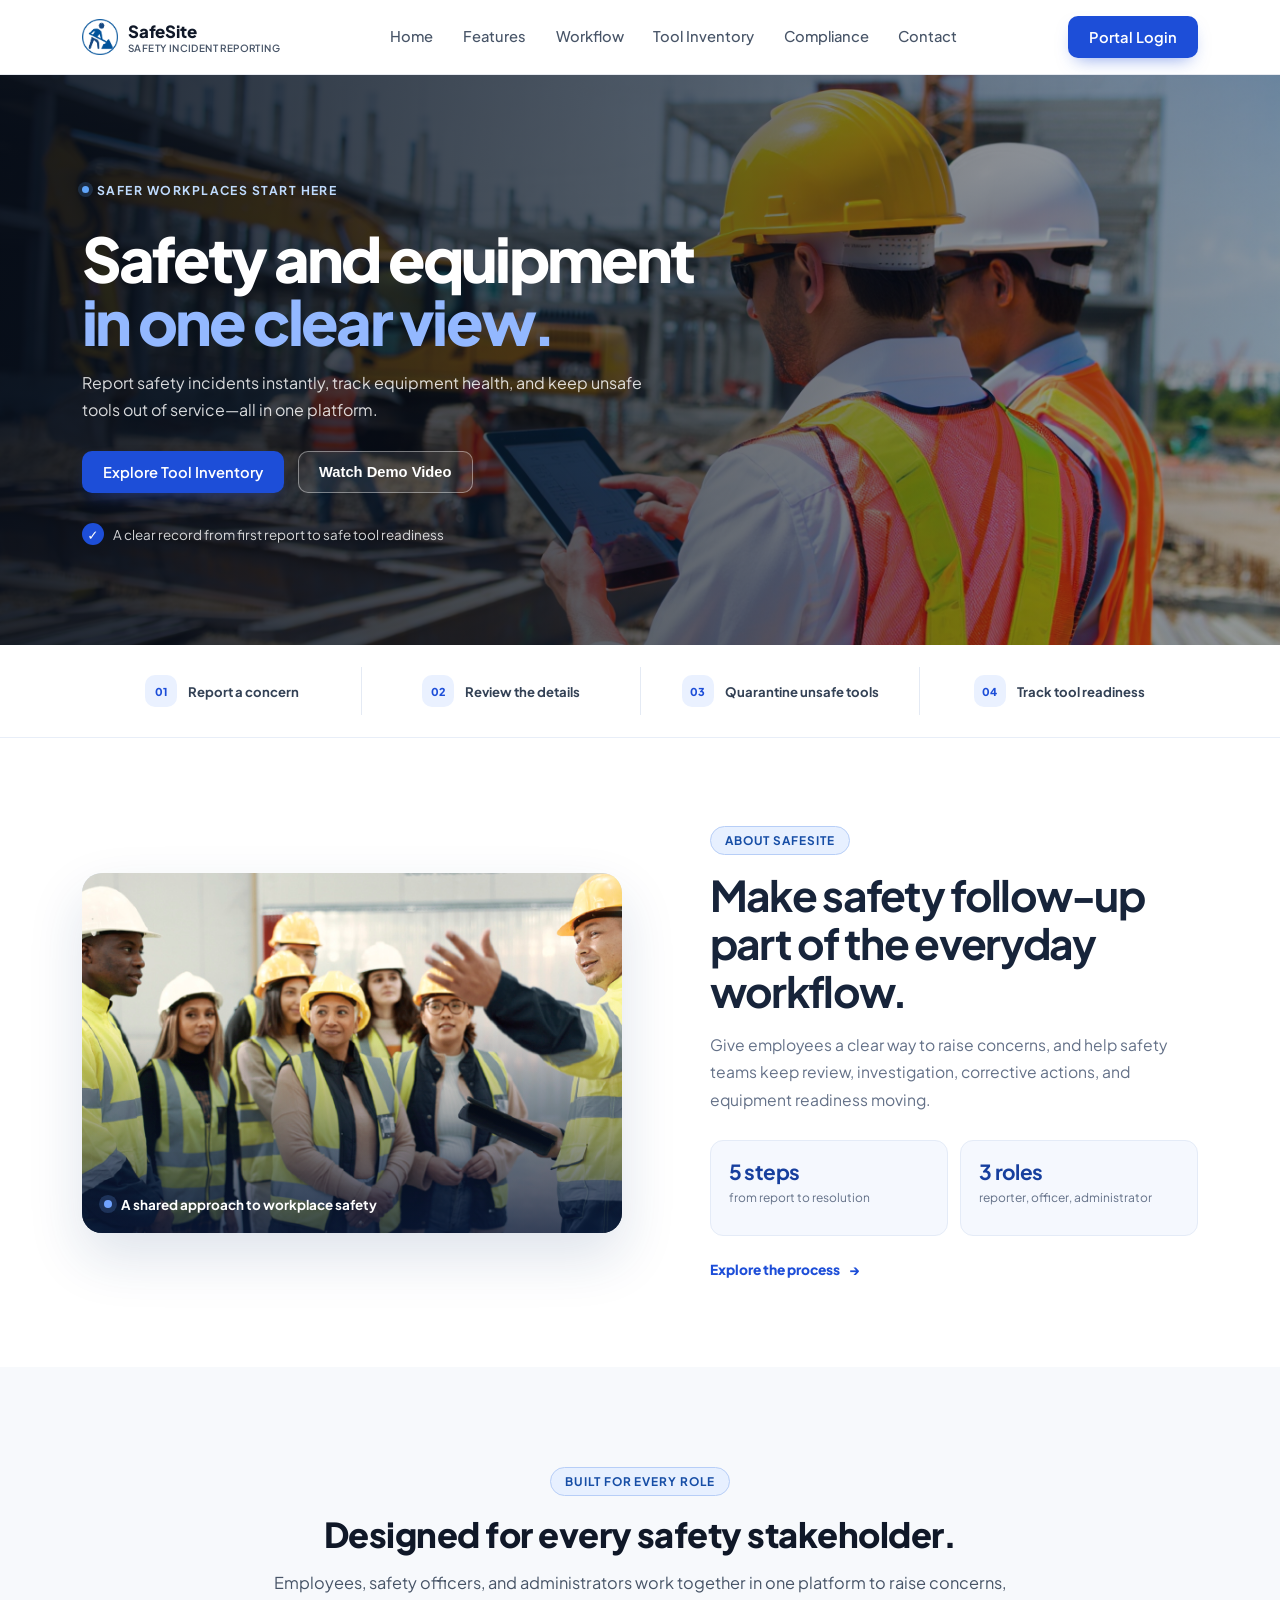
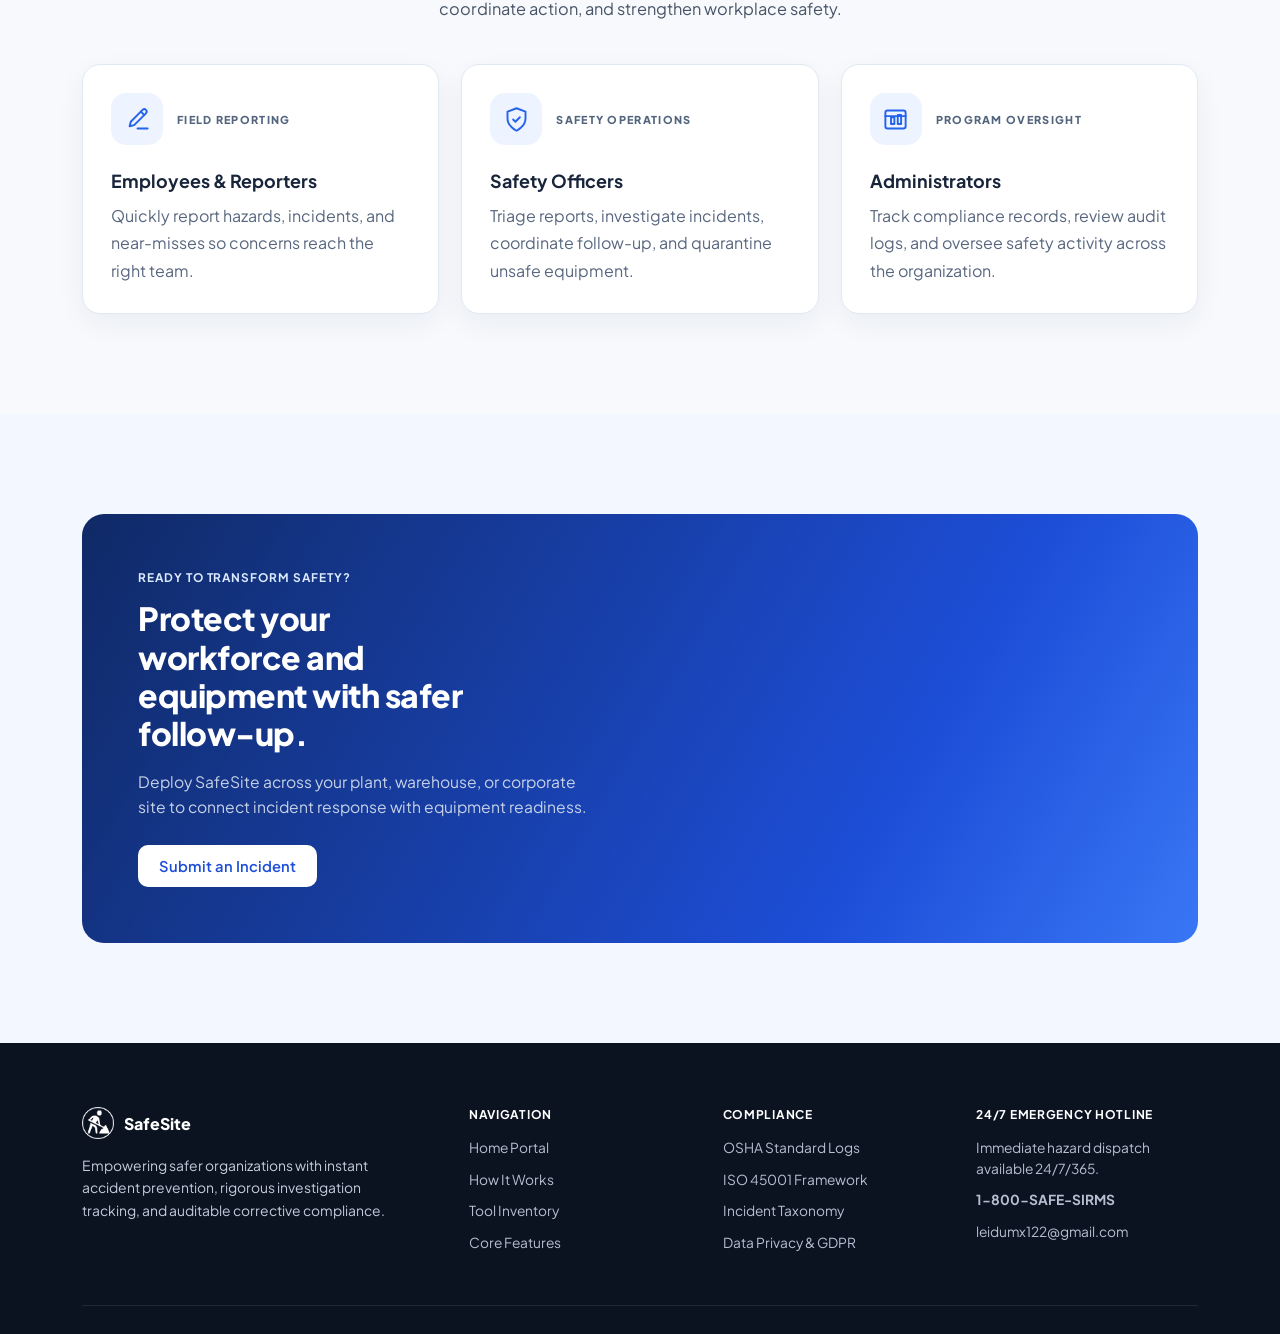
==== commit 5d1bc726: "ldsadkad" ====
--- a/frontend/pages/index.html
+++ b/frontend/pages/index.html
@@ -39,7 +39,7 @@
           <span aria-hidden="true"></span>
         </button>
         <nav class="links legacy-navigation" hidden>
-          <a href="#home" class="active">Home</a>
+          <a href="#home" class="active" aria-current="page">Home</a>
           <div class="nav-menu">
             <button
               class="menu-trigger"
@@ -284,7 +284,7 @@
           </div>
         </nav>
         <nav class="links page-nav landing-page-nav" id="primary-navigation" aria-label="Primary navigation">
-          <a href="#home" class="active">Home</a>
+          <a href="#home" class="active" aria-current="page">Home</a>
           <a href="features.html">Features</a>
           <a href="workflow.html">Workflow</a>
           <a href="inventory.html">Tool Inventory</a>
--- a/frontend/assets/css/style.css
+++ b/frontend/assets/css/style.css
@@ -539,7 +539,7 @@
   align-items: center;
   padding: 64px 0;
   color: #fff;
-  background: #101a2e url("../images/MGT_Training_01.jpg") center / cover
+  background: #101a2e url("../images/smdsmad.png") center / cover
     no-repeat;
 }
 
@@ -573,23 +573,11 @@
 }
 
 .page-nav > a[aria-current="page"],
-.landing-page-nav > a.active {
-  position: relative;
+.landing-page-nav > a.active,
+.landing-page-nav > a[aria-current="location"] {
   color: #1d4ed8;
   font-weight: 700;
-}
-
-.page-nav > a[aria-current="page"]::after,
-.landing-page-nav > a.active::after {
-  content: "";
-  position: absolute;
-  right: 0;
-  bottom: -7px;
-  left: 0;
-  height: 2px;
-  border-radius: 999px;
-  background: #2563eb;
-  box-shadow: 0 0 10px rgba(37, 99, 235, 0.65);
+  border-bottom: 2px solid #2563eb !important;
 }
 
 .eyebrow {
@@ -1169,13 +1157,17 @@
   width: 680px;
   height: 680px;
   border-radius: 50%;
-  background: radial-gradient(circle, rgba(59, 130, 246, .25), transparent 68%);
+  background: radial-gradient(
+    circle,
+    rgba(59, 130, 246, 0.25),
+    transparent 68%
+  );
   content: "";
 }
 
 .hero-container {
   display: grid;
-  grid-template-columns: minmax(0, .9fr) minmax(0, 1.1fr);
+  grid-template-columns: minmax(0, 0.9fr) minmax(0, 1.1fr);
   align-items: center;
   gap: clamp(38px, 6vw, 78px);
 }
@@ -1185,7 +1177,7 @@
   margin: 17px 0 18px;
   color: #fff;
   font-size: clamp(2.35rem, 4.5vw, 4rem);
-  letter-spacing: -.045em;
+  letter-spacing: -0.045em;
   line-height: 1.08;
 }
 
@@ -1200,81 +1192,310 @@
 .hero-image-wrapper {
   min-width: 0;
   padding: 10px;
-  border: 1px solid rgba(219, 234, 254, .3);
+  border: 1px solid rgba(219, 234, 254, 0.3);
   border-radius: 23px;
-  background: rgba(255, 255, 255, .09);
-  box-shadow: 0 28px 76px rgba(0, 0, 0, .34), 0 0 42px rgba(59, 130, 246, .13);
+  background: rgba(255, 255, 255, 0.09);
+  box-shadow:
+    0 28px 76px rgba(0, 0, 0, 0.34),
+    0 0 42px rgba(59, 130, 246, 0.13);
   backdrop-filter: blur(12px);
 }
 
 .hero-dashboard {
   overflow: hidden;
-  border: 1px solid rgba(226, 232, 240, .9);
+  border: 1px solid rgba(226, 232, 240, 0.9);
   border-radius: 15px;
   background: #fff;
   color: #17243a;
-  box-shadow: 0 12px 34px rgba(5, 20, 44, .18);
-}
-
-.hero-dashboard-topbar { display: flex; min-height: 58px; align-items: center; justify-content: space-between; gap: 16px; padding: 10px 18px; border-bottom: 1px solid #e9eef5; }
-.hero-dashboard-brand { display: flex; align-items: center; gap: 9px; font-size: .78rem; font-weight: 800; }
-.hero-dashboard-brand > span:last-child { display: flex; flex-direction: column; gap: 2px; }
-.hero-dashboard-brand small { color: #8190a4; font-size: .48rem; font-weight: 700; letter-spacing: .1em; }
-.hero-dashboard-mark { display: grid; width: 28px; height: 28px; place-items: center; border-radius: 8px; background: #eaf1ff; color: #2563eb; font-size: .78rem; }
-.hero-dashboard-sample { padding: 6px 9px; border: 1px solid #dce7f8; border-radius: 999px; background: #f5f8ff; color: #5270a1; font-size: .52rem; font-weight: 800; letter-spacing: .08em; }
-.hero-dashboard-body { display: grid; grid-template-columns: 130px minmax(0, 1fr); min-height: 288px; }
-.hero-dashboard-sidebar { display: flex; flex-direction: column; gap: 7px; padding: 18px 10px; border-right: 1px solid #edf1f6; background: #fbfcfe; }
-.hero-dashboard-sidebar > span { display: flex; min-height: 32px; align-items: center; gap: 8px; padding: 0 9px; border-radius: 7px; color: #75839a; font-size: .57rem; white-space: nowrap; }
-.hero-dashboard-sidebar i { width: 7px; height: 7px; border: 1.5px solid #9aa8ba; border-radius: 2px; }
-.hero-dashboard-sidebar .hero-sidebar-active { background: #edf3ff; color: #2453a6; font-weight: 700; }
-.hero-dashboard-sidebar .hero-sidebar-active i { border-color: #3478f6; background: #3478f6; }
-.hero-dashboard-main { min-width: 0; padding: 20px; }
-.hero-dashboard-title { display: flex; align-items: end; justify-content: space-between; gap: 12px; margin-bottom: 16px; }
-.hero-dashboard-title small { color: #8a98ac; font-size: .48rem; font-weight: 800; letter-spacing: .1em; }
-.hero-dashboard-title h2 { margin: 5px 0 0; color: #1b2a41; font-size: .96rem; letter-spacing: -.02em; }
-.hero-dashboard-date { padding: 6px 8px; border: 1px solid #e4eaf2; border-radius: 6px; color: #65748b; font-size: .52rem; white-space: nowrap; }
-.hero-dashboard-stats { display: grid; grid-template-columns: 1fr 1fr; gap: 10px; }
-.hero-dashboard-stats > div { display: flex; min-width: 0; flex-direction: column; gap: 4px; padding: 11px 12px; border: 1px solid #e9eef5; border-radius: 9px; background: #fff; }
-.hero-dashboard-stats > div > span { color: #8491a4; font-size: .48rem; font-weight: 800; letter-spacing: .07em; }
-.hero-dashboard-stats strong { color: #182b47; font-size: 1.32rem; line-height: 1.1; }
-.hero-dashboard-stats small { display: flex; align-items: center; gap: 5px; color: #718097; font-size: .52rem; }
-.stat-dot { width: 6px; height: 6px; border-radius: 50%; }
-.stat-dot-blue { background: #3478f6; }
-.stat-dot-amber { background: #e9a52b; }
-.hero-dashboard-activity { margin-top: 13px; padding: 12px; border: 1px solid #e9eef5; border-radius: 9px; }
-.hero-activity-heading { display: flex; align-items: center; justify-content: space-between; gap: 8px; margin-bottom: 7px; }
-.hero-activity-heading strong { color: #314159; font-size: .62rem; }
-.hero-activity-heading > span { color: #3478f6; font-size: .52rem; font-weight: 700; white-space: nowrap; }
-.hero-activity-row { display: flex; align-items: center; gap: 8px; padding: 8px 0; }
-.hero-activity-row + .hero-activity-row { border-top: 1px solid #f0f3f7; }
-.activity-icon { width: 23px; height: 23px; flex: 0 0 23px; border-radius: 7px; }
-.activity-icon-blue { background: #eaf1ff; }
-.activity-icon-amber { background: #fff4df; }
-.hero-activity-row > span { display: flex; min-width: 0; flex: 1; flex-direction: column; gap: 3px; }
-.hero-activity-row b { overflow: hidden; color: #35455d; font-size: .54rem; text-overflow: ellipsis; white-space: nowrap; }
-.hero-activity-row small { color: #8794a7; font-size: .48rem; }
-.hero-activity-row em { padding: 4px 6px; border-radius: 5px; background: #edf3ff; color: #3267bc; font-size: .47rem; font-style: normal; font-weight: 700; }
+  box-shadow: 0 12px 34px rgba(5, 20, 44, 0.18);
+}
+
+.hero-dashboard-topbar {
+  display: flex;
+  min-height: 58px;
+  align-items: center;
+  justify-content: space-between;
+  gap: 16px;
+  padding: 10px 18px;
+  border-bottom: 1px solid #e9eef5;
+}
+.hero-dashboard-brand {
+  display: flex;
+  align-items: center;
+  gap: 9px;
+  font-size: 0.78rem;
+  font-weight: 800;
+}
+.hero-dashboard-brand > span:last-child {
+  display: flex;
+  flex-direction: column;
+  gap: 2px;
+}
+.hero-dashboard-brand small {
+  color: #8190a4;
+  font-size: 0.48rem;
+  font-weight: 700;
+  letter-spacing: 0.1em;
+}
+.hero-dashboard-mark {
+  display: grid;
+  width: 28px;
+  height: 28px;
+  place-items: center;
+  border-radius: 8px;
+  background: #eaf1ff;
+  color: #2563eb;
+  font-size: 0.78rem;
+}
+.hero-dashboard-sample {
+  padding: 6px 9px;
+  border: 1px solid #dce7f8;
+  border-radius: 999px;
+  background: #f5f8ff;
+  color: #5270a1;
+  font-size: 0.52rem;
+  font-weight: 800;
+  letter-spacing: 0.08em;
+}
+.hero-dashboard-body {
+  display: grid;
+  grid-template-columns: 130px minmax(0, 1fr);
+  min-height: 288px;
+}
+.hero-dashboard-sidebar {
+  display: flex;
+  flex-direction: column;
+  gap: 7px;
+  padding: 18px 10px;
+  border-right: 1px solid #edf1f6;
+  background: #fbfcfe;
+}
+.hero-dashboard-sidebar > span {
+  display: flex;
+  min-height: 32px;
+  align-items: center;
+  gap: 8px;
+  padding: 0 9px;
+  border-radius: 7px;
+  color: #75839a;
+  font-size: 0.57rem;
+  white-space: nowrap;
+}
+.hero-dashboard-sidebar i {
+  width: 7px;
+  height: 7px;
+  border: 1.5px solid #9aa8ba;
+  border-radius: 2px;
+}
+.hero-dashboard-sidebar .hero-sidebar-active {
+  background: #edf3ff;
+  color: #2453a6;
+  font-weight: 700;
+}
+.hero-dashboard-sidebar .hero-sidebar-active i {
+  border-color: #3478f6;
+  background: #3478f6;
+}
+.hero-dashboard-main {
+  min-width: 0;
+  padding: 20px;
+}
+.hero-dashboard-title {
+  display: flex;
+  align-items: end;
+  justify-content: space-between;
+  gap: 12px;
+  margin-bottom: 16px;
+}
+.hero-dashboard-title small {
+  color: #8a98ac;
+  font-size: 0.48rem;
+  font-weight: 800;
+  letter-spacing: 0.1em;
+}
+.hero-dashboard-title h2 {
+  margin: 5px 0 0;
+  color: #1b2a41;
+  font-size: 0.96rem;
+  letter-spacing: -0.02em;
+}
+.hero-dashboard-date {
+  padding: 6px 8px;
+  border: 1px solid #e4eaf2;
+  border-radius: 6px;
+  color: #65748b;
+  font-size: 0.52rem;
+  white-space: nowrap;
+}
+.hero-dashboard-stats {
+  display: grid;
+  grid-template-columns: 1fr 1fr;
+  gap: 10px;
+}
+.hero-dashboard-stats > div {
+  display: flex;
+  min-width: 0;
+  flex-direction: column;
+  gap: 4px;
+  padding: 11px 12px;
+  border: 1px solid #e9eef5;
+  border-radius: 9px;
+  background: #fff;
+}
+.hero-dashboard-stats > div > span {
+  color: #8491a4;
+  font-size: 0.48rem;
+  font-weight: 800;
+  letter-spacing: 0.07em;
+}
+.hero-dashboard-stats strong {
+  color: #182b47;
+  font-size: 1.32rem;
+  line-height: 1.1;
+}
+.hero-dashboard-stats small {
+  display: flex;
+  align-items: center;
+  gap: 5px;
+  color: #718097;
+  font-size: 0.52rem;
+}
+.stat-dot {
+  width: 6px;
+  height: 6px;
+  border-radius: 50%;
+}
+.stat-dot-blue {
+  background: #3478f6;
+}
+.stat-dot-amber {
+  background: #e9a52b;
+}
+.hero-dashboard-activity {
+  margin-top: 13px;
+  padding: 12px;
+  border: 1px solid #e9eef5;
+  border-radius: 9px;
+}
+.hero-activity-heading {
+  display: flex;
+  align-items: center;
+  justify-content: space-between;
+  gap: 8px;
+  margin-bottom: 7px;
+}
+.hero-activity-heading strong {
+  color: #314159;
+  font-size: 0.62rem;
+}
+.hero-activity-heading > span {
+  color: #3478f6;
+  font-size: 0.52rem;
+  font-weight: 700;
+  white-space: nowrap;
+}
+.hero-activity-row {
+  display: flex;
+  align-items: center;
+  gap: 8px;
+  padding: 8px 0;
+}
+.hero-activity-row + .hero-activity-row {
+  border-top: 1px solid #f0f3f7;
+}
+.activity-icon {
+  width: 23px;
+  height: 23px;
+  flex: 0 0 23px;
+  border-radius: 7px;
+}
+.activity-icon-blue {
+  background: #eaf1ff;
+}
+.activity-icon-amber {
+  background: #fff4df;
+}
+.hero-activity-row > span {
+  display: flex;
+  min-width: 0;
+  flex: 1;
+  flex-direction: column;
+  gap: 3px;
+}
+.hero-activity-row b {
+  overflow: hidden;
+  color: #35455d;
+  font-size: 0.54rem;
+  text-overflow: ellipsis;
+  white-space: nowrap;
+}
+.hero-activity-row small {
+  color: #8794a7;
+  font-size: 0.48rem;
+}
+.hero-activity-row em {
+  padding: 4px 6px;
+  border-radius: 5px;
+  background: #edf3ff;
+  color: #3267bc;
+  font-size: 0.47rem;
+  font-style: normal;
+  font-weight: 700;
+}
 
 @media (max-width: 980px) {
-  .hero-container { grid-template-columns: minmax(0, .85fr) minmax(0, 1.15fr); gap: 30px; }
-  .hero-dashboard-body { grid-template-columns: 108px minmax(0, 1fr); }
-  .hero-dashboard-main { padding: 15px; }
+  .hero-container {
+    grid-template-columns: minmax(0, 0.85fr) minmax(0, 1.15fr);
+    gap: 30px;
+  }
+  .hero-dashboard-body {
+    grid-template-columns: 108px minmax(0, 1fr);
+  }
+  .hero-dashboard-main {
+    padding: 15px;
+  }
 }
 
 @media (max-width: 768px) {
-  .features-page .feature-page-hero { padding: 62px 0 54px; }
-  .hero-container { grid-template-columns: 1fr; gap: 34px; }
-  .features-hero-copy .sec-title { max-width: 16ch; font-size: clamp(2.2rem, 9vw, 3.2rem); }
-  .hero-image-wrapper { width: 100%; max-width: 620px; margin: 0 auto; }
+  .features-page .feature-page-hero {
+    padding: 62px 0 54px;
+  }
+  .hero-container {
+    grid-template-columns: 1fr;
+    gap: 34px;
+  }
+  .features-hero-copy .sec-title {
+    max-width: 16ch;
+    font-size: clamp(2.2rem, 9vw, 3.2rem);
+  }
+  .hero-image-wrapper {
+    width: 100%;
+    max-width: 620px;
+    margin: 0 auto;
+  }
 }
 
 @media (max-width: 520px) {
-  .hero-dashboard-sidebar { display: none; }
-  .hero-dashboard-body { grid-template-columns: 1fr; min-height: 0; }
-  .hero-dashboard-main { padding: 14px; }
-  .hero-dashboard-topbar { min-height: 52px; padding: 9px 12px; }
-  .hero-dashboard-sample { font-size: .46rem; }
-  .hero-activity-row b { white-space: normal; }
+  .hero-dashboard-sidebar {
+    display: none;
+  }
+  .hero-dashboard-body {
+    grid-template-columns: 1fr;
+    min-height: 0;
+  }
+  .hero-dashboard-main {
+    padding: 14px;
+  }
+  .hero-dashboard-topbar {
+    min-height: 52px;
+    padding: 9px 12px;
+  }
+  .hero-dashboard-sample {
+    font-size: 0.46rem;
+  }
+  .hero-activity-row b {
+    white-space: normal;
+  }
 }
 
 @media (max-width: 640px) {
@@ -3613,116 +3834,511 @@
 }
 
 /* Match the hero dashboard preview to the real SafeSite admin overview. */
-.hero-dashboard-title { align-items: center; }
-.hero-dashboard-title > div { min-width: 0; }
-.hero-dashboard-title small { line-height: 1.4; }
-.hero-dashboard-avatar { display: grid; width: 28px; height: 28px; flex: 0 0 28px; place-items: center; border-radius: 50%; background: #eaf1ff; color: #2453a6; font-size: .58rem; font-weight: 800; }
-.hero-admin-panels { display: grid; grid-template-columns: 1fr 1fr; gap: 9px; }
-.hero-admin-panel { min-width: 0; padding: 11px; border: 1px solid #e7edf5; border-radius: 9px; background: #fff; }
-.hero-admin-panel > strong { display: block; color: #314159; font-size: .57rem; line-height: 1.4; }
-.hero-severity-content { display: flex; align-items: center; gap: 10px; margin-top: 10px; }
-.hero-severity-donut { position: relative; display: grid; width: 57px; height: 57px; flex: 0 0 57px; place-items: center; border-radius: 50%; background: conic-gradient(#3b82f6 0 27%, #e9a52b 27% 52%, #f97373 52% 76%, #b83b4b 76% 100%); }
-.hero-severity-donut::before { position: absolute; inset: 7px; border-radius: 50%; background: #fff; content: ""; }
-.hero-severity-donut b { position: relative; z-index: 1; display: flex; flex-direction: column; align-items: center; color: #26364e; font-size: .7rem; line-height: 1.1; }
-.hero-severity-donut b small { color: #8794a7; font-size: .38rem; font-weight: 500; }
-.hero-severity-legend { display: grid; grid-template-columns: 1fr 1fr; gap: 6px 8px; color: #64748b; font-size: .46rem; }
-.hero-severity-legend span { display: flex; align-items: center; gap: 4px; }
-.hero-severity-legend i { width: 5px; height: 5px; flex: 0 0 5px; border-radius: 50%; }
-.severity-low { background: #3b82f6; }
-.severity-moderate { background: #e9a52b; }
-.severity-high { background: #f97373; }
-.severity-critical { background: #b83b4b; }
-.hero-status-list { display: grid; gap: 9px; margin-top: 11px; }
-.hero-status-list > span { display: grid; grid-template-columns: 67px minmax(0, 1fr); align-items: center; gap: 7px; color: #718097; font-size: .46rem; white-space: nowrap; }
-.hero-status-list > span > i { height: 5px; overflow: hidden; border-radius: 99px; background: #edf1f6; }
-.hero-status-list > span > i > b { display: block; height: 100%; border-radius: inherit; background: #3478f6; }
-.hero-status-list > span:nth-child(2) > i > b { background: #e9a52b; }
-.hero-status-list > span:nth-child(3) > i > b { background: #8b6ee8; }
-.hero-status-list > span:nth-child(4) > i > b { background: #20a36a; }
-.hero-dashboard-stats { margin-top: 9px; }
-.hero-dashboard-stats > div { gap: 3px; padding: 8px 9px; }
-.hero-dashboard-stats strong { font-size: .95rem; }
-.hero-dashboard-stats small { color: #8190a4; font-size: .44rem; }
-.hero-admin-recent { margin-top: 9px; padding: 9px 10px; border: 1px solid #e9eef5; border-radius: 9px; }
-.hero-admin-recent > strong { display: block; margin-bottom: 7px; color: #314159; font-size: .56rem; }
-.hero-admin-recent > div { display: flex; align-items: center; justify-content: space-between; gap: 7px; color: #66768e; font-size: .48rem; }
-.hero-admin-recent em { padding: 4px 6px; border-radius: 5px; background: #fff4df; color: #98630d; font-size: .44rem; font-style: normal; font-weight: 700; white-space: nowrap; }
+.hero-dashboard-title {
+  align-items: center;
+}
+.hero-dashboard-title > div {
+  min-width: 0;
+}
+.hero-dashboard-title small {
+  line-height: 1.4;
+}
+.hero-dashboard-avatar {
+  display: grid;
+  width: 28px;
+  height: 28px;
+  flex: 0 0 28px;
+  place-items: center;
+  border-radius: 50%;
+  background: #eaf1ff;
+  color: #2453a6;
+  font-size: 0.58rem;
+  font-weight: 800;
+}
+.hero-admin-panels {
+  display: grid;
+  grid-template-columns: 1fr 1fr;
+  gap: 9px;
+}
+.hero-admin-panel {
+  min-width: 0;
+  padding: 11px;
+  border: 1px solid #e7edf5;
+  border-radius: 9px;
+  background: #fff;
+}
+.hero-admin-panel > strong {
+  display: block;
+  color: #314159;
+  font-size: 0.57rem;
+  line-height: 1.4;
+}
+.hero-severity-content {
+  display: flex;
+  align-items: center;
+  gap: 10px;
+  margin-top: 10px;
+}
+.hero-severity-donut {
+  position: relative;
+  display: grid;
+  width: 57px;
+  height: 57px;
+  flex: 0 0 57px;
+  place-items: center;
+  border-radius: 50%;
+  background: conic-gradient(
+    #3b82f6 0 27%,
+    #e9a52b 27% 52%,
+    #f97373 52% 76%,
+    #b83b4b 76% 100%
+  );
+}
+.hero-severity-donut::before {
+  position: absolute;
+  inset: 7px;
+  border-radius: 50%;
+  background: #fff;
+  content: "";
+}
+.hero-severity-donut b {
+  position: relative;
+  z-index: 1;
+  display: flex;
+  flex-direction: column;
+  align-items: center;
+  color: #26364e;
+  font-size: 0.7rem;
+  line-height: 1.1;
+}
+.hero-severity-donut b small {
+  color: #8794a7;
+  font-size: 0.38rem;
+  font-weight: 500;
+}
+.hero-severity-legend {
+  display: grid;
+  grid-template-columns: 1fr 1fr;
+  gap: 6px 8px;
+  color: #64748b;
+  font-size: 0.46rem;
+}
+.hero-severity-legend span {
+  display: flex;
+  align-items: center;
+  gap: 4px;
+}
+.hero-severity-legend i {
+  width: 5px;
+  height: 5px;
+  flex: 0 0 5px;
+  border-radius: 50%;
+}
+.severity-low {
+  background: #3b82f6;
+}
+.severity-moderate {
+  background: #e9a52b;
+}
+.severity-high {
+  background: #f97373;
+}
+.severity-critical {
+  background: #b83b4b;
+}
+.hero-status-list {
+  display: grid;
+  gap: 9px;
+  margin-top: 11px;
+}
+.hero-status-list > span {
+  display: grid;
+  grid-template-columns: 67px minmax(0, 1fr);
+  align-items: center;
+  gap: 7px;
+  color: #718097;
+  font-size: 0.46rem;
+  white-space: nowrap;
+}
+.hero-status-list > span > i {
+  height: 5px;
+  overflow: hidden;
+  border-radius: 99px;
+  background: #edf1f6;
+}
+.hero-status-list > span > i > b {
+  display: block;
+  height: 100%;
+  border-radius: inherit;
+  background: #3478f6;
+}
+.hero-status-list > span:nth-child(2) > i > b {
+  background: #e9a52b;
+}
+.hero-status-list > span:nth-child(3) > i > b {
+  background: #8b6ee8;
+}
+.hero-status-list > span:nth-child(4) > i > b {
+  background: #20a36a;
+}
+.hero-dashboard-stats {
+  margin-top: 9px;
+}
+.hero-dashboard-stats > div {
+  gap: 3px;
+  padding: 8px 9px;
+}
+.hero-dashboard-stats strong {
+  font-size: 0.95rem;
+}
+.hero-dashboard-stats small {
+  color: #8190a4;
+  font-size: 0.44rem;
+}
+.hero-admin-recent {
+  margin-top: 9px;
+  padding: 9px 10px;
+  border: 1px solid #e9eef5;
+  border-radius: 9px;
+}
+.hero-admin-recent > strong {
+  display: block;
+  margin-bottom: 7px;
+  color: #314159;
+  font-size: 0.56rem;
+}
+.hero-admin-recent > div {
+  display: flex;
+  align-items: center;
+  justify-content: space-between;
+  gap: 7px;
+  color: #66768e;
+  font-size: 0.48rem;
+}
+.hero-admin-recent em {
+  padding: 4px 6px;
+  border-radius: 5px;
+  background: #fff4df;
+  color: #98630d;
+  font-size: 0.44rem;
+  font-style: normal;
+  font-weight: 700;
+  white-space: nowrap;
+}
 
 @media (max-width: 520px) {
-  .hero-admin-panels { grid-template-columns: 1fr; }
-  .hero-severity-content { justify-content: flex-start; }
+  .hero-admin-panels {
+    grid-template-columns: 1fr;
+  }
+  .hero-severity-content {
+    justify-content: flex-start;
+  }
 }
 /* Fine-tune the preview to mirror the current Admin Dashboard screen. */
-.hero-dashboard-body { grid-template-columns: 150px minmax(0, 1fr); min-height: 0; }
-.hero-dashboard-sidebar { gap: 0; padding: 16px 9px; background: #fff; }
-.hero-dashboard-brand { align-items: flex-start; gap: 8px; padding: 0 3px 20px; border-bottom: 1px solid #edf1f6; color: #111827; font-size: .78rem; }
-.hero-dashboard-brand img { width: 30px; height: 30px; flex: 0 0 30px; object-fit: contain; }
-.hero-dashboard-brand small { color: #182335; font-size: .51rem; font-weight: 500; letter-spacing: 0; line-height: 1.55; }
-.hero-admin-nav { display: grid; gap: 4px; margin-top: 15px; }
-.hero-dashboard-sidebar .hero-admin-nav > span { min-height: 30px; padding: 5px 7px; font-size: .51rem; line-height: 1.3; white-space: normal; }
-.hero-dashboard-sidebar .hero-admin-nav > span > img { width: 15px; height: 15px; flex: 0 0 15px; object-fit: contain; }
-.hero-dashboard-sidebar .hero-admin-nav .hero-sidebar-active { background: #eaf1ff; color: #182335; }
-.hero-dashboard-sidebar .hero-admin-logout { margin-top: 5px; color: #26364e; }
-.hero-dashboard-main { padding: 14px; }
-.hero-admin-topbar { display: flex; align-items: center; justify-content: space-between; gap: 8px; margin-bottom: 12px; }
-.hero-admin-topbar > div { min-width: 0; }
-.hero-admin-topbar h2 { margin: 0 0 3px; color: #182335; font-size: .82rem; letter-spacing: -.025em; }
-.hero-admin-topbar p { margin: 0; color: #66768e; font-size: .49rem; line-height: 1.35; }
-.hero-dashboard-sample { flex: 0 0 auto; font-size: .42rem; }
-.hero-dashboard-stats { grid-template-columns: repeat(4, minmax(0, 1fr)); gap: 7px; margin: 0 0 10px; }
-.hero-dashboard-stats > div { gap: 4px; padding: 8px; border-top: 2px solid #0f8a83; }
-.hero-dashboard-stats .admin-stat-officers { border-top-color: #667a98; }
-.hero-dashboard-stats .admin-stat-reporters { border-top-color: #853cf5; }
-.hero-dashboard-stats .admin-stat-sectors { border-top-color: #2563eb; }
-.hero-dashboard-stats > div > span { min-height: 20px; color: #64748b; font-size: .42rem; line-height: 1.25; letter-spacing: 0; }
-.hero-dashboard-stats strong { font-size: 1rem; }
-.hero-dashboard-stats small { width: fit-content; padding: 4px 6px; border-radius: 999px; background: #eaf1ff; color: #2563eb; font-size: .4rem; white-space: nowrap; }
-.admin-stat-officers small { background: #e2f7f1; color: #12806f; }
-.admin-stat-reporters small { background: #eef0f3; color: #5b6678; }
-.admin-stat-sectors small { background: #fff0f1; color: #d93445; }
-.hero-admin-panels { gap: 8px; }
-.hero-admin-panel { padding: 9px; }
-.hero-admin-panel > strong { font-size: .53rem; }
-.hero-admin-panel > small { display: block; margin-top: 3px; color: #70809a; font-size: .42rem; line-height: 1.3; }
-.hero-severity-content { align-items: flex-start; gap: 8px; margin-top: 8px; }
-.hero-severity-donut { width: 50px; height: 50px; flex-basis: 50px; background: conic-gradient(#3478f6 0 50%, #e9a52b 50% 50%, #f97373 50% 50%, #e8444c 50% 100%); }
-.hero-severity-donut::before { inset: 7px; }
-.hero-severity-legend { flex: 1; grid-template-columns: 1fr; gap: 4px; font-size: .43rem; }
-.hero-severity-legend span { width: 100%; gap: 4px; }
-.hero-severity-legend span b { margin-left: auto; color: #1f2937; font-size: .45rem; }
-.hero-status-list { gap: 8px; margin-top: 11px; }
-.hero-status-list > span { grid-template-columns: 58px minmax(0, 1fr) 8px; gap: 5px; font-size: .42rem; }
-.hero-status-list > span > b { color: #1f2937; font-size: .45rem; text-align: right; }
+.hero-dashboard-body {
+  grid-template-columns: 150px minmax(0, 1fr);
+  min-height: 0;
+}
+.hero-dashboard-sidebar {
+  gap: 0;
+  padding: 16px 9px;
+  background: #fff;
+}
+.hero-dashboard-brand {
+  align-items: flex-start;
+  gap: 8px;
+  padding: 0 3px 20px;
+  border-bottom: 1px solid #edf1f6;
+  color: #111827;
+  font-size: 0.78rem;
+}
+.hero-dashboard-brand img {
+  width: 30px;
+  height: 30px;
+  flex: 0 0 30px;
+  object-fit: contain;
+}
+.hero-dashboard-brand small {
+  color: #182335;
+  font-size: 0.51rem;
+  font-weight: 500;
+  letter-spacing: 0;
+  line-height: 1.55;
+}
+.hero-admin-nav {
+  display: grid;
+  gap: 4px;
+  margin-top: 15px;
+}
+.hero-dashboard-sidebar .hero-admin-nav > span {
+  min-height: 30px;
+  padding: 5px 7px;
+  font-size: 0.51rem;
+  line-height: 1.3;
+  white-space: normal;
+}
+.hero-dashboard-sidebar .hero-admin-nav > span > img {
+  width: 15px;
+  height: 15px;
+  flex: 0 0 15px;
+  object-fit: contain;
+}
+.hero-dashboard-sidebar .hero-admin-nav .hero-sidebar-active {
+  background: #eaf1ff;
+  color: #182335;
+}
+.hero-dashboard-sidebar .hero-admin-logout {
+  margin-top: 5px;
+  color: #26364e;
+}
+.hero-dashboard-main {
+  padding: 14px;
+}
+.hero-admin-topbar {
+  display: flex;
+  align-items: center;
+  justify-content: space-between;
+  gap: 8px;
+  margin-bottom: 12px;
+}
+.hero-admin-topbar > div {
+  min-width: 0;
+}
+.hero-admin-topbar h2 {
+  margin: 0 0 3px;
+  color: #182335;
+  font-size: 0.82rem;
+  letter-spacing: -0.025em;
+}
+.hero-admin-topbar p {
+  margin: 0;
+  color: #66768e;
+  font-size: 0.49rem;
+  line-height: 1.35;
+}
+.hero-dashboard-sample {
+  flex: 0 0 auto;
+  font-size: 0.42rem;
+}
+.hero-dashboard-stats {
+  grid-template-columns: repeat(4, minmax(0, 1fr));
+  gap: 7px;
+  margin: 0 0 10px;
+}
+.hero-dashboard-stats > div {
+  gap: 4px;
+  padding: 8px;
+  border-top: 2px solid #0f8a83;
+}
+.hero-dashboard-stats .admin-stat-officers {
+  border-top-color: #667a98;
+}
+.hero-dashboard-stats .admin-stat-reporters {
+  border-top-color: #853cf5;
+}
+.hero-dashboard-stats .admin-stat-sectors {
+  border-top-color: #2563eb;
+}
+.hero-dashboard-stats > div > span {
+  min-height: 20px;
+  color: #64748b;
+  font-size: 0.42rem;
+  line-height: 1.25;
+  letter-spacing: 0;
+}
+.hero-dashboard-stats strong {
+  font-size: 1rem;
+}
+.hero-dashboard-stats small {
+  width: fit-content;
+  padding: 4px 6px;
+  border-radius: 999px;
+  background: #eaf1ff;
+  color: #2563eb;
+  font-size: 0.4rem;
+  white-space: nowrap;
+}
+.admin-stat-officers small {
+  background: #e2f7f1;
+  color: #12806f;
+}
+.admin-stat-reporters small {
+  background: #eef0f3;
+  color: #5b6678;
+}
+.admin-stat-sectors small {
+  background: #fff0f1;
+  color: #d93445;
+}
+.hero-admin-panels {
+  gap: 8px;
+}
+.hero-admin-panel {
+  padding: 9px;
+}
+.hero-admin-panel > strong {
+  font-size: 0.53rem;
+}
+.hero-admin-panel > small {
+  display: block;
+  margin-top: 3px;
+  color: #70809a;
+  font-size: 0.42rem;
+  line-height: 1.3;
+}
+.hero-severity-content {
+  align-items: flex-start;
+  gap: 8px;
+  margin-top: 8px;
+}
+.hero-severity-donut {
+  width: 50px;
+  height: 50px;
+  flex-basis: 50px;
+  background: conic-gradient(
+    #3478f6 0 50%,
+    #e9a52b 50% 50%,
+    #f97373 50% 50%,
+    #e8444c 50% 100%
+  );
+}
+.hero-severity-donut::before {
+  inset: 7px;
+}
+.hero-severity-legend {
+  flex: 1;
+  grid-template-columns: 1fr;
+  gap: 4px;
+  font-size: 0.43rem;
+}
+.hero-severity-legend span {
+  width: 100%;
+  gap: 4px;
+}
+.hero-severity-legend span b {
+  margin-left: auto;
+  color: #1f2937;
+  font-size: 0.45rem;
+}
+.hero-status-list {
+  gap: 8px;
+  margin-top: 11px;
+}
+.hero-status-list > span {
+  grid-template-columns: 58px minmax(0, 1fr) 8px;
+  gap: 5px;
+  font-size: 0.42rem;
+}
+.hero-status-list > span > b {
+  color: #1f2937;
+  font-size: 0.45rem;
+  text-align: right;
+}
 .hero-status-list > span:nth-child(2) > i > b,
-.hero-status-list > span:nth-child(4) > i > b { background: transparent; }
-.hero-status-list > span:nth-child(3) > i > b { background: #3478f6; }
-.hero-status-list > span:nth-child(4) > i > b { background: #0f9d8e; }
-.hero-admin-recent { margin-top: 9px; padding: 9px; }
-.hero-admin-recent-heading { display: flex; align-items: center; justify-content: space-between; gap: 8px; margin-bottom: 8px; }
-.hero-admin-recent-heading > span { display: flex; min-width: 0; flex-direction: column; gap: 2px; }
-.hero-admin-recent-heading strong { color: #182335; font-size: .55rem; }
-.hero-admin-recent-heading small { color: #718097; font-size: .42rem; }
-.hero-admin-recent-heading > b { padding: 5px 7px; border: 1px solid #e2eaf2; border-radius: 6px; color: #40516b; font-size: .42rem; font-weight: 600; white-space: nowrap; }
+.hero-status-list > span:nth-child(4) > i > b {
+  background: transparent;
+}
+.hero-status-list > span:nth-child(3) > i > b {
+  background: #3478f6;
+}
+.hero-status-list > span:nth-child(4) > i > b {
+  background: #0f9d8e;
+}
+.hero-admin-recent {
+  margin-top: 9px;
+  padding: 9px;
+}
+.hero-admin-recent-heading {
+  display: flex;
+  align-items: center;
+  justify-content: space-between;
+  gap: 8px;
+  margin-bottom: 8px;
+}
+.hero-admin-recent-heading > span {
+  display: flex;
+  min-width: 0;
+  flex-direction: column;
+  gap: 2px;
+}
+.hero-admin-recent-heading strong {
+  color: #182335;
+  font-size: 0.55rem;
+}
+.hero-admin-recent-heading small {
+  color: #718097;
+  font-size: 0.42rem;
+}
+.hero-admin-recent-heading > b {
+  padding: 5px 7px;
+  border: 1px solid #e2eaf2;
+  border-radius: 6px;
+  color: #40516b;
+  font-size: 0.42rem;
+  font-weight: 600;
+  white-space: nowrap;
+}
 .hero-admin-table-head,
-.hero-admin-table-row { display: grid; grid-template-columns: 1fr 1.1fr 1fr .8fr; align-items: center; gap: 5px; }
-.hero-admin-table-head { padding: 6px 5px; background: #f7f9fc; color: #66768e; font-size: .39rem; font-weight: 700; }
-.hero-admin-table-row { padding: 7px 5px 2px; color: #4c5d75; font-size: .4rem; }
-.hero-admin-table-row > span:first-child { color: #2563eb; }
-.hero-admin-table-row em { padding: 3px 4px; border-radius: 999px; background: #eaf1ff; color: #2563eb; font-size: .38rem; font-style: normal; text-align: center; white-space: nowrap; }
+.hero-admin-table-row {
+  display: grid;
+  grid-template-columns: 1fr 1.1fr 1fr 0.8fr;
+  align-items: center;
+  gap: 5px;
+}
+.hero-admin-table-head {
+  padding: 6px 5px;
+  background: #f7f9fc;
+  color: #66768e;
+  font-size: 0.39rem;
+  font-weight: 700;
+}
+.hero-admin-table-row {
+  padding: 7px 5px 2px;
+  color: #4c5d75;
+  font-size: 0.4rem;
+}
+.hero-admin-table-row > span:first-child {
+  color: #2563eb;
+}
+.hero-admin-table-row em {
+  padding: 3px 4px;
+  border-radius: 999px;
+  background: #eaf1ff;
+  color: #2563eb;
+  font-size: 0.38rem;
+  font-style: normal;
+  text-align: center;
+  white-space: nowrap;
+}
 
 @media (max-width: 980px) {
-  .hero-dashboard-body { grid-template-columns: 120px minmax(0, 1fr); }
+  .hero-dashboard-body {
+    grid-template-columns: 120px minmax(0, 1fr);
+  }
 }
 
 @media (max-width: 520px) {
-  .hero-dashboard-sidebar { display: none; }
-  .hero-dashboard-body { grid-template-columns: 1fr; }
-  .hero-dashboard-stats { grid-template-columns: repeat(2, minmax(0, 1fr)); }
-  .hero-admin-panels { grid-template-columns: 1fr; }
+  .hero-dashboard-sidebar {
+    display: none;
+  }
+  .hero-dashboard-body {
+    grid-template-columns: 1fr;
+  }
+  .hero-dashboard-stats {
+    grid-template-columns: repeat(2, minmax(0, 1fr));
+  }
+  .hero-admin-panels {
+    grid-template-columns: 1fr;
+  }
 }
 /* Keep the hero preview focused on the dashboard content, without portal navigation. */
-.hero-dashboard-body { display: block; min-height: 0; }
-.hero-dashboard-main { padding: 17px; }
+.hero-dashboard-body {
+  display: block;
+  min-height: 0;
+}
+.hero-dashboard-main {
+  padding: 17px;
+}
 /* Workflow page hero and five-step bento section. */
 .workflow-page .workflow-hero {
   position: relative;
@@ -3739,12 +4355,16 @@
   width: 700px;
   height: 700px;
   border-radius: 50%;
-  background: radial-gradient(circle, rgba(45, 212, 191, .17), transparent 68%);
+  background: radial-gradient(
+    circle,
+    rgba(45, 212, 191, 0.17),
+    transparent 68%
+  );
   content: "";
 }
 .workflow-hero-container {
   display: grid;
-  grid-template-columns: minmax(0, .9fr) minmax(0, 1.1fr);
+  grid-template-columns: minmax(0, 0.9fr) minmax(0, 1.1fr);
   align-items: center;
   gap: clamp(38px, 6vw, 78px);
 }
@@ -3753,7 +4373,7 @@
   margin: 17px 0 18px;
   color: #fff;
   font-size: clamp(2.35rem, 4.5vw, 4rem);
-  letter-spacing: -.045em;
+  letter-spacing: -0.045em;
   line-height: 1.08;
 }
 .workflow-hero-copy p {
@@ -3766,48 +4386,171 @@
 .workflow-hero-frame {
   min-width: 0;
   padding: 10px;
-  border: 1px solid rgba(219, 234, 254, .3);
+  border: 1px solid rgba(219, 234, 254, 0.3);
   border-radius: 23px;
-  background: rgba(255, 255, 255, .09);
-  box-shadow: 0 28px 76px rgba(0, 0, 0, .34), 0 0 42px rgba(45, 212, 191, .12);
+  background: rgba(255, 255, 255, 0.09);
+  box-shadow:
+    0 28px 76px rgba(0, 0, 0, 0.34),
+    0 0 42px rgba(45, 212, 191, 0.12);
   backdrop-filter: blur(12px);
 }
 .workflow-preview {
   overflow: hidden;
   padding: 22px 25px 18px;
-  border: 1px solid rgba(226, 232, 240, .9);
+  border: 1px solid rgba(226, 232, 240, 0.9);
   border-radius: 15px;
   background: #fff;
   color: #17243a;
-  box-shadow: 0 12px 34px rgba(5, 20, 44, .18);
+  box-shadow: 0 12px 34px rgba(5, 20, 44, 0.18);
 }
 .workflow-preview-header,
-.workflow-preview-header > span:first-child { display: flex; }
-.workflow-preview-header { align-items: center; justify-content: space-between; gap: 12px; padding-bottom: 16px; border-bottom: 1px solid #e9eef5; }
-.workflow-preview-header > span:first-child { flex-direction: column; gap: 4px; }
-.workflow-preview-header small { color: #8290a4; font-size: .55rem; font-weight: 800; letter-spacing: .12em; }
-.workflow-preview-header strong { color: #1b2a41; font-size: 1rem; }
-.workflow-preview-badge { padding: 6px 9px; border: 1px solid #dce7f8; border-radius: 999px; background: #f5f8ff; color: #5270a1; font-size: .52rem; font-weight: 800; letter-spacing: .08em; white-space: nowrap; }
-.workflow-preview-list { position: relative; display: grid; gap: 0; padding: 9px 0; }
-.workflow-preview-row { position: relative; display: grid; grid-template-columns: 38px minmax(0, 1fr) 10px; align-items: center; gap: 11px; min-height: 54px; }
-.workflow-preview-row:not(:last-child)::before { position: absolute; top: 37px; bottom: -4px; left: 17px; width: 2px; background: #e4eaf3; content: ""; }
-.workflow-preview-number { z-index: 1; display: grid; width: 36px; height: 36px; place-items: center; border: 1px solid #e2eaf5; border-radius: 11px; background: #f7f9fc; color: #8290a4; font-size: .62rem; font-weight: 800; }
-.workflow-preview-row > span:nth-child(2) { display: flex; flex-direction: column; gap: 3px; }
-.workflow-preview-row b { color: #34445c; font-size: .72rem; }
-.workflow-preview-row small { color: #8794a7; font-size: .58rem; }
-.workflow-preview-row > i { width: 8px; height: 8px; border-radius: 50%; background: #d5deeb; }
-.workflow-preview-row.is-complete .workflow-preview-number { border-color: #c9e9dc; background: #eaf7f0; color: #16804a; }
-.workflow-preview-row.is-complete > i { background: #20a36a; }
-.workflow-preview-row.is-active .workflow-preview-number { border-color: #d4e2ff; background: #eaf1ff; color: #2563eb; }
-.workflow-preview-row.is-active b { color: #1d4ed8; }
-.workflow-preview-row.is-active > i { background: #3478f6; box-shadow: 0 0 0 4px #eaf1ff; }
-.workflow-preview-footer { display: flex; align-items: center; gap: 9px; padding-top: 14px; border-top: 1px solid #e9eef5; color: #64748b; font-size: .62rem; }
-.workflow-preview-check { display: grid; width: 21px; height: 21px; flex: 0 0 21px; place-items: center; border-radius: 50%; background: #eaf7f0; color: #16804a; font-size: .72rem; font-weight: 800; }
-
-.workflow-page .workflow-section { background: #f7f9fc; }
-.workflow-grid-intro { max-width: 760px; margin: 0 auto 40px; text-align: center; }
-.workflow-grid-intro .sec-title { max-width: none; }
-.workflow-grid-intro .sec-desc { max-width: 66ch; margin: 0 auto; }
+.workflow-preview-header > span:first-child {
+  display: flex;
+}
+.workflow-preview-header {
+  align-items: center;
+  justify-content: space-between;
+  gap: 12px;
+  padding-bottom: 16px;
+  border-bottom: 1px solid #e9eef5;
+}
+.workflow-preview-header > span:first-child {
+  flex-direction: column;
+  gap: 4px;
+}
+.workflow-preview-header small {
+  color: #8290a4;
+  font-size: 0.55rem;
+  font-weight: 800;
+  letter-spacing: 0.12em;
+}
+.workflow-preview-header strong {
+  color: #1b2a41;
+  font-size: 1rem;
+}
+.workflow-preview-badge {
+  padding: 6px 9px;
+  border: 1px solid #dce7f8;
+  border-radius: 999px;
+  background: #f5f8ff;
+  color: #5270a1;
+  font-size: 0.52rem;
+  font-weight: 800;
+  letter-spacing: 0.08em;
+  white-space: nowrap;
+}
+.workflow-preview-list {
+  position: relative;
+  display: grid;
+  gap: 0;
+  padding: 9px 0;
+}
+.workflow-preview-row {
+  position: relative;
+  display: grid;
+  grid-template-columns: 38px minmax(0, 1fr) 10px;
+  align-items: center;
+  gap: 11px;
+  min-height: 54px;
+}
+.workflow-preview-row:not(:last-child)::before {
+  position: absolute;
+  top: 37px;
+  bottom: -4px;
+  left: 17px;
+  width: 2px;
+  background: #e4eaf3;
+  content: "";
+}
+.workflow-preview-number {
+  z-index: 1;
+  display: grid;
+  width: 36px;
+  height: 36px;
+  place-items: center;
+  border: 1px solid #e2eaf5;
+  border-radius: 11px;
+  background: #f7f9fc;
+  color: #8290a4;
+  font-size: 0.62rem;
+  font-weight: 800;
+}
+.workflow-preview-row > span:nth-child(2) {
+  display: flex;
+  flex-direction: column;
+  gap: 3px;
+}
+.workflow-preview-row b {
+  color: #34445c;
+  font-size: 0.72rem;
+}
+.workflow-preview-row small {
+  color: #8794a7;
+  font-size: 0.58rem;
+}
+.workflow-preview-row > i {
+  width: 8px;
+  height: 8px;
+  border-radius: 50%;
+  background: #d5deeb;
+}
+.workflow-preview-row.is-complete .workflow-preview-number {
+  border-color: #c9e9dc;
+  background: #eaf7f0;
+  color: #16804a;
+}
+.workflow-preview-row.is-complete > i {
+  background: #20a36a;
+}
+.workflow-preview-row.is-active .workflow-preview-number {
+  border-color: #d4e2ff;
+  background: #eaf1ff;
+  color: #2563eb;
+}
+.workflow-preview-row.is-active b {
+  color: #1d4ed8;
+}
+.workflow-preview-row.is-active > i {
+  background: #3478f6;
+  box-shadow: 0 0 0 4px #eaf1ff;
+}
+.workflow-preview-footer {
+  display: flex;
+  align-items: center;
+  gap: 9px;
+  padding-top: 14px;
+  border-top: 1px solid #e9eef5;
+  color: #64748b;
+  font-size: 0.62rem;
+}
+.workflow-preview-check {
+  display: grid;
+  width: 21px;
+  height: 21px;
+  flex: 0 0 21px;
+  place-items: center;
+  border-radius: 50%;
+  background: #eaf7f0;
+  color: #16804a;
+  font-size: 0.72rem;
+  font-weight: 800;
+}
+
+.workflow-page .workflow-section {
+  background: #f7f9fc;
+}
+.workflow-grid-intro {
+  max-width: 760px;
+  margin: 0 auto 40px;
+  text-align: center;
+}
+.workflow-grid-intro .sec-title {
+  max-width: none;
+}
+.workflow-grid-intro .sec-desc {
+  max-width: 66ch;
+  margin: 0 auto;
+}
 .workflow-page .workflow-list {
   display: grid;
   grid-template-columns: repeat(2, minmax(0, 1fr));
@@ -3815,7 +4558,9 @@
   max-width: 1040px;
   margin: 0 auto;
 }
-.workflow-page .workflow-list::before { content: none; }
+.workflow-page .workflow-list::before {
+  content: none;
+}
 .workflow-page .workflow-item {
   position: relative;
   display: flex;
@@ -3827,15 +4572,22 @@
   border: 1px solid #e1e8f2;
   border-radius: 18px;
   background: #fff;
-  box-shadow: 0 8px 24px rgba(16, 42, 82, .045);
-  transition: transform .2s ease, border-color .2s ease, box-shadow .2s ease;
+  box-shadow: 0 8px 24px rgba(16, 42, 82, 0.045);
+  transition:
+    transform 0.2s ease,
+    border-color 0.2s ease,
+    box-shadow 0.2s ease;
 }
 .workflow-page .workflow-item:hover {
   transform: translateY(-4px);
   border-color: #a9c2f4;
-  box-shadow: 0 17px 36px rgba(29, 78, 216, .11);
-}
-.workflow-card-top { display: flex; align-items: center; gap: 13px; }
+  box-shadow: 0 17px 36px rgba(29, 78, 216, 0.11);
+}
+.workflow-card-top {
+  display: flex;
+  align-items: center;
+  gap: 13px;
+}
 .workflow-page .workflow-marker {
   position: static;
   display: grid;
@@ -3849,54 +4601,205 @@
   color: #2563eb;
   box-shadow: none;
 }
-.workflow-page .workflow-marker svg { width: 25px; height: 25px; stroke: currentColor; stroke-width: 1.7; stroke-linecap: round; stroke-linejoin: round; }
-.workflow-page .workflow-number { position: static; display: inline; width: auto; height: auto; padding: 0; border-radius: 0; background: transparent; color: inherit; font-size: inherit; }
-.workflow-page .workflow-label { display: flex; align-items: center; gap: 9px; margin: 0; color: #52647e; font-size: .68rem; font-weight: 800; letter-spacing: .12em; }
-.workflow-page .workflow-label b { display: grid; width: 27px; height: 24px; place-items: center; border-radius: 7px; background: #eaf1ff; color: #2563eb; font-size: .65rem; letter-spacing: 0; }
-.workflow-page .workflow-copy { padding: 0; }
-.workflow-page .workflow-item h3 { margin: 0 0 9px; color: #17243a; font-size: 1.16rem; line-height: 1.35; }
-.workflow-page .workflow-item p { max-width: 52ch; margin: 0; color: #58677f; font-size: .9rem; line-height: 1.65; }
-.workflow-page .workflow-item--report { display: grid; grid-column: 1 / -1; grid-template-columns: minmax(0, 1fr) minmax(0, .8fr); align-items: center; gap: 15px 44px; min-height: 240px; padding: 32px 36px; border-color: #d5e2fb; background: linear-gradient(125deg, #fff 42%, #f1f6ff 100%); }
+.workflow-page .workflow-marker svg {
+  width: 25px;
+  height: 25px;
+  stroke: currentColor;
+  stroke-width: 1.7;
+  stroke-linecap: round;
+  stroke-linejoin: round;
+}
+.workflow-page .workflow-number {
+  position: static;
+  display: inline;
+  width: auto;
+  height: auto;
+  padding: 0;
+  border-radius: 0;
+  background: transparent;
+  color: inherit;
+  font-size: inherit;
+}
+.workflow-page .workflow-label {
+  display: flex;
+  align-items: center;
+  gap: 9px;
+  margin: 0;
+  color: #52647e;
+  font-size: 0.68rem;
+  font-weight: 800;
+  letter-spacing: 0.12em;
+}
+.workflow-page .workflow-label b {
+  display: grid;
+  width: 27px;
+  height: 24px;
+  place-items: center;
+  border-radius: 7px;
+  background: #eaf1ff;
+  color: #2563eb;
+  font-size: 0.65rem;
+  letter-spacing: 0;
+}
+.workflow-page .workflow-copy {
+  padding: 0;
+}
+.workflow-page .workflow-item h3 {
+  margin: 0 0 9px;
+  color: #17243a;
+  font-size: 1.16rem;
+  line-height: 1.35;
+}
+.workflow-page .workflow-item p {
+  max-width: 52ch;
+  margin: 0;
+  color: #58677f;
+  font-size: 0.9rem;
+  line-height: 1.65;
+}
+.workflow-page .workflow-item--report {
+  display: grid;
+  grid-column: 1 / -1;
+  grid-template-columns: minmax(0, 1fr) minmax(0, 0.8fr);
+  align-items: center;
+  gap: 15px 44px;
+  min-height: 240px;
+  padding: 32px 36px;
+  border-color: #d5e2fb;
+  background: linear-gradient(125deg, #fff 42%, #f1f6ff 100%);
+}
 .workflow-item--report .workflow-card-top,
-.workflow-item--report .workflow-copy { grid-column: 1; }
-.workflow-item--report .workflow-card-top { grid-row: 1; }
-.workflow-item--report .workflow-copy { grid-row: 2; }
-.workflow-item--report .workflow-card-note { grid-column: 2; grid-row: 1 / 3; }
-.workflow-item--report .workflow-marker { width: 58px; height: 58px; flex-basis: 58px; }
-.workflow-item--report .workflow-marker svg { width: 28px; height: 28px; }
-.workflow-item--contain { border-color: #cce7e2 !important; background: linear-gradient(140deg, #fff, #f1fbf9) !important; }
-.workflow-item--contain .workflow-marker { background: #e4f7f3; color: #0f9488; }
-.workflow-item--contain .workflow-label b { background: #dff4ef; color: #0f766e; }
-.workflow-item--contain:hover { border-color: #83cfc2 !important; box-shadow: 0 17px 36px rgba(15, 148, 136, .12) !important; }
-.workflow-card-note { display: flex; align-items: center; justify-content: space-between; gap: 12px; padding: 19px 20px; border: 1px solid #dfe8f6; border-radius: 14px; background: rgba(255, 255, 255, .82); color: #536780; font-size: .78rem; font-weight: 600; }
-.workflow-card-note i { color: #2563eb; font-size: 1rem; font-style: normal; }
-.workflow-page .workflow-actions { margin-top: 34px; }
+.workflow-item--report .workflow-copy {
+  grid-column: 1;
+}
+.workflow-item--report .workflow-card-top {
+  grid-row: 1;
+}
+.workflow-item--report .workflow-copy {
+  grid-row: 2;
+}
+.workflow-item--report .workflow-card-note {
+  grid-column: 2;
+  grid-row: 1 / 3;
+}
+.workflow-item--report .workflow-marker {
+  width: 58px;
+  height: 58px;
+  flex-basis: 58px;
+}
+.workflow-item--report .workflow-marker svg {
+  width: 28px;
+  height: 28px;
+}
+.workflow-item--contain {
+  border-color: #cce7e2 !important;
+  background: linear-gradient(140deg, #fff, #f1fbf9) !important;
+}
+.workflow-item--contain .workflow-marker {
+  background: #e4f7f3;
+  color: #0f9488;
+}
+.workflow-item--contain .workflow-label b {
+  background: #dff4ef;
+  color: #0f766e;
+}
+.workflow-item--contain:hover {
+  border-color: #83cfc2 !important;
+  box-shadow: 0 17px 36px rgba(15, 148, 136, 0.12) !important;
+}
+.workflow-card-note {
+  display: flex;
+  align-items: center;
+  justify-content: space-between;
+  gap: 12px;
+  padding: 19px 20px;
+  border: 1px solid #dfe8f6;
+  border-radius: 14px;
+  background: rgba(255, 255, 255, 0.82);
+  color: #536780;
+  font-size: 0.78rem;
+  font-weight: 600;
+}
+.workflow-card-note i {
+  color: #2563eb;
+  font-size: 1rem;
+  font-style: normal;
+}
+.workflow-page .workflow-actions {
+  margin-top: 34px;
+}
 
 @media (max-width: 980px) {
-  .workflow-hero-container { grid-template-columns: minmax(0, .85fr) minmax(0, 1.15fr); gap: 30px; }
-  .workflow-preview { padding: 18px; }
-  .workflow-page .workflow-item { padding: 23px; }
+  .workflow-hero-container {
+    grid-template-columns: minmax(0, 0.85fr) minmax(0, 1.15fr);
+    gap: 30px;
+  }
+  .workflow-preview {
+    padding: 18px;
+  }
+  .workflow-page .workflow-item {
+    padding: 23px;
+  }
 }
 @media (max-width: 768px) {
-  .workflow-page .workflow-hero { padding: 62px 0 54px; }
-  .workflow-hero-container { grid-template-columns: 1fr; gap: 34px; }
-  .workflow-hero-copy .sec-title { max-width: 16ch; font-size: clamp(2.2rem, 9vw, 3.2rem); }
-  .workflow-hero-frame { width: 100%; max-width: 620px; margin: 0 auto; }
+  .workflow-page .workflow-hero {
+    padding: 62px 0 54px;
+  }
+  .workflow-hero-container {
+    grid-template-columns: 1fr;
+    gap: 34px;
+  }
+  .workflow-hero-copy .sec-title {
+    max-width: 16ch;
+    font-size: clamp(2.2rem, 9vw, 3.2rem);
+  }
+  .workflow-hero-frame {
+    width: 100%;
+    max-width: 620px;
+    margin: 0 auto;
+  }
 }
 @media (max-width: 760px) {
-  .workflow-page .workflow-list { grid-template-columns: 1fr; }
-  .workflow-page .workflow-item--report { grid-column: auto; grid-template-columns: 1fr; gap: 18px; }
-  .workflow-item--report .workflow-card-note { grid-column: auto; grid-row: auto; }
+  .workflow-page .workflow-list {
+    grid-template-columns: 1fr;
+  }
+  .workflow-page .workflow-item--report {
+    grid-column: auto;
+    grid-template-columns: 1fr;
+    gap: 18px;
+  }
+  .workflow-item--report .workflow-card-note {
+    grid-column: auto;
+    grid-row: auto;
+  }
 }
 @media (max-width: 520px) {
-  .workflow-preview { padding: 16px 14px; }
-  .workflow-preview-header strong { font-size: .9rem; }
-  .workflow-preview-row { grid-template-columns: 34px minmax(0, 1fr) 8px; gap: 9px; }
-  .workflow-preview-number { width: 32px; height: 32px; }
-  .workflow-preview-row:not(:last-child)::before { left: 15px; }
-  .workflow-preview-footer { align-items: flex-start; line-height: 1.5; }
+  .workflow-preview {
+    padding: 16px 14px;
+  }
+  .workflow-preview-header strong {
+    font-size: 0.9rem;
+  }
+  .workflow-preview-row {
+    grid-template-columns: 34px minmax(0, 1fr) 8px;
+    gap: 9px;
+  }
+  .workflow-preview-number {
+    width: 32px;
+    height: 32px;
+  }
+  .workflow-preview-row:not(:last-child)::before {
+    left: 15px;
+  }
+  .workflow-preview-footer {
+    align-items: flex-start;
+    line-height: 1.5;
+  }
   .workflow-page .workflow-item,
-  .workflow-page .workflow-item--report { min-height: 0; padding: 22px; }
+  .workflow-page .workflow-item--report {
+    min-height: 0;
+    padding: 22px;
+  }
 }
 .workflow-page .workflow-list .workflow-item--contain .workflow-marker {
   background: #e4f7f3;
@@ -3908,4 +4811,1346 @@
   color: #2563eb;
   box-shadow: none;
 }
-.workflow-page .workflow-list .workflow-item:nth-child(5) .workflow-label { color: #52647e; }+.workflow-page .workflow-list .workflow-item:nth-child(5) .workflow-label {
+  color: #52647e;
+}
+/* Tool Inventory landing page: hero, status preview, bento cards, and safety flow. */
+.inventory-page .inventory-hero {
+  position: relative;
+  isolation: isolate;
+  overflow: hidden;
+  padding: clamp(68px, 8vw, 104px) 0;
+  background: linear-gradient(125deg, #081323 0%, #103563 58%, #174b80 100%);
+}
+.inventory-page .inventory-hero::before {
+  position: absolute;
+  z-index: -1;
+  top: -230px;
+  right: -100px;
+  width: 690px;
+  height: 690px;
+  border-radius: 50%;
+  background: radial-gradient(
+    circle,
+    rgba(45, 212, 191, 0.18),
+    transparent 68%
+  );
+  content: "";
+}
+.inventory-hero-container {
+  display: grid;
+  grid-template-columns: minmax(0, 0.9fr) minmax(0, 1.1fr);
+  align-items: center;
+  gap: clamp(38px, 6vw, 78px);
+}
+.inventory-hero-copy .sec-title {
+  max-width: 14ch;
+  margin: 17px 0 18px;
+  color: #fff;
+  font-size: clamp(2.35rem, 4.5vw, 4rem);
+  letter-spacing: -0.045em;
+  line-height: 1.08;
+}
+.inventory-hero-copy p {
+  max-width: 54ch;
+  margin: 0;
+  color: #d7e4ff;
+  font-size: 1rem;
+  line-height: 1.75;
+}
+.inventory-hero-frame {
+  min-width: 0;
+  padding: 10px;
+  border: 1px solid rgba(219, 234, 254, 0.3);
+  border-radius: 23px;
+  background: rgba(255, 255, 255, 0.09);
+  box-shadow:
+    0 28px 76px rgba(0, 0, 0, 0.34),
+    0 0 42px rgba(45, 212, 191, 0.12);
+  backdrop-filter: blur(12px);
+}
+.inventory-preview {
+  overflow: hidden;
+  padding: 20px;
+  border: 1px solid rgba(226, 232, 240, 0.9);
+  border-radius: 15px;
+  background: #fff;
+  color: #17243a;
+  box-shadow: 0 12px 34px rgba(5, 20, 44, 0.18);
+}
+.inventory-preview-header {
+  display: flex;
+  align-items: center;
+  gap: 11px;
+  padding-bottom: 16px;
+  border-bottom: 1px solid #e9eef5;
+}
+.inventory-preview-icon {
+  display: grid;
+  width: 42px;
+  height: 42px;
+  flex: 0 0 42px;
+  place-items: center;
+  border-radius: 12px;
+  background: #eaf1ff;
+  color: #2563eb;
+}
+.inventory-preview-icon svg {
+  width: 23px;
+  height: 23px;
+  stroke: currentColor;
+  stroke-width: 1.7;
+  stroke-linecap: round;
+  stroke-linejoin: round;
+}
+.inventory-preview-header > span:nth-child(2) {
+  display: flex;
+  min-width: 0;
+  flex: 1;
+  flex-direction: column;
+  gap: 3px;
+}
+.inventory-preview-header small {
+  color: #8190a4;
+  font-size: 0.52rem;
+  font-weight: 800;
+  letter-spacing: 0.1em;
+}
+.inventory-preview-header strong {
+  color: #1b2a41;
+  font-size: 0.9rem;
+}
+.inventory-preview-badge {
+  padding: 6px 8px;
+  border: 1px solid #dce7f8;
+  border-radius: 999px;
+  background: #f5f8ff;
+  color: #5270a1;
+  font-size: 0.46rem;
+  font-weight: 800;
+  letter-spacing: 0.08em;
+  white-space: nowrap;
+}
+.inventory-status-overview {
+  display: grid;
+  grid-template-columns: repeat(3, minmax(0, 1fr));
+  gap: 9px;
+  padding: 15px 0;
+}
+.inventory-status-card {
+  display: flex;
+  min-width: 0;
+  flex-direction: column;
+  gap: 5px;
+  padding: 10px;
+  border: 1px solid #e7edf5;
+  border-radius: 9px;
+  background: #fff;
+}
+.inventory-status-card > span {
+  display: flex;
+  align-items: flex-start;
+  gap: 5px;
+  color: #65748b;
+  font-size: 0.49rem;
+  font-weight: 700;
+  line-height: 1.3;
+}
+.inventory-status-card strong {
+  color: #17243a;
+  font-size: 1.22rem;
+  line-height: 1.1;
+}
+.inventory-status-card small {
+  color: #8794a7;
+  font-size: 0.46rem;
+}
+.inventory-dot {
+  width: 7px;
+  height: 7px;
+  flex: 0 0 7px;
+  margin-top: 2px;
+  border-radius: 50%;
+}
+.inventory-dot.available {
+  background: #20a36a;
+}
+.inventory-dot.in-use {
+  background: #3478f6;
+}
+.inventory-dot.attention {
+  background: #e9a52b;
+}
+.inventory-followup-preview {
+  padding: 13px;
+  border: 1px solid #e7edf5;
+  border-radius: 10px;
+  background: #fbfcfe;
+}
+.inventory-followup-title {
+  display: flex;
+  align-items: center;
+  justify-content: space-between;
+  gap: 10px;
+  margin-bottom: 12px;
+}
+.inventory-followup-title > span:first-child {
+  display: flex;
+  flex-direction: column;
+  gap: 3px;
+}
+.inventory-followup-title small {
+  color: #8190a4;
+  font-size: 0.47rem;
+  font-weight: 800;
+  letter-spacing: 0.1em;
+}
+.inventory-followup-title strong {
+  color: #314159;
+  font-size: 0.66rem;
+}
+.inventory-open-count {
+  padding: 5px 7px;
+  border-radius: 6px;
+  background: #fff4df;
+  color: #98630d;
+  font-size: 0.46rem;
+  font-weight: 800;
+  white-space: nowrap;
+}
+.inventory-tool-row {
+  display: flex;
+  align-items: center;
+  gap: 9px;
+  padding: 9px;
+  border: 1px solid #e9eef5;
+  border-radius: 8px;
+  background: #fff;
+}
+.inventory-tool-mark {
+  display: grid;
+  width: 32px;
+  height: 32px;
+  flex: 0 0 32px;
+  place-items: center;
+  border-radius: 8px;
+  background: #fff4df;
+  color: #b77911;
+}
+.inventory-tool-mark svg {
+  width: 18px;
+  height: 18px;
+  stroke: currentColor;
+  stroke-width: 1.7;
+  stroke-linecap: round;
+  stroke-linejoin: round;
+}
+.inventory-tool-copy {
+  display: flex;
+  min-width: 0;
+  flex: 1;
+  flex-direction: column;
+  gap: 3px;
+}
+.inventory-tool-copy b {
+  overflow: hidden;
+  color: #34445c;
+  font-size: 0.58rem;
+  text-overflow: ellipsis;
+  white-space: nowrap;
+}
+.inventory-tool-copy small {
+  color: #8794a7;
+  font-size: 0.48rem;
+}
+.inventory-quarantine {
+  padding: 5px 7px;
+  border-radius: 999px;
+  background: #fff4df;
+  color: #98630d;
+  font-size: 0.45rem;
+  font-weight: 700;
+  white-space: nowrap;
+}
+
+.inventory-page .inventory-visibility {
+  background: #f7f9fc;
+}
+.inventory-section-intro {
+  max-width: 760px;
+  margin: 0 auto 40px;
+  text-align: center;
+}
+.inventory-section-intro .sec-title {
+  max-width: none;
+}
+.inventory-section-intro .sec-desc {
+  max-width: 66ch;
+  margin: 0 auto;
+}
+.inventory-feature-grid {
+  display: grid;
+  grid-template-columns: repeat(3, minmax(0, 1fr));
+  gap: 18px;
+}
+.inventory-feature-card {
+  display: flex;
+  min-width: 0;
+  min-height: 275px;
+  flex-direction: column;
+  align-items: flex-start;
+  padding: 25px;
+  border: 1px solid #e1e8f2;
+  border-radius: 18px;
+  background: #fff;
+  box-shadow: 0 8px 24px rgba(16, 42, 82, 0.045);
+  transition:
+    transform 0.2s ease,
+    border-color 0.2s ease,
+    box-shadow 0.2s ease;
+}
+.inventory-feature-card:hover {
+  transform: translateY(-4px);
+  border-color: #a9c2f4;
+  box-shadow: 0 17px 36px rgba(29, 78, 216, 0.11);
+}
+.inventory-feature-icon {
+  display: grid;
+  width: 48px;
+  height: 48px;
+  place-items: center;
+  margin-bottom: 18px;
+  border: 1px solid #e1eaff;
+  border-radius: 14px;
+  background: #edf3ff;
+  color: #2563eb;
+}
+.inventory-feature-icon svg {
+  width: 24px;
+  height: 24px;
+  stroke: currentColor;
+  stroke-width: 1.7;
+  stroke-linecap: round;
+  stroke-linejoin: round;
+}
+.inventory-feature-label {
+  margin-bottom: 10px;
+  color: #64748b;
+  font-size: 0.63rem;
+  font-weight: 800;
+  letter-spacing: 0.12em;
+}
+.inventory-feature-card h3 {
+  margin: 0 0 9px;
+  color: #17243a;
+  font-size: 1.08rem;
+  line-height: 1.35;
+}
+.inventory-feature-card p {
+  max-width: 42ch;
+  margin: 0;
+  color: #58677f;
+  font-size: 0.88rem;
+  line-height: 1.65;
+}
+.inventory-status-pills {
+  display: flex;
+  flex-wrap: wrap;
+  gap: 6px;
+  margin-top: auto;
+  padding-top: 22px;
+}
+.inventory-status-pills span {
+  padding: 5px 8px;
+  border-radius: 999px;
+  font-size: 0.55rem;
+  font-weight: 700;
+}
+.pill-available {
+  background: #eaf7f0;
+  color: #16804a;
+}
+.pill-in-use {
+  background: #eaf1ff;
+  color: #2563eb;
+}
+.pill-quarantine {
+  background: #fff4df;
+  color: #98630d;
+}
+.inventory-link-preview {
+  display: flex;
+  align-items: center;
+  gap: 9px;
+  margin-top: auto;
+  padding-top: 22px;
+  color: #64748b;
+  font-size: 0.52rem;
+  font-weight: 800;
+  letter-spacing: 0.05em;
+}
+.inventory-link-preview span,
+.inventory-link-preview b {
+  padding: 7px 8px;
+  border: 1px solid #e4eaf2;
+  border-radius: 7px;
+  background: #f8fafc;
+}
+.inventory-link-preview b {
+  color: #2563eb;
+}
+.inventory-link-preview i {
+  position: relative;
+  width: 24px;
+  height: 1px;
+  background: #8aa5d0;
+}
+.inventory-link-preview i::after {
+  position: absolute;
+  top: -3px;
+  right: 0;
+  width: 6px;
+  height: 6px;
+  border-top: 1px solid #8aa5d0;
+  border-right: 1px solid #8aa5d0;
+  transform: rotate(45deg);
+  content: "";
+}
+.inventory-maintenance-note {
+  display: flex;
+  align-items: center;
+  gap: 7px;
+  margin-top: auto;
+  padding-top: 22px;
+  color: #34445c;
+  font-size: 0.62rem;
+  font-weight: 700;
+}
+.inventory-maintenance-note i {
+  width: 7px;
+  height: 7px;
+  flex: 0 0 7px;
+  border-radius: 50%;
+  background: #e9a52b;
+}
+.inventory-maintenance-note span {
+  margin-left: auto;
+  color: #8794a7;
+  font-size: 0.53rem;
+  font-weight: 500;
+}
+
+.inventory-flow-section {
+  background: #f7f9fc;
+}
+.inventory-flow-section .inventory-section-intro {
+  margin-bottom: 34px;
+}
+.inventory-flow-grid {
+  position: relative;
+  display: grid;
+  grid-template-columns: repeat(3, minmax(0, 1fr));
+  gap: 18px;
+}
+.inventory-flow-grid::before {
+  position: absolute;
+  top: 52px;
+  right: 17%;
+  left: 17%;
+  height: 2px;
+  background: linear-gradient(90deg, #2563eb, #16a394, #20a36a);
+  content: "";
+}
+.inventory-flow-step {
+  position: relative;
+  z-index: 1;
+  display: flex;
+  min-width: 0;
+  min-height: 230px;
+  flex-direction: column;
+  align-items: flex-start;
+  padding: 23px;
+  border: 1px solid #e1e8f2;
+  border-radius: 17px;
+  background: #fff;
+  box-shadow: 0 8px 24px rgba(16, 42, 82, 0.045);
+}
+.inventory-flow-number {
+  display: grid;
+  width: 58px;
+  height: 58px;
+  flex: 0 0 58px;
+  align-self: center;
+  place-items: center;
+  margin-bottom: 19px;
+  border: 5px solid #f7f9fc;
+  border-radius: 50%;
+  background: #2563eb;
+  color: #fff;
+  box-shadow: 0 0 0 1px #dce7f8;
+  font-size: 0.75rem;
+  font-weight: 800;
+}
+.inventory-flow-icon {
+  display: none;
+}
+.inventory-flow-step h3 {
+  margin: 0 0 8px;
+  color: #17243a;
+  font-size: 1.04rem;
+  line-height: 1.4;
+}
+.inventory-flow-step p {
+  margin: 0;
+  color: #58677f;
+  font-size: 0.86rem;
+  line-height: 1.65;
+}
+.inventory-flow-step--hold .inventory-flow-number {
+  background: #0f9488;
+  box-shadow: 0 0 0 1px #cce7e2;
+}
+
+@media (max-width: 980px) {
+  .inventory-hero-container {
+    grid-template-columns: minmax(0, 0.85fr) minmax(0, 1.15fr);
+    gap: 30px;
+  }
+  .inventory-feature-grid {
+    grid-template-columns: repeat(2, minmax(0, 1fr));
+  }
+  .inventory-feature-card:last-child {
+    grid-column: 1 / -1;
+  }
+  .inventory-flow-grid {
+    gap: 12px;
+  }
+  .inventory-flow-step {
+    padding: 19px;
+  }
+}
+@media (max-width: 768px) {
+  .inventory-page .inventory-hero {
+    padding: 62px 0 54px;
+  }
+  .inventory-hero-container {
+    grid-template-columns: 1fr;
+    gap: 34px;
+  }
+  .inventory-hero-copy .sec-title {
+    max-width: 16ch;
+    font-size: clamp(2.2rem, 9vw, 3.2rem);
+  }
+  .inventory-hero-frame {
+    width: 100%;
+    max-width: 620px;
+    margin: 0 auto;
+  }
+  .inventory-flow-grid {
+    grid-template-columns: 1fr;
+  }
+  .inventory-flow-grid::before {
+    display: none;
+  }
+  .inventory-flow-step {
+    min-height: 0;
+    padding: 21px;
+  }
+}
+@media (max-width: 600px) {
+  .inventory-feature-grid {
+    grid-template-columns: 1fr;
+  }
+  .inventory-feature-card:last-child {
+    grid-column: auto;
+  }
+  .inventory-feature-card {
+    min-height: 0;
+  }
+  .inventory-status-overview {
+    gap: 6px;
+  }
+  .inventory-status-card {
+    padding: 8px;
+  }
+  .inventory-status-card > span {
+    font-size: 0.44rem;
+  }
+  .inventory-status-card small {
+    font-size: 0.41rem;
+  }
+  .inventory-preview {
+    padding: 14px;
+  }
+}
+/* Compliance Support hero and scope cards. */
+.compliance-page .compliance-hero {
+  position: relative;
+  isolation: isolate;
+  overflow: hidden;
+  padding: clamp(68px, 8vw, 104px) 0;
+  background: linear-gradient(125deg, #081323 0%, #103563 58%, #174b80 100%);
+}
+.compliance-page .compliance-hero::before {
+  position: absolute;
+  z-index: -1;
+  top: -235px;
+  right: -100px;
+  width: 690px;
+  height: 690px;
+  border-radius: 50%;
+  background: radial-gradient(
+    circle,
+    rgba(59, 130, 246, 0.22),
+    transparent 68%
+  );
+  content: "";
+}
+.compliance-hero-container {
+  display: grid;
+  grid-template-columns: minmax(0, 0.9fr) minmax(0, 1.1fr);
+  align-items: center;
+  gap: clamp(38px, 6vw, 78px);
+}
+.compliance-hero-copy .sec-title {
+  max-width: 16ch;
+  margin: 17px 0 18px;
+  color: #fff;
+  font-size: clamp(2.35rem, 4.5vw, 4rem);
+  letter-spacing: -0.045em;
+  line-height: 1.08;
+}
+.compliance-hero-copy p {
+  max-width: 56ch;
+  margin: 0;
+  color: #d7e4ff;
+  font-size: 1rem;
+  line-height: 1.75;
+}
+.compliance-hero-frame {
+  min-width: 0;
+  padding: 10px;
+  border: 1px solid rgba(219, 234, 254, 0.3);
+  border-radius: 23px;
+  background: rgba(255, 255, 255, 0.09);
+  box-shadow:
+    0 28px 76px rgba(0, 0, 0, 0.34),
+    0 0 42px rgba(59, 130, 246, 0.13);
+  backdrop-filter: blur(12px);
+}
+.compliance-preview {
+  overflow: hidden;
+  padding: 20px;
+  border: 1px solid rgba(226, 232, 240, 0.9);
+  border-radius: 15px;
+  background: #fff;
+  color: #17243a;
+  box-shadow: 0 12px 34px rgba(5, 20, 44, 0.18);
+}
+.compliance-preview-header {
+  display: flex;
+  align-items: center;
+  justify-content: space-between;
+  gap: 12px;
+  padding-bottom: 15px;
+  border-bottom: 1px solid #e9eef5;
+}
+.compliance-preview-header > span:first-child {
+  display: flex;
+  flex-direction: column;
+  gap: 4px;
+}
+.compliance-preview-header small {
+  color: #8190a4;
+  font-size: 0.52rem;
+  font-weight: 800;
+  letter-spacing: 0.1em;
+}
+.compliance-preview-header strong {
+  color: #1b2a41;
+  font-size: 0.9rem;
+}
+.compliance-preview-badge {
+  padding: 6px 8px;
+  border: 1px solid #dce7f8;
+  border-radius: 999px;
+  background: #f5f8ff;
+  color: #5270a1;
+  font-size: 0.45rem;
+  font-weight: 800;
+  letter-spacing: 0.08em;
+  white-space: nowrap;
+}
+.compliance-preview-body {
+  display: flex;
+  align-items: center;
+  gap: 15px;
+  padding: 18px 4px;
+}
+.compliance-shield {
+  display: grid;
+  width: 62px;
+  height: 62px;
+  flex: 0 0 62px;
+  place-items: center;
+  border: 1px solid #d9e6fb;
+  border-radius: 18px;
+  background: linear-gradient(145deg, #edf4ff, #f9fbff);
+  color: #2563eb;
+}
+.compliance-shield svg {
+  width: 39px;
+  height: 39px;
+  stroke: currentColor;
+  stroke-width: 1.6;
+  stroke-linecap: round;
+  stroke-linejoin: round;
+}
+.compliance-preview-copy {
+  display: flex;
+  flex-direction: column;
+  gap: 4px;
+}
+.compliance-preview-copy > span {
+  color: #3478f6;
+  font-size: 0.49rem;
+  font-weight: 800;
+  letter-spacing: 0.1em;
+}
+.compliance-preview-copy strong {
+  color: #1b2a41;
+  font-size: 0.88rem;
+}
+.compliance-preview-copy p {
+  margin: 0;
+  color: #718097;
+  font-size: 0.58rem;
+  line-height: 1.5;
+}
+.compliance-preview-list {
+  display: grid;
+  gap: 7px;
+}
+.compliance-preview-list > div {
+  display: grid;
+  grid-template-columns: 27px minmax(0, 1fr) auto;
+  align-items: center;
+  gap: 9px;
+  padding: 9px;
+  border: 1px solid #e9eef5;
+  border-radius: 8px;
+  background: #fff;
+}
+.compliance-preview-check {
+  display: grid;
+  width: 25px;
+  height: 25px;
+  place-items: center;
+  border-radius: 7px;
+  background: #eaf1ff;
+  color: #2563eb;
+  font-size: 0.54rem;
+  font-weight: 800;
+}
+.compliance-preview-list > div > span:nth-child(2) {
+  display: flex;
+  flex-direction: column;
+  gap: 2px;
+}
+.compliance-preview-list b {
+  color: #34445c;
+  font-size: 0.58rem;
+}
+.compliance-preview-list small {
+  color: #8794a7;
+  font-size: 0.48rem;
+}
+.compliance-preview-list i {
+  color: #7b8ba2;
+  font-size: 0.42rem;
+  font-style: normal;
+  font-weight: 800;
+  letter-spacing: 0.06em;
+}
+.compliance-preview-boundary {
+  display: flex;
+  align-items: center;
+  gap: 8px;
+  margin-top: 12px;
+  padding: 9px 10px;
+  border: 1px solid #f0dfb9;
+  border-radius: 8px;
+  background: #fffaf0;
+}
+.compliance-preview-boundary > span {
+  display: grid;
+  width: 17px;
+  height: 17px;
+  flex: 0 0 17px;
+  place-items: center;
+  border-radius: 50%;
+  background: #f8e8bf;
+  color: #8b6415;
+  font-size: 0.6rem;
+  font-weight: 800;
+}
+.compliance-preview-boundary p {
+  margin: 0;
+  color: #765d2f;
+  font-size: 0.49rem;
+  line-height: 1.45;
+}
+
+.compliance-page .compliance-section {
+  background: #f7f9fc;
+}
+.compliance-intro {
+  max-width: 780px;
+  margin: 0 auto 40px;
+  text-align: center;
+}
+.compliance-intro .sec-title {
+  max-width: none;
+}
+.compliance-intro .sec-desc {
+  max-width: 68ch;
+  margin: 0 auto;
+}
+.compliance-page .compliance-grid {
+  display: grid;
+  grid-template-columns: repeat(2, minmax(0, 1fr));
+  gap: 18px;
+}
+.compliance-page .compliance-card {
+  min-width: 0;
+  min-height: 285px;
+  padding: 25px;
+  border: 1px solid #e1e8f2;
+  border-top: 1px solid #e1e8f2;
+  border-radius: 18px;
+  background: #fff;
+  box-shadow: 0 8px 24px rgba(16, 42, 82, 0.045);
+  transition:
+    transform 0.2s ease,
+    border-color 0.2s ease,
+    box-shadow 0.2s ease;
+}
+.compliance-page .compliance-card:hover {
+  transform: translateY(-4px);
+  border-color: #a9c2f4;
+  box-shadow: 0 17px 36px rgba(29, 78, 216, 0.11);
+}
+.compliance-card-top {
+  display: flex;
+  align-items: center;
+  justify-content: space-between;
+  gap: 12px;
+  margin-bottom: 18px;
+}
+.compliance-page .compliance-number {
+  display: grid;
+  width: 34px;
+  height: 30px;
+  place-items: center;
+  margin: 0;
+  border-radius: 8px;
+  background: #eaf1ff;
+  color: #2563eb;
+  font-size: 0.7rem;
+  letter-spacing: 0.03em;
+}
+.compliance-icon {
+  display: grid;
+  width: 44px;
+  height: 44px;
+  place-items: center;
+  border: 1px solid #e1eaff;
+  border-radius: 13px;
+  background: #f2f6ff;
+  color: #2563eb;
+}
+.compliance-icon svg {
+  width: 22px;
+  height: 22px;
+  stroke: currentColor;
+  stroke-width: 1.7;
+  stroke-linecap: round;
+  stroke-linejoin: round;
+}
+.compliance-page .compliance-card h3 {
+  margin: 0 0 8px;
+  color: #17243a;
+  font-size: 1.1rem;
+  line-height: 1.35;
+}
+.compliance-page .compliance-summary {
+  margin: 0;
+  color: #58677f;
+  font-size: 0.88rem;
+  line-height: 1.65;
+}
+.compliance-page .compliance-note {
+  margin: 18px 0 0;
+  padding: 12px 14px;
+  border: 1px solid #e2eaf6;
+  border-left: 3px solid #7398d5;
+  border-radius: 9px;
+  background: #f7f9fc;
+  color: #58677f;
+  font-size: 0.78rem;
+  line-height: 1.6;
+}
+.compliance-page .compliance-note strong {
+  display: block;
+  margin-bottom: 4px;
+  color: #2d4f84;
+  font-size: 0.69rem;
+  letter-spacing: 0.04em;
+}
+.compliance-page .compliance-note p {
+  margin: 0;
+}
+
+@media (max-width: 980px) {
+  .compliance-hero-container {
+    grid-template-columns: minmax(0, 0.85fr) minmax(0, 1.15fr);
+    gap: 30px;
+  }
+  .compliance-page .compliance-card {
+    min-height: 300px;
+    padding: 22px;
+  }
+}
+@media (max-width: 768px) {
+  .compliance-page .compliance-hero {
+    padding: 62px 0 54px;
+  }
+  .compliance-hero-container {
+    grid-template-columns: 1fr;
+    gap: 34px;
+  }
+  .compliance-hero-copy .sec-title {
+    max-width: 17ch;
+    font-size: clamp(2.2rem, 9vw, 3.2rem);
+  }
+  .compliance-hero-frame {
+    width: 100%;
+    max-width: 620px;
+    margin: 0 auto;
+  }
+}
+@media (max-width: 600px) {
+  .compliance-page .compliance-grid {
+    grid-template-columns: 1fr;
+  }
+  .compliance-page .compliance-card {
+    min-height: 0;
+    padding: 22px;
+  }
+  .compliance-preview {
+    padding: 14px;
+  }
+  .compliance-preview-list > div {
+    grid-template-columns: 27px minmax(0, 1fr);
+  }
+  .compliance-preview-list i {
+    display: none;
+  }
+}
+/* Direct contact page with four responsive channel cards. */
+.contact-page .contact-hero {
+  position: relative;
+  isolation: isolate;
+  overflow: hidden;
+  padding: clamp(68px, 8vw, 104px) 0;
+  background: linear-gradient(125deg, #081323 0%, #103563 58%, #174b80 100%);
+}
+.contact-page .contact-hero::before {
+  position: absolute;
+  z-index: -1;
+  top: -220px;
+  right: -90px;
+  width: 680px;
+  height: 680px;
+  border-radius: 50%;
+  background: radial-gradient(
+    circle,
+    rgba(59, 130, 246, 0.25),
+    transparent 68%
+  );
+  content: "";
+}
+.contact-hero-container {
+  display: grid;
+  grid-template-columns: minmax(0, 0.9fr) minmax(0, 1.1fr);
+  align-items: center;
+  gap: clamp(38px, 6vw, 78px);
+}
+.contact-hero-copy .sec-title {
+  max-width: 15ch;
+  margin: 17px 0 18px;
+  color: #fff;
+  font-size: clamp(2.35rem, 4.5vw, 4rem);
+  letter-spacing: -0.045em;
+  line-height: 1.08;
+}
+.contact-hero-copy p {
+  max-width: 54ch;
+  margin: 0;
+  color: #d7e4ff;
+  font-size: 1rem;
+  line-height: 1.75;
+}
+.contact-hero-frame {
+  min-width: 0;
+  padding: 10px;
+  border: 1px solid rgba(219, 234, 254, 0.3);
+  border-radius: 23px;
+  background: rgba(255, 255, 255, 0.09);
+  box-shadow:
+    0 28px 76px rgba(0, 0, 0, 0.34),
+    0 0 42px rgba(59, 130, 246, 0.13);
+  backdrop-filter: blur(12px);
+}
+.contact-hero-visual {
+  position: relative;
+  display: flex;
+  min-height: 315px;
+  align-items: center;
+  justify-content: center;
+  overflow: hidden;
+  border: 1px solid rgba(226, 232, 240, 0.9);
+  border-radius: 15px;
+  background: linear-gradient(145deg, #fff, #f5f8ff);
+}
+.contact-hero-orbit {
+  position: absolute;
+  top: 50%;
+  left: 50%;
+  z-index: 0;
+  border: 1px solid rgba(100, 145, 220, 0.22);
+  border-radius: 50%;
+  transform: translate(-50%, -50%);
+}
+.contact-orbit-one {
+  width: 265px;
+  height: 265px;
+  animation: orbit-forward 12s linear infinite;
+}
+.contact-orbit-one::after {
+  position: absolute;
+  top: -5px;
+  left: calc(50% - 5px);
+  width: 10px;
+  height: 10px;
+  border: 2px solid #fff;
+  border-radius: 50%;
+  background: #3b82f6;
+  box-shadow: 0 0 8px 2px rgba(59, 130, 246, 0.55), 0 0 18px rgba(59, 130, 246, 0.42);
+  content: "";
+}
+.contact-orbit-two {
+  width: 190px;
+  height: 190px;
+  border-color: rgba(59, 130, 246, 0.15);
+  animation: orbit-reverse 16s linear infinite;
+}
+.contact-orbit-two::after {
+  position: absolute;
+  right: 19%;
+  bottom: 10%;
+  width: 7px;
+  height: 7px;
+  border: 2px solid #fff;
+  border-radius: 50%;
+  background: #60a5fa;
+  box-shadow: 0 0 7px 2px rgba(59, 130, 246, 0.5), 0 0 14px rgba(59, 130, 246, 0.36);
+  content: "";
+}
+@keyframes orbit-forward {
+  from {
+    transform: translate(-50%, -50%) rotate(0deg);
+  }
+  to {
+    transform: translate(-50%, -50%) rotate(360deg);
+  }
+}
+@keyframes orbit-reverse {
+  from {
+    transform: translate(-50%, -50%) rotate(360deg);
+  }
+  to {
+    transform: translate(-50%, -50%) rotate(0deg);
+  }
+}
+.contact-hero-mail-icon {
+  position: relative;
+  z-index: 2;
+  display: grid;
+  width: 104px;
+  height: 104px;
+  place-items: center;
+  border: 1px solid #d8e5fb;
+  border-radius: 30px;
+  background: #edf3ff;
+  color: #2563eb;
+  box-shadow: 0 20px 45px rgba(29, 78, 216, 0.16);
+  transform: rotate(-5deg);
+}
+.contact-hero-mail-icon svg {
+  width: 53px;
+  height: 53px;
+  stroke: currentColor;
+  stroke-width: 1.7;
+  stroke-linecap: round;
+  stroke-linejoin: round;
+}
+.contact-hero-note {
+  position: absolute;
+  top: 24px;
+  right: 24px;
+  display: flex;
+  align-items: center;
+  gap: 9px;
+  padding: 11px 14px;
+  border: 1px solid #e5ebf4;
+  border-radius: 11px;
+  background: rgba(255, 255, 255, 0.94);
+  box-shadow: 0 10px 26px rgba(16, 42, 82, 0.08);
+}
+.contact-hero-note > span:last-child {
+  display: flex;
+  flex-direction: column;
+  gap: 3px;
+}
+.contact-hero-note small {
+  color: #8794a7;
+  font-size: 0.47rem;
+  font-weight: 800;
+  letter-spacing: 0.1em;
+}
+.contact-hero-note strong {
+  color: #26364e;
+  font-size: 0.67rem;
+}
+.contact-hero-note-dot {
+  width: 8px;
+  height: 8px;
+  border-radius: 50%;
+  background: #20a36a;
+  box-shadow: 0 0 0 4px #eaf7f0;
+}
+.contact-hero-topics {
+  position: absolute;
+  bottom: 22px;
+  left: 22px;
+  display: flex;
+  flex-wrap: wrap;
+  gap: 7px;
+}
+.contact-hero-topics span {
+  padding: 7px 9px;
+  border: 1px solid #e2eaf5;
+  border-radius: 999px;
+  background: #fff;
+  color: #65748b;
+  font-size: 0.48rem;
+  font-weight: 800;
+  letter-spacing: 0.07em;
+}
+.contact-section {
+  background: #f7f9fc;
+}
+.contact-intro {
+  max-width: 720px;
+  margin: 0 auto 38px;
+  text-align: center;
+}
+.contact-intro .sec-title {
+  max-width: none;
+}
+.contact-intro .sec-desc {
+  max-width: 62ch;
+  margin: 0 auto;
+}
+.direct-contact-grid {
+  display: grid;
+  grid-template-columns: repeat(2, minmax(0, 1fr));
+  gap: 18px;
+  max-width: 980px;
+  margin: 0 auto;
+}
+.direct-contact-card {
+  display: flex;
+  min-width: 0;
+  min-height: 215px;
+  flex-direction: column;
+  align-items: flex-start;
+  padding: 24px;
+  border: 1px solid #e1e8f2;
+  border-radius: 18px;
+  background: #fff;
+  color: #17243a;
+  box-shadow: 0 8px 24px rgba(16, 42, 82, 0.045);
+  text-decoration: none;
+  transition:
+    transform 0.2s ease,
+    border-color 0.2s ease,
+    box-shadow 0.2s ease;
+}
+.direct-contact-card:hover {
+  transform: translateY(-4px);
+  border-color: #a9c2f4;
+  box-shadow: 0 17px 36px rgba(29, 78, 216, 0.11);
+}
+.direct-contact-icon {
+  display: grid;
+  width: 48px;
+  height: 48px;
+  place-items: center;
+  margin-bottom: 18px;
+  border: 1px solid #e1eaff;
+  border-radius: 14px;
+  background: #edf3ff;
+  color: #2563eb;
+}
+.direct-contact-icon svg {
+  width: 24px;
+  height: 24px;
+  stroke: currentColor;
+  stroke-width: 1.7;
+  stroke-linecap: round;
+  stroke-linejoin: round;
+}
+.direct-contact-icon img {
+  display: block;
+  width: 24px;
+  height: 24px;
+  object-fit: contain;
+}
+.direct-contact-icon-facebook {
+  background: #eaf1ff;
+  color: #1877f2;
+}
+.direct-contact-icon-gmail {
+  border-color: #e7ebf0;
+  background: #fff;
+}
+.direct-contact-icon-gmail svg {
+  stroke-width: 2.8;
+}
+.direct-contact-icon-phone {
+  border: 0;
+  border-radius: 14px;
+  background: transparent;
+}
+.direct-contact-icon-github {
+  background: #f0f2f5;
+  color: #17243a;
+}
+.direct-contact-icon-github svg,
+.direct-contact-icon-facebook svg {
+  fill: currentColor;
+  stroke: none;
+}
+.direct-contact-label {
+  margin-bottom: 7px;
+  color: #64748b;
+  font-size: 0.63rem;
+  font-weight: 800;
+  letter-spacing: 0.12em;
+}
+.direct-contact-card strong {
+  max-width: 100%;
+  color: #17243a;
+  font-size: 1rem;
+  line-height: 1.4;
+  overflow-wrap: anywhere;
+}
+.direct-contact-hint {
+  display: inline-flex;
+  align-items: center;
+  gap: 7px;
+  margin-top: auto;
+  padding-top: 16px;
+  color: #2563eb;
+  font-size: 0.75rem;
+  font-weight: 700;
+}
+.direct-contact-hint i {
+  font-size: 0.9rem;
+  font-style: normal;
+}
+.direct-contact-card--sample .direct-contact-hint {
+  color: #8491a4;
+  font-weight: 500;
+}
+.direct-contact-card--sample:hover {
+  border-color: #a9c2f4;
+}
+
+@media (max-width: 980px) {
+  .contact-hero-container {
+    grid-template-columns: minmax(0, 0.85fr) minmax(0, 1.15fr);
+    gap: 30px;
+  }
+}
+@media (max-width: 768px) {
+  .contact-page .contact-hero {
+    padding: 62px 0 54px;
+  }
+  .contact-hero-container {
+    grid-template-columns: 1fr;
+    gap: 34px;
+  }
+  .contact-hero-copy .sec-title {
+    max-width: 17ch;
+    font-size: clamp(2.2rem, 9vw, 3.2rem);
+  }
+  .contact-hero-frame {
+    width: 100%;
+    max-width: 620px;
+    margin: 0 auto;
+  }
+}
+@media (max-width: 600px) {
+  .direct-contact-grid {
+    grid-template-columns: 1fr;
+  }
+  .direct-contact-card {
+    min-height: 190px;
+  }
+  .contact-hero-visual {
+    min-height: 270px;
+  }
+  .contact-orbit-one {
+    width: 220px;
+    height: 220px;
+  }
+  .contact-orbit-two {
+    width: 160px;
+    height: 160px;
+  }
+  .contact-hero-mail-icon {
+    width: 88px;
+    height: 88px;
+  }
+  .contact-hero-mail-icon svg {
+    width: 46px;
+    height: 46px;
+  }
+  .contact-hero-note {
+    top: 16px;
+    right: 14px;
+  }
+  .contact-hero-topics {
+    bottom: 15px;
+    left: 14px;
+  }
+}
+@media (prefers-reduced-motion: reduce) {
+  .contact-orbit-one,
+  .contact-orbit-two {
+    animation: none;
+  }
+}
